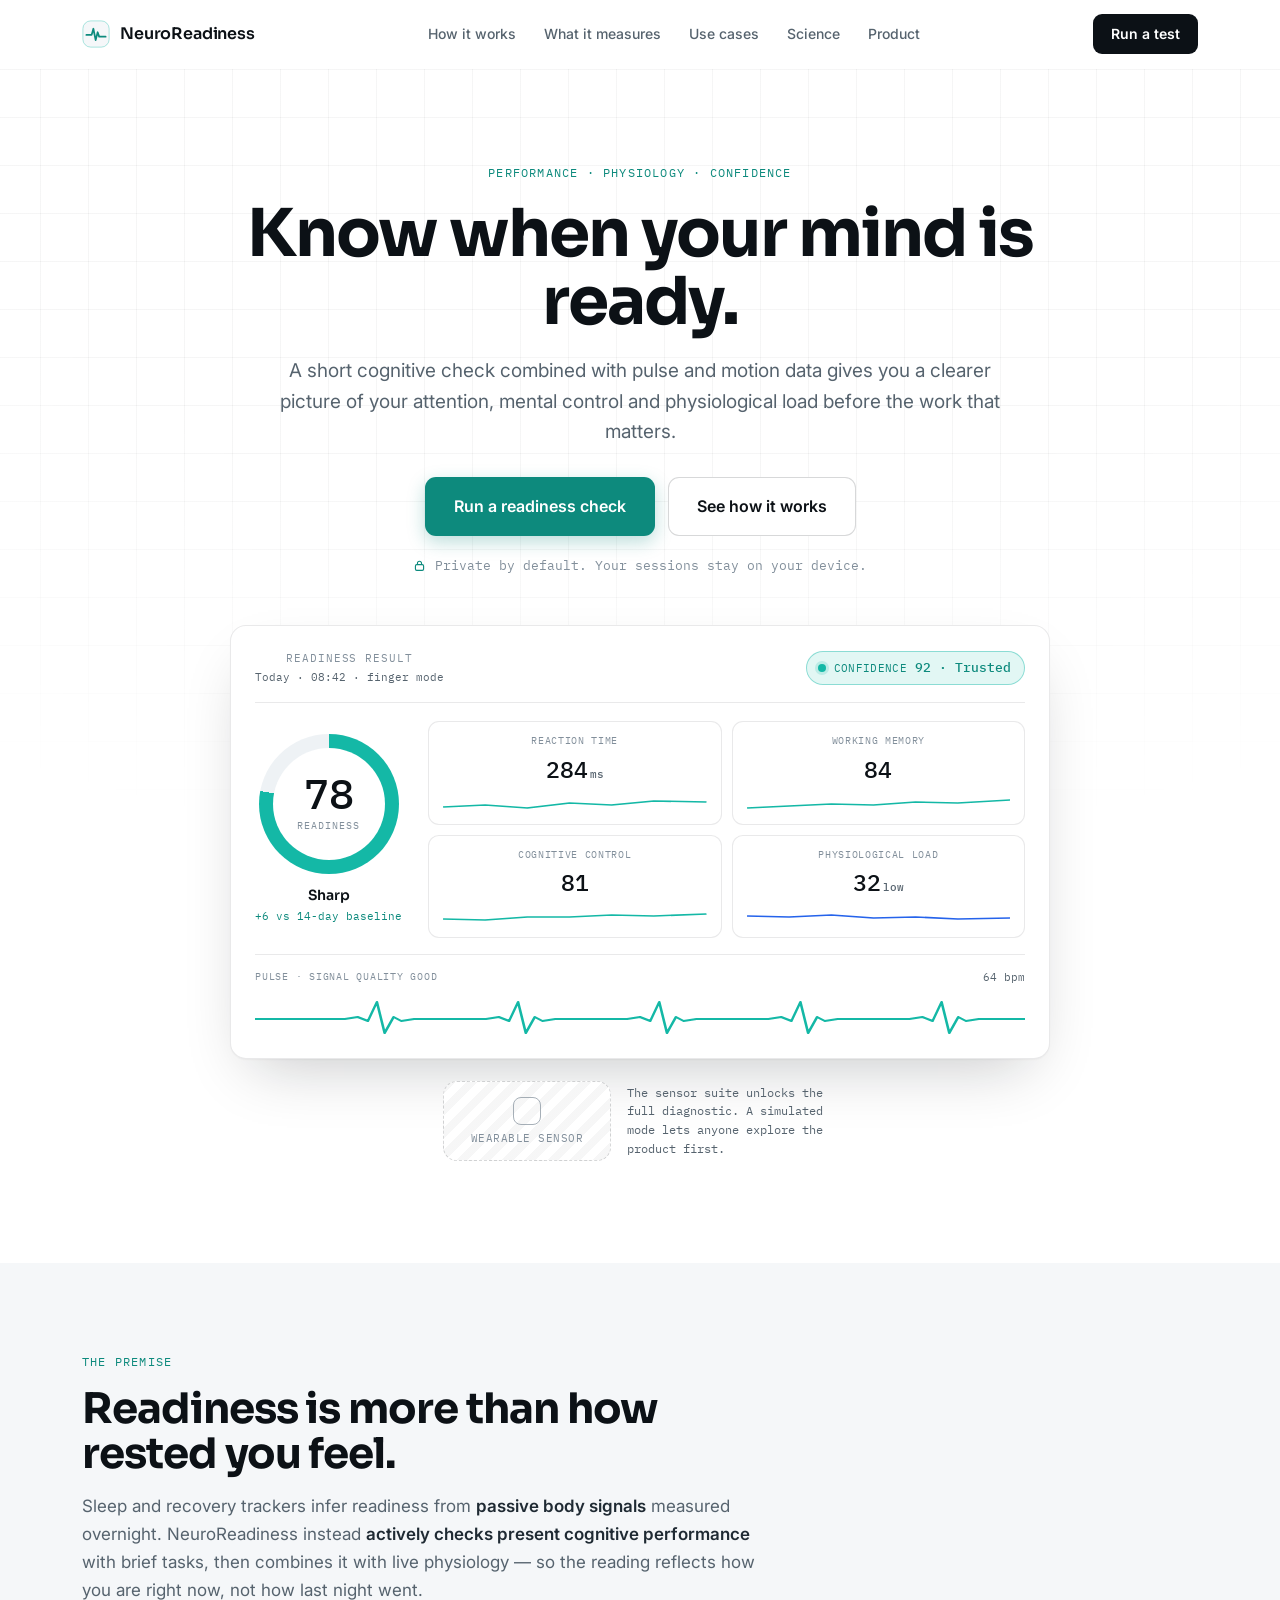
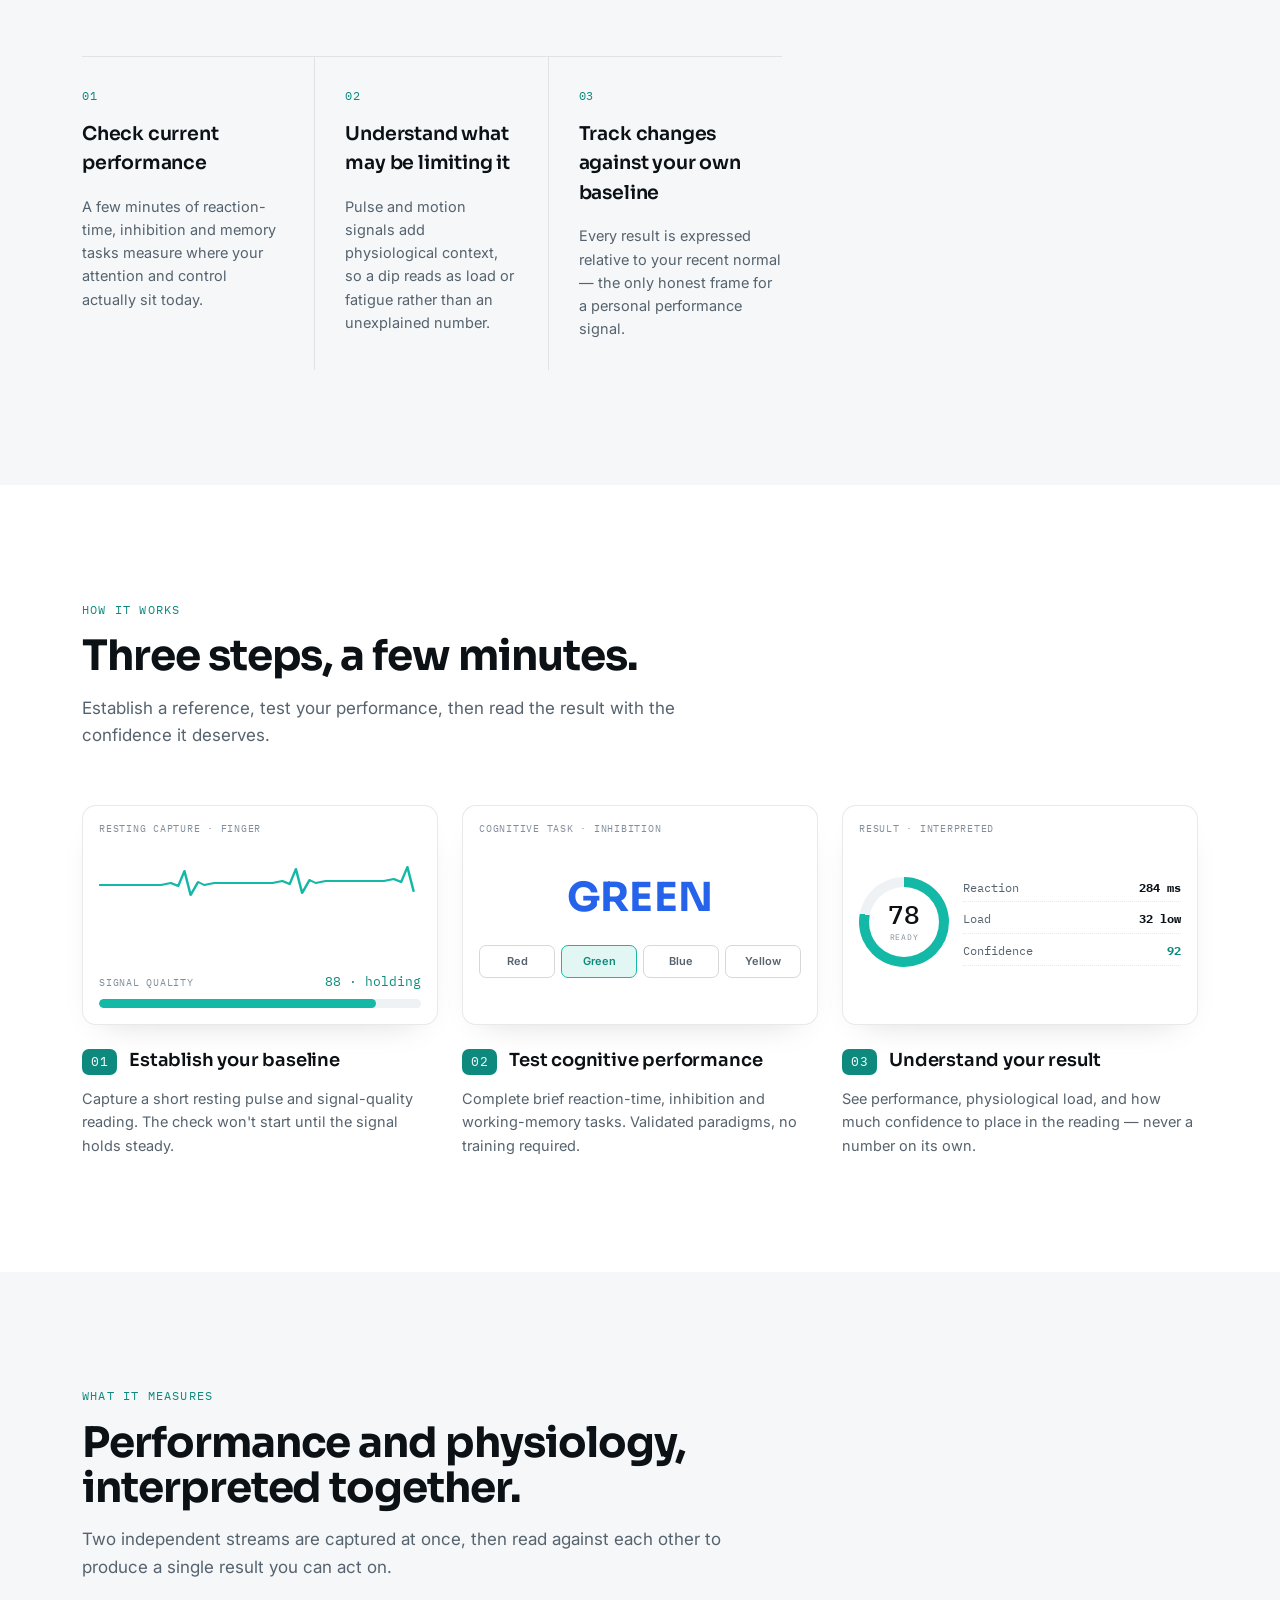
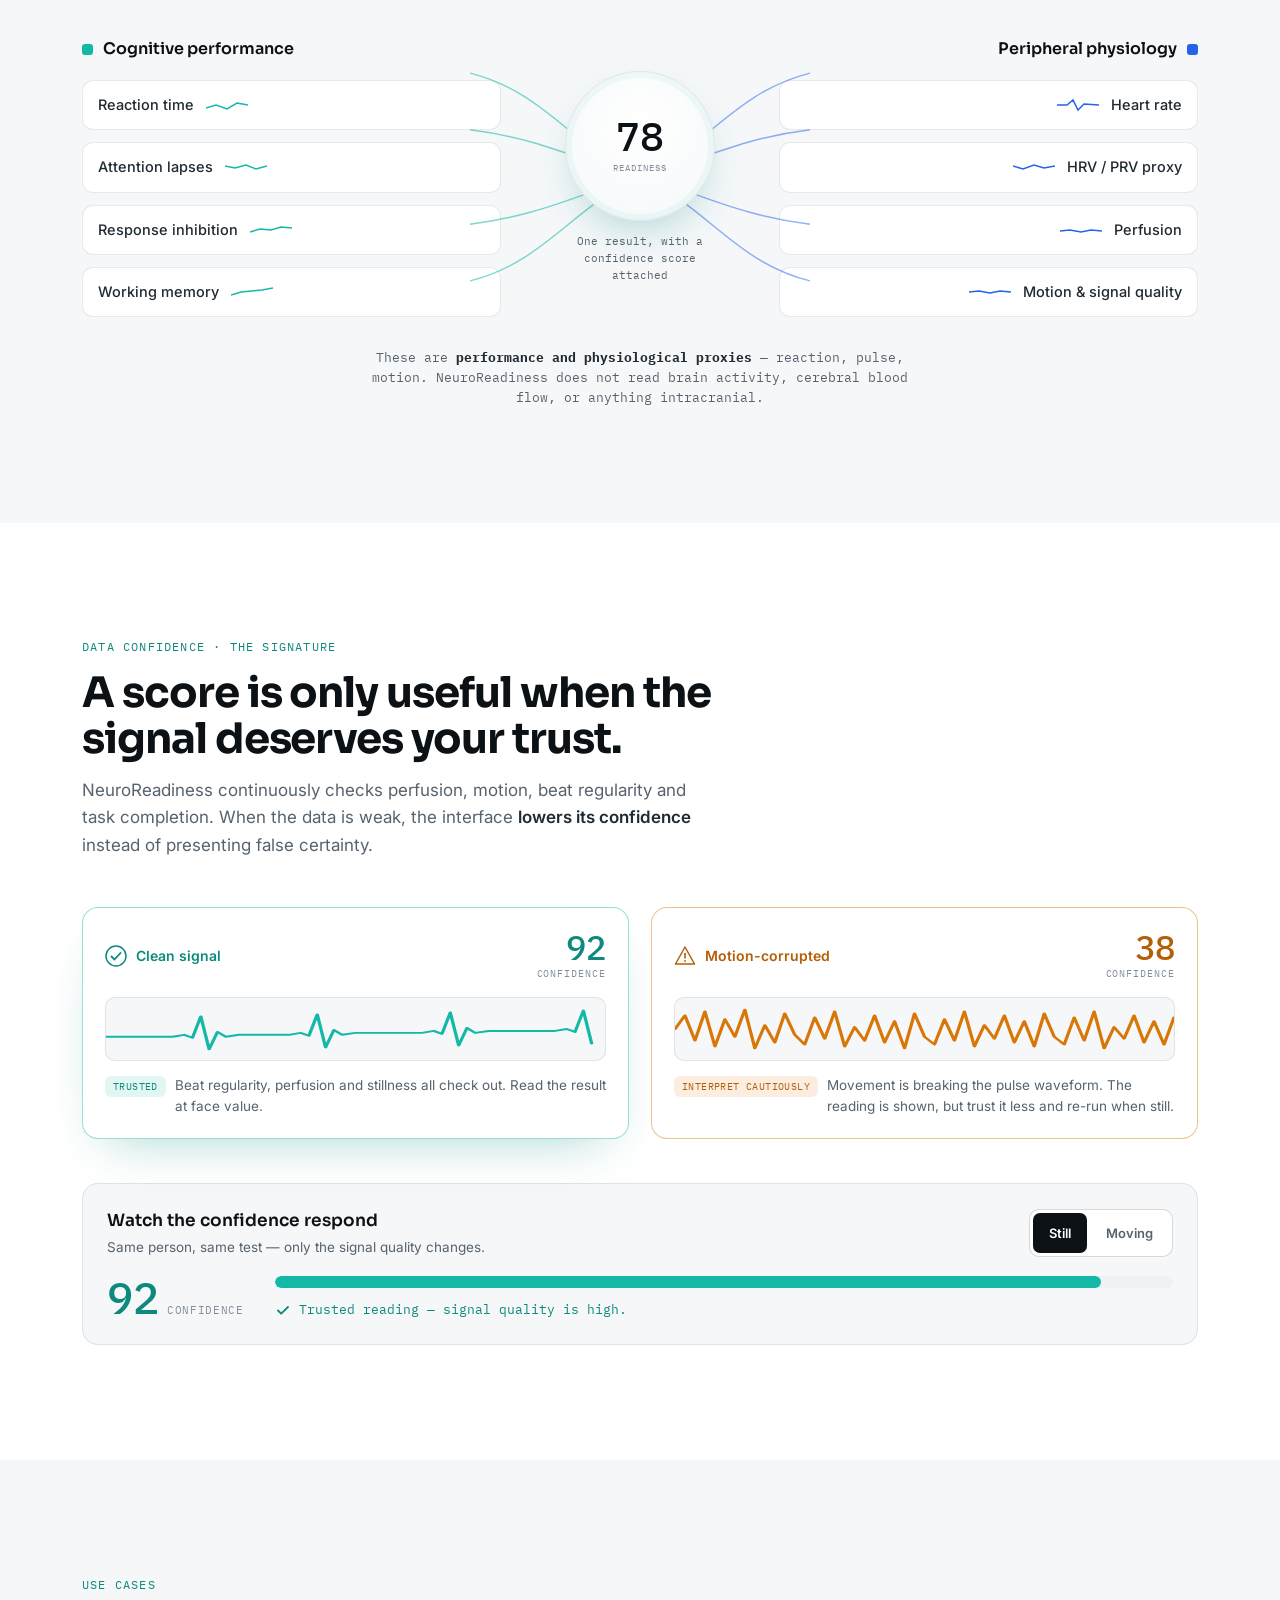
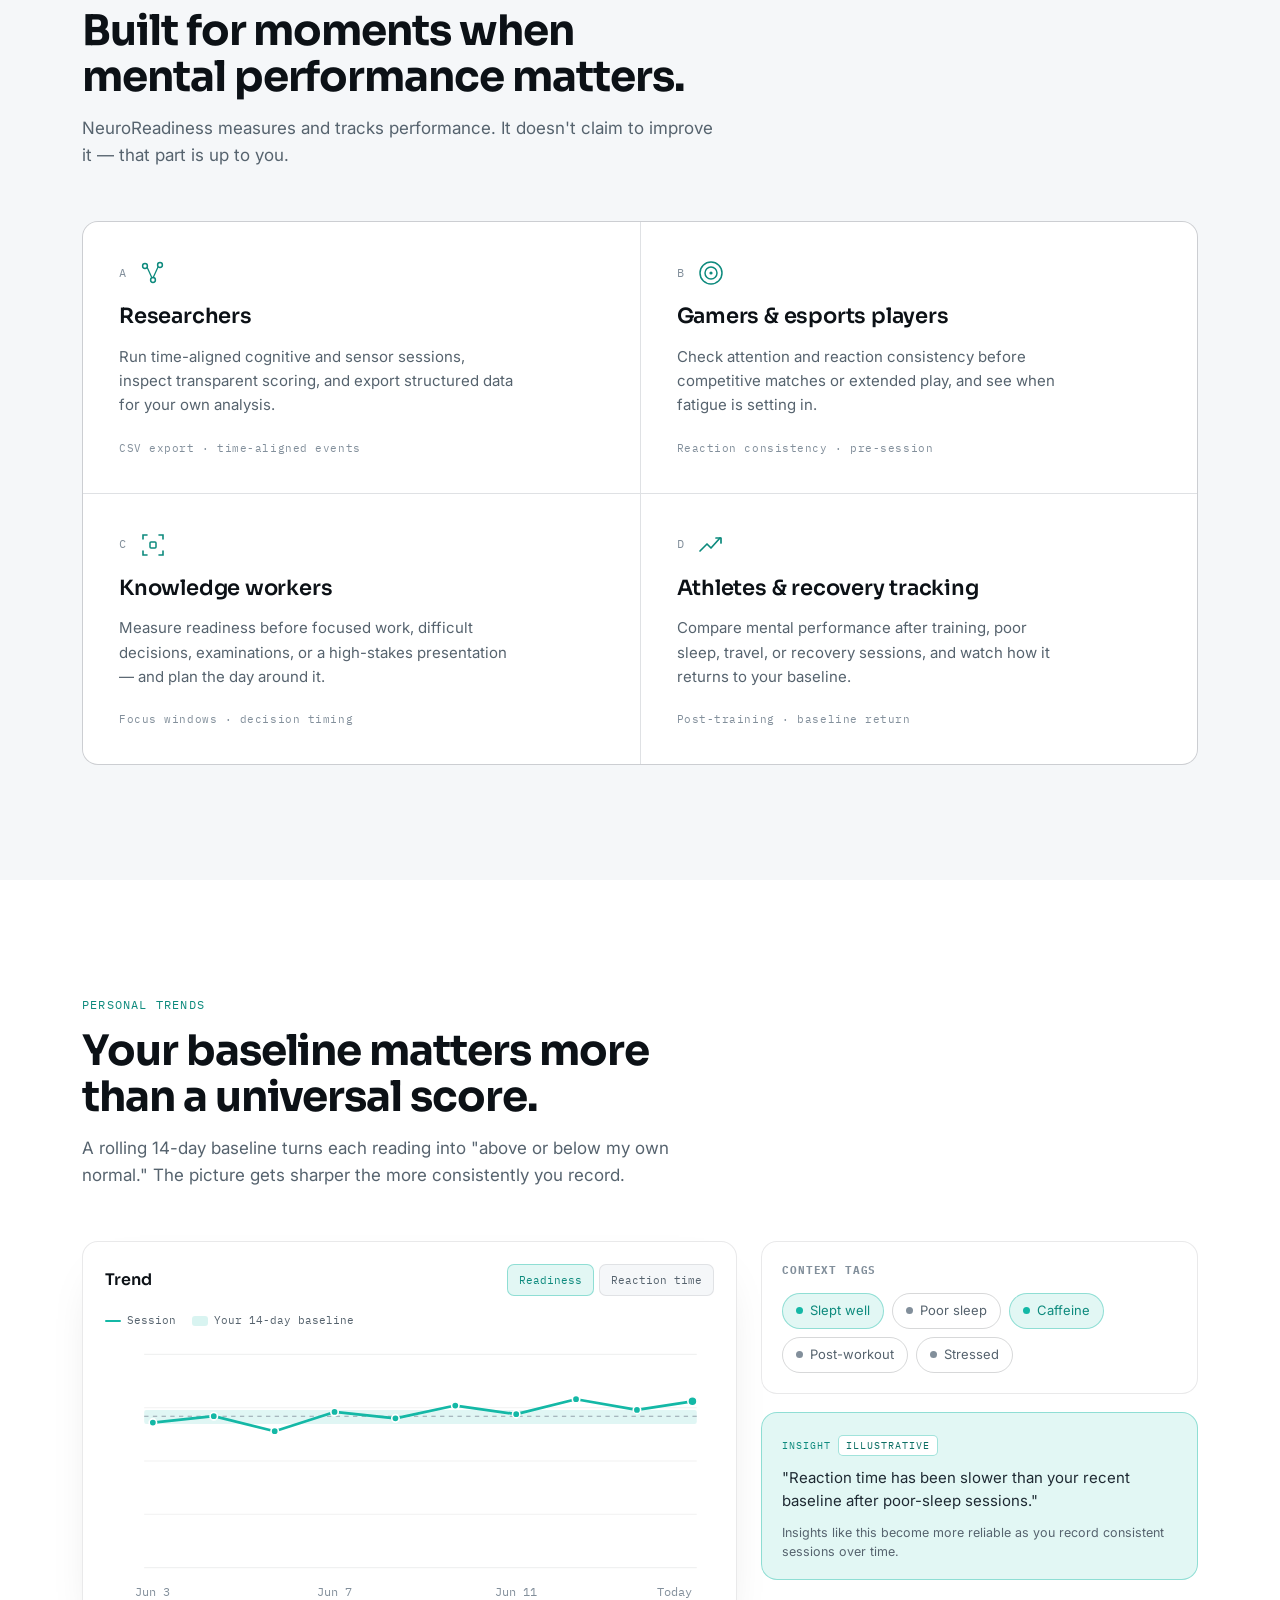
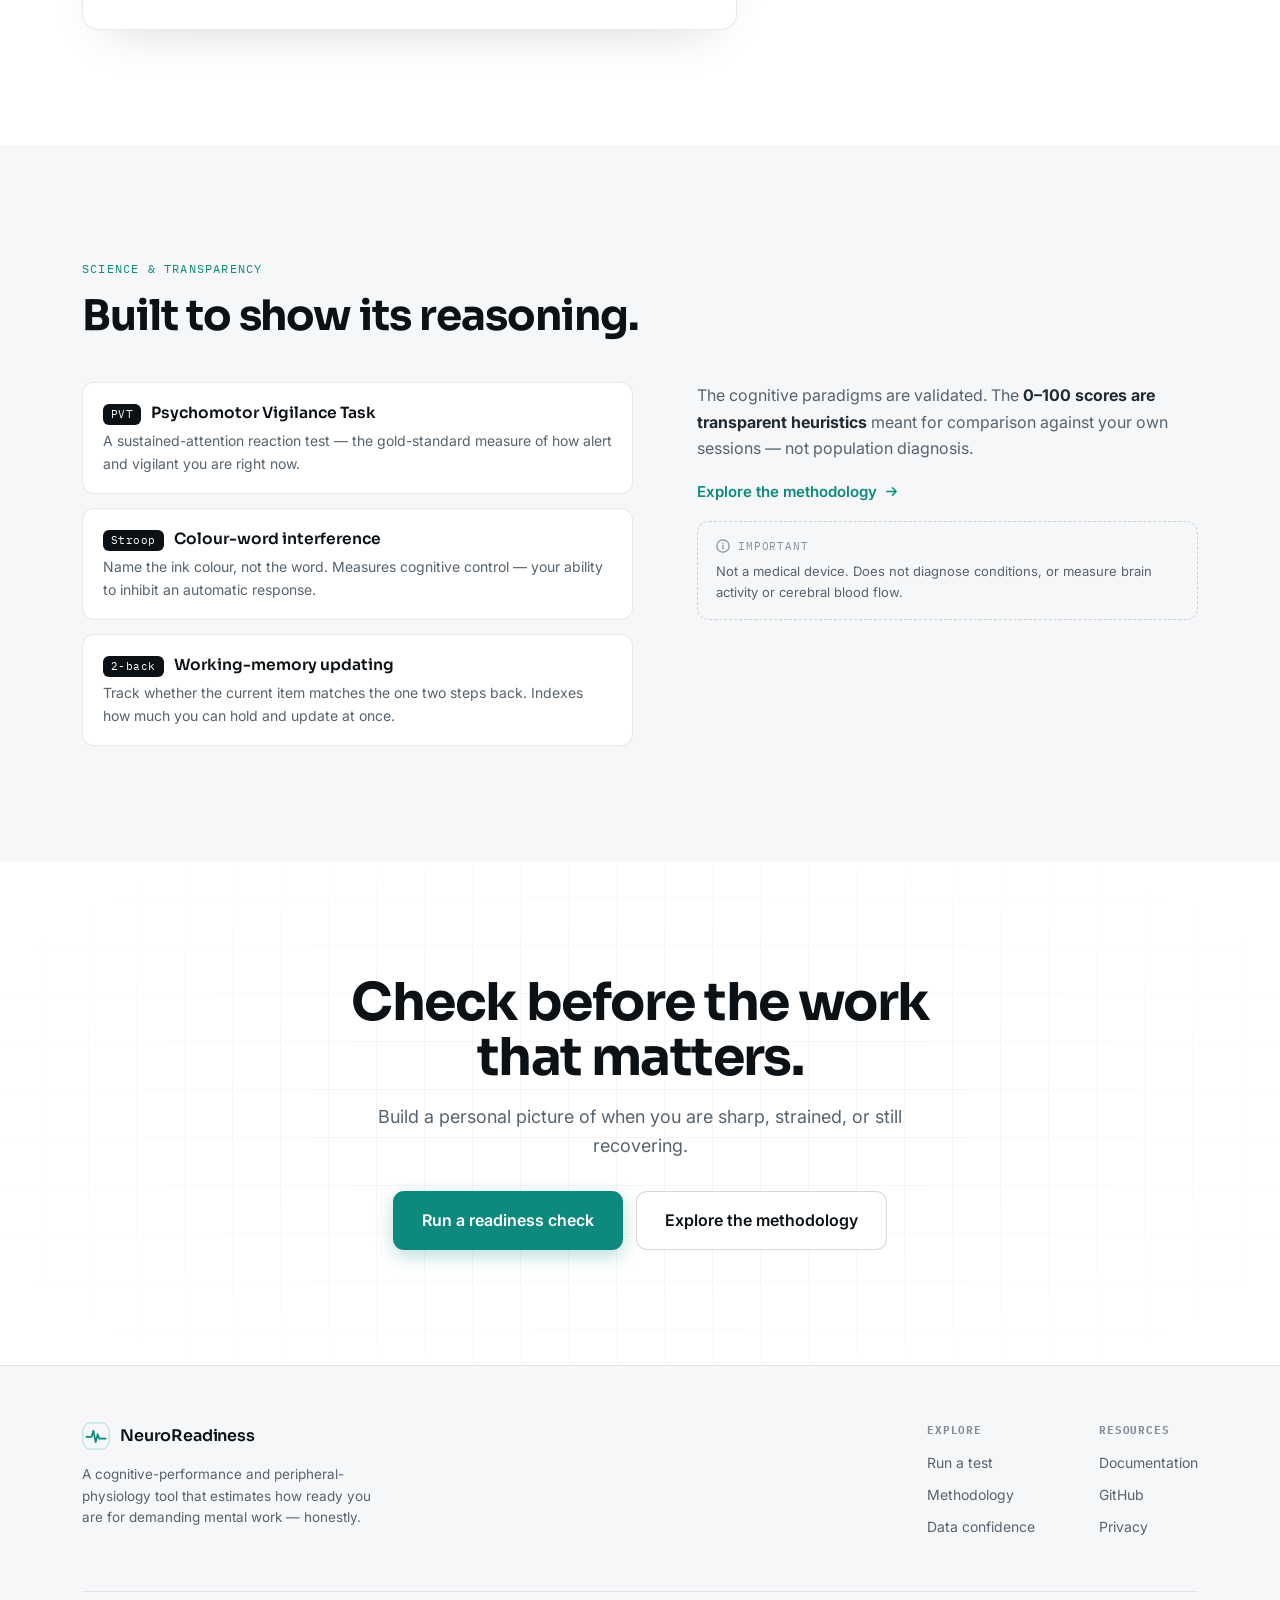
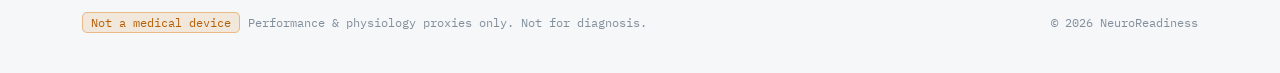
==== index.html @ 874f5099 "Publish NeuroReadiness product site" ====
<!DOCTYPE html>
<html lang="en">
<head>
<meta charset="UTF-8" />
<meta name="viewport" content="width=device-width, initial-scale=1.0" />
<title>NeuroReadiness — Know when your mind is ready</title>
<meta name="description" content="A short cognitive check combined with pulse and motion data estimates how ready you are for demanding mental work — and tells you how much to trust the reading." />
<link rel="preconnect" href="https://fonts.googleapis.com" />
<link rel="preconnect" href="https://fonts.gstatic.com" crossorigin />
<link href="https://fonts.googleapis.com/css2?family=Inter:wght@400;500;600;700&family=Sora:wght@500;600;700&family=IBM+Plex+Mono:wght@400;500&display=swap" rel="stylesheet" />
<link rel="stylesheet" href="css/landing.css" />
<!-- PWA: installable + offline. SW only registers over http/https, so the file:// demo is unaffected. -->
<link rel="manifest" href="manifest.webmanifest" />
<meta name="theme-color" content="#ffffff" />
<link rel="icon" href="icons/icon.svg" type="image/svg+xml" />
<link rel="apple-touch-icon" href="icons/icon.svg" />
<meta name="apple-mobile-web-app-capable" content="yes" />
<meta name="apple-mobile-web-app-title" content="NeuroReadiness" />
</head>
<body>

<!-- ============================ NAV ============================ -->
<header class="nav" id="top">
  <div class="wrap nav-inner">
    <a class="brand" href="#top" aria-label="NeuroReadiness home">
      <svg class="mark" viewBox="0 0 32 32" fill="none" aria-hidden="true"><rect x="1" y="1" width="30" height="30" rx="9" fill="#f5f7f9" stroke="rgba(20,184,166,0.4)"/><path d="M5 17 H11 l2-7 2.6 13 2.3-9 1.7 5 H27" stroke="#0d8a7d" stroke-width="2" stroke-linecap="round" stroke-linejoin="round" fill="none"/></svg>
      <span class="name">NeuroReadiness</span>
    </a>
    <nav class="nav-links" aria-label="Primary">
      <a href="#how">How it works</a>
      <a href="#measures">What it measures</a>
      <a href="#cases">Use cases</a>
      <a href="#science">Science</a>
      <a href="#product">Product</a>
    </nav>
    <div class="nav-right">
      <a class="nav-cta" href="sensor-setup.html">Run a test</a>
      <button class="nav-burger" aria-label="Toggle menu" aria-expanded="false"><span></span><span></span><span></span></button>
    </div>
  </div>
</header>

<main>

<!-- ============================ HERO ============================ -->
<section class="hero" id="product">
  <div class="hero-grid-bg" aria-hidden="true"></div>
  <div class="wrap hero-inner">
    <span class="eyebrow reveal in">Performance · physiology · confidence</span>
    <h1 class="hero-title reveal in d1">Know when your mind is ready.</h1>
    <p class="hero-lede reveal in d2">A short cognitive check combined with pulse and motion data gives you a clearer picture of your attention, mental control and physiological load before the work that matters.</p>
    <div class="hero-actions reveal in d3">
      <a class="btn btn-primary btn-lg" href="sensor-setup.html">Run a readiness check</a>
      <a class="btn btn-ghost btn-lg" href="#how">See how it works</a>
    </div>
    <p class="trust reveal in d4">
      <svg class="lock" viewBox="0 0 16 16" fill="none" aria-hidden="true"><rect x="3" y="7" width="10" height="7" rx="1.6" stroke="currentColor" stroke-width="1.4"/><path d="M5.5 7V5.2a2.5 2.5 0 0 1 5 0V7" stroke="currentColor" stroke-width="1.4"/></svg>
      Private by default. Your sessions stay on your device.
    </p>

    <!-- product composition: results dashboard -->
    <div class="hero-device reveal in d3">
      <div class="dash" role="img" aria-label="NeuroReadiness results dashboard: readiness 78 out of 100, plus or minus 6 above the 14-day baseline; reaction time 284 milliseconds; working memory 84; cognitive control 81; physiological load 32 (low); data confidence 92, a trusted reading; resting pulse 64 bpm with good signal quality.">
        <div class="dash-top">
          <div>
            <div class="dt-label">Readiness result</div>
            <div class="dt-when">Today · 08:42 · finger mode</div>
          </div>
          <div class="conf-pill">
            <span class="cdot"></span>
            <span class="ctxt">CONFIDENCE</span>
            <span class="cnum"><span data-count="92">92</span> · Trusted</span>
          </div>
        </div>
        <div class="dash-body">
          <div>
            <div class="ring-wrap">
              <div class="ring"><div class="ring-inner"><div class="rv" data-count="78">78</div><div class="rl">Readiness</div></div></div>
            </div>
            <div class="ring-cap"><div class="rc-big">Sharp</div><div class="rc-sub">+6 vs 14-day baseline</div></div>
          </div>
          <div class="metrics">
            <div class="metric">
              <div class="m-label">Reaction time</div>
              <div class="m-value">284<span class="u">ms</span></div>
              <svg class="m-spark" viewBox="0 0 100 16" preserveAspectRatio="none" aria-hidden="true"><polyline points="0,11 16,9 32,12 48,7 64,9 80,5 100,6" fill="none" stroke="#14b8a6" stroke-width="1.6"/></svg>
            </div>
            <div class="metric">
              <div class="m-label">Working memory</div>
              <div class="m-value">84</div>
              <svg class="m-spark" viewBox="0 0 100 16" preserveAspectRatio="none" aria-hidden="true"><polyline points="0,12 16,10 32,8 48,9 64,6 80,7 100,4" fill="none" stroke="#14b8a6" stroke-width="1.6"/></svg>
            </div>
            <div class="metric">
              <div class="m-label">Cognitive control</div>
              <div class="m-value">81</div>
              <svg class="m-spark" viewBox="0 0 100 16" preserveAspectRatio="none" aria-hidden="true"><polyline points="0,10 16,11 32,8 48,8 64,6 80,7 100,5" fill="none" stroke="#14b8a6" stroke-width="1.6"/></svg>
            </div>
            <div class="metric">
              <div class="m-label">Physiological load</div>
              <div class="m-value">32<span class="u">low</span></div>
              <svg class="m-spark" viewBox="0 0 100 16" preserveAspectRatio="none" aria-hidden="true"><polyline points="0,7 16,8 32,6 48,9 64,8 80,10 100,9" fill="none" stroke="#2563eb" stroke-width="1.6"/></svg>
            </div>
          </div>
        </div>
        <div class="dash-trace">
          <div class="tr-head"><span class="tr-label">Pulse · signal quality good</span><span class="tr-hr">64 bpm</span></div>
          <svg viewBox="0 0 600 42" preserveAspectRatio="none" aria-hidden="true"><path d="M0,27 H70 l10,-2 8,4 7,-19 6,31 7,-16 6,4 10,-2 H180 l10,-2 8,4 7,-19 6,31 7,-16 6,4 10,-2 H290 l10,-2 8,4 7,-19 6,31 7,-16 6,4 10,-2 H400 l10,-2 8,4 7,-19 6,31 7,-16 6,4 10,-2 H510 l10,-2 8,4 7,-19 6,31 7,-16 6,4 10,-2 H600" fill="none" stroke="#14b8a6" stroke-width="2" stroke-linecap="round" stroke-linejoin="round"/></svg>
        </div>
      </div>
      <div class="hero-sensor">
        <div class="ph" style="width:168px;height:80px;"><div class="ph-icon"></div><div class="ph-cap">wearable sensor</div></div>
        <p class="ph-note">The sensor suite unlocks the full diagnostic. A simulated mode lets anyone explore the product first.</p>
      </div>
    </div>
  </div>
</section>

<!-- ====================== PRODUCT PROMISE ====================== -->
<section class="promise alt">
  <div class="wrap">
    <div class="section-head promise-lede reveal">
      <span class="eyebrow">The premise</span>
      <h2 class="section-title">Readiness is more than how rested you feel.</h2>
      <p>Sleep and recovery trackers infer readiness from <strong>passive body signals</strong> measured overnight. NeuroReadiness instead <strong>actively checks present cognitive performance</strong> with brief tasks, then combines it with live physiology — so the reading reflects how you are right now, not how last night went.</p>
    <div class="outcomes">
      <div class="outcome reveal d1">
        <div class="o-num">01</div>
        <h3>Check current performance</h3>
        <p>A few minutes of reaction-time, inhibition and memory tasks measure where your attention and control actually sit today.</p>
      </div>
      <div class="outcome reveal d2">
        <div class="o-num">02</div>
        <h3>Understand what may be limiting it</h3>
        <p>Pulse and motion signals add physiological context, so a dip reads as load or fatigue rather than an unexplained number.</p>
      </div>
      <div class="outcome reveal d3">
        <div class="o-num">03</div>
        <h3>Track changes against your own baseline</h3>
        <p>Every result is expressed relative to your recent normal — the only honest frame for a personal performance signal.</p>
      </div>
    </div>
  </div>
</section>

<!-- ======================= HOW IT WORKS ======================= -->
<section class="how" id="how">
  <div class="wrap">
    <div class="section-head reveal">
      <span class="eyebrow">How it works</span>
      <h2 class="section-title">Three steps, a few minutes.</h2>
      <p class="section-lede">Establish a reference, test your performance, then read the result with the confidence it deserves.</p>
    </div>
    <div class="steps">
      <!-- 01 baseline -->
      <div class="step reveal d1">
        <div class="step-screen" aria-hidden="true">
          <div class="mini-label">Resting capture · finger</div>
          <svg class="mini-pulse" viewBox="0 0 260 60" preserveAspectRatio="none"><path d="M0,38 H50 l8,-2 6,3 5,-15 5,24 6,-13 5,3 8,-2 H140 l8,-2 6,3 5,-15 5,24 6,-13 5,3 8,-2 H230 l8,-2 6,3 5,-15 5,24" fill="none" stroke="#14b8a6" stroke-width="2" stroke-linecap="round" stroke-linejoin="round"/></svg>
          <div class="qmeter">
            <div class="qmeter-row"><span class="mini-label">Signal quality</span><span class="qmeter-val">88 · holding</span></div>
            <div class="qmeter-track"><div class="qmeter-fill"></div></div>
          </div>
        </div>
        <div class="step-meta"><span class="step-num">01</span><h3>Establish your baseline</h3></div>
        <p>Capture a short resting pulse and signal-quality reading. The check won't start until the signal holds steady.</p>
      </div>
      <!-- 02 test -->
      <div class="step reveal d2">
        <div class="step-screen" aria-hidden="true">
          <div class="mini-label">Cognitive task · inhibition</div>
          <div class="stroop-mini">
            <div class="stroop-word" style="color:#2563eb;">GREEN</div>
            <div class="stroop-chips">
              <div class="stroop-chip">Red</div>
              <div class="stroop-chip on">Green</div>
              <div class="stroop-chip">Blue</div>
              <div class="stroop-chip">Yellow</div>
            </div>
          </div>
        </div>
        <div class="step-meta"><span class="step-num">02</span><h3>Test cognitive performance</h3></div>
        <p>Complete brief reaction-time, inhibition and working-memory tasks. Validated paradigms, no training required.</p>
      </div>
      <!-- 03 result -->
      <div class="step reveal d3">
        <div class="step-screen" aria-hidden="true">
          <div class="mini-label">Result · interpreted</div>
          <div class="result-mini">
            <div class="rm-ring">
              <div class="ring"><div class="ring-inner"><div class="rv">78</div><div class="rl">Ready</div></div></div>
            </div>
            <div class="rm-side">
              <div class="rm-line"><span>Reaction</span><b>284 ms</b></div>
              <div class="rm-line"><span>Load</span><b>32 low</b></div>
              <div class="rm-line conf"><span>Confidence</span><b>92</b></div>
            </div>
          </div>
        </div>
        <div class="step-meta"><span class="step-num">03</span><h3>Understand your result</h3></div>
        <p>See performance, physiological load, and how much confidence to place in the reading — never a number on its own.</p>
      </div>
    </div>
  </div>
</section>

<!-- ===================== WHAT IT MEASURES ===================== -->
<section class="measures alt" id="measures">
  <div class="wrap">
    <div class="section-head reveal" style="max-width:64ch;">
      <span class="eyebrow">What it measures</span>
      <h2 class="section-title">Performance and physiology, interpreted together.</h2>
      <p class="section-lede">Two independent streams are captured at once, then read against each other to produce a single result you can act on.</p>
    </div>

    <div class="measure-stage reveal d1">
      <!-- cognitive stream -->
      <div class="stream cog">
        <div class="stream-title"><span class="st-dot"></span><h3>Cognitive performance</h3></div>
        <div class="stream-item">Reaction time<svg class="si-spark" viewBox="0 0 42 18" preserveAspectRatio="none" aria-hidden="true"><polyline points="0,12 10,9 21,13 31,7 42,9" fill="none" stroke="#14b8a6" stroke-width="1.5"/></svg></div>
        <div class="stream-item">Attention lapses<svg class="si-spark" viewBox="0 0 42 18" preserveAspectRatio="none" aria-hidden="true"><polyline points="0,8 10,10 21,7 31,11 42,8" fill="none" stroke="#14b8a6" stroke-width="1.5"/></svg></div>
        <div class="stream-item">Response inhibition<svg class="si-spark" viewBox="0 0 42 18" preserveAspectRatio="none" aria-hidden="true"><polyline points="0,11 10,8 21,9 31,6 42,7" fill="none" stroke="#14b8a6" stroke-width="1.5"/></svg></div>
        <div class="stream-item">Working memory<svg class="si-spark" viewBox="0 0 42 18" preserveAspectRatio="none" aria-hidden="true"><polyline points="0,12 10,9 21,8 31,7 42,5" fill="none" stroke="#14b8a6" stroke-width="1.5"/></svg></div>
      </div>

      <!-- converging core -->
      <div class="measure-core">
        <svg viewBox="0 0 380 360" preserveAspectRatio="xMidYMid meet" aria-hidden="true" style="position:absolute;left:50%;top:50%;transform:translate(-50%,-50%);width:360px;height:340px;max-width:none;z-index:1;pointer-events:none;overflow:visible;">
          <path d="M10,70 C90,90 120,150 190,180" data-draw data-dur="900" stroke="#14b8a6" stroke-width="1.5" fill="none" opacity="0.55"/>
          <path d="M10,130 C90,140 130,165 190,180" data-draw data-dur="900" data-delay="80" stroke="#14b8a6" stroke-width="1.5" fill="none" opacity="0.55"/>
          <path d="M10,230 C90,220 130,195 190,180" data-draw data-dur="900" data-delay="160" stroke="#14b8a6" stroke-width="1.5" fill="none" opacity="0.55"/>
          <path d="M10,290 C90,270 120,210 190,180" data-draw data-dur="900" data-delay="240" stroke="#14b8a6" stroke-width="1.5" fill="none" opacity="0.55"/>
          <path d="M370,70 C290,90 260,150 190,180" data-draw data-dur="900" stroke="#2563eb" stroke-width="1.5" fill="none" opacity="0.5"/>
          <path d="M370,130 C290,140 250,165 190,180" data-draw data-dur="900" data-delay="80" stroke="#2563eb" stroke-width="1.5" fill="none" opacity="0.5"/>
          <path d="M370,230 C290,220 250,195 190,180" data-draw data-dur="900" data-delay="160" stroke="#2563eb" stroke-width="1.5" fill="none" opacity="0.5"/>
          <path d="M370,290 C290,270 260,210 190,180" data-draw data-dur="900" data-delay="240" stroke="#2563eb" stroke-width="1.5" fill="none" opacity="0.5"/>
        </svg>
        <div class="core-node">
          <div>
            <div class="cn-v">78</div>
            <div class="cn-l">Readiness</div>
          </div>
        </div>
        <div class="core-cap">One result, with a confidence score attached</div>
      </div>

      <!-- physiology stream -->
      <div class="stream phys">
        <div class="stream-title" style="justify-content:flex-end;"><h3>Peripheral physiology</h3><span class="st-dot"></span></div>
        <div class="stream-item">Heart rate<svg class="si-spark" viewBox="0 0 42 18" preserveAspectRatio="none" aria-hidden="true"><polyline points="0,9 10,9 16,4 21,14 27,8 42,9" fill="none" stroke="#2563eb" stroke-width="1.5"/></svg></div>
        <div class="stream-item">HRV / PRV proxy<svg class="si-spark" viewBox="0 0 42 18" preserveAspectRatio="none" aria-hidden="true"><polyline points="0,8 10,11 21,7 31,10 42,8" fill="none" stroke="#2563eb" stroke-width="1.5"/></svg></div>
        <div class="stream-item">Perfusion<svg class="si-spark" viewBox="0 0 42 18" preserveAspectRatio="none" aria-hidden="true"><polyline points="0,10 10,9 21,11 31,9 42,10" fill="none" stroke="#2563eb" stroke-width="1.5"/></svg></div>
        <div class="stream-item">Motion &amp; signal quality<svg class="si-spark" viewBox="0 0 42 18" preserveAspectRatio="none" aria-hidden="true"><polyline points="0,9 10,8 21,10 31,8 42,9" fill="none" stroke="#2563eb" stroke-width="1.5"/></svg></div>
      </div>
    </div>

    <p class="measure-note reveal">These are <b>performance and physiological proxies</b> — reaction, pulse, motion. NeuroReadiness does not read brain activity, cerebral blood flow, or anything intracranial.</p>
  </div>
</section>

<!-- ====================== DATA CONFIDENCE ====================== -->
<section class="conf-section" id="confidence">
  <div class="wrap">
    <div class="section-head reveal">
      <span class="eyebrow">Data confidence · the signature</span>
      <h2 class="section-title">A score is only useful when the signal deserves your trust.</h2>
      <p class="section-lede">NeuroReadiness continuously checks perfusion, motion, beat regularity and task completion. When the data is weak, the interface <strong>lowers its confidence</strong> instead of presenting false certainty.</p>
    </div>

    <div class="conf-compare">
      <!-- clean -->
      <div class="conf-card clean reveal d1">
        <div class="conf-card-head">
          <span class="cc-state"><svg class="cc-ico" viewBox="0 0 22 22" fill="none" aria-hidden="true"><circle cx="11" cy="11" r="10" stroke="currentColor" stroke-width="1.5"/><path d="M6.5 11.5l3 3L15.5 8" stroke="currentColor" stroke-width="1.8" stroke-linecap="round" stroke-linejoin="round"/></svg>Clean signal</span>
          <div class="cc-conf"><div class="ccv">92</div><div class="ccl">Confidence</div></div>
        </div>
        <div class="cc-trace"><svg viewBox="0 0 300 64" preserveAspectRatio="none" aria-hidden="true"><path d="M0,40 H40 l7,-2 5,3 5,-22 5,34 5,-18 5,5 8,-2 H110 l7,-2 5,3 5,-22 5,34 5,-18 5,5 8,-2 H190 l7,-2 5,3 5,-22 5,34 5,-18 5,5 8,-2 H270 l7,-2 5,3 5,-22 5,34" fill="none" stroke="#14b8a6" stroke-width="2" stroke-linecap="round" stroke-linejoin="round"/></svg></div>
        <div class="cc-verdict"><span class="v-badge">Trusted</span><p>Beat regularity, perfusion and stillness all check out. Read the result at face value.</p></div>
      </div>
      <!-- dirty -->
      <div class="conf-card dirty reveal d2">
        <div class="conf-card-head">
          <span class="cc-state"><svg class="cc-ico" viewBox="0 0 22 22" fill="none" aria-hidden="true"><path d="M11 2 1.5 19h19L11 2z" stroke="currentColor" stroke-width="1.5" stroke-linejoin="round"/><path d="M11 8.5v4.5" stroke="currentColor" stroke-width="1.6" stroke-linecap="round"/><circle cx="11" cy="16" r=".9" fill="currentColor"/></svg>Motion-corrupted</span>
          <div class="cc-conf"><div class="ccv">38</div><div class="ccl">Confidence</div></div>
        </div>
        <div class="cc-trace"><svg viewBox="0 0 300 64" preserveAspectRatio="none" aria-hidden="true"><path d="M0,32 6,18 12,44 18,14 24,50 30,22 36,40 42,12 48,52 54,28 60,46 66,16 72,38 78,48 84,20 90,42 96,14 102,50 108,30 114,44 120,18 126,46 132,24 138,52 144,16 150,40 156,48 162,22 168,44 174,14 180,50 186,28 192,42 198,18 204,46 210,24 216,50 222,16 228,40 234,48 240,20 246,44 252,14 258,52 264,30 270,42 276,18 282,46 288,24 294,48 300,20" fill="none" stroke="#d97706" stroke-width="2" stroke-linecap="round" stroke-linejoin="round"/></svg></div>
        <div class="cc-verdict"><span class="v-badge">Interpret cautiously</span><p>Movement is breaking the pulse waveform. The reading is shown, but trust it less and re-run when still.</p></div>
      </div>
    </div>

    <!-- live signal demo -->
    <div class="signal-demo reveal">
      <div class="signal-demo-top">
        <div>
          <h3>Watch the confidence respond</h3>
          <p>Same person, same test — only the signal quality changes.</p>
        </div>
        <div class="seg" role="group" aria-label="Signal condition">
          <button data-state="clean" class="on" aria-pressed="true">Still</button>
          <button data-state="motion" aria-pressed="false">Moving</button>
        </div>
      </div>
      <div class="signal-meter-wrap">
        <div class="signal-readout"><span class="sr-num">92</span><span class="sr-lbl">Confidence</span></div>
        <div class="signal-bar">
          <div class="signal-bar-track"><div class="signal-bar-fill" style="width:92%;"></div></div>
          <div class="signal-verdict"><svg class="sv-ico" viewBox="0 0 16 16" fill="none" aria-hidden="true"><path d="M3 8.5l3.2 3.2L13 5" stroke="currentColor" stroke-width="1.8" stroke-linecap="round" stroke-linejoin="round"/></svg><span class="sv-txt">Trusted reading — signal quality is high.</span></div>
        </div>
      </div>
    </div>
  </div>
</section>

<!-- ========================= USE CASES ========================= -->
<section class="cases-section alt" id="cases">
  <div class="wrap">
    <div class="section-head reveal">
      <span class="eyebrow">Use cases</span>
      <h2 class="section-title">Built for moments when mental performance matters.</h2>
      <p class="section-lede">NeuroReadiness measures and tracks performance. It doesn't claim to improve it — that part is up to you.</p>
    </div>
    <div class="cases">
      <article class="case reveal d1">
        <div class="case-top">
          <span class="case-idx">A</span>
          <svg class="case-glyph" viewBox="0 0 30 30" fill="none" aria-hidden="true"><circle cx="7" cy="8" r="2.4" stroke="currentColor" stroke-width="1.5"/><circle cx="22" cy="7" r="2.4" stroke="currentColor" stroke-width="1.5"/><circle cx="15" cy="22" r="2.4" stroke="currentColor" stroke-width="1.5"/><path d="M9 9l5 11M20 9l-5 11" stroke="currentColor" stroke-width="1.3"/></svg>
        </div>
        <h3>Researchers</h3>
        <p>Run time-aligned cognitive and sensor sessions, inspect transparent scoring, and export structured data for your own analysis.</p>
        <div class="case-tag">CSV export · time-aligned events</div>
      </article>
      <article class="case reveal d2">
        <div class="case-top">
          <span class="case-idx">B</span>
          <svg class="case-glyph" viewBox="0 0 30 30" fill="none" aria-hidden="true"><circle cx="15" cy="15" r="11" stroke="currentColor" stroke-width="1.5"/><circle cx="15" cy="15" r="6" stroke="currentColor" stroke-width="1.5"/><circle cx="15" cy="15" r="1.6" fill="currentColor"/></svg>
        </div>
        <h3>Gamers &amp; esports players</h3>
        <p>Check attention and reaction consistency before competitive matches or extended play, and see when fatigue is setting in.</p>
        <div class="case-tag">Reaction consistency · pre-session</div>
      </article>
      <article class="case reveal d3">
        <div class="case-top">
          <span class="case-idx">C</span>
          <svg class="case-glyph" viewBox="0 0 30 30" fill="none" aria-hidden="true"><path d="M5 9V5h4M25 9V5h-4M5 21v4h4M25 21v4h-4" stroke="currentColor" stroke-width="1.6" stroke-linecap="round"/><rect x="12" y="12" width="6" height="6" rx="1" stroke="currentColor" stroke-width="1.5"/></svg>
        </div>
        <h3>Knowledge workers</h3>
        <p>Measure readiness before focused work, difficult decisions, examinations, or a high-stakes presentation — and plan the day around it.</p>
        <div class="case-tag">Focus windows · decision timing</div>
      </article>
      <article class="case reveal d4">
        <div class="case-top">
          <span class="case-idx">D</span>
          <svg class="case-glyph" viewBox="0 0 30 30" fill="none" aria-hidden="true"><path d="M4 21l7-7 4 4 9-10" stroke="currentColor" stroke-width="1.7" stroke-linecap="round" stroke-linejoin="round"/><path d="M20 8h5v5" stroke="currentColor" stroke-width="1.7" stroke-linecap="round" stroke-linejoin="round"/></svg>
        </div>
        <h3>Athletes &amp; recovery tracking</h3>
        <p>Compare mental performance after training, poor sleep, travel, or recovery sessions, and watch how it returns to your baseline.</p>
        <div class="case-tag">Post-training · baseline return</div>
      </article>
    </div>
  </div>
</section>

<!-- ======================= PERSONAL TRENDS ======================= -->
<section class="trends" id="trends">
  <div class="wrap">
    <div class="section-head reveal">
      <span class="eyebrow">Personal trends</span>
      <h2 class="section-title">Your baseline matters more than a universal score.</h2>
      <p class="section-lede">A rolling 14-day baseline turns each reading into "above or below my own normal." The picture gets sharper the more consistently you record.</p>
    </div>

    <div class="trends-stage">
      <!-- chart panel -->
      <div class="trend-panel reveal d1">
        <div class="trend-panel-head">
          <h3>Trend</h3>
          <div class="trend-tabs" role="tablist" aria-label="Trend metric">
            <button class="trend-tab on" data-metric="readiness" role="tab" aria-selected="true">Readiness</button>
            <button class="trend-tab" data-metric="reaction" role="tab" aria-selected="false">Reaction time</button>
          </div>
        </div>
        <div class="chart-legend">
          <span><span class="lg-line"></span>Session</span>
          <span><span class="lg-band"></span>Your 14-day baseline</span>
        </div>
        <svg class="trend-chart" viewBox="0 0 560 248" role="img" aria-label="Line chart of recent sessions against a shaded 14-day personal baseline band. The readiness trend rises gently above baseline over the last ten sessions.">
          <!-- gridlines -->
          <g aria-hidden="true">
            <line class="grid-line" x1="36" y1="16" x2="544" y2="16"/>
            <line class="grid-line" x1="36" y1="65" x2="544" y2="65"/>
            <line class="grid-line" x1="36" y1="114" x2="544" y2="114"/>
            <line class="grid-line" x1="36" y1="163" x2="544" y2="163"/>
            <line class="grid-line" x1="36" y1="212" x2="544" y2="212"/>
          </g>
          <!-- readiness series -->
          <g data-series="readiness" data-dots>
            <rect class="band" x="36" y="67" width="508" height="13" rx="2"/>
            <line class="baseline" x1="36" y1="72.8" x2="544" y2="72.8"/>
            <path class="series" data-draw data-dur="1200" d="M44,78.7 L100,72.8 L156,86.6 L211,68.9 L267,74.8 L322,63 L378,70.9 L433,57.2 L489,67 L540,59.1"/>
            <g>
              <circle class="dot" cx="44" cy="78.7" r="3.4"/><circle class="dot" cx="100" cy="72.8" r="3.4"/><circle class="dot" cx="156" cy="86.6" r="3.4"/><circle class="dot" cx="211" cy="68.9" r="3.4"/><circle class="dot" cx="267" cy="74.8" r="3.4"/><circle class="dot" cx="322" cy="63" r="3.4"/><circle class="dot" cx="378" cy="70.9" r="3.4"/><circle class="dot" cx="433" cy="57.2" r="3.4"/><circle class="dot" cx="489" cy="67" r="3.4"/><circle class="dot" cx="540" cy="59.1" r="4.2"/>
            </g>
          </g>
          <!-- reaction series (hidden until tab) -->
          <g data-series="reaction" data-dots style="display:none;">
            <rect class="band" x="36" y="94" width="508" height="40" rx="2"/>
            <line class="baseline" x1="36" y1="114" x2="544" y2="114"/>
            <path class="series" data-draw data-dur="1200" d="M44,138.5 L100,118.9 L156,163 L211,109.1 L267,126.25 L322,84.6 L378,114 L433,69.9 L489,99.3 L540,79.7"/>
            <g>
              <circle class="dot" cx="44" cy="138.5" r="3.4"/><circle class="dot" cx="100" cy="118.9" r="3.4"/><circle class="dot" cx="156" cy="163" r="3.4"/><circle class="dot" cx="211" cy="109.1" r="3.4"/><circle class="dot" cx="267" cy="126.25" r="3.4"/><circle class="dot" cx="322" cy="84.6" r="3.4"/><circle class="dot" cx="378" cy="114" r="3.4"/><circle class="dot" cx="433" cy="69.9" r="3.4"/><circle class="dot" cx="489" cy="99.3" r="3.4"/><circle class="dot" cx="540" cy="79.7" r="4.2"/>
            </g>
          </g>
          <!-- x labels -->
          <g aria-hidden="true">
            <text class="axis-txt" x="44" y="238" text-anchor="middle">Jun 3</text>
            <text class="axis-txt" x="211" y="238" text-anchor="middle">Jun 7</text>
            <text class="axis-txt" x="378" y="238" text-anchor="middle">Jun 11</text>
            <text class="axis-txt" x="540" y="238" text-anchor="end">Today</text>
          </g>
        </svg>
      </div>

      <!-- side: tags + insight -->
      <div class="trend-side">
        <div class="trend-card reveal d2">
          <h4>Context tags</h4>
          <div class="tag-cloud">
            <span class="tag on"><span class="td"></span>Slept well</span>
            <span class="tag"><span class="td"></span>Poor sleep</span>
            <span class="tag on"><span class="td"></span>Caffeine</span>
            <span class="tag"><span class="td"></span>Post-workout</span>
            <span class="tag"><span class="td"></span>Stressed</span>
          </div>
        </div>
        <div class="insight reveal d3">
          <div class="ins-label">Insight <span class="ins-tag">Illustrative</span></div>
          <p>"Reaction time has been slower than your recent baseline after poor-sleep sessions."</p>
          <p class="ins-foot">Insights like this become more reliable as you record consistent sessions over time.</p>
        </div>
      </div>
    </div>
  </div>
</section>

<!-- ==================== SCIENCE & TRANSPARENCY ==================== -->
<section class="science alt" id="science">
  <div class="wrap">
    <div class="section-head reveal">
      <span class="eyebrow">Science &amp; transparency</span>
      <h2 class="section-title">Built to show its reasoning.</h2>
    </div>
    <div class="science-grid">
      <div class="method-list reveal d1">
        <div class="method">
          <div class="method-top"><span class="method-abbr">PVT</span><h3>Psychomotor Vigilance Task</h3></div>
          <p>A sustained-attention reaction test — the gold-standard measure of how alert and vigilant you are right now.</p>
        </div>
        <div class="method">
          <div class="method-top"><span class="method-abbr">Stroop</span><h3>Colour-word interference</h3></div>
          <p>Name the ink colour, not the word. Measures cognitive control — your ability to inhibit an automatic response.</p>
        </div>
        <div class="method">
          <div class="method-top"><span class="method-abbr">2-back</span><h3>Working-memory updating</h3></div>
          <p>Track whether the current item matches the one two steps back. Indexes how much you can hold and update at once.</p>
        </div>
      </div>
      <div class="science-aside reveal d2">
        <p class="sci-lede">The cognitive paradigms are validated. The <strong>0–100 scores are transparent heuristics</strong> meant for comparison against your own sessions — not population diagnosis.</p>
        <a class="link-arrow" href="app.html#/faq">Explore the methodology <svg viewBox="0 0 16 16" fill="none" aria-hidden="true"><path d="M3 8h10M9 4l4 4-4 4" stroke="currentColor" stroke-width="1.6" stroke-linecap="round" stroke-linejoin="round"/></svg></a>
        <div class="not-medical">
          <div class="nm-h"><svg width="14" height="14" viewBox="0 0 16 16" fill="none" aria-hidden="true"><circle cx="8" cy="8" r="7" stroke="currentColor" stroke-width="1.4"/><path d="M8 7.2v4" stroke="currentColor" stroke-width="1.4" stroke-linecap="round"/><circle cx="8" cy="4.8" r=".8" fill="currentColor"/></svg>Important</div>
          <p>Not a medical device. Does not diagnose conditions, or measure brain activity or cerebral blood flow.</p>
        </div>
      </div>
    </div>
  </div>
</section>

<!-- ========================= FINAL CTA ========================= -->
<section class="final-cta" id="cta">
  <div class="final-grid-bg" aria-hidden="true"></div>
  <div class="wrap">
    <h2 class="reveal">Check before the work that matters.</h2>
    <p class="reveal d1">Build a personal picture of when you are sharp, strained, or still recovering.</p>
    <div class="final-actions reveal d2">
      <a class="btn btn-primary btn-lg" href="sensor-setup.html">Run a readiness check</a>
      <a class="btn btn-ghost btn-lg" href="#science">Explore the methodology</a>
    </div>
  </div>
</section>

</main>

<!-- ========================== FOOTER ========================== -->
<footer class="footer">
  <div class="wrap">
    <div class="footer-top">
      <div class="footer-brand">
        <a class="brand" href="#top" aria-label="NeuroReadiness home">
          <svg class="mark" viewBox="0 0 32 32" fill="none" aria-hidden="true"><rect x="1" y="1" width="30" height="30" rx="9" fill="#f5f7f9" stroke="rgba(20,184,166,0.4)"/><path d="M5 17 H11 l2-7 2.6 13 2.3-9 1.7 5 H27" stroke="#0d8a7d" stroke-width="2" stroke-linecap="round" stroke-linejoin="round" fill="none"/></svg>
          <span class="name">NeuroReadiness</span>
        </a>
        <p>A cognitive-performance and peripheral-physiology tool that estimates how ready you are for demanding mental work — honestly.</p>
      </div>
      <div class="footer-cols">
        <div class="footer-col">
          <h4>Explore</h4>
          <a href="sensor-setup.html">Run a test</a>
          <a href="app.html#/faq">Methodology</a>
          <a href="#confidence">Data confidence</a>
        </div>
        <div class="footer-col">
          <h4>Resources</h4>
          <a href="https://github.com/amankhashbar/neuroreadiness#readme">Documentation</a>
          <a href="https://github.com/amankhashbar/neuroreadiness">GitHub</a>
          <a href="app.html#/faq">Privacy</a>
        </div>
      </div>
    </div>
    <div class="footer-bottom">
      <span class="fb-note"><span class="nm-pill">Not a medical device</span>Performance &amp; physiology proxies only. Not for diagnosis.</span>
      <span class="fb-note">© 2026 NeuroReadiness</span>
    </div>
  </div>
</footer>

<script src="js/landing.js"></script>

<!-- PWA service worker. Only registers over http/https (a secure context),
     so the file:// double-click demo is unaffected. -->
<script>
  if ("serviceWorker" in navigator && location.protocol.startsWith("http")) {
    window.addEventListener("load", function () {
      navigator.serviceWorker.register("sw.js").catch(function (e) {
        console.warn("[NR] service worker registration failed", e);
      });
    });
  }
</script>
</body>
</html>
---- css/landing.css ----
/* =============================================================
   NeuroReadiness — landing page
   Light premium performance-instrument. Centered-instrument hero.
   Palette: white / cool-gray + near-black ink. Teal primary,
   electric blue rare secondary, amber ONLY for uncertain signal.
   Type: Sora (display) / Inter (body) / IBM Plex Mono (technical).
   ============================================================= */

:root {
  --bg: #ffffff;
  --bg-cool: #f5f7f9;
  --bg-cool-2: #eef2f5;
  --panel: #ffffff;
  --ink: #0c1116;
  --ink-2: #1f2a33;
  --muted: #56636e;
  --muted-2: #828f9b;
  --line: rgba(12, 17, 22, 0.09);
  --line-strong: rgba(12, 17, 22, 0.16);

  --teal: #14b8a6;          /* bright — fills, data viz */
  --teal-ink: #0d8a7d;      /* AA-safe on white for text */
  --teal-deep: #0b6e63;
  --teal-dim: rgba(20, 184, 166, 0.12);
  --blue: #2563eb;          /* rare secondary */
  --blue-dim: rgba(37, 99, 235, 0.10);
  --amber: #b45f06;         /* uncertain signal text (AA) */
  --amber-bright: #d97706;  /* uncertain signal fills */
  --amber-dim: rgba(217, 119, 6, 0.12);

  --display: "Sora", system-ui, sans-serif;
  --body: "Inter", system-ui, -apple-system, sans-serif;
  --mono: "IBM Plex Mono", ui-monospace, "SF Mono", Menlo, monospace;
  --radius: 16px;
  --maxw: 1180px;
}

* { box-sizing: border-box; margin: 0; padding: 0; }
html { scroll-behavior: smooth; -webkit-text-size-adjust: 100%; }
body {
  font-family: var(--body);
  background: var(--bg);
  color: var(--ink);
  line-height: 1.55;
  -webkit-font-smoothing: antialiased;
  overflow-x: hidden;
}
img, svg { display: block; }
a { color: inherit; }
:focus-visible { outline: 2px solid var(--teal-ink); outline-offset: 3px; border-radius: 3px; }
::selection { background: var(--teal-dim); }

.wrap { max-width: var(--maxw); margin: 0 auto; padding: 0 32px; }
.eyebrow {
  font-family: var(--mono); font-size: 12px; letter-spacing: 0.1em;
  text-transform: uppercase; color: var(--teal-ink);
}
.section-head { max-width: 64ch; }
.section-head .eyebrow { display: block; margin-bottom: 14px; }
h2.section-title {
  font-family: var(--display); font-weight: 700; letter-spacing: -0.025em;
  font-size: clamp(28px, 4vw, 42px); line-height: 1.08; color: var(--ink);
}
.section-lede { color: var(--muted); font-size: 17px; line-height: 1.6; margin-top: 16px; max-width: 60ch; }
.section-lede strong { color: var(--ink-2); font-weight: 600; }

section { padding: clamp(64px, 9vw, 116px) 0; }
.alt { background: var(--bg-cool); }

/* ---- buttons ---- */
.btn {
  font-family: var(--body); font-weight: 600; font-size: 15px;
  border-radius: 11px; padding: 14px 24px; cursor: pointer;
  border: 1px solid transparent; transition: transform .12s, box-shadow .2s, background .2s, border-color .2s;
  min-height: 48px; display: inline-flex; align-items: center; justify-content: center; gap: 9px;
  text-decoration: none;
}
.btn-primary { background: var(--teal-ink); color: #fff; box-shadow: 0 6px 18px rgba(13,138,125,0.28); }
.btn-primary:hover { transform: translateY(-1px); background: var(--teal-deep); box-shadow: 0 10px 26px rgba(13,138,125,0.34); }
.btn-ghost { background: var(--bg); color: var(--ink); border-color: var(--line-strong); }
.btn-ghost:hover { border-color: var(--ink); }
.btn-lg { font-size: 16px; padding: 16px 28px; min-height: 54px; }

.link-arrow {
  font-family: var(--body); font-weight: 600; font-size: 15px; color: var(--teal-ink);
  text-decoration: none; display: inline-flex; align-items: center; gap: 7px;
}
.link-arrow svg { width: 15px; height: 15px; transition: transform .2s; }
.link-arrow:hover svg { transform: translateX(3px); }

/* =====================================================
   NAV (sticky, minimal)
   ===================================================== */
.nav {
  position: sticky; top: 0; z-index: 60;
  background: rgba(255,255,255,0.82);
  backdrop-filter: saturate(180%) blur(14px);
  -webkit-backdrop-filter: saturate(180%) blur(14px);
  border-bottom: 1px solid transparent;
  transition: border-color .3s, box-shadow .3s;
}
.nav.scrolled { border-bottom-color: var(--line); box-shadow: 0 1px 20px rgba(12,17,22,0.04); }
.nav-inner { display: flex; align-items: center; justify-content: space-between; height: 68px; }
.brand { display: flex; align-items: center; gap: 10px; text-decoration: none; }
.brand .mark { width: 28px; height: 28px; }
.brand .name { font-family: var(--display); font-weight: 600; font-size: 16px; letter-spacing: -0.01em; color: var(--ink); }
.nav-links { display: flex; gap: 28px; }
.nav-links a { color: var(--muted); text-decoration: none; font-size: 14px; font-weight: 500; }
.nav-links a:hover { color: var(--ink); }
.nav-right { display: flex; align-items: center; gap: 16px; }
.nav-cta {
  font-family: var(--body); font-weight: 600; font-size: 14px; white-space: nowrap;
  background: var(--ink); color: #fff; border: none; min-height: 40px;
  padding: 0 18px; border-radius: 9px; cursor: pointer; text-decoration: none;
  display: inline-flex; align-items: center;
}
.nav-cta:hover { background: #000; }
.nav-burger { display: none; background: none; border: none; cursor: pointer; padding: 8px; }
.nav-burger span { display: block; width: 22px; height: 2px; background: var(--ink); margin: 4px 0; border-radius: 2px; }

/* =====================================================
   HERO — centered instrument
   ===================================================== */
.hero { position: relative; padding: clamp(48px, 7vw, 92px) 0 clamp(56px, 8vw, 104px); overflow: hidden; }
.hero-grid-bg {
  position: absolute; inset: 0; z-index: 0; pointer-events: none;
  background-image:
    linear-gradient(rgba(12,17,22,0.038) 1px, transparent 1px),
    linear-gradient(90deg, rgba(12,17,22,0.038) 1px, transparent 1px);
  background-size: 48px 48px;
  background-position: center top;
  -webkit-mask-image: radial-gradient(130% 78% at 50% 8%, #000 38%, transparent 76%);
          mask-image: radial-gradient(130% 78% at 50% 8%, #000 38%, transparent 76%);
}
.hero-inner { position: relative; z-index: 1; text-align: center; }
.hero .eyebrow { display: inline-block; margin-bottom: 18px; }
.hero-title {
  font-family: var(--display); font-weight: 700; letter-spacing: -0.03em;
  font-size: clamp(38px, 6.2vw, 66px); line-height: 1.03; color: var(--ink);
  max-width: 17ch; margin: 0 auto 20px;
}
.hero-lede { color: var(--muted); font-size: clamp(16px, 1.6vw, 19px); line-height: 1.6; max-width: 60ch; margin: 0 auto 30px; }
.hero-actions { display: flex; gap: 13px; justify-content: center; flex-wrap: wrap; margin-bottom: 18px; }
.trust {
  font-family: var(--mono); font-size: 12.5px; color: var(--muted-2);
  display: inline-flex; align-items: center; gap: 9px; justify-content: center;
}
.trust .lock { width: 13px; height: 13px; color: var(--teal-ink); }

.hero-device { max-width: 820px; margin: 46px auto 0; }
.hero-sensor { display: flex; align-items: center; gap: 16px; justify-content: center; margin-top: 22px; flex-wrap: wrap; }
.hero-sensor .ph { width: 168px; height: 80px; }
.hero-sensor .ph-note { font-family: var(--mono); font-size: 12px; color: var(--muted); max-width: 30ch; text-align: left; }

/* Fail-visible reveals: all content is visible by default so it can never
   be left hidden by a throttled observer or a static render. Only the hero
   gets a one-time CSS load entrance; nothing below the fold is JS-gated. */
.reveal { opacity: 1; }
@media (prefers-reduced-motion: no-preference) {
  .hero .reveal.in { animation: heroUp .72s cubic-bezier(.22,.61,.36,1) both; }
  .hero .reveal.in.d1 { animation-delay: .06s; }
  .hero .reveal.in.d2 { animation-delay: .12s; }
  .hero .reveal.in.d3 { animation-delay: .20s; }
  .hero .reveal.in.d4 { animation-delay: .28s; }
}
@keyframes heroUp { from { opacity: 0; transform: translateY(20px); } to { opacity: 1; transform: none; } }

/* =====================================================
   DASHBOARD PREVIEW (shared)
   ===================================================== */
.dash {
  background: var(--panel); border: 1px solid var(--line); border-radius: var(--radius);
  padding: 24px; box-shadow: 0 1px 2px rgba(12,17,22,0.04), 0 26px 60px -22px rgba(12,17,22,0.24);
}
.dash-top { display: flex; align-items: center; justify-content: space-between; gap: 14px; padding-bottom: 16px; border-bottom: 1px solid var(--line); margin-bottom: 18px; flex-wrap: wrap; }
.dt-label { font-family: var(--mono); font-size: 10.5px; letter-spacing: 0.09em; text-transform: uppercase; color: var(--muted-2); }
.dt-when { font-family: var(--mono); font-size: 11px; color: var(--muted); margin-top: 3px; white-space: nowrap; }
.conf-pill { display: inline-flex; align-items: center; gap: 8px; background: var(--teal-dim); border: 1px solid rgba(20,184,166,0.42); border-radius: 999px; padding: 6px 13px 6px 11px; white-space: nowrap; flex: none; }
.conf-pill .cdot { width: 8px; height: 8px; border-radius: 50%; background: var(--teal); box-shadow: 0 0 0 3px rgba(20,184,166,0.18); }
.conf-pill .ctxt { font-family: var(--mono); font-size: 11px; color: var(--teal-ink); letter-spacing: 0.03em; }
.conf-pill .cnum { font-family: var(--mono); font-size: 13px; font-weight: 500; color: var(--teal-ink); }

.dash-body { display: grid; grid-template-columns: auto 1fr; gap: 26px; align-items: center; }
.ring-wrap { position: relative; width: 140px; height: 140px; margin: 0 auto; }
.ring { width: 140px; height: 140px; border-radius: 50%; background: conic-gradient(var(--teal) 0 78%, var(--bg-cool-2) 78% 100%); display: grid; place-items: center; }
.ring::after { content: ""; position: absolute; inset: 14px; background: var(--panel); border-radius: 50%; }
.ring-inner { position: relative; z-index: 1; text-align: center; }
.ring-inner .rv { font-family: var(--mono); font-size: 42px; font-weight: 500; line-height: 1; color: var(--ink); }
.ring-inner .rl { font-family: var(--mono); font-size: 9.5px; letter-spacing: 0.1em; text-transform: uppercase; color: var(--muted-2); margin-top: 4px; }
.ring-cap { text-align: center; margin-top: 11px; }
.ring-cap .rc-big { font-family: var(--display); font-size: 14px; font-weight: 600; }
.ring-cap .rc-sub { font-family: var(--mono); font-size: 11px; color: var(--teal-ink); margin-top: 2px; }

.metrics { display: grid; grid-template-columns: 1fr 1fr; gap: 10px; }
.metric { border: 1px solid var(--line); border-radius: 11px; padding: 12px 14px; background: var(--bg); }
.metric .m-label { font-family: var(--mono); font-size: 9.5px; letter-spacing: 0.07em; text-transform: uppercase; color: var(--muted-2); }
.metric .m-value { font-family: var(--mono); font-size: 23px; font-weight: 500; margin-top: 3px; color: var(--ink); }
.metric .m-value .u { font-size: 11px; color: var(--muted); margin-left: 2px; }
.metric .m-spark { margin-top: 8px; width: 100%; height: 16px; }

.dash-trace { margin-top: 16px; padding-top: 14px; border-top: 1px solid var(--line); }
.dash-trace .tr-head { display: flex; justify-content: space-between; align-items: center; margin-bottom: 6px; }
.dash-trace .tr-label { font-family: var(--mono); font-size: 9.5px; letter-spacing: 0.08em; text-transform: uppercase; color: var(--muted-2); }
.dash-trace .tr-hr { font-family: var(--mono); font-size: 11px; color: var(--muted); }
.dash-trace svg { width: 100%; height: 42px; }

/* placeholder for physical/imagery */
.ph {
  border: 1px dashed var(--line-strong); border-radius: 14px;
  background: var(--bg) repeating-linear-gradient(135deg, rgba(12,17,22,0.035) 0 8px, transparent 8px 16px);
  display: flex; flex-direction: column; align-items: center; justify-content: center; gap: 7px; color: var(--muted-2); text-align: center;
}
.ph .ph-icon { width: 28px; height: 28px; border: 1.5px solid var(--muted-2); border-radius: 8px; opacity: .7; }
.ph .ph-cap { font-family: var(--mono); font-size: 10.5px; letter-spacing: 0.05em; text-transform: uppercase; line-height: 1.3; }

/* =====================================================
   PRODUCT PROMISE — open horizontal composition
   ===================================================== */
.promise { padding-top: clamp(56px, 7vw, 92px); }
.promise-lede { max-width: 70ch; }
.promise-lede p { color: var(--muted); font-size: 17px; line-height: 1.65; margin-top: 16px; }
.promise-lede strong { color: var(--ink-2); font-weight: 600; }
.outcomes { display: grid; grid-template-columns: repeat(3, 1fr); gap: 0; margin-top: 52px; border-top: 1px solid var(--line); }
.outcome { padding: 30px 30px 30px 0; border-right: 1px solid var(--line); position: relative; }
.outcome:last-child { border-right: none; padding-right: 0; }
.outcome:not(:first-child) { padding-left: 30px; }
.outcome .o-num { font-family: var(--mono); font-size: 12px; color: var(--teal-ink); letter-spacing: 0.06em; }
.outcome h3 { font-family: var(--display); font-weight: 600; font-size: 19px; margin: 14px 0 8px; letter-spacing: -0.01em; }
.outcome p { color: var(--muted); font-size: 14.5px; line-height: 1.6; }

/* =====================================================
   HOW IT WORKS — three-step sequence with screens
   ===================================================== */
.steps { display: grid; grid-template-columns: repeat(3, 1fr); gap: 24px; margin-top: 56px; }
.step { display: flex; flex-direction: column; }
.step-screen {
  border: 1px solid var(--line); border-radius: 14px; background: var(--bg);
  padding: 16px; height: 220px; box-shadow: 0 14px 34px -22px rgba(12,17,22,0.22);
  display: flex; flex-direction: column; overflow: hidden; position: relative;
}
.step-meta { display: flex; align-items: baseline; gap: 12px; margin: 22px 0 8px; }
.step-num { font-family: var(--mono); font-size: 13px; color: #fff; background: var(--teal-ink); border-radius: 7px; padding: 3px 9px; letter-spacing: 0.04em; }
.step h3 { font-family: var(--display); font-weight: 600; font-size: 18px; letter-spacing: -0.01em; }
.step p { color: var(--muted); font-size: 14.5px; line-height: 1.6; margin-top: 4px; }

/* mini screen internals */
.mini-label { font-family: var(--mono); font-size: 9.5px; letter-spacing: 0.08em; text-transform: uppercase; color: var(--muted-2); }
.qmeter { margin-top: auto; }
.qmeter-row { display: flex; justify-content: space-between; align-items: baseline; margin-bottom: 7px; }
.qmeter-val { font-family: var(--mono); font-size: 13px; color: var(--teal-ink); }
.qmeter-track { height: 9px; border-radius: 5px; background: var(--bg-cool-2); overflow: hidden; }
.qmeter-fill { height: 100%; width: 86%; border-radius: 5px; background: var(--teal); }
.mini-pulse { width: 100%; height: 60px; margin: 10px 0; }
.mini-hold { font-family: var(--mono); font-size: 11px; color: var(--muted); text-align: center; }

.stroop-mini { flex: 1; display: flex; flex-direction: column; align-items: center; justify-content: center; gap: 16px; }
.stroop-word { font-family: var(--display); font-weight: 700; font-size: 40px; letter-spacing: 0.01em; }
.stroop-chips { display: grid; grid-template-columns: repeat(4, 1fr); gap: 6px; width: 100%; }
.stroop-chip { font-size: 11px; font-weight: 600; text-align: center; padding: 7px 2px; border-radius: 7px; border: 1px solid var(--line-strong); color: var(--muted); }
.stroop-chip.on { border-color: var(--teal); background: var(--teal-dim); color: var(--teal-ink); }

.result-mini { flex: 1; display: flex; align-items: center; gap: 14px; }
.result-mini .rm-ring { position: relative; width: 90px; height: 90px; flex: none; }
.result-mini .ring { width: 90px; height: 90px; }
.result-mini .ring::after { inset: 10px; }
.result-mini .ring-inner .rv { font-size: 26px; }
.result-mini .ring-inner .rl { font-size: 8px; }
.result-mini .rm-side { flex: 1; display: flex; flex-direction: column; gap: 8px; }
.rm-line { display: flex; justify-content: space-between; font-family: var(--mono); font-size: 11.5px; border-bottom: 1px dotted var(--line); padding-bottom: 5px; }
.rm-line span { color: var(--muted); }
.rm-line.conf b { color: var(--teal-ink); }

/* =====================================================
   WHAT IT MEASURES — two converging streams
   ===================================================== */
.measure-stage { margin-top: 56px; display: grid; grid-template-columns: 1fr auto 1fr; gap: clamp(20px, 5vw, 64px); align-items: center; position: relative; }
.stream { display: flex; flex-direction: column; gap: 12px; }
.stream-title { display: flex; align-items: center; gap: 10px; margin-bottom: 6px; }
.stream-title .st-dot { width: 11px; height: 11px; border-radius: 3px; flex: none; }
.stream.cog .st-dot { background: var(--teal); }
.stream.phys .st-dot { background: var(--blue); }
.stream-title h3 { font-family: var(--display); font-weight: 600; font-size: 16px; }
.stream-title .st-tag { font-family: var(--mono); font-size: 10px; color: var(--muted-2); letter-spacing: 0.06em; text-transform: uppercase; }
.stream-item {
  display: flex; align-items: center; gap: 12px; padding: 13px 15px;
  border: 1px solid var(--line); border-radius: 11px; background: var(--bg);
  font-size: 14.5px; font-weight: 500; color: var(--ink-2);
}
.stream.phys .stream-item { justify-content: flex-end; text-align: right; }
.stream-item .si-spark { width: 42px; height: 18px; flex: none; }
.stream.phys .stream-item .si-spark { order: -1; }
.measure-core { display: flex; flex-direction: column; align-items: center; gap: 12px; }
.core-node {
  width: 150px; height: 150px; border-radius: 50%; flex: none;
  background: radial-gradient(circle at 50% 38%, #fff, var(--bg-cool));
  border: 1px solid var(--line); box-shadow: 0 18px 44px -18px rgba(13,138,125,0.4), inset 0 0 0 6px rgba(20,184,166,0.06);
  display: grid; place-items: center; text-align: center; position: relative; z-index: 2;
}
.core-node .cn-v { font-family: var(--mono); font-size: 40px; font-weight: 500; line-height: 1; }
.core-node .cn-l { font-family: var(--mono); font-size: 9px; letter-spacing: 0.12em; text-transform: uppercase; color: var(--muted-2); margin-top: 5px; }
.core-cap { font-family: var(--mono); font-size: 11px; color: var(--muted); text-align: center; max-width: 18ch; }
.measure-link-svg { position: absolute; inset: 0; width: 100%; height: 100%; z-index: 1; pointer-events: none; overflow: visible; }
.measure-link-svg path { fill: none; stroke-width: 1.5; }
.measure-note { margin-top: 30px; font-family: var(--mono); font-size: 12.5px; color: var(--muted); text-align: center; max-width: 70ch; margin-left: auto; margin-right: auto; line-height: 1.6; }
.measure-note b { color: var(--ink-2); }

/* =====================================================
   DATA CONFIDENCE — signature section
   ===================================================== */
.conf-section { position: relative; }
.conf-compare { display: grid; grid-template-columns: 1fr 1fr; gap: 22px; margin-top: 48px; }
.conf-card { border: 1px solid var(--line); border-radius: var(--radius); background: var(--bg); padding: 22px; position: relative; transition: filter .5s; }
.conf-card.clean { border-color: rgba(20,184,166,0.45); box-shadow: 0 22px 50px -26px rgba(13,138,125,0.4); }
.conf-card.dirty { border-color: rgba(217,119,6,0.45); }
.conf-card.dirty .cc-trace path { stroke: var(--amber-bright); }
.conf-card-head { display: flex; align-items: center; justify-content: space-between; gap: 12px; margin-bottom: 16px; }
.cc-state { display: inline-flex; align-items: center; gap: 9px; font-family: var(--body); font-weight: 600; font-size: 14px; }
.cc-state .cc-ico { width: 22px; height: 22px; flex: none; }
.conf-card.clean .cc-state { color: var(--teal-ink); }
.conf-card.dirty .cc-state { color: var(--amber); }
.cc-conf { text-align: right; }
.cc-conf .ccv { font-family: var(--mono); font-size: 34px; font-weight: 500; line-height: 1; }
.conf-card.clean .ccv { color: var(--teal-ink); }
.conf-card.dirty .ccv { color: var(--amber); }
.cc-conf .ccl { font-family: var(--mono); font-size: 9.5px; letter-spacing: 0.1em; text-transform: uppercase; color: var(--muted-2); margin-top: 3px; }
.cc-trace { width: 100%; height: 64px; background: var(--bg-cool); border: 1px solid var(--line); border-radius: 10px; margin-bottom: 14px; }
.cc-trace svg { width: 100%; height: 100%; }
.cc-verdict { display: flex; align-items: flex-start; gap: 9px; font-size: 13.5px; line-height: 1.5; }
.cc-verdict .v-badge { font-family: var(--mono); font-size: 10px; letter-spacing: 0.04em; text-transform: uppercase; padding: 3px 8px; border-radius: 6px; flex: none; margin-top: 1px; }
.conf-card.clean .v-badge { background: var(--teal-dim); color: var(--teal-ink); }
.conf-card.dirty .v-badge { background: var(--amber-dim); color: var(--amber); }
.cc-verdict p { color: var(--muted); }

.conf-checks { margin-top: 18px; display: grid; grid-template-columns: repeat(4, 1fr); gap: 10px; }
.conf-check { border: 1px solid var(--line); border-radius: 10px; padding: 12px; background: var(--bg); }
.conf-check .cck-l { font-family: var(--mono); font-size: 10px; letter-spacing: 0.05em; text-transform: uppercase; color: var(--muted-2); }
.conf-check .cck-bar { height: 6px; border-radius: 4px; background: var(--bg-cool-2); margin-top: 9px; overflow: hidden; }
.conf-check .cck-fill { height: 100%; border-radius: 4px; background: var(--teal); width: 70%; transition: width .6s, background .6s; }

/* signal demo toggle */
.signal-demo { margin-top: 44px; border: 1px solid var(--line); border-radius: var(--radius); padding: 24px; background: var(--bg-cool); }
.signal-demo-top { display: flex; align-items: center; justify-content: space-between; gap: 16px; flex-wrap: wrap; margin-bottom: 18px; }
.signal-demo-top h3 { font-family: var(--display); font-weight: 600; font-size: 17px; }
.signal-demo-top p { font-size: 13.5px; color: var(--muted); margin-top: 3px; }
.seg { display: inline-flex; background: var(--bg); border: 1px solid var(--line-strong); border-radius: 10px; padding: 3px; gap: 3px; }
.seg button { font-family: var(--body); font-weight: 600; font-size: 13px; border: none; background: none; color: var(--muted); padding: 8px 16px; border-radius: 7px; cursor: pointer; min-height: 40px; }
.seg button.on { background: var(--ink); color: #fff; }
.signal-meter-wrap { display: flex; align-items: center; gap: 18px; flex-wrap: wrap; }
.signal-readout { display: flex; align-items: baseline; gap: 8px; min-width: 150px; }
.signal-readout .sr-num { font-family: var(--mono); font-size: 44px; font-weight: 500; line-height: 1; color: var(--teal-ink); transition: color .5s; }
.signal-readout .sr-lbl { font-family: var(--mono); font-size: 11px; color: var(--muted-2); letter-spacing: 0.06em; text-transform: uppercase; }
.signal-bar { flex: 1; min-width: 220px; }
.signal-bar-track { height: 12px; border-radius: 6px; background: var(--bg-cool-2); overflow: hidden; }
.signal-bar-fill { height: 100%; border-radius: 6px; background: var(--teal); width: 92%; transition: width .7s cubic-bezier(.4,0,.2,1), background .7s; }
.signal-verdict { font-family: var(--mono); font-size: 12.5px; color: var(--teal-ink); margin-top: 12px; display: flex; align-items: center; gap: 8px; transition: color .5s; }
.signal-verdict .sv-ico { width: 16px; height: 16px; }
.is-uncertain .sr-num, .is-uncertain .signal-verdict { color: var(--amber); }
.is-uncertain .signal-bar-fill { background: var(--amber-bright); }

/* =====================================================
   USE CASES — editorial stories
   ===================================================== */
.cases { display: grid; grid-template-columns: 1fr 1fr; gap: 1px; margin-top: 52px; background: var(--line); border: 1px solid var(--line); border-radius: var(--radius); overflow: hidden; }
.case { background: var(--bg); padding: 36px; display: flex; flex-direction: column; gap: 12px; transition: background .2s; }
.case:hover { background: var(--bg-cool); }
.case-top { display: flex; align-items: center; gap: 12px; }
.case-idx { font-family: var(--mono); font-size: 12px; color: var(--muted-2); }
.case-glyph { width: 30px; height: 30px; color: var(--teal-ink); }
.case h3 { font-family: var(--display); font-weight: 600; font-size: 21px; letter-spacing: -0.01em; }
.case p { color: var(--muted); font-size: 15px; line-height: 1.62; max-width: 44ch; }
.case .case-tag { font-family: var(--mono); font-size: 11px; color: var(--muted-2); letter-spacing: 0.05em; margin-top: auto; padding-top: 10px; }

/* =====================================================
   PERSONAL TRENDS — history dashboard
   ===================================================== */
.trends-stage { display: grid; grid-template-columns: 1.5fr 1fr; gap: 24px; margin-top: 52px; align-items: start; }
.trend-panel { border: 1px solid var(--line); border-radius: var(--radius); background: var(--bg); padding: 22px; box-shadow: 0 20px 50px -28px rgba(12,17,22,0.22); }
.trend-panel-head { display: flex; align-items: center; justify-content: space-between; gap: 12px; margin-bottom: 16px; flex-wrap: wrap; }
.trend-panel-head h3 { font-family: var(--display); font-weight: 600; font-size: 16px; }
.trend-tabs { display: flex; gap: 5px; }
.trend-tab { font-family: var(--mono); font-size: 11px; padding: 5px 11px; border-radius: 7px; background: var(--bg-cool); border: 1px solid var(--line); color: var(--muted); cursor: pointer; min-height: 32px; }
.trend-tab.on { background: var(--teal-dim); border-color: rgba(20,184,166,0.4); color: var(--teal-ink); }
.chart-legend { display: flex; gap: 16px; margin-bottom: 8px; flex-wrap: wrap; }
.chart-legend span { font-family: var(--mono); font-size: 11px; color: var(--muted); display: inline-flex; align-items: center; gap: 6px; }
.chart-legend .lg-line { width: 16px; height: 2px; background: var(--teal); border-radius: 2px; }
.chart-legend .lg-band { width: 16px; height: 10px; background: rgba(20,184,166,0.16); border-radius: 3px; }
.trend-chart { width: 100%; height: auto; display: block; }
.trend-chart .grid-line { stroke: rgba(12,17,22,0.06); stroke-width: 1; }
.trend-chart .axis-txt { fill: var(--muted-2); font-family: var(--mono); font-size: 11px; }
.trend-chart .band { fill: rgba(20,184,166,0.13); }
.trend-chart .baseline { stroke: var(--muted-2); stroke-width: 1; stroke-dasharray: 4 4; opacity: .8; }
.trend-chart .series { fill: none; stroke: var(--teal); stroke-width: 2.5; stroke-linecap: round; stroke-linejoin: round; }
.trend-chart .dot { fill: var(--teal); stroke: #fff; stroke-width: 1.5; }

.trend-side { display: flex; flex-direction: column; gap: 18px; }
.trend-card { border: 1px solid var(--line); border-radius: var(--radius); background: var(--bg); padding: 20px; }
.trend-card h4 { font-family: var(--mono); font-size: 10.5px; letter-spacing: 0.08em; text-transform: uppercase; color: var(--muted-2); margin-bottom: 14px; }
.tag-cloud { display: flex; flex-wrap: wrap; gap: 8px; }
.tag-cloud .tag { font-family: var(--body); font-size: 13px; padding: 6px 13px; border-radius: 999px; border: 1px solid var(--line-strong); color: var(--muted); display: inline-flex; align-items: center; gap: 7px; min-height: 36px; }
.tag-cloud .tag .td { width: 7px; height: 7px; border-radius: 50%; background: var(--muted-2); }
.tag-cloud .tag.on { background: var(--teal-dim); border-color: rgba(20,184,166,0.4); color: var(--teal-ink); }
.tag-cloud .tag.on .td { background: var(--teal); }
.insight { border: 1px solid rgba(20,184,166,0.4); background: var(--teal-dim); border-radius: var(--radius); padding: 18px 20px; }
.insight .ins-label { font-family: var(--mono); font-size: 10px; letter-spacing: 0.1em; text-transform: uppercase; color: var(--teal-ink); display: inline-flex; align-items: center; gap: 7px; margin-bottom: 10px; }
.insight .ins-label .ins-tag { background: var(--bg); border: 1px solid rgba(20,184,166,0.4); border-radius: 5px; padding: 2px 7px; color: var(--teal-deep); }
.insight p { font-size: 15px; line-height: 1.55; color: var(--ink-2); }
.insight .ins-foot { font-size: 12.5px; color: var(--muted); margin-top: 10px; }

/* =====================================================
   SCIENCE & TRANSPARENCY
   ===================================================== */
.science-grid { display: grid; grid-template-columns: 1.1fr 1fr; gap: clamp(28px, 5vw, 64px); margin-top: 44px; align-items: start; }
.method-list { display: flex; flex-direction: column; gap: 14px; }
.method { border: 1px solid var(--line); border-radius: 12px; background: var(--bg); padding: 18px 20px; }
.method-top { display: flex; align-items: baseline; gap: 10px; margin-bottom: 5px; }
.method-abbr { font-family: var(--mono); font-size: 11px; color: #fff; background: var(--ink); border-radius: 6px; padding: 2px 8px; letter-spacing: 0.04em; }
.method h3 { font-family: var(--display); font-weight: 600; font-size: 15.5px; }
.method p { color: var(--muted); font-size: 14px; line-height: 1.6; }
.science-aside { display: flex; flex-direction: column; gap: 18px; }
.science-aside .sci-lede { color: var(--muted); font-size: 16px; line-height: 1.65; }
.science-aside .sci-lede strong { color: var(--ink-2); }
.not-medical { border: 1px dashed var(--line-strong); border-radius: 12px; padding: 16px 18px; }
.not-medical .nm-h { font-family: var(--mono); font-size: 10.5px; letter-spacing: 0.08em; text-transform: uppercase; color: var(--muted-2); margin-bottom: 7px; display: flex; align-items: center; gap: 8px; }
.not-medical p { font-size: 13px; color: var(--muted); line-height: 1.6; }

/* =====================================================
   FINAL CTA
   ===================================================== */
.final-cta { text-align: center; position: relative; overflow: hidden; }
.final-cta .wrap { position: relative; z-index: 1; }
.final-grid-bg {
  position: absolute; inset: 0; z-index: 0; pointer-events: none;
  background-image: linear-gradient(rgba(12,17,22,0.04) 1px, transparent 1px), linear-gradient(90deg, rgba(12,17,22,0.04) 1px, transparent 1px);
  background-size: 48px 48px; background-position: center;
  -webkit-mask-image: radial-gradient(80% 90% at 50% 50%, #000 30%, transparent 72%);
          mask-image: radial-gradient(80% 90% at 50% 50%, #000 30%, transparent 72%);
}
.final-cta h2 { font-family: var(--display); font-weight: 700; letter-spacing: -0.03em; font-size: clamp(32px, 5vw, 52px); line-height: 1.05; max-width: 16ch; margin: 0 auto; }
.final-cta p { color: var(--muted); font-size: 18px; line-height: 1.6; max-width: 52ch; margin: 18px auto 30px; }
.final-actions { display: flex; gap: 13px; justify-content: center; flex-wrap: wrap; }

/* =====================================================
   FOOTER
   ===================================================== */
.footer { background: var(--bg-cool); border-top: 1px solid var(--line); padding: 56px 0 40px; }
.footer-top { display: flex; justify-content: space-between; gap: 40px; flex-wrap: wrap; }
.footer-brand { max-width: 30ch; }
.footer-brand .brand { margin-bottom: 14px; }
.footer-brand p { font-size: 13.5px; color: var(--muted); line-height: 1.6; }
.footer-cols { display: flex; gap: 64px; flex-wrap: wrap; }
.footer-col h4 { font-family: var(--mono); font-size: 10.5px; letter-spacing: 0.08em; text-transform: uppercase; color: var(--muted-2); margin-bottom: 14px; }
.footer-col a { display: block; color: var(--muted); text-decoration: none; font-size: 14px; margin-bottom: 10px; }
.footer-col a:hover { color: var(--ink); }
.footer-bottom { display: flex; justify-content: space-between; align-items: center; gap: 16px; flex-wrap: wrap; margin-top: 44px; padding-top: 22px; border-top: 1px solid var(--line); }
.footer-bottom .fb-note { font-family: var(--mono); font-size: 12px; color: var(--muted-2); }
.footer-bottom .fb-note .nm-pill { color: var(--amber); border: 1px solid rgba(217,119,6,0.4); background: var(--amber-dim); border-radius: 5px; padding: 2px 8px; margin-right: 8px; }

/* =====================================================
   RESPONSIVE
   ===================================================== */
@media (max-width: 920px) {
  .nav-links { display: none; }
  .nav-burger { display: block; }
  .outcomes { grid-template-columns: 1fr; }
  .outcome { border-right: none; border-bottom: 1px solid var(--line); padding: 24px 0; }
  .outcome:not(:first-child) { padding-left: 0; }
  .outcome:last-child { border-bottom: none; }
  .steps { grid-template-columns: 1fr; gap: 20px; }
  .step-screen { height: auto; min-height: 200px; }
  .measure-stage { grid-template-columns: 1fr; gap: 10px; }
  .measure-link-svg { display: none; }
  .stream.phys .stream-item { justify-content: flex-start; text-align: left; }
  .stream.phys .stream-item .si-spark { order: 0; }
  .measure-core { order: -1; margin-bottom: 8px; }
  .conf-compare { grid-template-columns: 1fr; }
  .conf-checks { grid-template-columns: 1fr 1fr; }
  .cases { grid-template-columns: 1fr; }
  .trends-stage { grid-template-columns: 1fr; }
  .science-grid { grid-template-columns: 1fr; }
}
@media (max-width: 560px) {
  .wrap { padding: 0 20px; }
  .dash-body { grid-template-columns: 1fr; gap: 18px; }
  .metrics { grid-template-columns: 1fr 1fr; }
  .conf-checks { grid-template-columns: 1fr 1fr; }
  .hero-sensor { flex-direction: column; }
  .hero-sensor .ph-note { text-align: center; }
  .case { padding: 26px; }
}

@media (prefers-reduced-motion: reduce) {
  html { scroll-behavior: auto; }
  *, *::before, *::after { animation-duration: .001ms !important; animation-iteration-count: 1 !important; transition-duration: .001ms !important; }
  .reveal { opacity: 1 !important; transform: none !important; }
}

/* =====================================================
   SENSOR SETUP / TEST MODE PAGE
   ===================================================== */
.setup-page { background: var(--bg); }
.setup-back { color: var(--muted); text-decoration: none; font-size: 14px; font-weight: 600; }
.setup-back:hover { color: var(--ink); }
.setup-hero { position: relative; overflow: hidden; padding: clamp(76px, 9vw, 118px) 0 82px; }
.setup-grid-bg {
  position: absolute; inset: 0; pointer-events: none;
  background-image: linear-gradient(rgba(12,17,22,.04) 1px, transparent 1px), linear-gradient(90deg, rgba(12,17,22,.04) 1px, transparent 1px);
  background-size: 48px 48px;
  -webkit-mask-image: radial-gradient(80% 70% at 50% 20%, #000 25%, transparent 78%);
          mask-image: radial-gradient(80% 70% at 50% 20%, #000 25%, transparent 78%);
}
.setup-hero-inner { position: relative; z-index: 1; text-align: center; }
.setup-hero h1 { font-family: var(--display); font-size: clamp(36px, 5.5vw, 62px); line-height: 1.04; letter-spacing: -.035em; max-width: 19ch; margin: 14px auto 20px; }
.setup-hero-inner > p { max-width: 72ch; margin: 0 auto; color: var(--muted); font-size: 17px; line-height: 1.65; }
.setup-choice-grid { display: grid; grid-template-columns: 1fr 1fr; gap: 22px; max-width: 940px; margin: 48px auto 0; text-align: left; }
.setup-choice { background: rgba(255,255,255,.92); border: 1px solid var(--line-strong); border-radius: 18px; padding: 30px; box-shadow: 0 20px 48px -34px rgba(12,17,22,.35); display: flex; flex-direction: column; }
.setup-choice.primary-choice { border-color: rgba(20,184,166,.48); box-shadow: 0 24px 56px -30px rgba(13,138,125,.38); }
.choice-label { font-family: var(--mono); font-size: 10.5px; letter-spacing: .09em; text-transform: uppercase; color: var(--teal-ink); margin-bottom: 12px; }
.setup-choice h2, .connect-panel h2 { font-family: var(--display); font-size: 25px; letter-spacing: -.02em; margin-bottom: 10px; }
.setup-choice p, .connect-panel p { color: var(--muted); line-height: 1.6; font-size: 14.5px; }
.choice-list { list-style: none; margin: 22px 0 26px; display: grid; gap: 10px; }
.choice-list li { color: var(--ink-2); font-size: 14px; padding-left: 24px; position: relative; }
.choice-list li::before { content: "✓"; position: absolute; left: 0; color: var(--teal-ink); font-weight: 700; }
.setup-choice .btn { margin-top: auto; align-self: flex-start; }
.hardware-guide { background: var(--bg-cool); }
.hardware-layout { display: grid; grid-template-columns: minmax(0, 1.45fr) minmax(280px, .7fr); gap: 28px; margin-top: 48px; align-items: start; }
.hardware-main { display: grid; gap: 14px; }
.guide-step { display: grid; grid-template-columns: 50px 1fr; gap: 16px; background: var(--bg); border: 1px solid var(--line); border-radius: 15px; padding: 24px; }
.guide-num { font-family: var(--mono); font-size: 12px; color: #fff; background: var(--ink); border-radius: 8px; height: 30px; display: grid; place-items: center; }
.guide-step h3 { font-family: var(--display); font-size: 18px; margin-bottom: 8px; }
.guide-step p, .guide-step li { color: var(--muted); font-size: 14px; line-height: 1.65; }
.guide-step ol { padding-left: 20px; display: grid; gap: 6px; }
.guide-step code { font-family: var(--mono); color: var(--ink-2); font-size: .92em; }
.guide-step pre { margin: 12px 0; background: var(--ink); color: #fff; border-radius: 10px; padding: 13px 16px; overflow-x: auto; }
.guide-step pre code { color: #fff; }
.guide-note { margin-top: 10px; padding: 10px 12px; background: var(--bg-cool); border-radius: 9px; }
.warning-note { color: var(--amber) !important; background: var(--amber-dim); }
.wire-table { border: 1px solid var(--line); border-radius: 10px; overflow: hidden; margin: 14px 0; }
.wire-row { display: grid; grid-template-columns: 1fr 1fr; gap: 12px; padding: 10px 13px; border-bottom: 1px solid var(--line); font-family: var(--mono); font-size: 12px; }
.wire-row:last-child { border-bottom: none; }
.wire-row strong { color: var(--teal-ink); }
.wire-head { background: var(--bg-cool); color: var(--muted-2); text-transform: uppercase; letter-spacing: .06em; font-size: 10px; }
.connect-panel { position: sticky; top: 92px; background: var(--ink); color: #fff; border-radius: 18px; padding: 28px; box-shadow: 0 24px 56px -30px rgba(12,17,22,.55); }
.connect-panel .choice-label { color: #72dfd2; }
.connect-panel h2 { color: #fff; }
.connect-panel p { color: #b9c3cc; }
.connect-checks { display: grid; gap: 11px; margin: 22px 0 26px; }
.connect-checks span { font-size: 13px; color: #e3e8ec; padding-left: 24px; position: relative; }
.connect-checks span::before { content: "○"; position: absolute; left: 0; color: #72dfd2; }
.connect-panel .btn { width: 100%; }
.text-link { display: block; color: #b9c3cc; text-align: center; margin-top: 16px; font-size: 13px; text-underline-offset: 3px; }
.text-link:hover { color: #fff; }
.setup-footer { padding-top: 18px; }

@media (max-width: 920px) {
  .setup-choice-grid, .hardware-layout { grid-template-columns: 1fr; }
  .connect-panel { position: static; }
}

@media (max-width: 560px) {
  .setup-hero { padding-top: 58px; }
  .setup-choice { padding: 22px; }
  .guide-step { grid-template-columns: 1fr; padding: 20px; }
  .guide-num { width: 44px; }
  .wire-row { grid-template-columns: 1.25fr .75fr; }
}
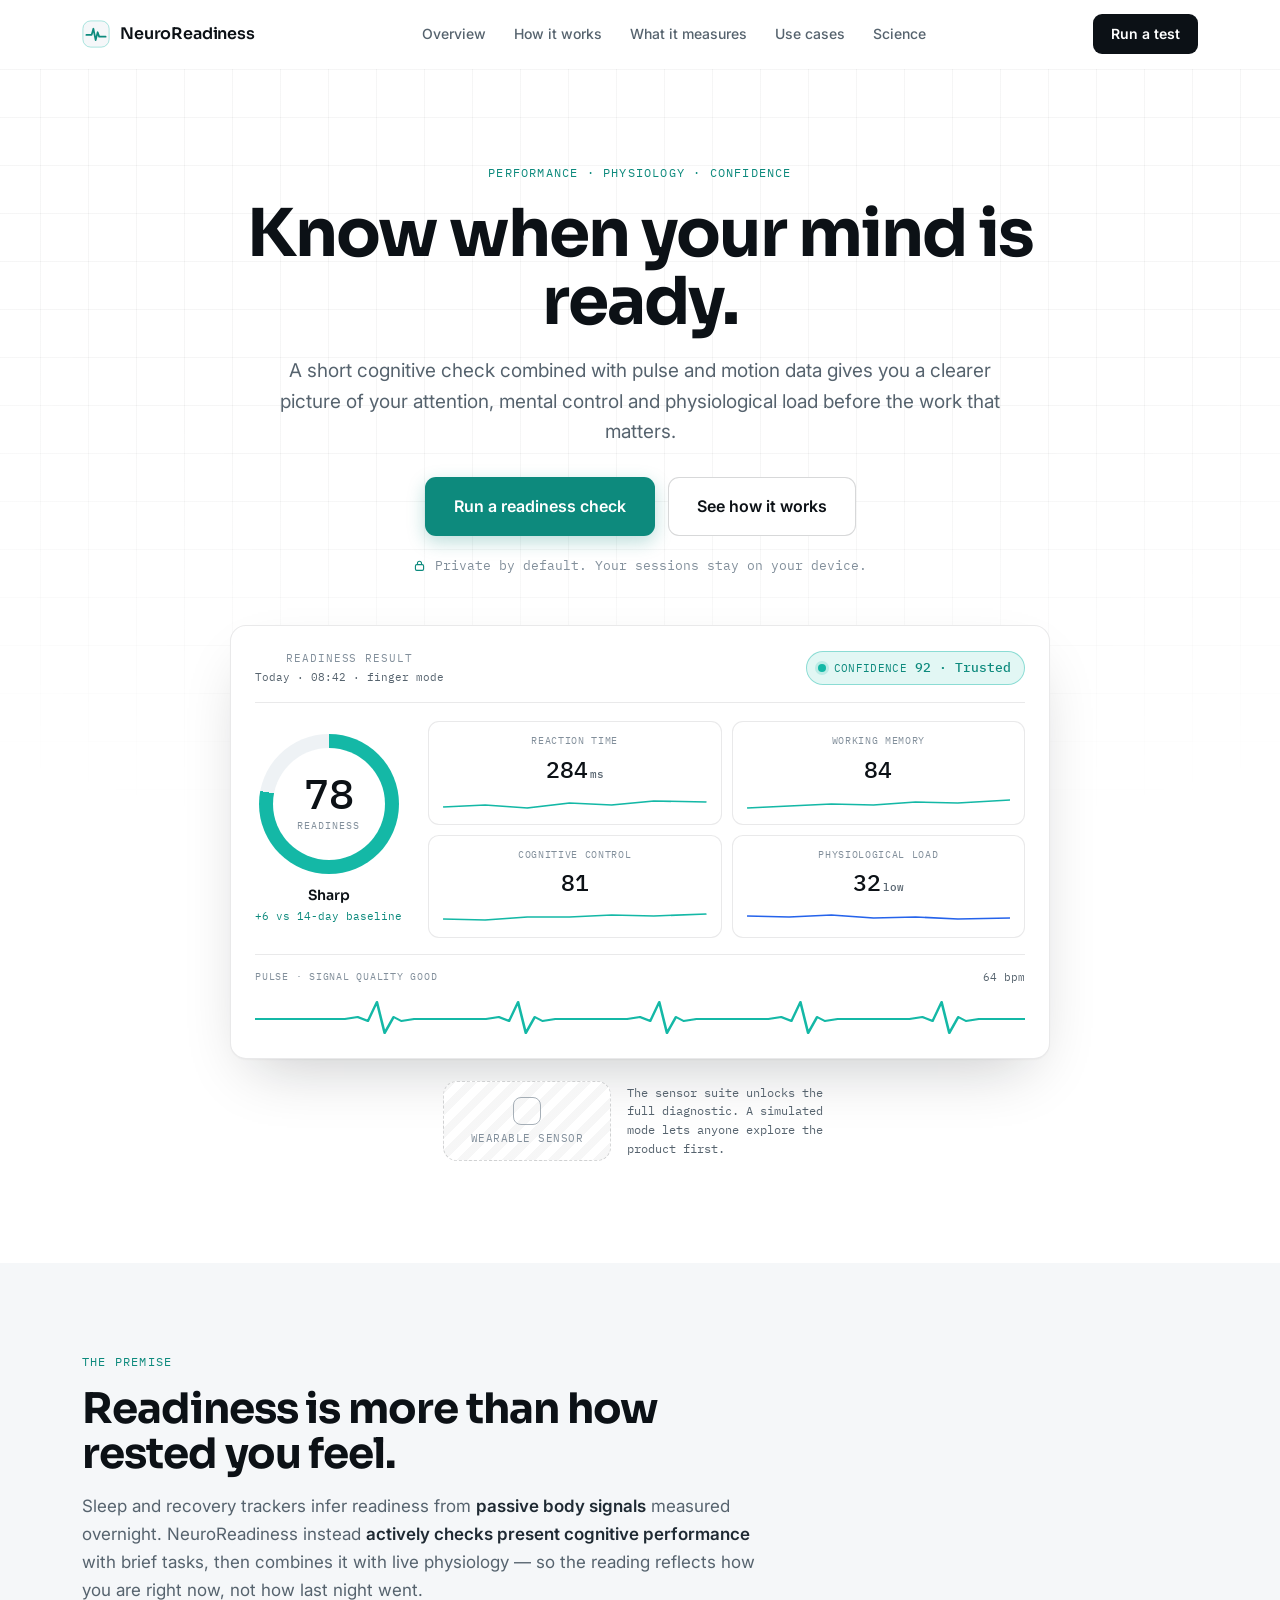
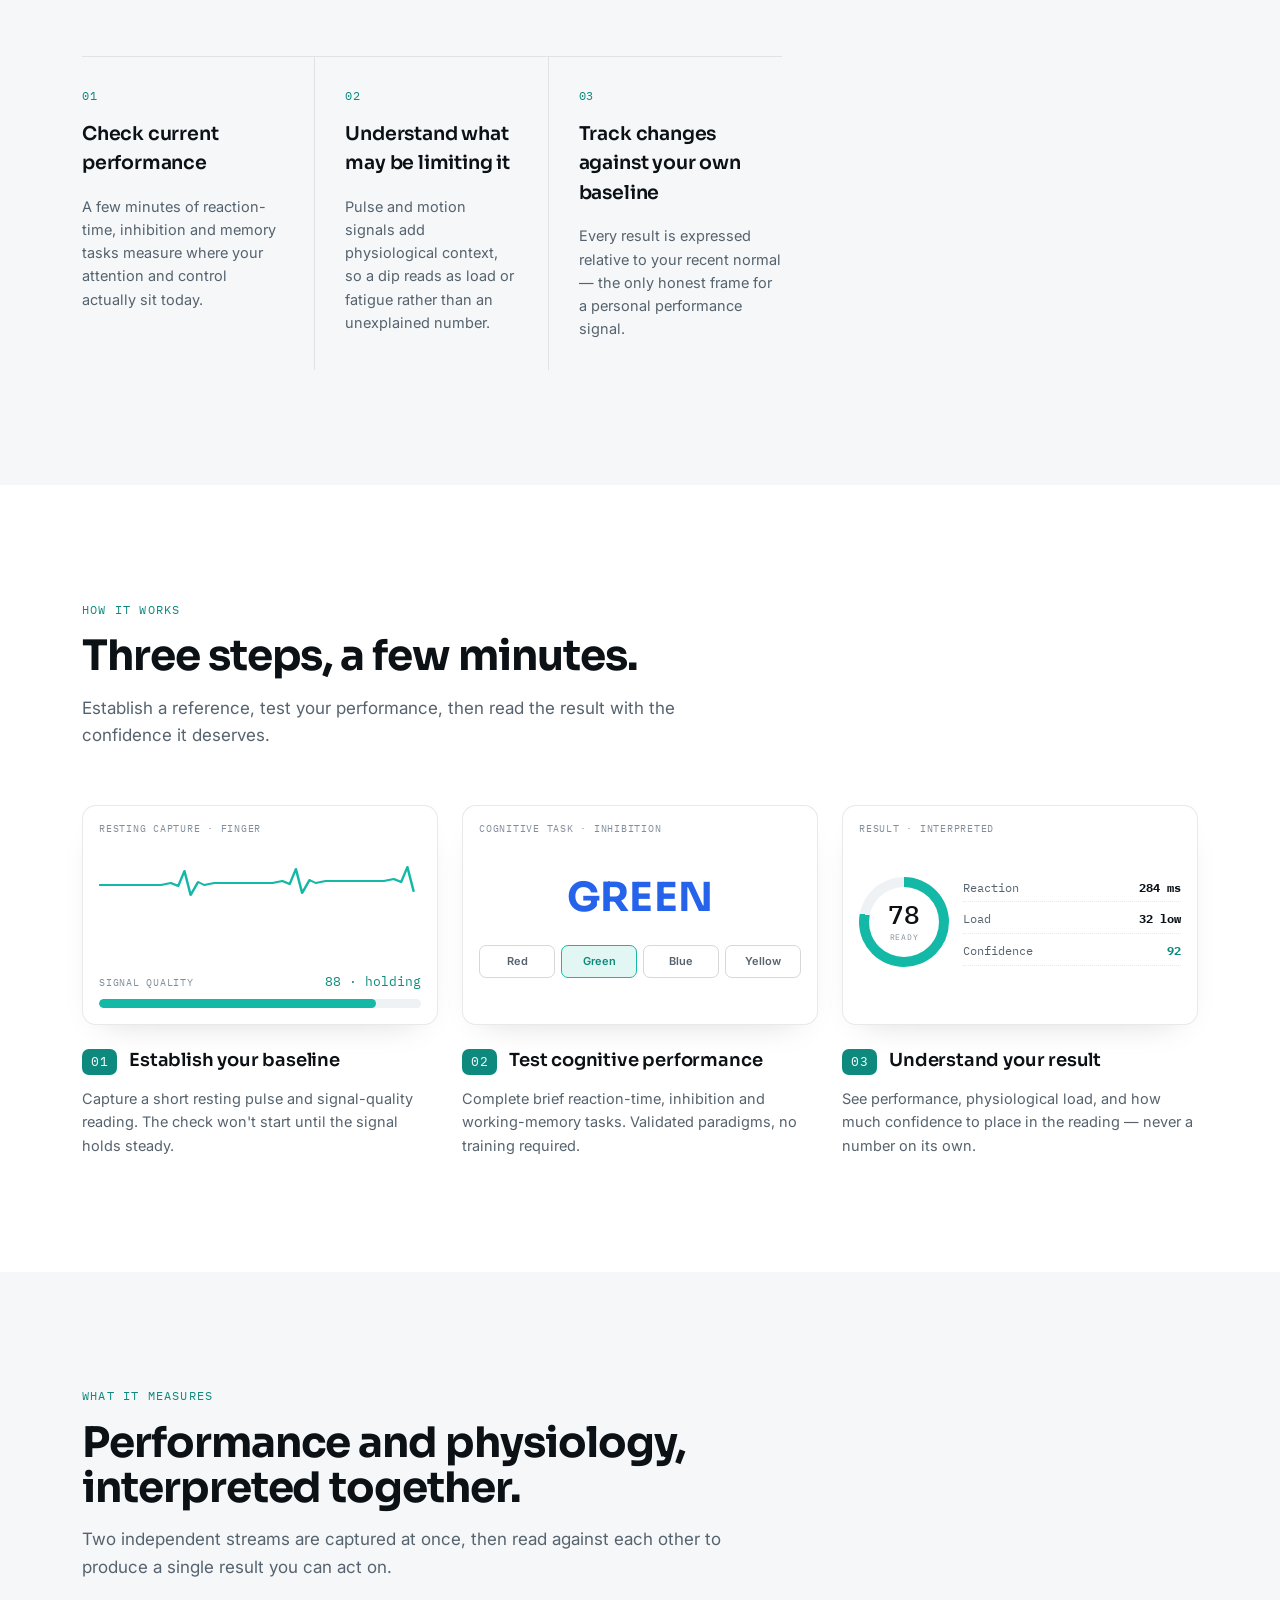
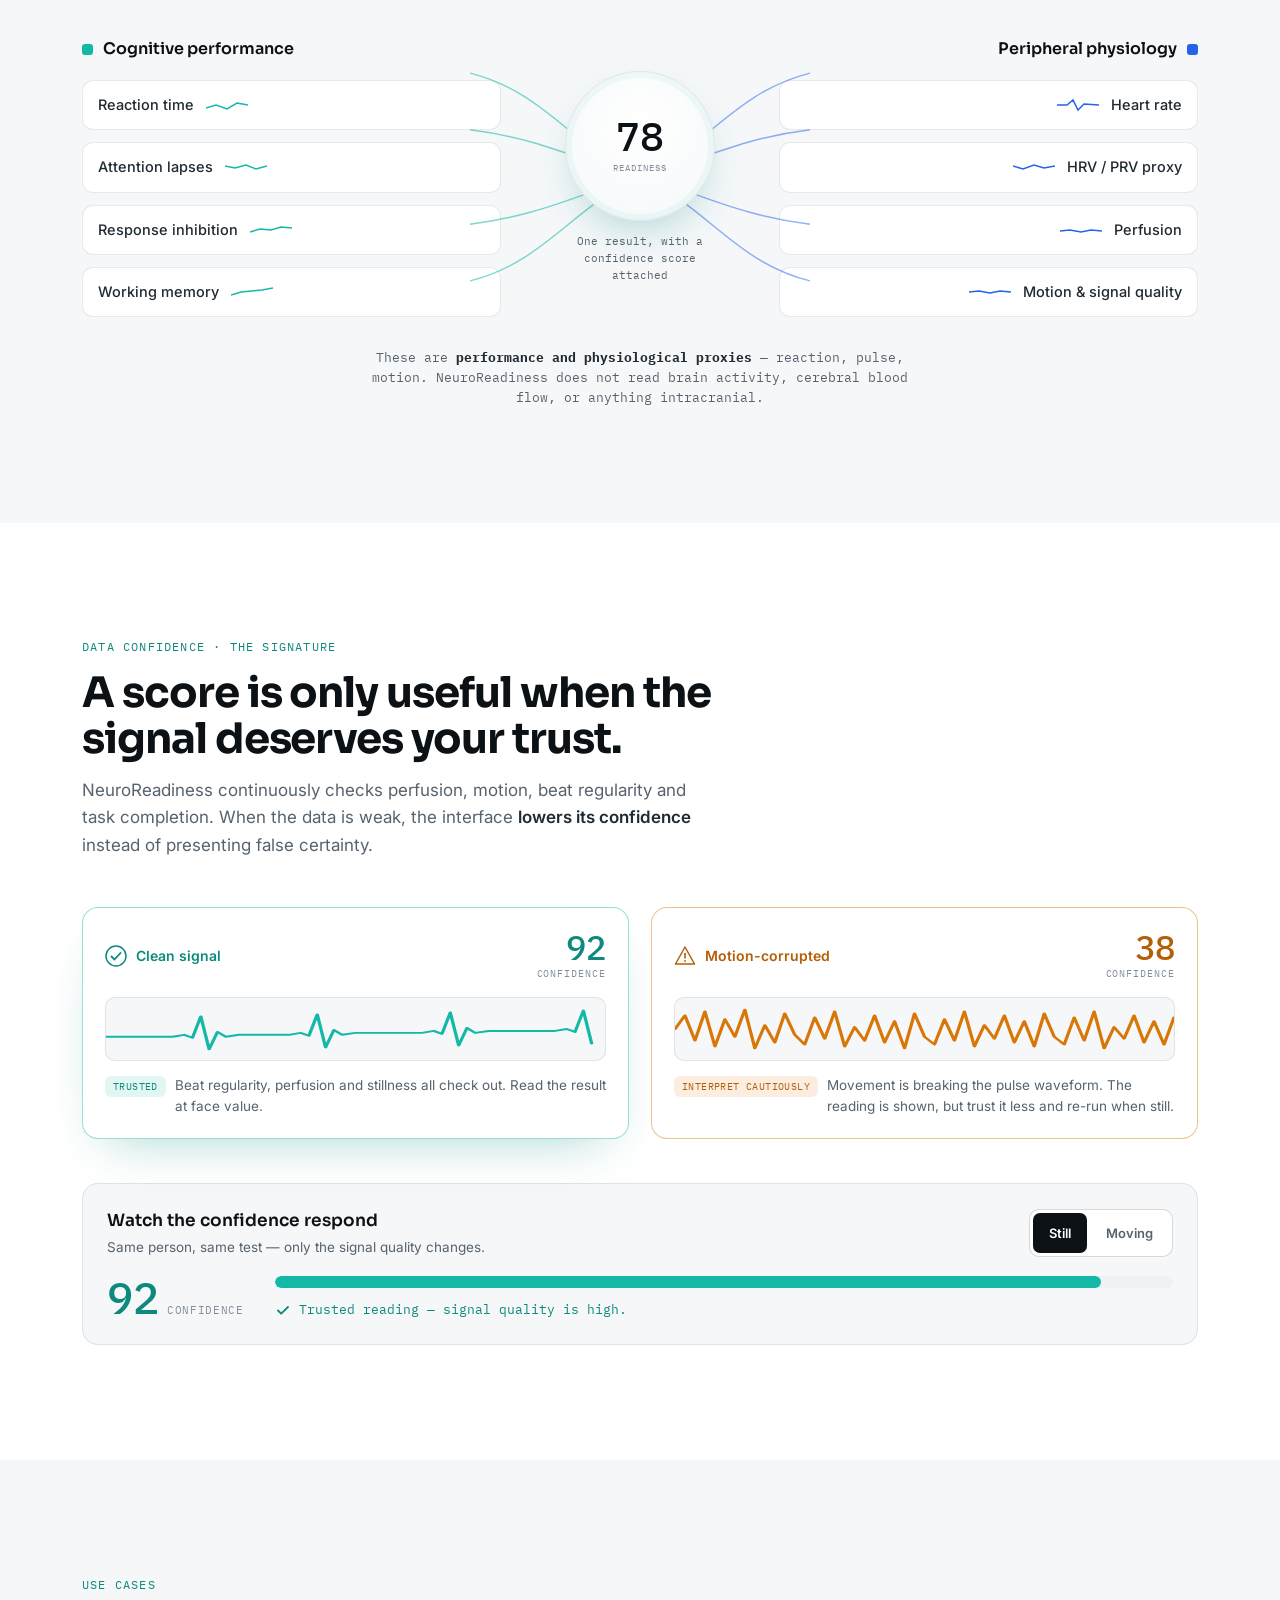
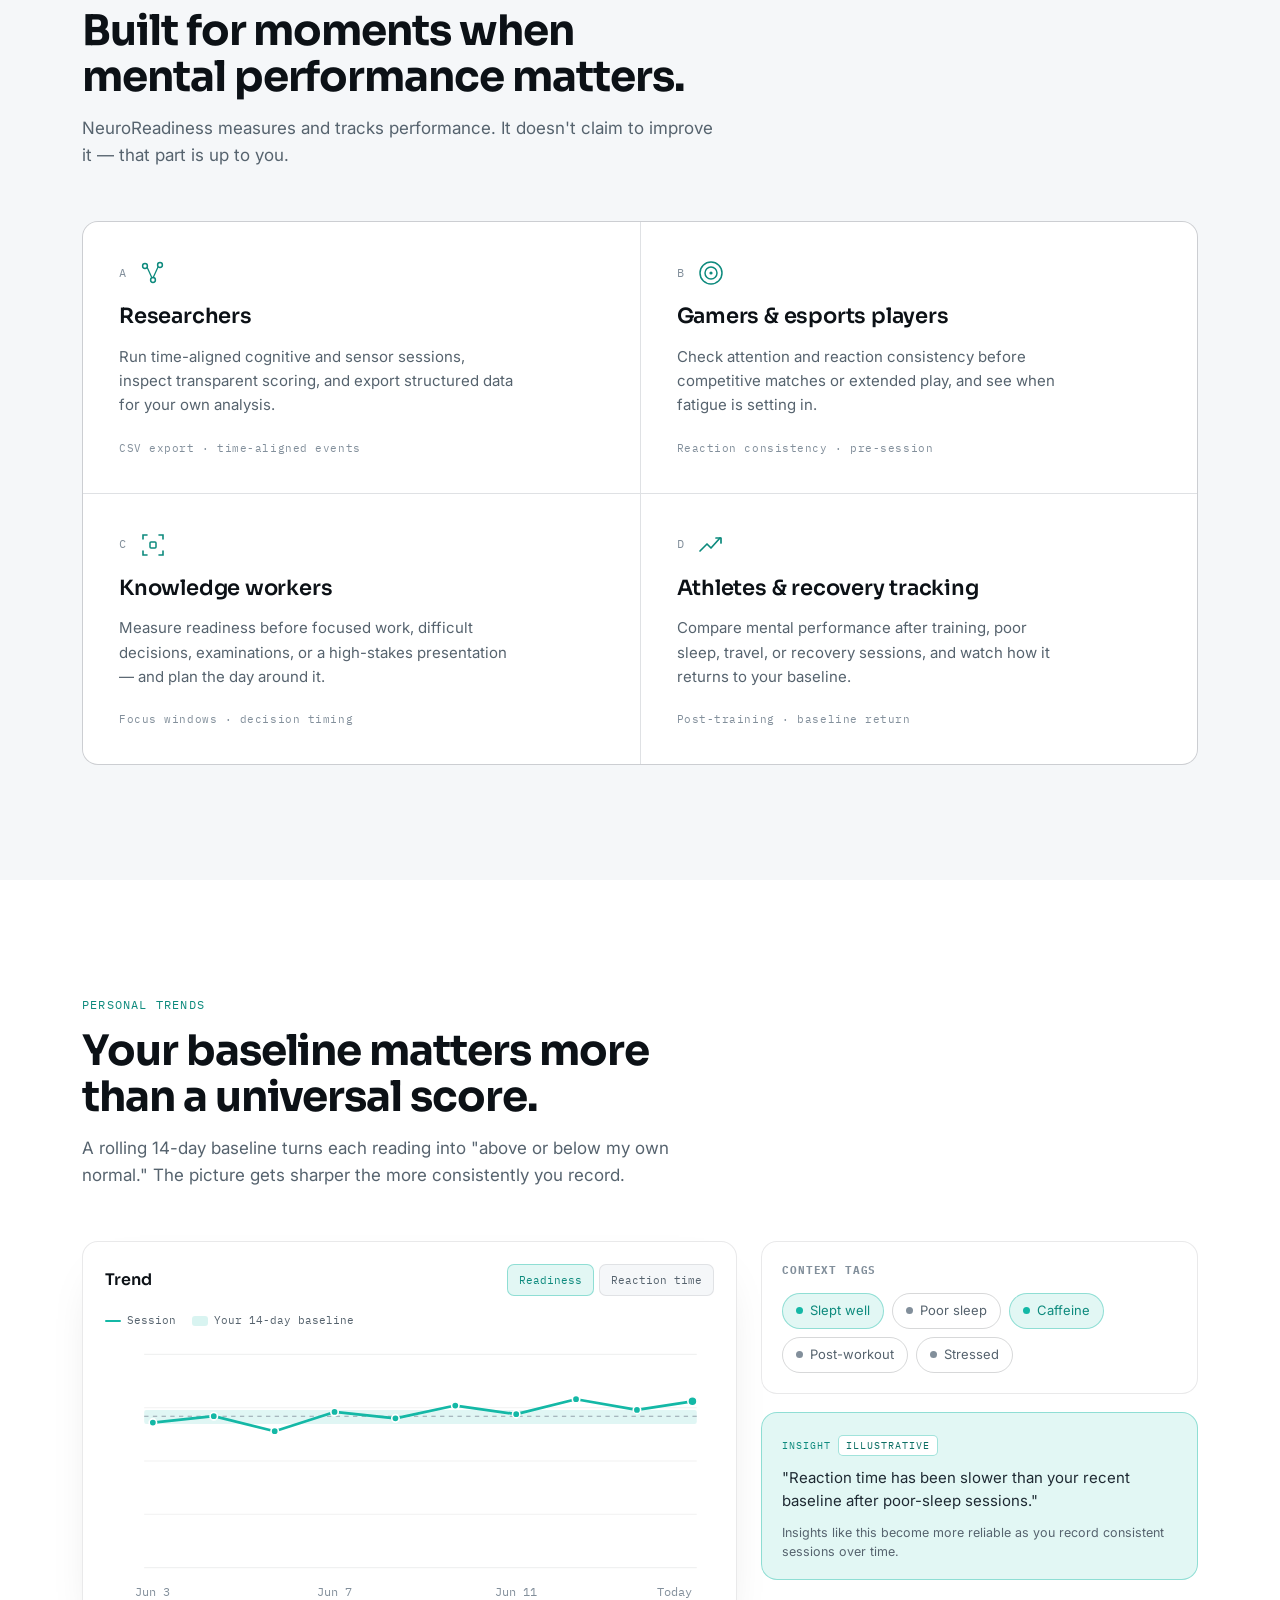
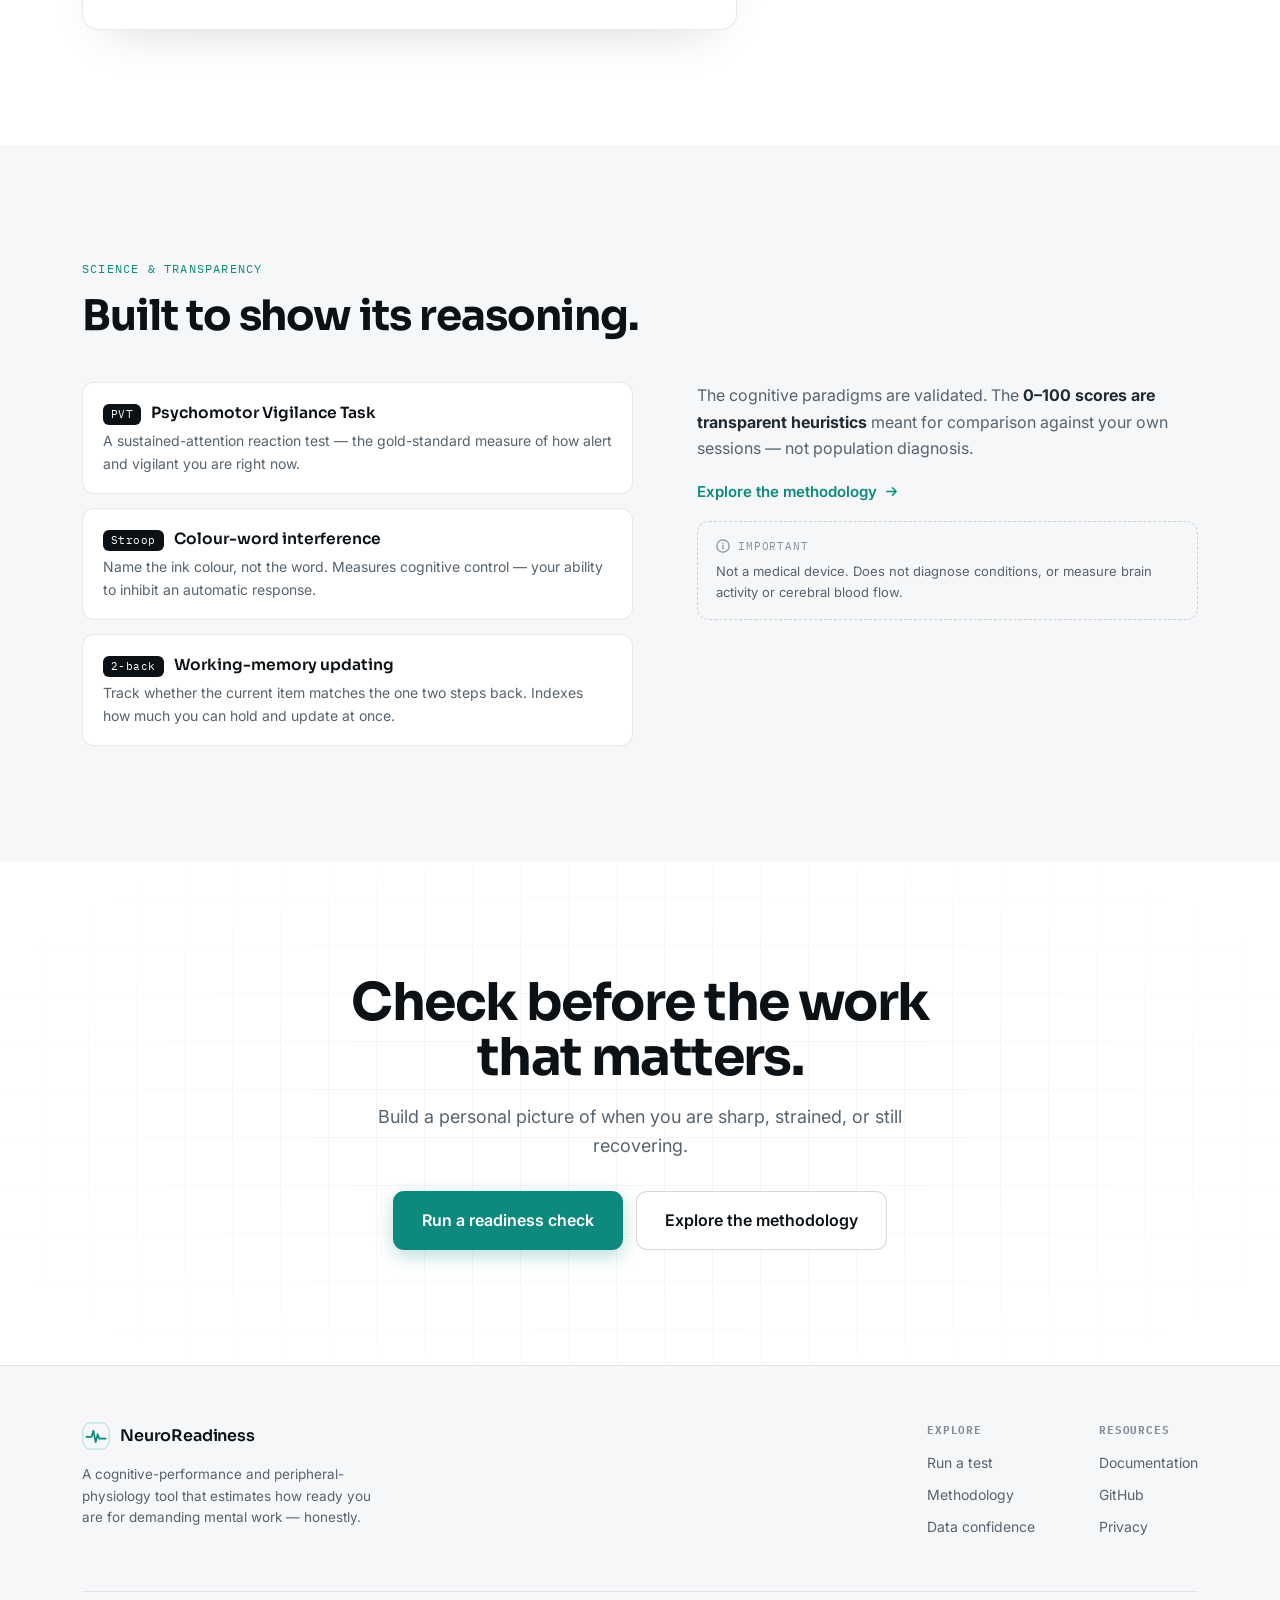
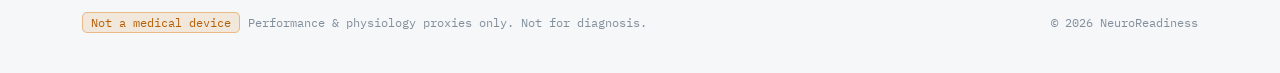
==== commit 15c0d2f5: "Deploy: version landing stylesheet cache" ====
--- a/index.html
+++ b/index.html
@@ -8,7 +8,7 @@
 <link rel="preconnect" href="https://fonts.googleapis.com" />
 <link rel="preconnect" href="https://fonts.gstatic.com" crossorigin />
 <link href="https://fonts.googleapis.com/css2?family=Inter:wght@400;500;600;700&family=Sora:wght@500;600;700&family=IBM+Plex+Mono:wght@400;500&display=swap" rel="stylesheet" />
-<link rel="stylesheet" href="css/landing.css" />
+<link rel="stylesheet" href="css/landing.v6.css" />
 <!-- PWA: installable + offline. SW only registers over http/https, so the file:// demo is unaffected. -->
 <link rel="manifest" href="manifest.webmanifest" />
 <meta name="theme-color" content="#ffffff" />
@@ -27,11 +27,11 @@
       <span class="name">NeuroReadiness</span>
     </a>
     <nav class="nav-links" aria-label="Primary">
+      <a href="#product">Overview</a>
       <a href="#how">How it works</a>
       <a href="#measures">What it measures</a>
       <a href="#cases">Use cases</a>
       <a href="#science">Science</a>
-      <a href="#product">Product</a>
     </nav>
     <div class="nav-right">
       <a class="nav-cta" href="sensor-setup.html">Run a test</a>
--- a/css/landing.v6.css
+++ b/css/landing.v6.css
@@ -0,0 +1,566 @@
+/* =============================================================
+   NeuroReadiness — landing page
+   Light premium performance-instrument. Centered-instrument hero.
+   Palette: white / cool-gray + near-black ink. Teal primary,
+   electric blue rare secondary, amber ONLY for uncertain signal.
+   Type: Sora (display) / Inter (body) / IBM Plex Mono (technical).
+   ============================================================= */
+
+:root {
+  --bg: #ffffff;
+  --bg-cool: #f5f7f9;
+  --bg-cool-2: #eef2f5;
+  --panel: #ffffff;
+  --ink: #0c1116;
+  --ink-2: #1f2a33;
+  --muted: #56636e;
+  --muted-2: #828f9b;
+  --line: rgba(12, 17, 22, 0.09);
+  --line-strong: rgba(12, 17, 22, 0.16);
+
+  --teal: #14b8a6;          /* bright — fills, data viz */
+  --teal-ink: #0d8a7d;      /* AA-safe on white for text */
+  --teal-deep: #0b6e63;
+  --teal-dim: rgba(20, 184, 166, 0.12);
+  --blue: #2563eb;          /* rare secondary */
+  --blue-dim: rgba(37, 99, 235, 0.10);
+  --amber: #b45f06;         /* uncertain signal text (AA) */
+  --amber-bright: #d97706;  /* uncertain signal fills */
+  --amber-dim: rgba(217, 119, 6, 0.12);
+
+  --display: "Sora", system-ui, sans-serif;
+  --body: "Inter", system-ui, -apple-system, sans-serif;
+  --mono: "IBM Plex Mono", ui-monospace, "SF Mono", Menlo, monospace;
+  --radius: 16px;
+  --maxw: 1180px;
+}
+
+* { box-sizing: border-box; margin: 0; padding: 0; }
+html { scroll-behavior: smooth; -webkit-text-size-adjust: 100%; }
+body {
+  font-family: var(--body);
+  background: var(--bg);
+  color: var(--ink);
+  line-height: 1.55;
+  -webkit-font-smoothing: antialiased;
+  overflow-x: hidden;
+}
+img, svg { display: block; }
+a { color: inherit; }
+:focus-visible { outline: 2px solid var(--teal-ink); outline-offset: 3px; border-radius: 3px; }
+::selection { background: var(--teal-dim); }
+
+.wrap { max-width: var(--maxw); margin: 0 auto; padding: 0 32px; }
+.eyebrow {
+  font-family: var(--mono); font-size: 12px; letter-spacing: 0.1em;
+  text-transform: uppercase; color: var(--teal-ink);
+}
+.section-head { max-width: 64ch; }
+.section-head .eyebrow { display: block; margin-bottom: 14px; }
+h2.section-title {
+  font-family: var(--display); font-weight: 700; letter-spacing: -0.025em;
+  font-size: clamp(28px, 4vw, 42px); line-height: 1.08; color: var(--ink);
+}
+.section-lede { color: var(--muted); font-size: 17px; line-height: 1.6; margin-top: 16px; max-width: 60ch; }
+.section-lede strong { color: var(--ink-2); font-weight: 600; }
+
+section { padding: clamp(64px, 9vw, 116px) 0; }
+.alt { background: var(--bg-cool); }
+
+/* ---- buttons ---- */
+.btn {
+  font-family: var(--body); font-weight: 600; font-size: 15px;
+  border-radius: 11px; padding: 14px 24px; cursor: pointer;
+  border: 1px solid transparent; transition: transform .12s, box-shadow .2s, background .2s, border-color .2s;
+  min-height: 48px; display: inline-flex; align-items: center; justify-content: center; gap: 9px;
+  text-decoration: none;
+}
+.btn-primary { background: var(--teal-ink); color: #fff; box-shadow: 0 6px 18px rgba(13,138,125,0.28); }
+.btn-primary:hover { transform: translateY(-1px); background: var(--teal-deep); box-shadow: 0 10px 26px rgba(13,138,125,0.34); }
+.btn-ghost { background: var(--bg); color: var(--ink); border-color: var(--line-strong); }
+.btn-ghost:hover { border-color: var(--ink); }
+.btn-lg { font-size: 16px; padding: 16px 28px; min-height: 54px; }
+
+.link-arrow {
+  font-family: var(--body); font-weight: 600; font-size: 15px; color: var(--teal-ink);
+  text-decoration: none; display: inline-flex; align-items: center; gap: 7px;
+}
+.link-arrow svg { width: 15px; height: 15px; transition: transform .2s; }
+.link-arrow:hover svg { transform: translateX(3px); }
+
+/* =====================================================
+   NAV (sticky, minimal)
+   ===================================================== */
+.nav {
+  position: sticky; top: 0; z-index: 60;
+  background: rgba(255,255,255,0.82);
+  backdrop-filter: saturate(180%) blur(14px);
+  -webkit-backdrop-filter: saturate(180%) blur(14px);
+  border-bottom: 1px solid transparent;
+  transition: border-color .3s, box-shadow .3s;
+}
+.nav.scrolled { border-bottom-color: var(--line); box-shadow: 0 1px 20px rgba(12,17,22,0.04); }
+.nav-inner { display: flex; align-items: center; justify-content: space-between; height: 68px; }
+.brand { display: flex; align-items: center; gap: 10px; text-decoration: none; }
+.brand .mark { width: 28px; height: 28px; }
+.brand .name { font-family: var(--display); font-weight: 600; font-size: 16px; letter-spacing: -0.01em; color: var(--ink); }
+.nav-links { display: flex; gap: 28px; }
+.nav-links a { color: var(--muted); text-decoration: none; font-size: 14px; font-weight: 500; }
+.nav-links a:hover { color: var(--ink); }
+.nav-right { display: flex; align-items: center; gap: 16px; }
+.nav-cta {
+  font-family: var(--body); font-weight: 600; font-size: 14px; white-space: nowrap;
+  background: var(--ink); color: #fff; border: none; min-height: 40px;
+  padding: 0 18px; border-radius: 9px; cursor: pointer; text-decoration: none;
+  display: inline-flex; align-items: center;
+}
+.nav-cta:hover { background: #000; }
+.nav-burger { display: none; background: none; border: none; cursor: pointer; padding: 8px; }
+.nav-burger span { display: block; width: 22px; height: 2px; background: var(--ink); margin: 4px 0; border-radius: 2px; }
+
+/* =====================================================
+   HERO — centered instrument
+   ===================================================== */
+.hero { position: relative; padding: clamp(48px, 7vw, 92px) 0 clamp(56px, 8vw, 104px); overflow: hidden; }
+.hero-grid-bg {
+  position: absolute; inset: 0; z-index: 0; pointer-events: none;
+  background-image:
+    linear-gradient(rgba(12,17,22,0.038) 1px, transparent 1px),
+    linear-gradient(90deg, rgba(12,17,22,0.038) 1px, transparent 1px);
+  background-size: 48px 48px;
+  background-position: center top;
+  -webkit-mask-image: radial-gradient(130% 78% at 50% 8%, #000 38%, transparent 76%);
+          mask-image: radial-gradient(130% 78% at 50% 8%, #000 38%, transparent 76%);
+}
+.hero-inner { position: relative; z-index: 1; text-align: center; }
+.hero .eyebrow { display: inline-block; margin-bottom: 18px; }
+.hero-title {
+  font-family: var(--display); font-weight: 700; letter-spacing: -0.03em;
+  font-size: clamp(38px, 6.2vw, 66px); line-height: 1.03; color: var(--ink);
+  max-width: 17ch; margin: 0 auto 20px;
+}
+.hero-lede { color: var(--muted); font-size: clamp(16px, 1.6vw, 19px); line-height: 1.6; max-width: 60ch; margin: 0 auto 30px; }
+.hero-actions { display: flex; gap: 13px; justify-content: center; flex-wrap: wrap; margin-bottom: 18px; }
+.trust {
+  font-family: var(--mono); font-size: 12.5px; color: var(--muted-2);
+  display: inline-flex; align-items: center; gap: 9px; justify-content: center;
+}
+.trust .lock { width: 13px; height: 13px; color: var(--teal-ink); }
+
+.hero-device { max-width: 820px; margin: 46px auto 0; }
+.hero-sensor { display: flex; align-items: center; gap: 16px; justify-content: center; margin-top: 22px; flex-wrap: wrap; }
+.hero-sensor .ph { width: 168px; height: 80px; }
+.hero-sensor .ph-note { font-family: var(--mono); font-size: 12px; color: var(--muted); max-width: 30ch; text-align: left; }
+
+/* Fail-visible reveals: all content is visible by default so it can never
+   be left hidden by a throttled observer or a static render. Only the hero
+   gets a one-time CSS load entrance; nothing below the fold is JS-gated. */
+.reveal { opacity: 1; }
+@media (prefers-reduced-motion: no-preference) {
+  .hero .reveal.in { animation: heroUp .72s cubic-bezier(.22,.61,.36,1) both; }
+  .hero .reveal.in.d1 { animation-delay: .06s; }
+  .hero .reveal.in.d2 { animation-delay: .12s; }
+  .hero .reveal.in.d3 { animation-delay: .20s; }
+  .hero .reveal.in.d4 { animation-delay: .28s; }
+}
+@keyframes heroUp { from { opacity: 0; transform: translateY(20px); } to { opacity: 1; transform: none; } }
+
+/* =====================================================
+   DASHBOARD PREVIEW (shared)
+   ===================================================== */
+.dash {
+  background: var(--panel); border: 1px solid var(--line); border-radius: var(--radius);
+  padding: 24px; box-shadow: 0 1px 2px rgba(12,17,22,0.04), 0 26px 60px -22px rgba(12,17,22,0.24);
+}
+.dash-top { display: flex; align-items: center; justify-content: space-between; gap: 14px; padding-bottom: 16px; border-bottom: 1px solid var(--line); margin-bottom: 18px; flex-wrap: wrap; }
+.dt-label { font-family: var(--mono); font-size: 10.5px; letter-spacing: 0.09em; text-transform: uppercase; color: var(--muted-2); }
+.dt-when { font-family: var(--mono); font-size: 11px; color: var(--muted); margin-top: 3px; white-space: nowrap; }
+.conf-pill { display: inline-flex; align-items: center; gap: 8px; background: var(--teal-dim); border: 1px solid rgba(20,184,166,0.42); border-radius: 999px; padding: 6px 13px 6px 11px; white-space: nowrap; flex: none; }
+.conf-pill .cdot { width: 8px; height: 8px; border-radius: 50%; background: var(--teal); box-shadow: 0 0 0 3px rgba(20,184,166,0.18); }
+.conf-pill .ctxt { font-family: var(--mono); font-size: 11px; color: var(--teal-ink); letter-spacing: 0.03em; }
+.conf-pill .cnum { font-family: var(--mono); font-size: 13px; font-weight: 500; color: var(--teal-ink); }
+
+.dash-body { display: grid; grid-template-columns: auto 1fr; gap: 26px; align-items: center; }
+.ring-wrap { position: relative; width: 140px; height: 140px; margin: 0 auto; }
+.ring { width: 140px; height: 140px; border-radius: 50%; background: conic-gradient(var(--teal) 0 78%, var(--bg-cool-2) 78% 100%); display: grid; place-items: center; }
+.ring::after { content: ""; position: absolute; inset: 14px; background: var(--panel); border-radius: 50%; }
+.ring-inner { position: relative; z-index: 1; text-align: center; }
+.ring-inner .rv { font-family: var(--mono); font-size: 42px; font-weight: 500; line-height: 1; color: var(--ink); }
+.ring-inner .rl { font-family: var(--mono); font-size: 9.5px; letter-spacing: 0.1em; text-transform: uppercase; color: var(--muted-2); margin-top: 4px; }
+.ring-cap { text-align: center; margin-top: 11px; }
+.ring-cap .rc-big { font-family: var(--display); font-size: 14px; font-weight: 600; }
+.ring-cap .rc-sub { font-family: var(--mono); font-size: 11px; color: var(--teal-ink); margin-top: 2px; }
+
+.metrics { display: grid; grid-template-columns: 1fr 1fr; gap: 10px; }
+.metric { border: 1px solid var(--line); border-radius: 11px; padding: 12px 14px; background: var(--bg); }
+.metric .m-label { font-family: var(--mono); font-size: 9.5px; letter-spacing: 0.07em; text-transform: uppercase; color: var(--muted-2); }
+.metric .m-value { font-family: var(--mono); font-size: 23px; font-weight: 500; margin-top: 3px; color: var(--ink); }
+.metric .m-value .u { font-size: 11px; color: var(--muted); margin-left: 2px; }
+.metric .m-spark { margin-top: 8px; width: 100%; height: 16px; }
+
+.dash-trace { margin-top: 16px; padding-top: 14px; border-top: 1px solid var(--line); }
+.dash-trace .tr-head { display: flex; justify-content: space-between; align-items: center; margin-bottom: 6px; }
+.dash-trace .tr-label { font-family: var(--mono); font-size: 9.5px; letter-spacing: 0.08em; text-transform: uppercase; color: var(--muted-2); }
+.dash-trace .tr-hr { font-family: var(--mono); font-size: 11px; color: var(--muted); }
+.dash-trace svg { width: 100%; height: 42px; }
+
+/* placeholder for physical/imagery */
+.ph {
+  border: 1px dashed var(--line-strong); border-radius: 14px;
+  background: var(--bg) repeating-linear-gradient(135deg, rgba(12,17,22,0.035) 0 8px, transparent 8px 16px);
+  display: flex; flex-direction: column; align-items: center; justify-content: center; gap: 7px; color: var(--muted-2); text-align: center;
+}
+.ph .ph-icon { width: 28px; height: 28px; border: 1.5px solid var(--muted-2); border-radius: 8px; opacity: .7; }
+.ph .ph-cap { font-family: var(--mono); font-size: 10.5px; letter-spacing: 0.05em; text-transform: uppercase; line-height: 1.3; }
+
+/* =====================================================
+   PRODUCT PROMISE — open horizontal composition
+   ===================================================== */
+.promise { padding-top: clamp(56px, 7vw, 92px); }
+.promise-lede { max-width: 70ch; }
+.promise-lede p { color: var(--muted); font-size: 17px; line-height: 1.65; margin-top: 16px; }
+.promise-lede strong { color: var(--ink-2); font-weight: 600; }
+.outcomes { display: grid; grid-template-columns: repeat(3, 1fr); gap: 0; margin-top: 52px; border-top: 1px solid var(--line); }
+.outcome { padding: 30px 30px 30px 0; border-right: 1px solid var(--line); position: relative; }
+.outcome:last-child { border-right: none; padding-right: 0; }
+.outcome:not(:first-child) { padding-left: 30px; }
+.outcome .o-num { font-family: var(--mono); font-size: 12px; color: var(--teal-ink); letter-spacing: 0.06em; }
+.outcome h3 { font-family: var(--display); font-weight: 600; font-size: 19px; margin: 14px 0 8px; letter-spacing: -0.01em; }
+.outcome p { color: var(--muted); font-size: 14.5px; line-height: 1.6; }
+
+/* =====================================================
+   HOW IT WORKS — three-step sequence with screens
+   ===================================================== */
+.steps { display: grid; grid-template-columns: repeat(3, 1fr); gap: 24px; margin-top: 56px; }
+.step { display: flex; flex-direction: column; }
+.step-screen {
+  border: 1px solid var(--line); border-radius: 14px; background: var(--bg);
+  padding: 16px; height: 220px; box-shadow: 0 14px 34px -22px rgba(12,17,22,0.22);
+  display: flex; flex-direction: column; overflow: hidden; position: relative;
+}
+.step-meta { display: flex; align-items: baseline; gap: 12px; margin: 22px 0 8px; }
+.step-num { font-family: var(--mono); font-size: 13px; color: #fff; background: var(--teal-ink); border-radius: 7px; padding: 3px 9px; letter-spacing: 0.04em; }
+.step h3 { font-family: var(--display); font-weight: 600; font-size: 18px; letter-spacing: -0.01em; }
+.step p { color: var(--muted); font-size: 14.5px; line-height: 1.6; margin-top: 4px; }
+
+/* mini screen internals */
+.mini-label { font-family: var(--mono); font-size: 9.5px; letter-spacing: 0.08em; text-transform: uppercase; color: var(--muted-2); }
+.qmeter { margin-top: auto; }
+.qmeter-row { display: flex; justify-content: space-between; align-items: baseline; margin-bottom: 7px; }
+.qmeter-val { font-family: var(--mono); font-size: 13px; color: var(--teal-ink); }
+.qmeter-track { height: 9px; border-radius: 5px; background: var(--bg-cool-2); overflow: hidden; }
+.qmeter-fill { height: 100%; width: 86%; border-radius: 5px; background: var(--teal); }
+.mini-pulse { width: 100%; height: 60px; margin: 10px 0; }
+.mini-hold { font-family: var(--mono); font-size: 11px; color: var(--muted); text-align: center; }
+
+.stroop-mini { flex: 1; display: flex; flex-direction: column; align-items: center; justify-content: center; gap: 16px; }
+.stroop-word { font-family: var(--display); font-weight: 700; font-size: 40px; letter-spacing: 0.01em; }
+.stroop-chips { display: grid; grid-template-columns: repeat(4, 1fr); gap: 6px; width: 100%; }
+.stroop-chip { font-size: 11px; font-weight: 600; text-align: center; padding: 7px 2px; border-radius: 7px; border: 1px solid var(--line-strong); color: var(--muted); }
+.stroop-chip.on { border-color: var(--teal); background: var(--teal-dim); color: var(--teal-ink); }
+
+.result-mini { flex: 1; display: flex; align-items: center; gap: 14px; }
+.result-mini .rm-ring { position: relative; width: 90px; height: 90px; flex: none; }
+.result-mini .ring { width: 90px; height: 90px; }
+.result-mini .ring::after { inset: 10px; }
+.result-mini .ring-inner .rv { font-size: 26px; }
+.result-mini .ring-inner .rl { font-size: 8px; }
+.result-mini .rm-side { flex: 1; display: flex; flex-direction: column; gap: 8px; }
+.rm-line { display: flex; justify-content: space-between; font-family: var(--mono); font-size: 11.5px; border-bottom: 1px dotted var(--line); padding-bottom: 5px; }
+.rm-line span { color: var(--muted); }
+.rm-line.conf b { color: var(--teal-ink); }
+
+/* =====================================================
+   WHAT IT MEASURES — two converging streams
+   ===================================================== */
+.measure-stage { margin-top: 56px; display: grid; grid-template-columns: 1fr auto 1fr; gap: clamp(20px, 5vw, 64px); align-items: center; position: relative; }
+.stream { display: flex; flex-direction: column; gap: 12px; }
+.stream-title { display: flex; align-items: center; gap: 10px; margin-bottom: 6px; }
+.stream-title .st-dot { width: 11px; height: 11px; border-radius: 3px; flex: none; }
+.stream.cog .st-dot { background: var(--teal); }
+.stream.phys .st-dot { background: var(--blue); }
+.stream-title h3 { font-family: var(--display); font-weight: 600; font-size: 16px; }
+.stream-title .st-tag { font-family: var(--mono); font-size: 10px; color: var(--muted-2); letter-spacing: 0.06em; text-transform: uppercase; }
+.stream-item {
+  display: flex; align-items: center; gap: 12px; padding: 13px 15px;
+  border: 1px solid var(--line); border-radius: 11px; background: var(--bg);
+  font-size: 14.5px; font-weight: 500; color: var(--ink-2);
+}
+.stream.phys .stream-item { justify-content: flex-end; text-align: right; }
+.stream-item .si-spark { width: 42px; height: 18px; flex: none; }
+.stream.phys .stream-item .si-spark { order: -1; }
+.measure-core { display: flex; flex-direction: column; align-items: center; gap: 12px; }
+.core-node {
+  width: 150px; height: 150px; border-radius: 50%; flex: none;
+  background: radial-gradient(circle at 50% 38%, #fff, var(--bg-cool));
+  border: 1px solid var(--line); box-shadow: 0 18px 44px -18px rgba(13,138,125,0.4), inset 0 0 0 6px rgba(20,184,166,0.06);
+  display: grid; place-items: center; text-align: center; position: relative; z-index: 2;
+}
+.core-node .cn-v { font-family: var(--mono); font-size: 40px; font-weight: 500; line-height: 1; }
+.core-node .cn-l { font-family: var(--mono); font-size: 9px; letter-spacing: 0.12em; text-transform: uppercase; color: var(--muted-2); margin-top: 5px; }
+.core-cap { font-family: var(--mono); font-size: 11px; color: var(--muted); text-align: center; max-width: 18ch; }
+.measure-link-svg { position: absolute; inset: 0; width: 100%; height: 100%; z-index: 1; pointer-events: none; overflow: visible; }
+.measure-link-svg path { fill: none; stroke-width: 1.5; }
+.measure-note { margin-top: 30px; font-family: var(--mono); font-size: 12.5px; color: var(--muted); text-align: center; max-width: 70ch; margin-left: auto; margin-right: auto; line-height: 1.6; }
+.measure-note b { color: var(--ink-2); }
+
+/* =====================================================
+   DATA CONFIDENCE — signature section
+   ===================================================== */
+.conf-section { position: relative; }
+.conf-compare { display: grid; grid-template-columns: 1fr 1fr; gap: 22px; margin-top: 48px; }
+.conf-card { border: 1px solid var(--line); border-radius: var(--radius); background: var(--bg); padding: 22px; position: relative; transition: filter .5s; }
+.conf-card.clean { border-color: rgba(20,184,166,0.45); box-shadow: 0 22px 50px -26px rgba(13,138,125,0.4); }
+.conf-card.dirty { border-color: rgba(217,119,6,0.45); }
+.conf-card.dirty .cc-trace path { stroke: var(--amber-bright); }
+.conf-card-head { display: flex; align-items: center; justify-content: space-between; gap: 12px; margin-bottom: 16px; }
+.cc-state { display: inline-flex; align-items: center; gap: 9px; font-family: var(--body); font-weight: 600; font-size: 14px; }
+.cc-state .cc-ico { width: 22px; height: 22px; flex: none; }
+.conf-card.clean .cc-state { color: var(--teal-ink); }
+.conf-card.dirty .cc-state { color: var(--amber); }
+.cc-conf { text-align: right; }
+.cc-conf .ccv { font-family: var(--mono); font-size: 34px; font-weight: 500; line-height: 1; }
+.conf-card.clean .ccv { color: var(--teal-ink); }
+.conf-card.dirty .ccv { color: var(--amber); }
+.cc-conf .ccl { font-family: var(--mono); font-size: 9.5px; letter-spacing: 0.1em; text-transform: uppercase; color: var(--muted-2); margin-top: 3px; }
+.cc-trace { width: 100%; height: 64px; background: var(--bg-cool); border: 1px solid var(--line); border-radius: 10px; margin-bottom: 14px; }
+.cc-trace svg { width: 100%; height: 100%; }
+.cc-verdict { display: flex; align-items: flex-start; gap: 9px; font-size: 13.5px; line-height: 1.5; }
+.cc-verdict .v-badge { font-family: var(--mono); font-size: 10px; letter-spacing: 0.04em; text-transform: uppercase; padding: 3px 8px; border-radius: 6px; flex: none; margin-top: 1px; }
+.conf-card.clean .v-badge { background: var(--teal-dim); color: var(--teal-ink); }
+.conf-card.dirty .v-badge { background: var(--amber-dim); color: var(--amber); }
+.cc-verdict p { color: var(--muted); }
+
+.conf-checks { margin-top: 18px; display: grid; grid-template-columns: repeat(4, 1fr); gap: 10px; }
+.conf-check { border: 1px solid var(--line); border-radius: 10px; padding: 12px; background: var(--bg); }
+.conf-check .cck-l { font-family: var(--mono); font-size: 10px; letter-spacing: 0.05em; text-transform: uppercase; color: var(--muted-2); }
+.conf-check .cck-bar { height: 6px; border-radius: 4px; background: var(--bg-cool-2); margin-top: 9px; overflow: hidden; }
+.conf-check .cck-fill { height: 100%; border-radius: 4px; background: var(--teal); width: 70%; transition: width .6s, background .6s; }
+
+/* signal demo toggle */
+.signal-demo { margin-top: 44px; border: 1px solid var(--line); border-radius: var(--radius); padding: 24px; background: var(--bg-cool); }
+.signal-demo-top { display: flex; align-items: center; justify-content: space-between; gap: 16px; flex-wrap: wrap; margin-bottom: 18px; }
+.signal-demo-top h3 { font-family: var(--display); font-weight: 600; font-size: 17px; }
+.signal-demo-top p { font-size: 13.5px; color: var(--muted); margin-top: 3px; }
+.seg { display: inline-flex; background: var(--bg); border: 1px solid var(--line-strong); border-radius: 10px; padding: 3px; gap: 3px; }
+.seg button { font-family: var(--body); font-weight: 600; font-size: 13px; border: none; background: none; color: var(--muted); padding: 8px 16px; border-radius: 7px; cursor: pointer; min-height: 40px; }
+.seg button.on { background: var(--ink); color: #fff; }
+.signal-meter-wrap { display: flex; align-items: center; gap: 18px; flex-wrap: wrap; }
+.signal-readout { display: flex; align-items: baseline; gap: 8px; min-width: 150px; }
+.signal-readout .sr-num { font-family: var(--mono); font-size: 44px; font-weight: 500; line-height: 1; color: var(--teal-ink); transition: color .5s; }
+.signal-readout .sr-lbl { font-family: var(--mono); font-size: 11px; color: var(--muted-2); letter-spacing: 0.06em; text-transform: uppercase; }
+.signal-bar { flex: 1; min-width: 220px; }
+.signal-bar-track { height: 12px; border-radius: 6px; background: var(--bg-cool-2); overflow: hidden; }
+.signal-bar-fill { height: 100%; border-radius: 6px; background: var(--teal); width: 92%; transition: width .7s cubic-bezier(.4,0,.2,1), background .7s; }
+.signal-verdict { font-family: var(--mono); font-size: 12.5px; color: var(--teal-ink); margin-top: 12px; display: flex; align-items: center; gap: 8px; transition: color .5s; }
+.signal-verdict .sv-ico { width: 16px; height: 16px; }
+.is-uncertain .sr-num, .is-uncertain .signal-verdict { color: var(--amber); }
+.is-uncertain .signal-bar-fill { background: var(--amber-bright); }
+
+/* =====================================================
+   USE CASES — editorial stories
+   ===================================================== */
+.cases { display: grid; grid-template-columns: 1fr 1fr; gap: 1px; margin-top: 52px; background: var(--line); border: 1px solid var(--line); border-radius: var(--radius); overflow: hidden; }
+.case { background: var(--bg); padding: 36px; display: flex; flex-direction: column; gap: 12px; transition: background .2s; }
+.case:hover { background: var(--bg-cool); }
+.case-top { display: flex; align-items: center; gap: 12px; }
+.case-idx { font-family: var(--mono); font-size: 12px; color: var(--muted-2); }
+.case-glyph { width: 30px; height: 30px; color: var(--teal-ink); }
+.case h3 { font-family: var(--display); font-weight: 600; font-size: 21px; letter-spacing: -0.01em; }
+.case p { color: var(--muted); font-size: 15px; line-height: 1.62; max-width: 44ch; }
+.case .case-tag { font-family: var(--mono); font-size: 11px; color: var(--muted-2); letter-spacing: 0.05em; margin-top: auto; padding-top: 10px; }
+
+/* =====================================================
+   PERSONAL TRENDS — history dashboard
+   ===================================================== */
+.trends-stage { display: grid; grid-template-columns: 1.5fr 1fr; gap: 24px; margin-top: 52px; align-items: start; }
+.trend-panel { border: 1px solid var(--line); border-radius: var(--radius); background: var(--bg); padding: 22px; box-shadow: 0 20px 50px -28px rgba(12,17,22,0.22); }
+.trend-panel-head { display: flex; align-items: center; justify-content: space-between; gap: 12px; margin-bottom: 16px; flex-wrap: wrap; }
+.trend-panel-head h3 { font-family: var(--display); font-weight: 600; font-size: 16px; }
+.trend-tabs { display: flex; gap: 5px; }
+.trend-tab { font-family: var(--mono); font-size: 11px; padding: 5px 11px; border-radius: 7px; background: var(--bg-cool); border: 1px solid var(--line); color: var(--muted); cursor: pointer; min-height: 32px; }
+.trend-tab.on { background: var(--teal-dim); border-color: rgba(20,184,166,0.4); color: var(--teal-ink); }
+.chart-legend { display: flex; gap: 16px; margin-bottom: 8px; flex-wrap: wrap; }
+.chart-legend span { font-family: var(--mono); font-size: 11px; color: var(--muted); display: inline-flex; align-items: center; gap: 6px; }
+.chart-legend .lg-line { width: 16px; height: 2px; background: var(--teal); border-radius: 2px; }
+.chart-legend .lg-band { width: 16px; height: 10px; background: rgba(20,184,166,0.16); border-radius: 3px; }
+.trend-chart { width: 100%; height: auto; display: block; }
+.trend-chart .grid-line { stroke: rgba(12,17,22,0.06); stroke-width: 1; }
+.trend-chart .axis-txt { fill: var(--muted-2); font-family: var(--mono); font-size: 11px; }
+.trend-chart .band { fill: rgba(20,184,166,0.13); }
+.trend-chart .baseline { stroke: var(--muted-2); stroke-width: 1; stroke-dasharray: 4 4; opacity: .8; }
+.trend-chart .series { fill: none; stroke: var(--teal); stroke-width: 2.5; stroke-linecap: round; stroke-linejoin: round; }
+.trend-chart .dot { fill: var(--teal); stroke: #fff; stroke-width: 1.5; }
+
+.trend-side { display: flex; flex-direction: column; gap: 18px; }
+.trend-card { border: 1px solid var(--line); border-radius: var(--radius); background: var(--bg); padding: 20px; }
+.trend-card h4 { font-family: var(--mono); font-size: 10.5px; letter-spacing: 0.08em; text-transform: uppercase; color: var(--muted-2); margin-bottom: 14px; }
+.tag-cloud { display: flex; flex-wrap: wrap; gap: 8px; }
+.tag-cloud .tag { font-family: var(--body); font-size: 13px; padding: 6px 13px; border-radius: 999px; border: 1px solid var(--line-strong); color: var(--muted); display: inline-flex; align-items: center; gap: 7px; min-height: 36px; }
+.tag-cloud .tag .td { width: 7px; height: 7px; border-radius: 50%; background: var(--muted-2); }
+.tag-cloud .tag.on { background: var(--teal-dim); border-color: rgba(20,184,166,0.4); color: var(--teal-ink); }
+.tag-cloud .tag.on .td { background: var(--teal); }
+.insight { border: 1px solid rgba(20,184,166,0.4); background: var(--teal-dim); border-radius: var(--radius); padding: 18px 20px; }
+.insight .ins-label { font-family: var(--mono); font-size: 10px; letter-spacing: 0.1em; text-transform: uppercase; color: var(--teal-ink); display: inline-flex; align-items: center; gap: 7px; margin-bottom: 10px; }
+.insight .ins-label .ins-tag { background: var(--bg); border: 1px solid rgba(20,184,166,0.4); border-radius: 5px; padding: 2px 7px; color: var(--teal-deep); }
+.insight p { font-size: 15px; line-height: 1.55; color: var(--ink-2); }
+.insight .ins-foot { font-size: 12.5px; color: var(--muted); margin-top: 10px; }
+
+/* =====================================================
+   SCIENCE & TRANSPARENCY
+   ===================================================== */
+.science-grid { display: grid; grid-template-columns: 1.1fr 1fr; gap: clamp(28px, 5vw, 64px); margin-top: 44px; align-items: start; }
+.method-list { display: flex; flex-direction: column; gap: 14px; }
+.method { border: 1px solid var(--line); border-radius: 12px; background: var(--bg); padding: 18px 20px; }
+.method-top { display: flex; align-items: baseline; gap: 10px; margin-bottom: 5px; }
+.method-abbr { font-family: var(--mono); font-size: 11px; color: #fff; background: var(--ink); border-radius: 6px; padding: 2px 8px; letter-spacing: 0.04em; }
+.method h3 { font-family: var(--display); font-weight: 600; font-size: 15.5px; }
+.method p { color: var(--muted); font-size: 14px; line-height: 1.6; }
+.science-aside { display: flex; flex-direction: column; gap: 18px; }
+.science-aside .sci-lede { color: var(--muted); font-size: 16px; line-height: 1.65; }
+.science-aside .sci-lede strong { color: var(--ink-2); }
+.not-medical { border: 1px dashed var(--line-strong); border-radius: 12px; padding: 16px 18px; }
+.not-medical .nm-h { font-family: var(--mono); font-size: 10.5px; letter-spacing: 0.08em; text-transform: uppercase; color: var(--muted-2); margin-bottom: 7px; display: flex; align-items: center; gap: 8px; }
+.not-medical p { font-size: 13px; color: var(--muted); line-height: 1.6; }
+
+/* =====================================================
+   FINAL CTA
+   ===================================================== */
+.final-cta { text-align: center; position: relative; overflow: hidden; }
+.final-cta .wrap { position: relative; z-index: 1; }
+.final-grid-bg {
+  position: absolute; inset: 0; z-index: 0; pointer-events: none;
+  background-image: linear-gradient(rgba(12,17,22,0.04) 1px, transparent 1px), linear-gradient(90deg, rgba(12,17,22,0.04) 1px, transparent 1px);
+  background-size: 48px 48px; background-position: center;
+  -webkit-mask-image: radial-gradient(80% 90% at 50% 50%, #000 30%, transparent 72%);
+          mask-image: radial-gradient(80% 90% at 50% 50%, #000 30%, transparent 72%);
+}
+.final-cta h2 { font-family: var(--display); font-weight: 700; letter-spacing: -0.03em; font-size: clamp(32px, 5vw, 52px); line-height: 1.05; max-width: 16ch; margin: 0 auto; }
+.final-cta p { color: var(--muted); font-size: 18px; line-height: 1.6; max-width: 52ch; margin: 18px auto 30px; }
+.final-actions { display: flex; gap: 13px; justify-content: center; flex-wrap: wrap; }
+
+/* =====================================================
+   FOOTER
+   ===================================================== */
+.footer { background: var(--bg-cool); border-top: 1px solid var(--line); padding: 56px 0 40px; }
+.footer-top { display: flex; justify-content: space-between; gap: 40px; flex-wrap: wrap; }
+.footer-brand { max-width: 30ch; }
+.footer-brand .brand { margin-bottom: 14px; }
+.footer-brand p { font-size: 13.5px; color: var(--muted); line-height: 1.6; }
+.footer-cols { display: flex; gap: 64px; flex-wrap: wrap; }
+.footer-col h4 { font-family: var(--mono); font-size: 10.5px; letter-spacing: 0.08em; text-transform: uppercase; color: var(--muted-2); margin-bottom: 14px; }
+.footer-col a { display: block; color: var(--muted); text-decoration: none; font-size: 14px; margin-bottom: 10px; }
+.footer-col a:hover { color: var(--ink); }
+.footer-bottom { display: flex; justify-content: space-between; align-items: center; gap: 16px; flex-wrap: wrap; margin-top: 44px; padding-top: 22px; border-top: 1px solid var(--line); }
+.footer-bottom .fb-note { font-family: var(--mono); font-size: 12px; color: var(--muted-2); }
+.footer-bottom .fb-note .nm-pill { color: var(--amber); border: 1px solid rgba(217,119,6,0.4); background: var(--amber-dim); border-radius: 5px; padding: 2px 8px; margin-right: 8px; }
+
+/* =====================================================
+   RESPONSIVE
+   ===================================================== */
+@media (max-width: 920px) {
+  .nav-links { display: none; }
+  .nav-burger { display: block; }
+  .outcomes { grid-template-columns: 1fr; }
+  .outcome { border-right: none; border-bottom: 1px solid var(--line); padding: 24px 0; }
+  .outcome:not(:first-child) { padding-left: 0; }
+  .outcome:last-child { border-bottom: none; }
+  .steps { grid-template-columns: 1fr; gap: 20px; }
+  .step-screen { height: auto; min-height: 200px; }
+  .measure-stage { grid-template-columns: 1fr; gap: 10px; overflow: hidden; }
+  .measure-link-svg { display: none; }
+  .measure-core svg { display: none; }
+  .stream.phys .stream-item { justify-content: flex-start; text-align: left; }
+  .stream.phys .stream-item .si-spark { order: 0; }
+  .measure-core { order: -1; margin-bottom: 8px; }
+  .conf-compare { grid-template-columns: 1fr; }
+  .conf-checks { grid-template-columns: 1fr 1fr; }
+  .cases { grid-template-columns: 1fr; }
+  .trends-stage { grid-template-columns: 1fr; }
+  .science-grid { grid-template-columns: 1fr; }
+}
+@media (max-width: 560px) {
+  .wrap { padding: 0 20px; }
+  .dash-body { grid-template-columns: 1fr; gap: 18px; }
+  .metrics { grid-template-columns: 1fr 1fr; }
+  .conf-checks { grid-template-columns: 1fr 1fr; }
+  .hero-sensor { flex-direction: column; }
+  .hero-sensor .ph-note { text-align: center; }
+  .case { padding: 26px; }
+}
+
+@media (prefers-reduced-motion: reduce) {
+  html { scroll-behavior: auto; }
+  *, *::before, *::after { animation-duration: .001ms !important; animation-iteration-count: 1 !important; transition-duration: .001ms !important; }
+  .reveal { opacity: 1 !important; transform: none !important; }
+}
+
+/* =====================================================
+   SENSOR SETUP / TEST MODE PAGE
+   ===================================================== */
+.setup-page { background: var(--bg); }
+.setup-back { color: var(--muted); text-decoration: none; font-size: 14px; font-weight: 600; }
+.setup-back:hover { color: var(--ink); }
+.setup-hero { position: relative; overflow: hidden; padding: clamp(76px, 9vw, 118px) 0 82px; }
+.setup-grid-bg {
+  position: absolute; inset: 0; pointer-events: none;
+  background-image: linear-gradient(rgba(12,17,22,.04) 1px, transparent 1px), linear-gradient(90deg, rgba(12,17,22,.04) 1px, transparent 1px);
+  background-size: 48px 48px;
+  -webkit-mask-image: radial-gradient(80% 70% at 50% 20%, #000 25%, transparent 78%);
+          mask-image: radial-gradient(80% 70% at 50% 20%, #000 25%, transparent 78%);
+}
+.setup-hero-inner { position: relative; z-index: 1; text-align: center; }
+.setup-hero h1 { font-family: var(--display); font-size: clamp(36px, 5.5vw, 62px); line-height: 1.04; letter-spacing: -.035em; max-width: 19ch; margin: 14px auto 20px; }
+.setup-hero-inner > p { max-width: 72ch; margin: 0 auto; color: var(--muted); font-size: 17px; line-height: 1.65; }
+.setup-choice-grid { display: grid; grid-template-columns: 1fr 1fr; gap: 22px; max-width: 940px; margin: 48px auto 0; text-align: left; }
+.setup-choice { background: rgba(255,255,255,.92); border: 1px solid var(--line-strong); border-radius: 18px; padding: 30px; box-shadow: 0 20px 48px -34px rgba(12,17,22,.35); display: flex; flex-direction: column; }
+.setup-choice.primary-choice { border-color: rgba(20,184,166,.48); box-shadow: 0 24px 56px -30px rgba(13,138,125,.38); }
+.choice-label { font-family: var(--mono); font-size: 10.5px; letter-spacing: .09em; text-transform: uppercase; color: var(--teal-ink); margin-bottom: 12px; }
+.setup-choice h2, .connect-panel h2 { font-family: var(--display); font-size: 25px; letter-spacing: -.02em; margin-bottom: 10px; }
+.setup-choice p, .connect-panel p { color: var(--muted); line-height: 1.6; font-size: 14.5px; }
+.choice-list { list-style: none; margin: 22px 0 26px; display: grid; gap: 10px; }
+.choice-list li { color: var(--ink-2); font-size: 14px; padding-left: 24px; position: relative; }
+.choice-list li::before { content: "✓"; position: absolute; left: 0; color: var(--teal-ink); font-weight: 700; }
+.setup-choice .btn { margin-top: auto; align-self: flex-start; }
+.hardware-guide { background: var(--bg-cool); }
+.hardware-layout { display: grid; grid-template-columns: minmax(0, 1.45fr) minmax(280px, .7fr); gap: 28px; margin-top: 48px; align-items: start; }
+.hardware-main { display: grid; gap: 14px; }
+.guide-step { display: grid; grid-template-columns: 50px 1fr; gap: 16px; background: var(--bg); border: 1px solid var(--line); border-radius: 15px; padding: 24px; }
+.guide-num { font-family: var(--mono); font-size: 12px; color: #fff; background: var(--ink); border-radius: 8px; height: 30px; display: grid; place-items: center; }
+.guide-step h3 { font-family: var(--display); font-size: 18px; margin-bottom: 8px; }
+.guide-step p, .guide-step li { color: var(--muted); font-size: 14px; line-height: 1.65; }
+.guide-step ol { padding-left: 20px; display: grid; gap: 6px; }
+.guide-step code { font-family: var(--mono); color: var(--ink-2); font-size: .92em; }
+.guide-step pre { margin: 12px 0; background: var(--ink); color: #fff; border-radius: 10px; padding: 13px 16px; overflow-x: auto; }
+.guide-step pre code { color: #fff; }
+.guide-note { margin-top: 10px; padding: 10px 12px; background: var(--bg-cool); border-radius: 9px; }
+.warning-note { color: var(--amber) !important; background: var(--amber-dim); }
+.wire-table { border: 1px solid var(--line); border-radius: 10px; overflow: hidden; margin: 14px 0; }
+.wire-row { display: grid; grid-template-columns: 1fr 1fr; gap: 12px; padding: 10px 13px; border-bottom: 1px solid var(--line); font-family: var(--mono); font-size: 12px; }
+.wire-row:last-child { border-bottom: none; }
+.wire-row strong { color: var(--teal-ink); }
+.wire-head { background: var(--bg-cool); color: var(--muted-2); text-transform: uppercase; letter-spacing: .06em; font-size: 10px; }
+.connect-panel { position: sticky; top: 92px; background: var(--ink); color: #fff; border-radius: 18px; padding: 28px; box-shadow: 0 24px 56px -30px rgba(12,17,22,.55); }
+.connect-panel .choice-label { color: #72dfd2; }
+.connect-panel h2 { color: #fff; }
+.connect-panel p { color: #b9c3cc; }
+.connect-checks { display: grid; gap: 11px; margin: 22px 0 26px; }
+.connect-checks span { font-size: 13px; color: #e3e8ec; padding-left: 24px; position: relative; }
+.connect-checks span::before { content: "○"; position: absolute; left: 0; color: #72dfd2; }
+.connect-panel .btn { width: 100%; }
+.text-link { display: block; color: #b9c3cc; text-align: center; margin-top: 16px; font-size: 13px; text-underline-offset: 3px; }
+.text-link:hover { color: #fff; }
+.setup-footer { padding-top: 18px; }
+
+@media (max-width: 920px) {
+  .setup-choice-grid, .hardware-layout { grid-template-columns: 1fr; }
+  .connect-panel { position: static; }
+}
+
+@media (max-width: 560px) {
+  .setup-hero { padding-top: 58px; }
+  .setup-choice { padding: 22px; }
+  .guide-step { grid-template-columns: 1fr; padding: 20px; }
+  .guide-num { width: 44px; }
+  .wire-row { grid-template-columns: 1.25fr .75fr; }
+}
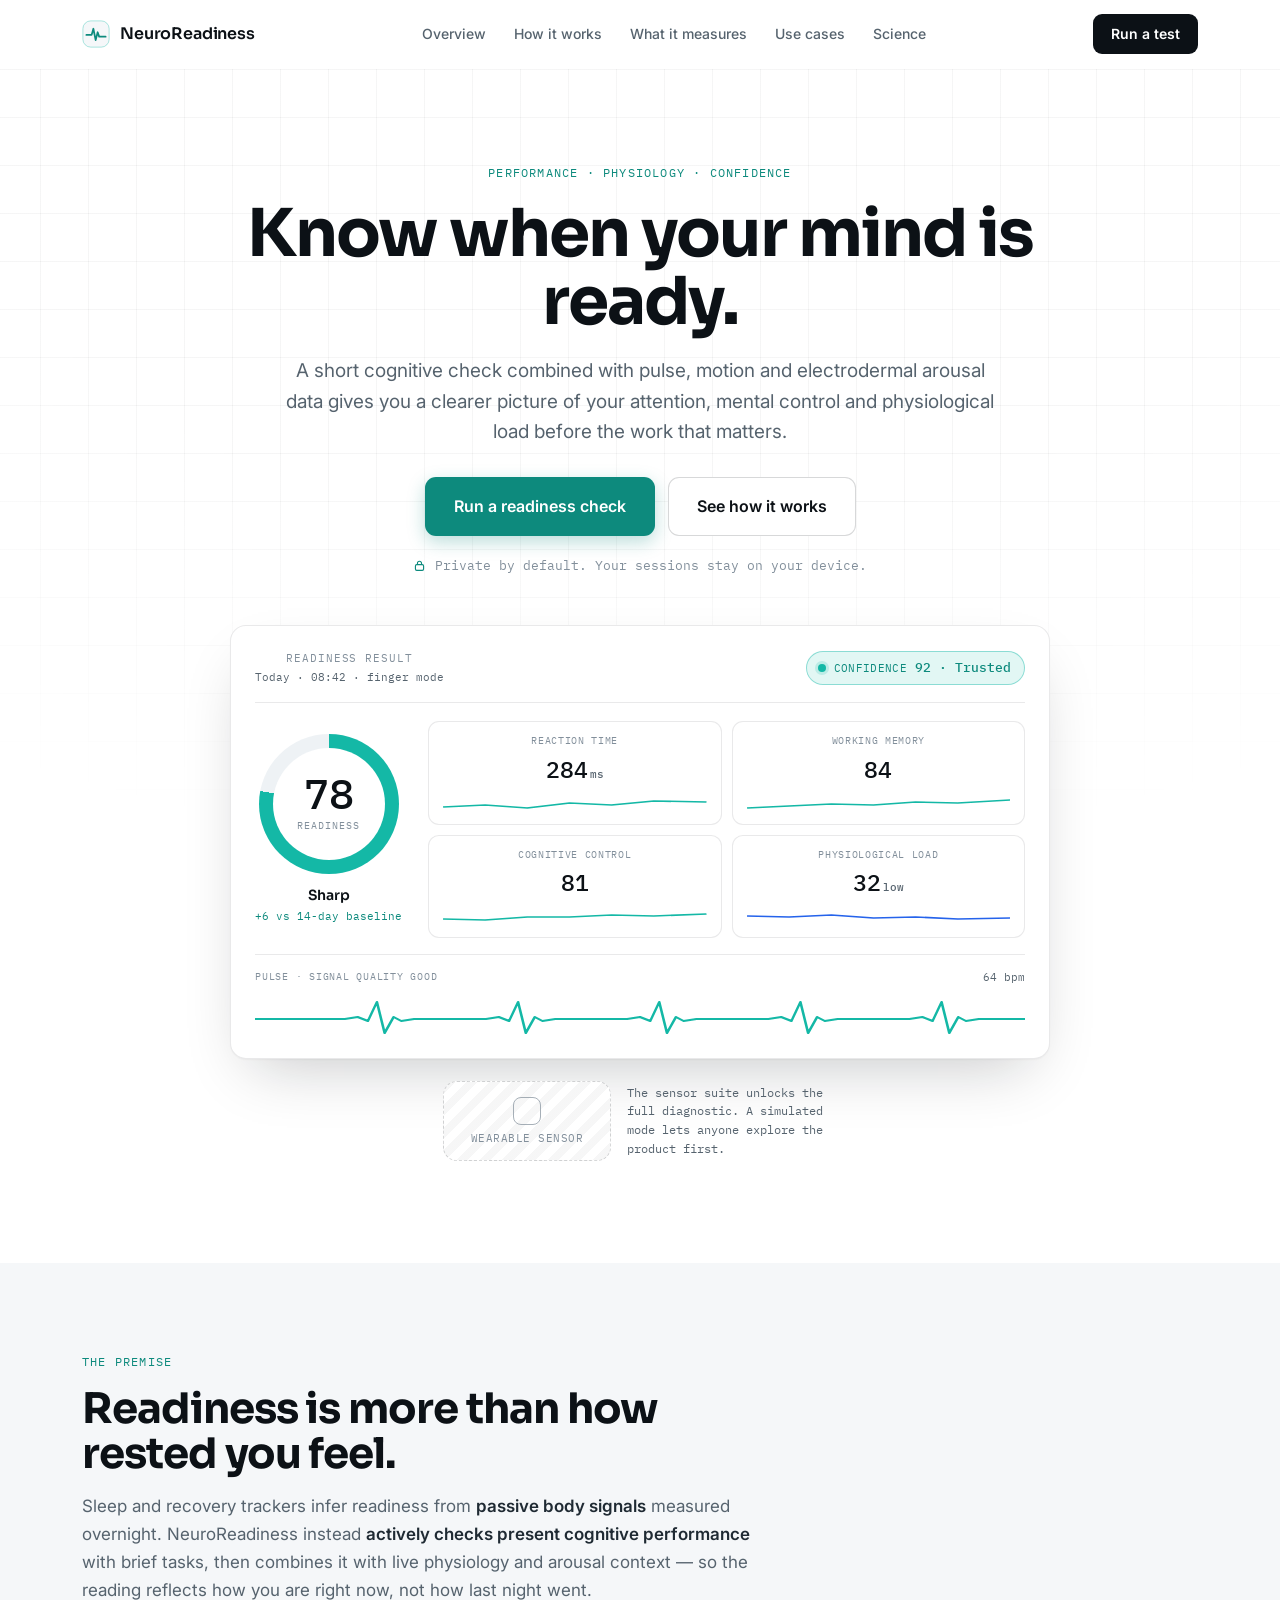
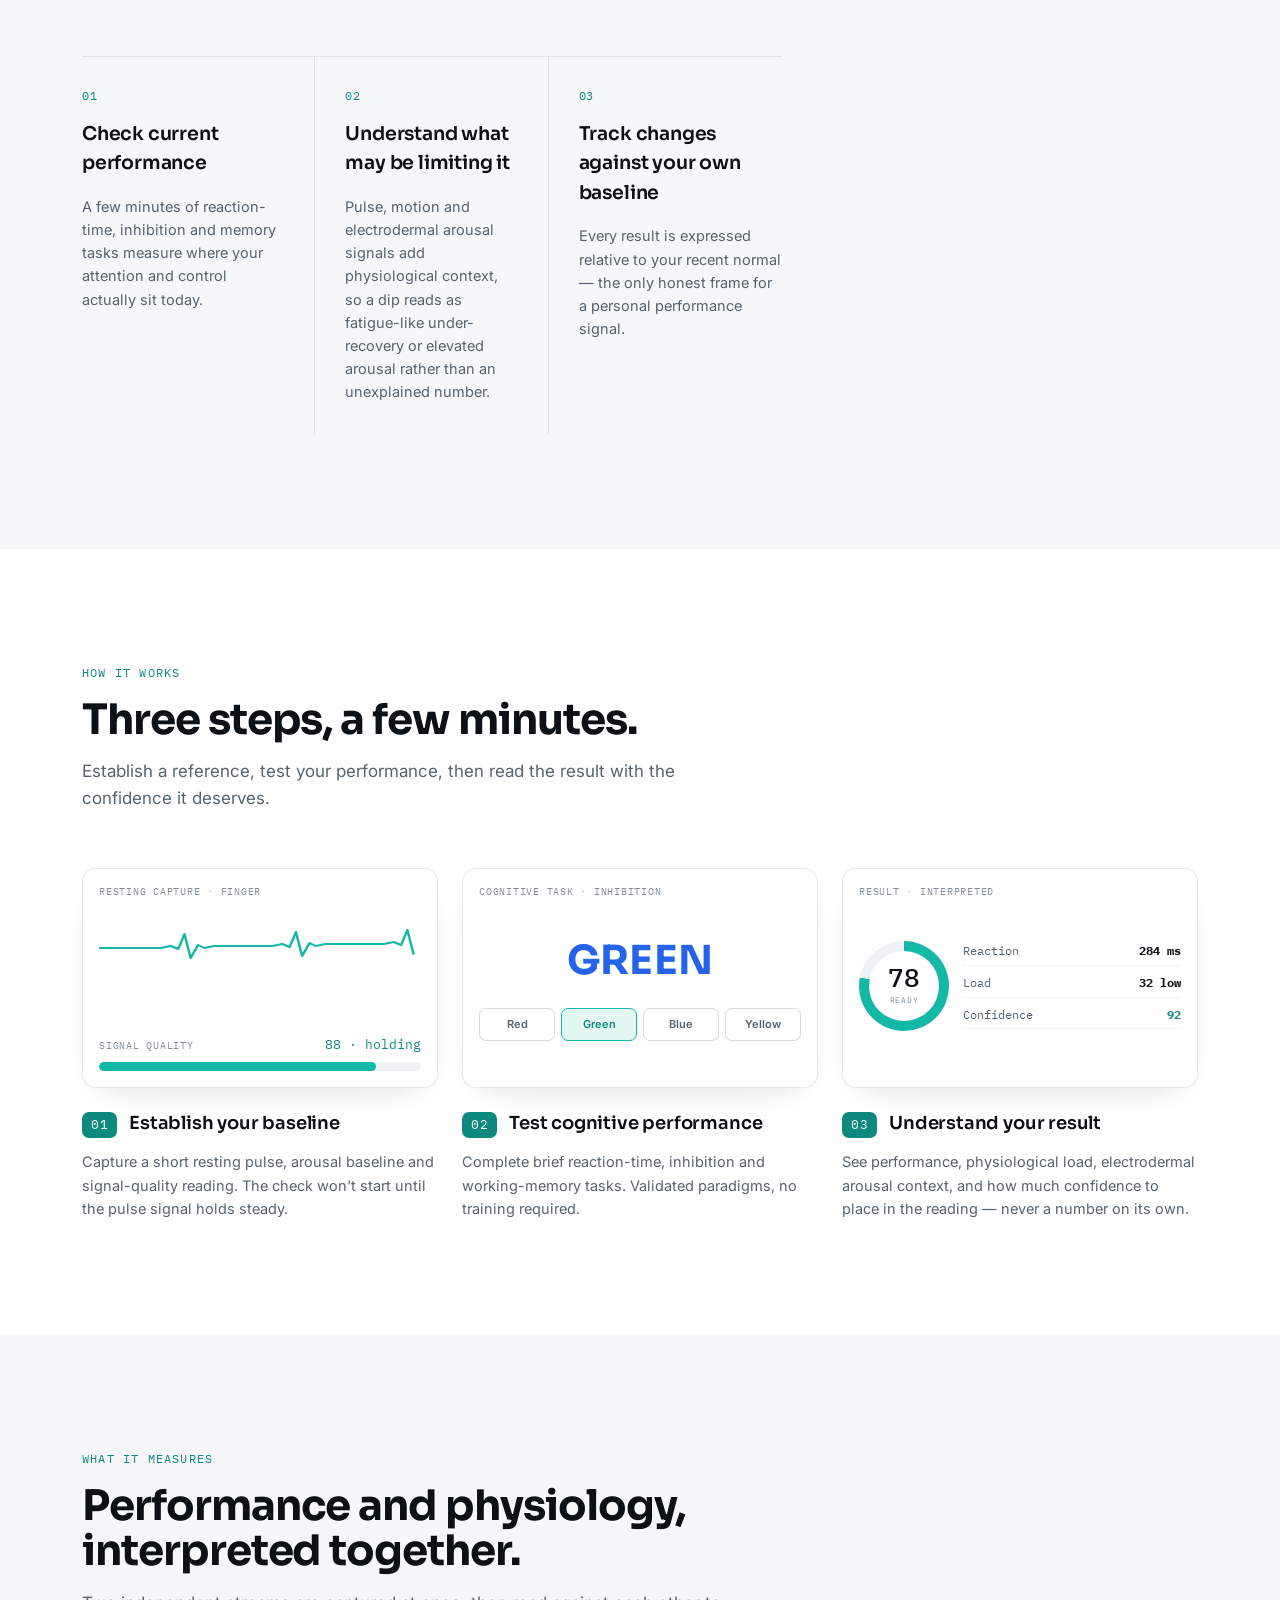
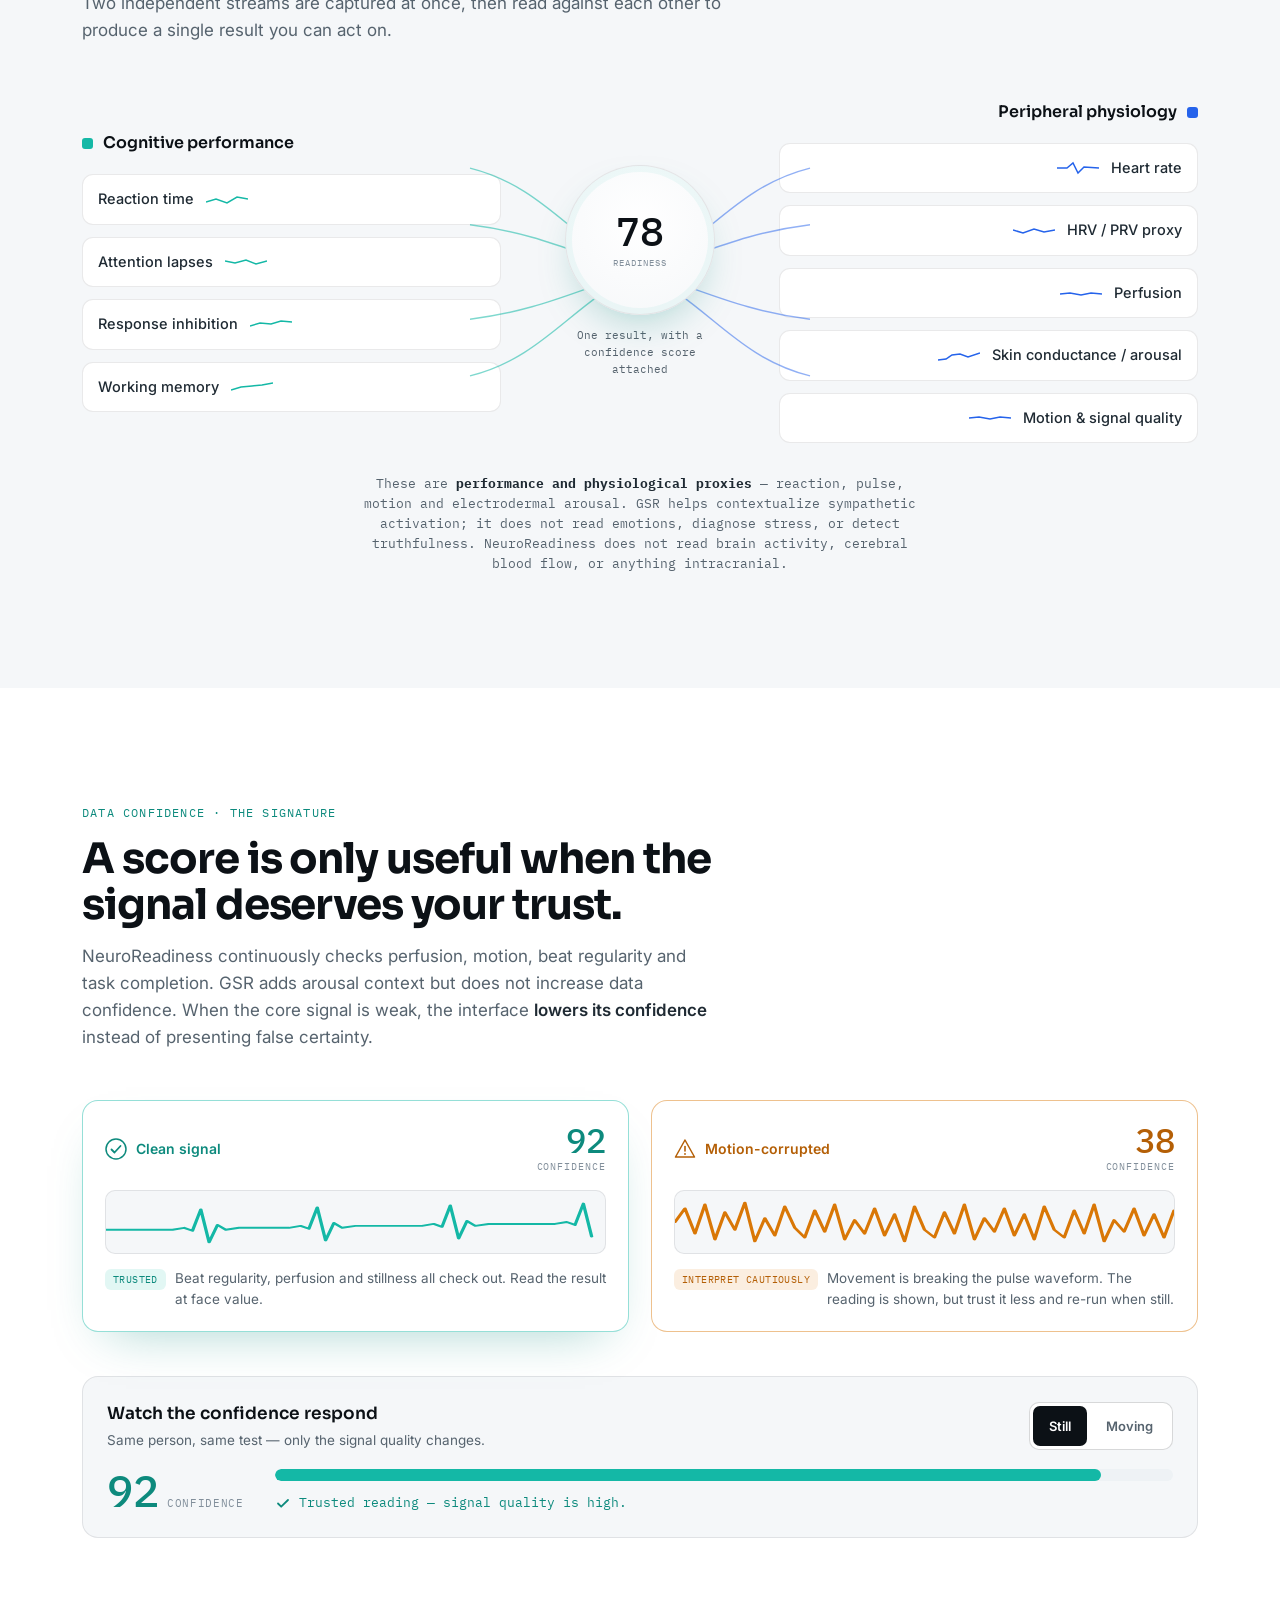
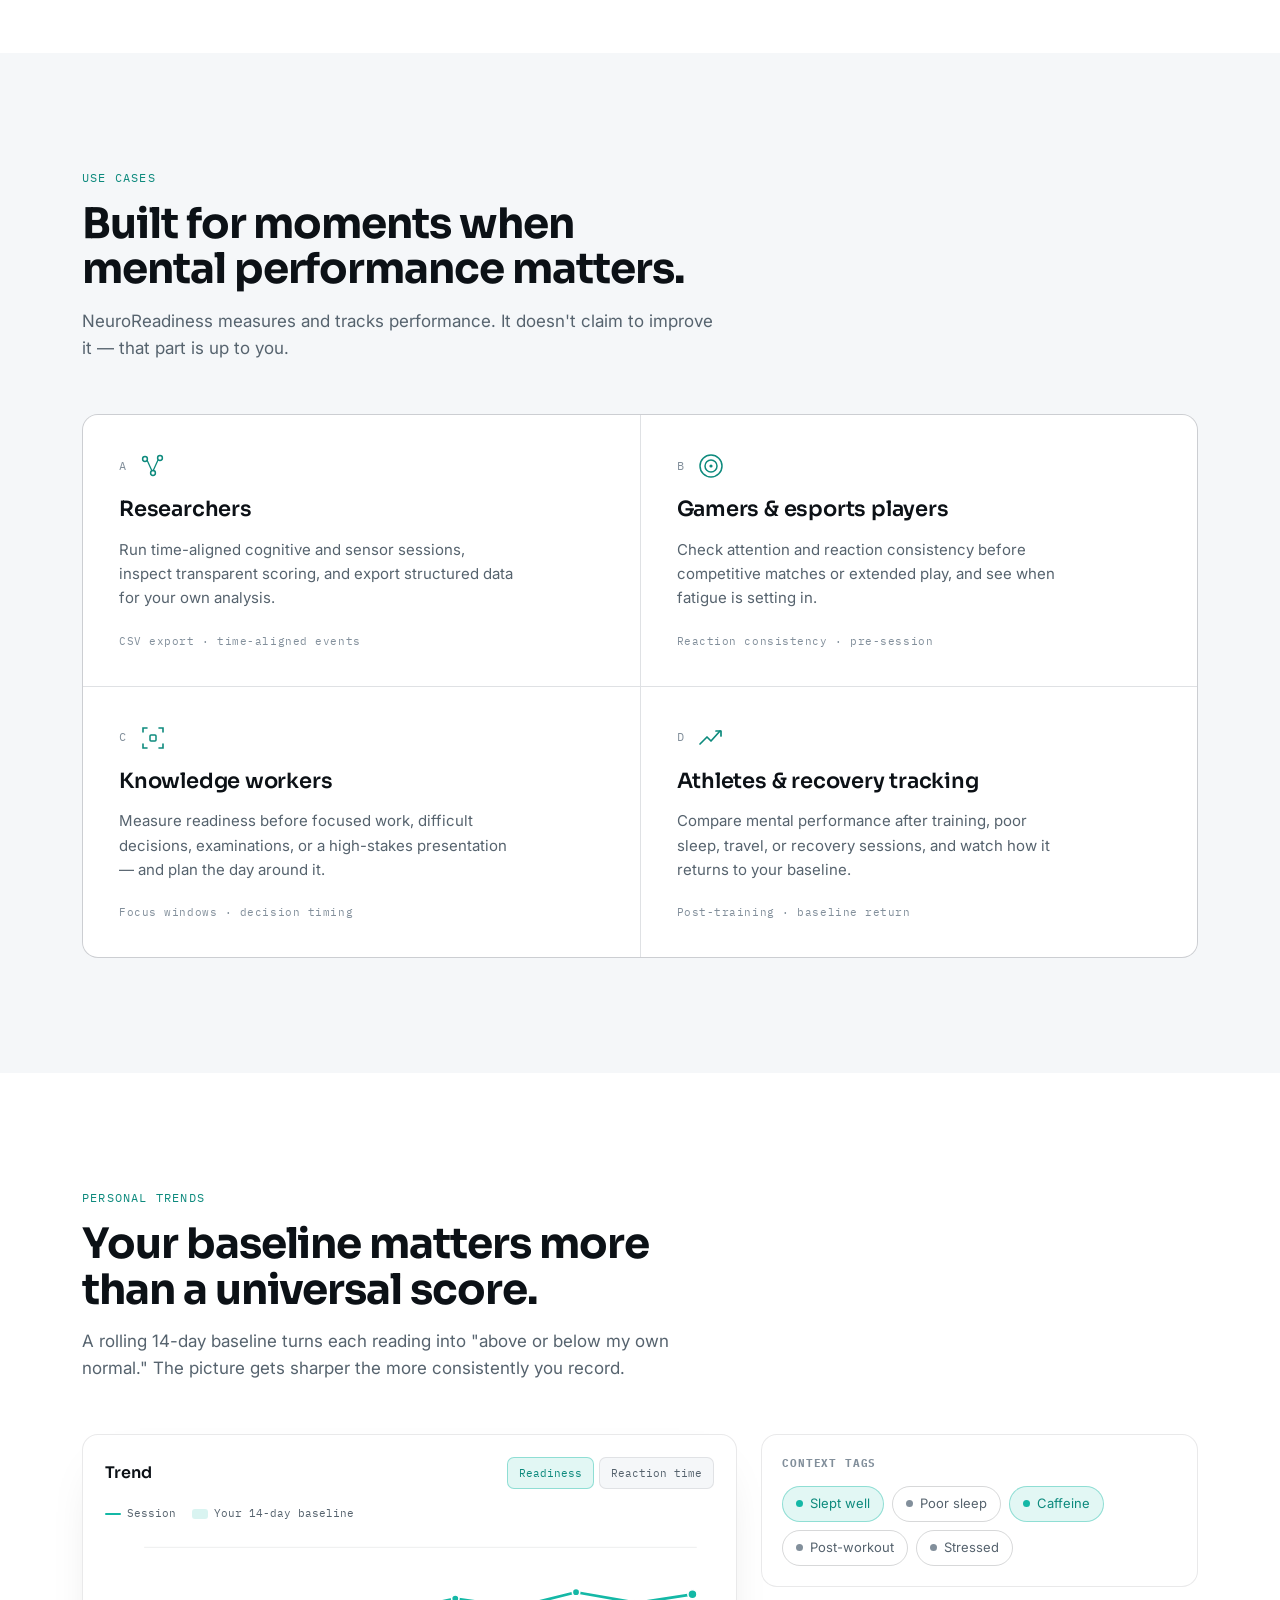
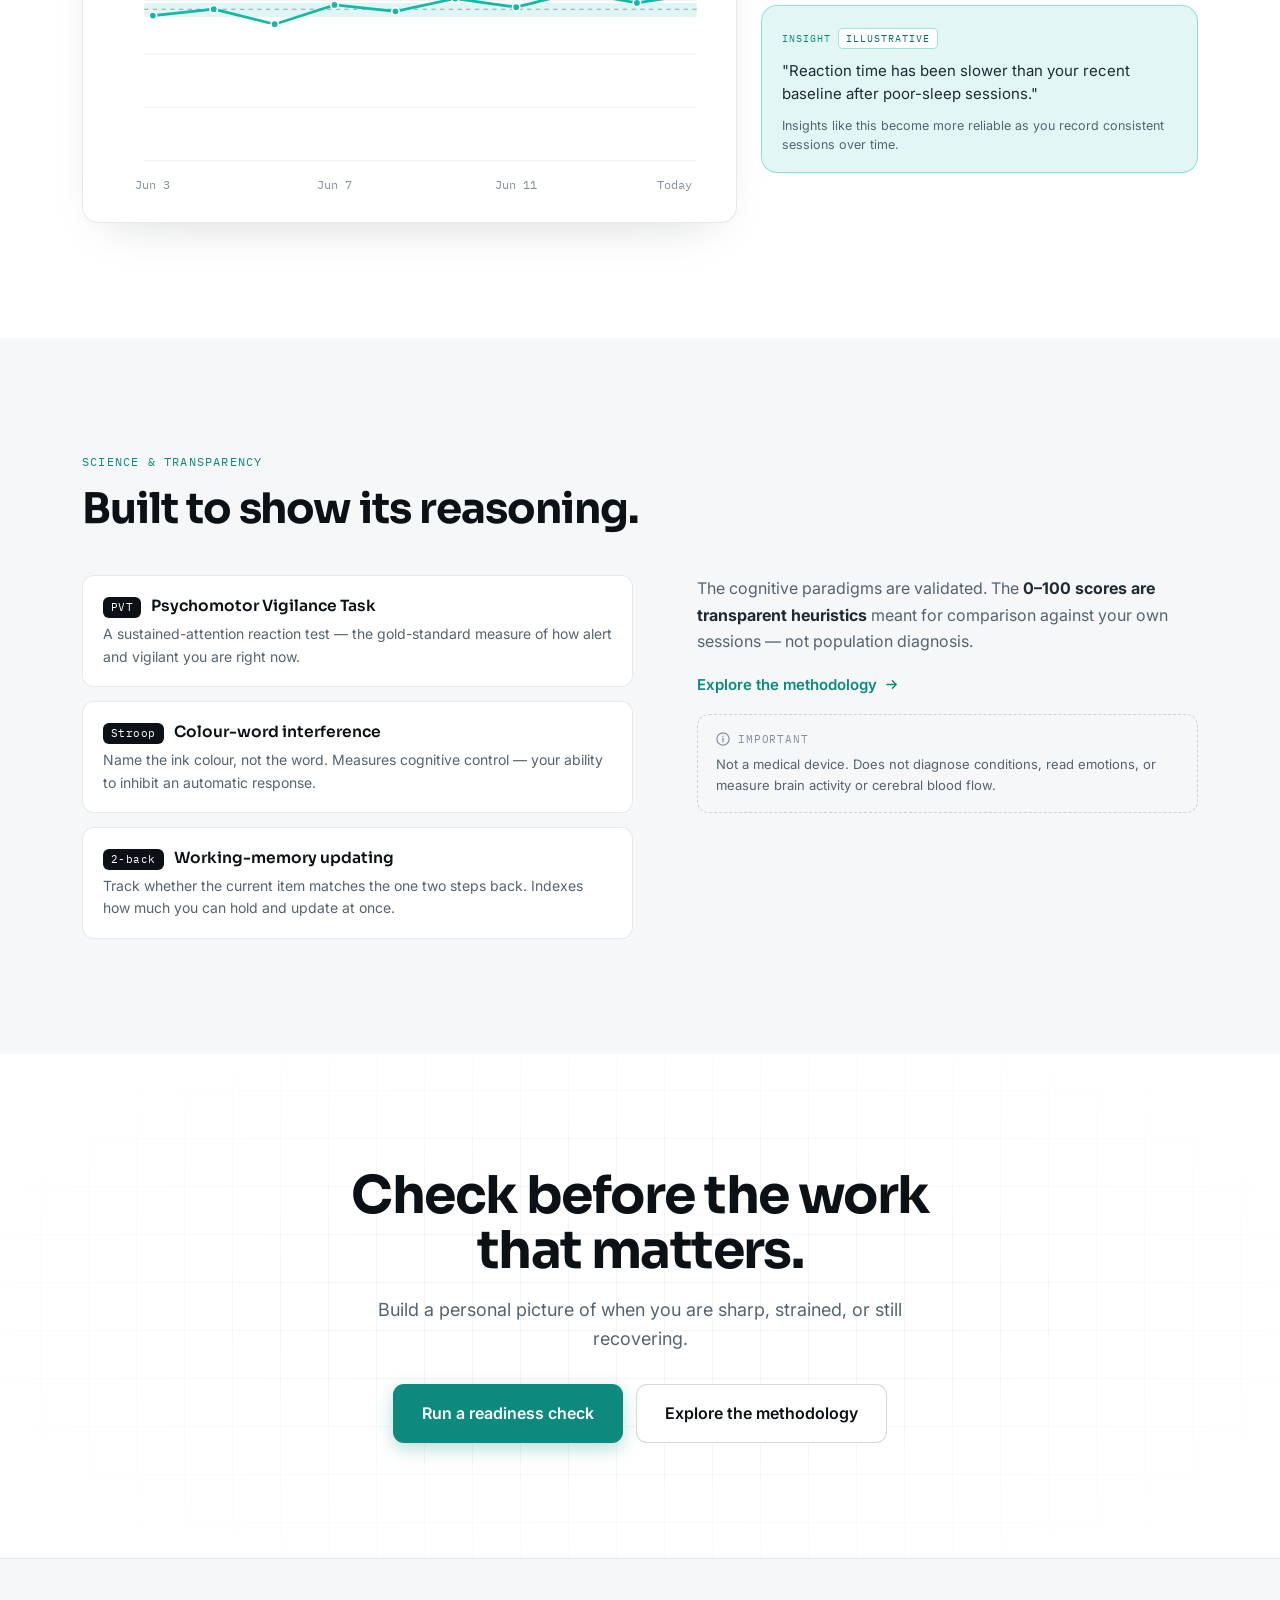
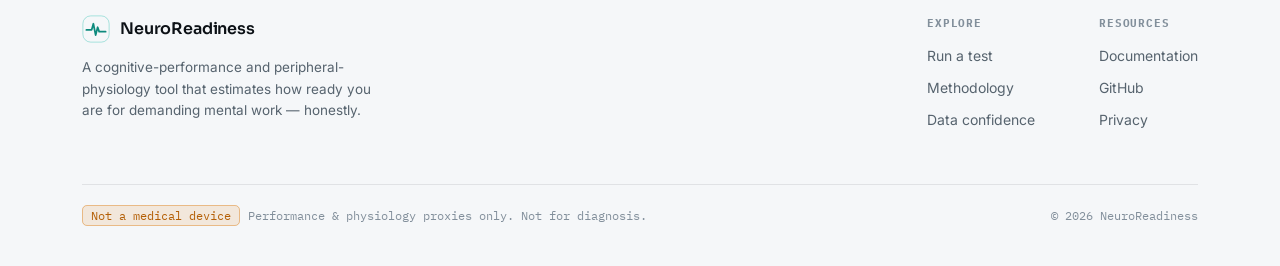
==== commit a8e8a7e1: "Deploy: Task 2 — Supabase accounts + cloud history" ====
--- a/index.html
+++ b/index.html
@@ -4,7 +4,7 @@
 <meta charset="UTF-8" />
 <meta name="viewport" content="width=device-width, initial-scale=1.0" />
 <title>NeuroReadiness — Know when your mind is ready</title>
-<meta name="description" content="A short cognitive check combined with pulse and motion data estimates how ready you are for demanding mental work — and tells you how much to trust the reading." />
+<meta name="description" content="A short cognitive check combined with pulse, motion and electrodermal arousal data estimates how ready you are for demanding mental work — and tells you how much to trust the reading." />
 <link rel="preconnect" href="https://fonts.googleapis.com" />
 <link rel="preconnect" href="https://fonts.gstatic.com" crossorigin />
 <link href="https://fonts.googleapis.com/css2?family=Inter:wght@400;500;600;700&family=Sora:wght@500;600;700&family=IBM+Plex+Mono:wght@400;500&display=swap" rel="stylesheet" />
@@ -34,7 +34,7 @@
       <a href="#science">Science</a>
     </nav>
     <div class="nav-right">
-      <a class="nav-cta" href="sensor-setup.html">Run a test</a>
+      <a class="nav-cta" href="account.html">Run a test</a>
       <button class="nav-burger" aria-label="Toggle menu" aria-expanded="false"><span></span><span></span><span></span></button>
     </div>
   </div>
@@ -48,9 +48,9 @@
   <div class="wrap hero-inner">
     <span class="eyebrow reveal in">Performance · physiology · confidence</span>
     <h1 class="hero-title reveal in d1">Know when your mind is ready.</h1>
-    <p class="hero-lede reveal in d2">A short cognitive check combined with pulse and motion data gives you a clearer picture of your attention, mental control and physiological load before the work that matters.</p>
+    <p class="hero-lede reveal in d2">A short cognitive check combined with pulse, motion and electrodermal arousal data gives you a clearer picture of your attention, mental control and physiological load before the work that matters.</p>
     <div class="hero-actions reveal in d3">
-      <a class="btn btn-primary btn-lg" href="sensor-setup.html">Run a readiness check</a>
+      <a class="btn btn-primary btn-lg" href="account.html">Run a readiness check</a>
       <a class="btn btn-ghost btn-lg" href="#how">See how it works</a>
     </div>
     <p class="trust reveal in d4">
@@ -121,7 +121,7 @@
     <div class="section-head promise-lede reveal">
       <span class="eyebrow">The premise</span>
       <h2 class="section-title">Readiness is more than how rested you feel.</h2>
-      <p>Sleep and recovery trackers infer readiness from <strong>passive body signals</strong> measured overnight. NeuroReadiness instead <strong>actively checks present cognitive performance</strong> with brief tasks, then combines it with live physiology — so the reading reflects how you are right now, not how last night went.</p>
+      <p>Sleep and recovery trackers infer readiness from <strong>passive body signals</strong> measured overnight. NeuroReadiness instead <strong>actively checks present cognitive performance</strong> with brief tasks, then combines it with live physiology and arousal context — so the reading reflects how you are right now, not how last night went.</p>
     <div class="outcomes">
       <div class="outcome reveal d1">
         <div class="o-num">01</div>
@@ -131,7 +131,7 @@
       <div class="outcome reveal d2">
         <div class="o-num">02</div>
         <h3>Understand what may be limiting it</h3>
-        <p>Pulse and motion signals add physiological context, so a dip reads as load or fatigue rather than an unexplained number.</p>
+        <p>Pulse, motion and electrodermal arousal signals add physiological context, so a dip reads as fatigue-like under-recovery or elevated arousal rather than an unexplained number.</p>
       </div>
       <div class="outcome reveal d3">
         <div class="o-num">03</div>
@@ -162,7 +162,7 @@
           </div>
         </div>
         <div class="step-meta"><span class="step-num">01</span><h3>Establish your baseline</h3></div>
-        <p>Capture a short resting pulse and signal-quality reading. The check won't start until the signal holds steady.</p>
+        <p>Capture a short resting pulse, arousal baseline and signal-quality reading. The check won't start until the pulse signal holds steady.</p>
       </div>
       <!-- 02 test -->
       <div class="step reveal d2">
@@ -197,7 +197,7 @@
           </div>
         </div>
         <div class="step-meta"><span class="step-num">03</span><h3>Understand your result</h3></div>
-        <p>See performance, physiological load, and how much confidence to place in the reading — never a number on its own.</p>
+        <p>See performance, physiological load, electrodermal arousal context, and how much confidence to place in the reading — never a number on its own.</p>
       </div>
     </div>
   </div>
@@ -249,11 +249,12 @@
         <div class="stream-item">Heart rate<svg class="si-spark" viewBox="0 0 42 18" preserveAspectRatio="none" aria-hidden="true"><polyline points="0,9 10,9 16,4 21,14 27,8 42,9" fill="none" stroke="#2563eb" stroke-width="1.5"/></svg></div>
         <div class="stream-item">HRV / PRV proxy<svg class="si-spark" viewBox="0 0 42 18" preserveAspectRatio="none" aria-hidden="true"><polyline points="0,8 10,11 21,7 31,10 42,8" fill="none" stroke="#2563eb" stroke-width="1.5"/></svg></div>
         <div class="stream-item">Perfusion<svg class="si-spark" viewBox="0 0 42 18" preserveAspectRatio="none" aria-hidden="true"><polyline points="0,10 10,9 21,11 31,9 42,10" fill="none" stroke="#2563eb" stroke-width="1.5"/></svg></div>
+        <div class="stream-item">Skin conductance / arousal<svg class="si-spark" viewBox="0 0 42 18" preserveAspectRatio="none" aria-hidden="true"><polyline points="0,13 8,12 14,8 22,7 30,10 42,6" fill="none" stroke="#2563eb" stroke-width="1.5"/></svg></div>
         <div class="stream-item">Motion &amp; signal quality<svg class="si-spark" viewBox="0 0 42 18" preserveAspectRatio="none" aria-hidden="true"><polyline points="0,9 10,8 21,10 31,8 42,9" fill="none" stroke="#2563eb" stroke-width="1.5"/></svg></div>
       </div>
     </div>
 
-    <p class="measure-note reveal">These are <b>performance and physiological proxies</b> — reaction, pulse, motion. NeuroReadiness does not read brain activity, cerebral blood flow, or anything intracranial.</p>
+    <p class="measure-note reveal">These are <b>performance and physiological proxies</b> — reaction, pulse, motion and electrodermal arousal. GSR helps contextualize sympathetic activation; it does not read emotions, diagnose stress, or detect truthfulness. NeuroReadiness does not read brain activity, cerebral blood flow, or anything intracranial.</p>
   </div>
 </section>
 
@@ -263,7 +264,7 @@
     <div class="section-head reveal">
       <span class="eyebrow">Data confidence · the signature</span>
       <h2 class="section-title">A score is only useful when the signal deserves your trust.</h2>
-      <p class="section-lede">NeuroReadiness continuously checks perfusion, motion, beat regularity and task completion. When the data is weak, the interface <strong>lowers its confidence</strong> instead of presenting false certainty.</p>
+      <p class="section-lede">NeuroReadiness continuously checks perfusion, motion, beat regularity and task completion. GSR adds arousal context but does not increase data confidence. When the core signal is weak, the interface <strong>lowers its confidence</strong> instead of presenting false certainty.</p>
     </div>
 
     <div class="conf-compare">
@@ -468,7 +469,7 @@
         <a class="link-arrow" href="app.html#/faq">Explore the methodology <svg viewBox="0 0 16 16" fill="none" aria-hidden="true"><path d="M3 8h10M9 4l4 4-4 4" stroke="currentColor" stroke-width="1.6" stroke-linecap="round" stroke-linejoin="round"/></svg></a>
         <div class="not-medical">
           <div class="nm-h"><svg width="14" height="14" viewBox="0 0 16 16" fill="none" aria-hidden="true"><circle cx="8" cy="8" r="7" stroke="currentColor" stroke-width="1.4"/><path d="M8 7.2v4" stroke="currentColor" stroke-width="1.4" stroke-linecap="round"/><circle cx="8" cy="4.8" r=".8" fill="currentColor"/></svg>Important</div>
-          <p>Not a medical device. Does not diagnose conditions, or measure brain activity or cerebral blood flow.</p>
+          <p>Not a medical device. Does not diagnose conditions, read emotions, or measure brain activity or cerebral blood flow.</p>
         </div>
       </div>
     </div>
@@ -482,7 +483,7 @@
     <h2 class="reveal">Check before the work that matters.</h2>
     <p class="reveal d1">Build a personal picture of when you are sharp, strained, or still recovering.</p>
     <div class="final-actions reveal d2">
-      <a class="btn btn-primary btn-lg" href="sensor-setup.html">Run a readiness check</a>
+      <a class="btn btn-primary btn-lg" href="account.html">Run a readiness check</a>
       <a class="btn btn-ghost btn-lg" href="#science">Explore the methodology</a>
     </div>
   </div>
@@ -504,7 +505,7 @@
       <div class="footer-cols">
         <div class="footer-col">
           <h4>Explore</h4>
-          <a href="sensor-setup.html">Run a test</a>
+          <a href="account.html">Run a test</a>
           <a href="app.html#/faq">Methodology</a>
           <a href="#confidence">Data confidence</a>
         </div>
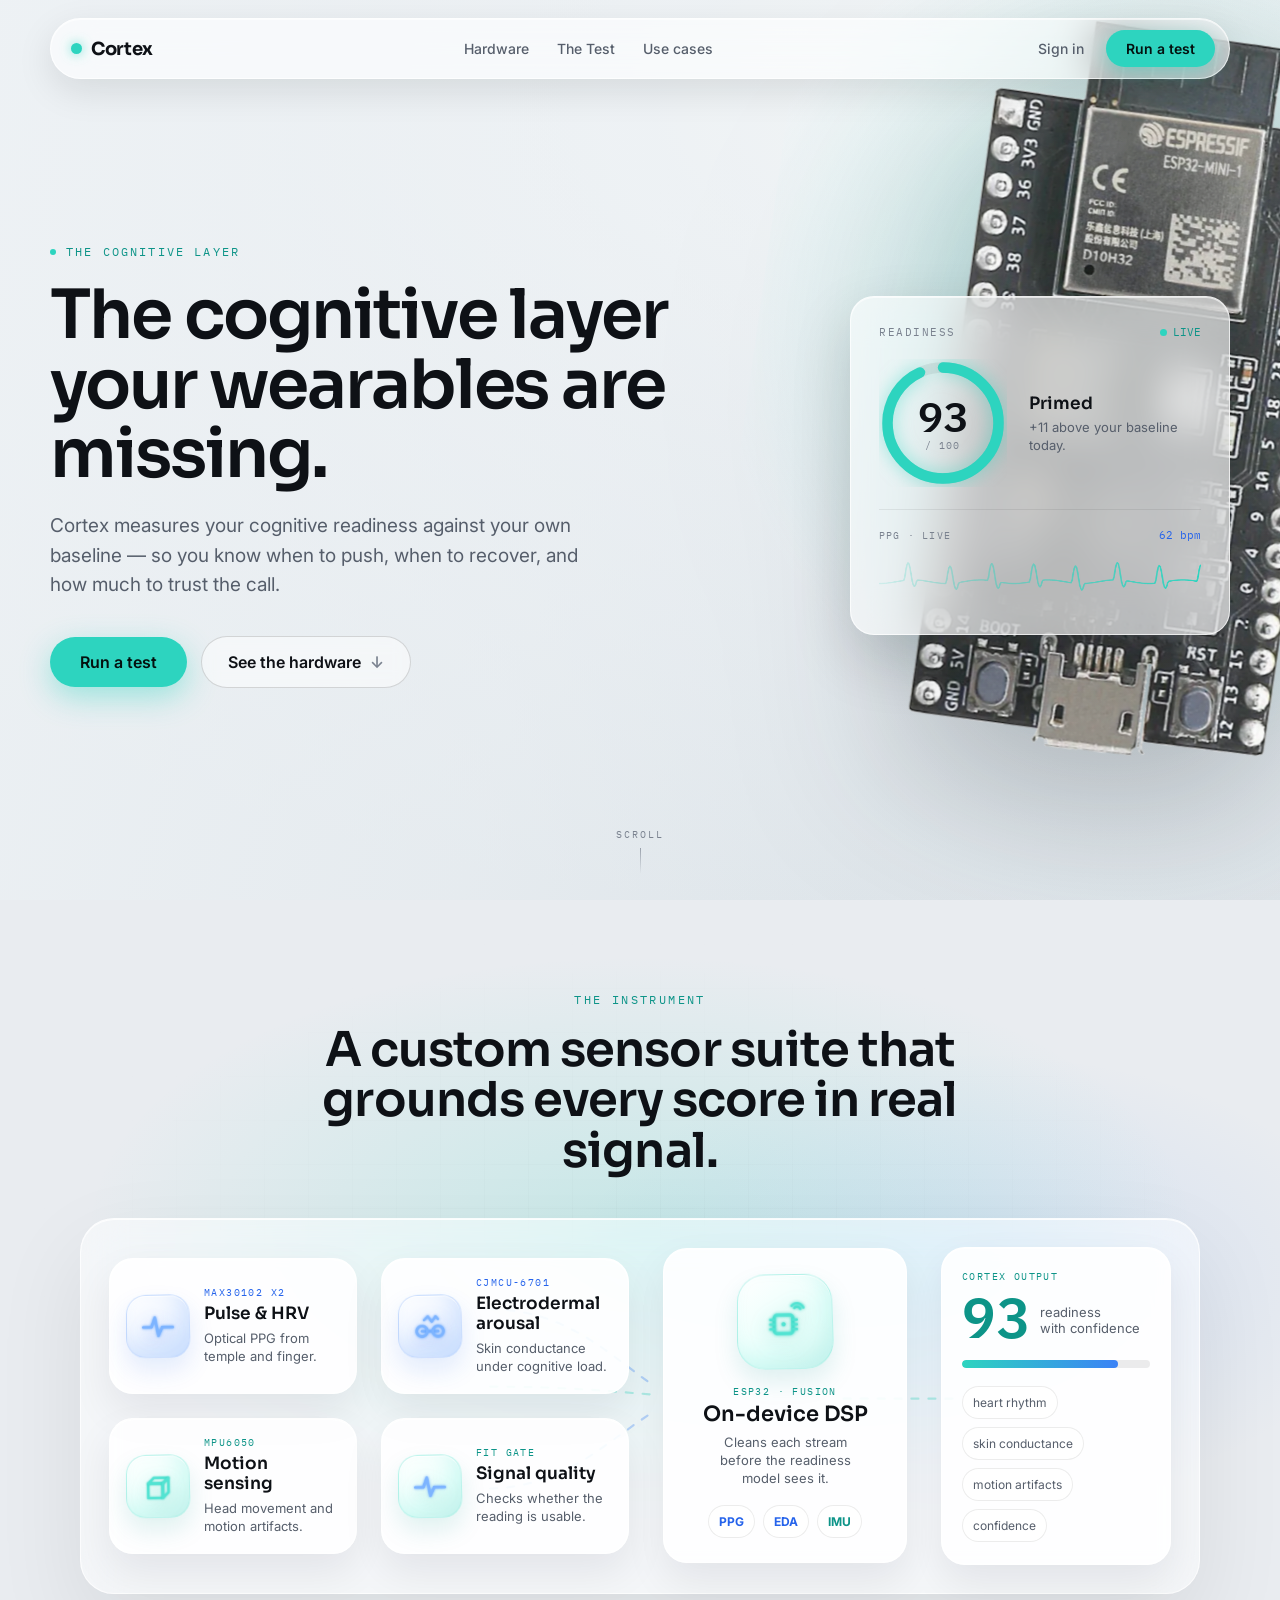
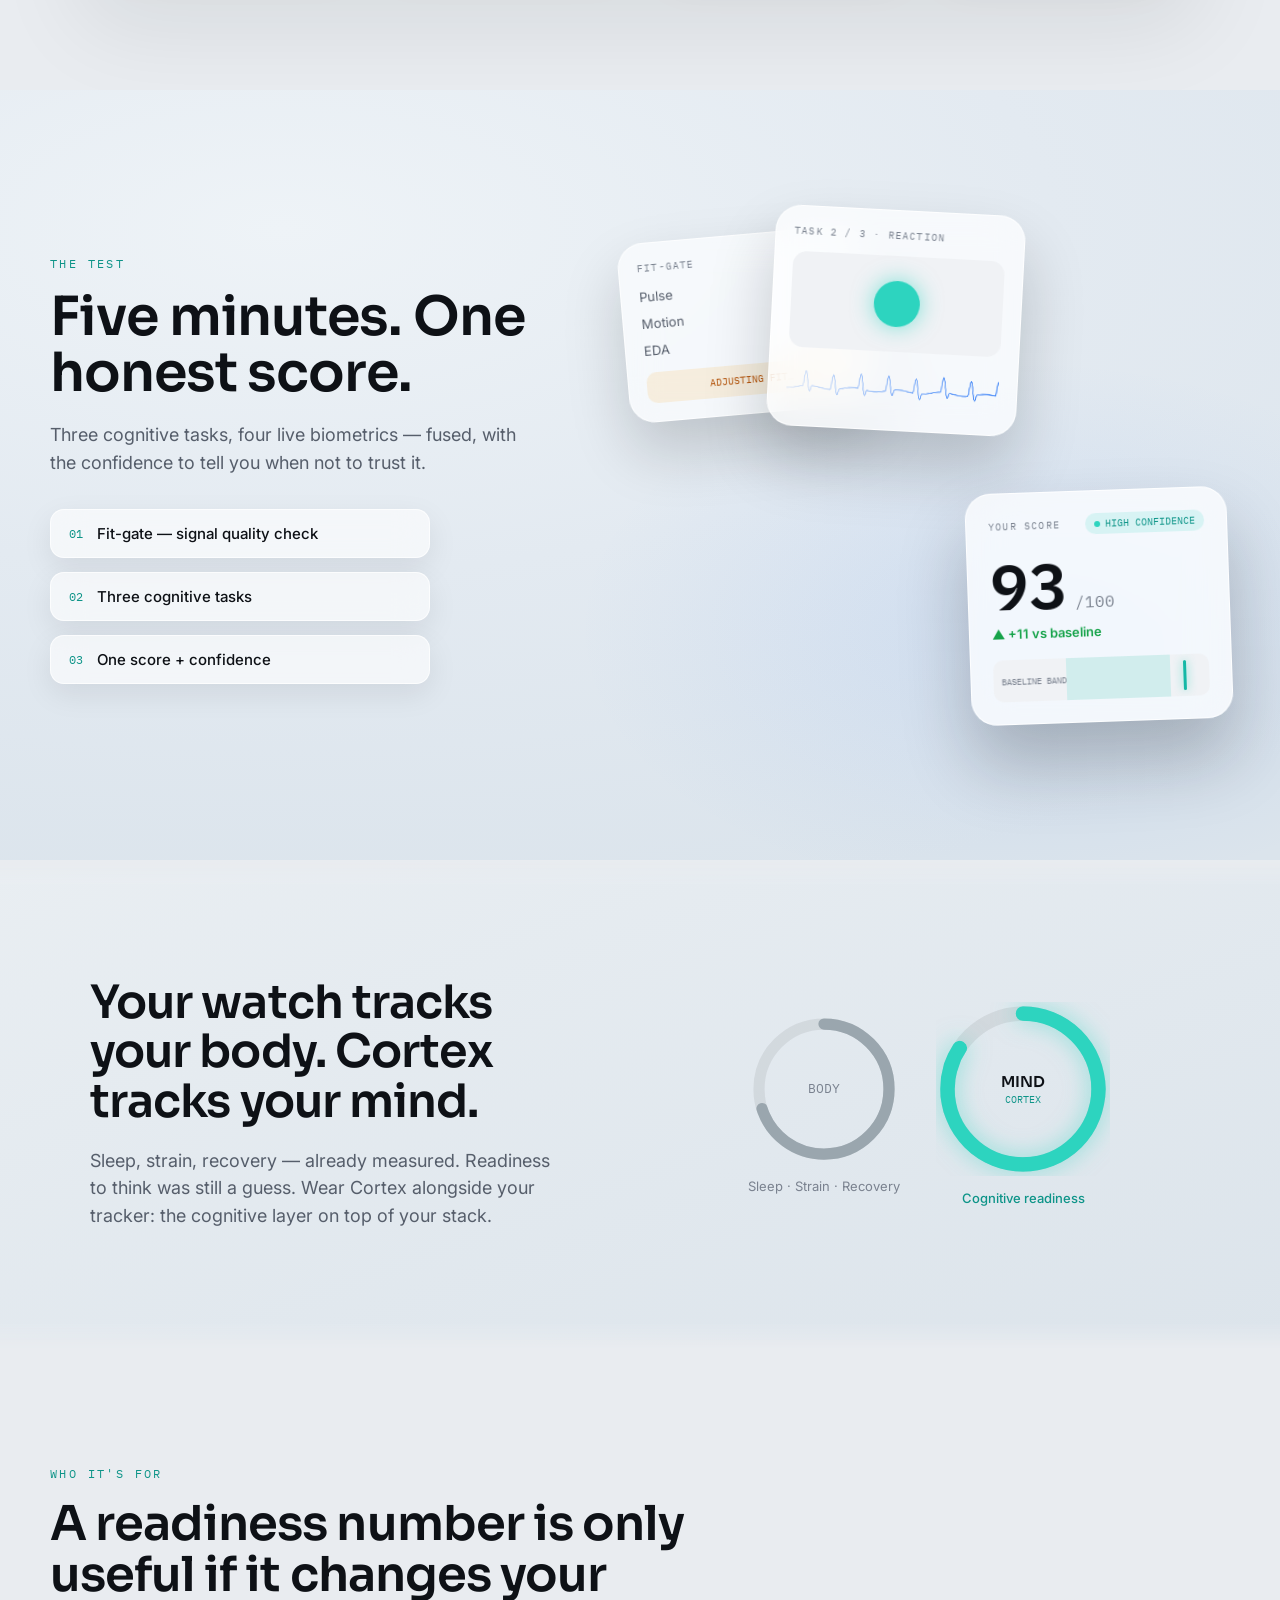
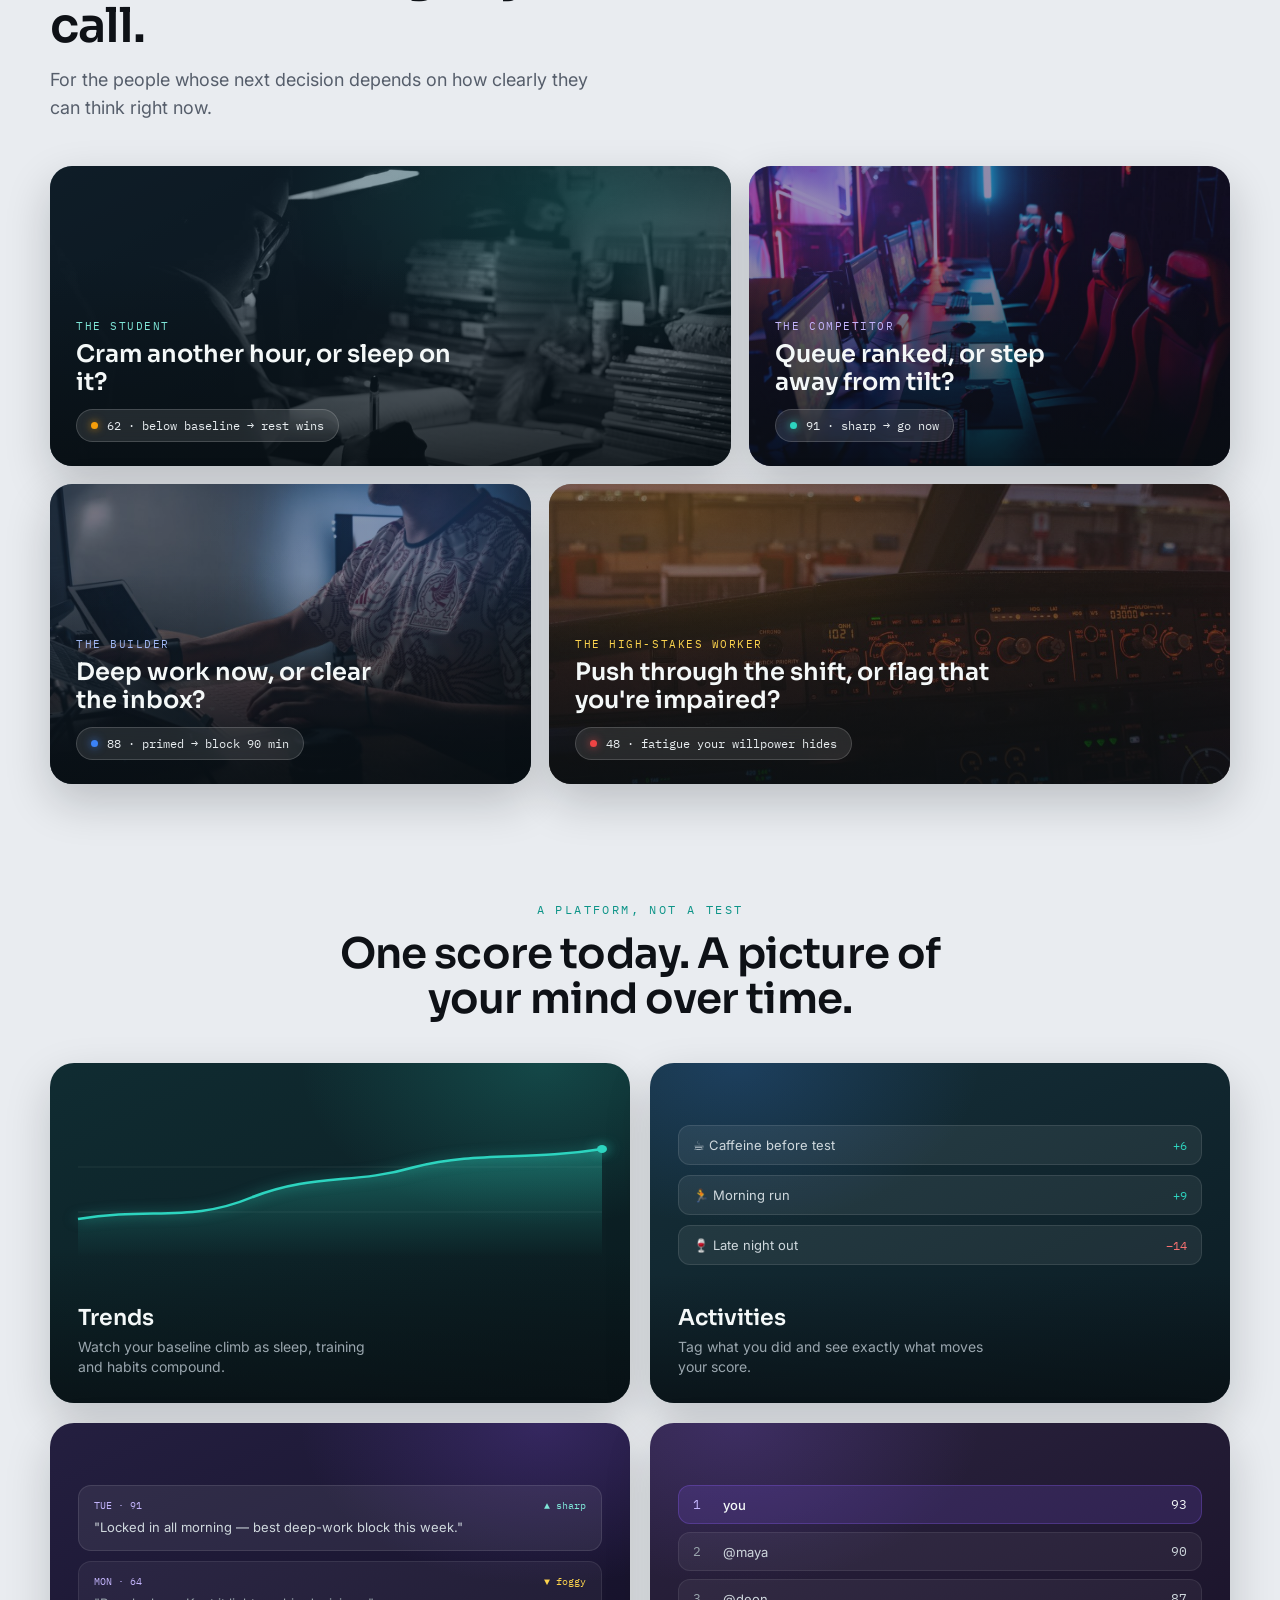
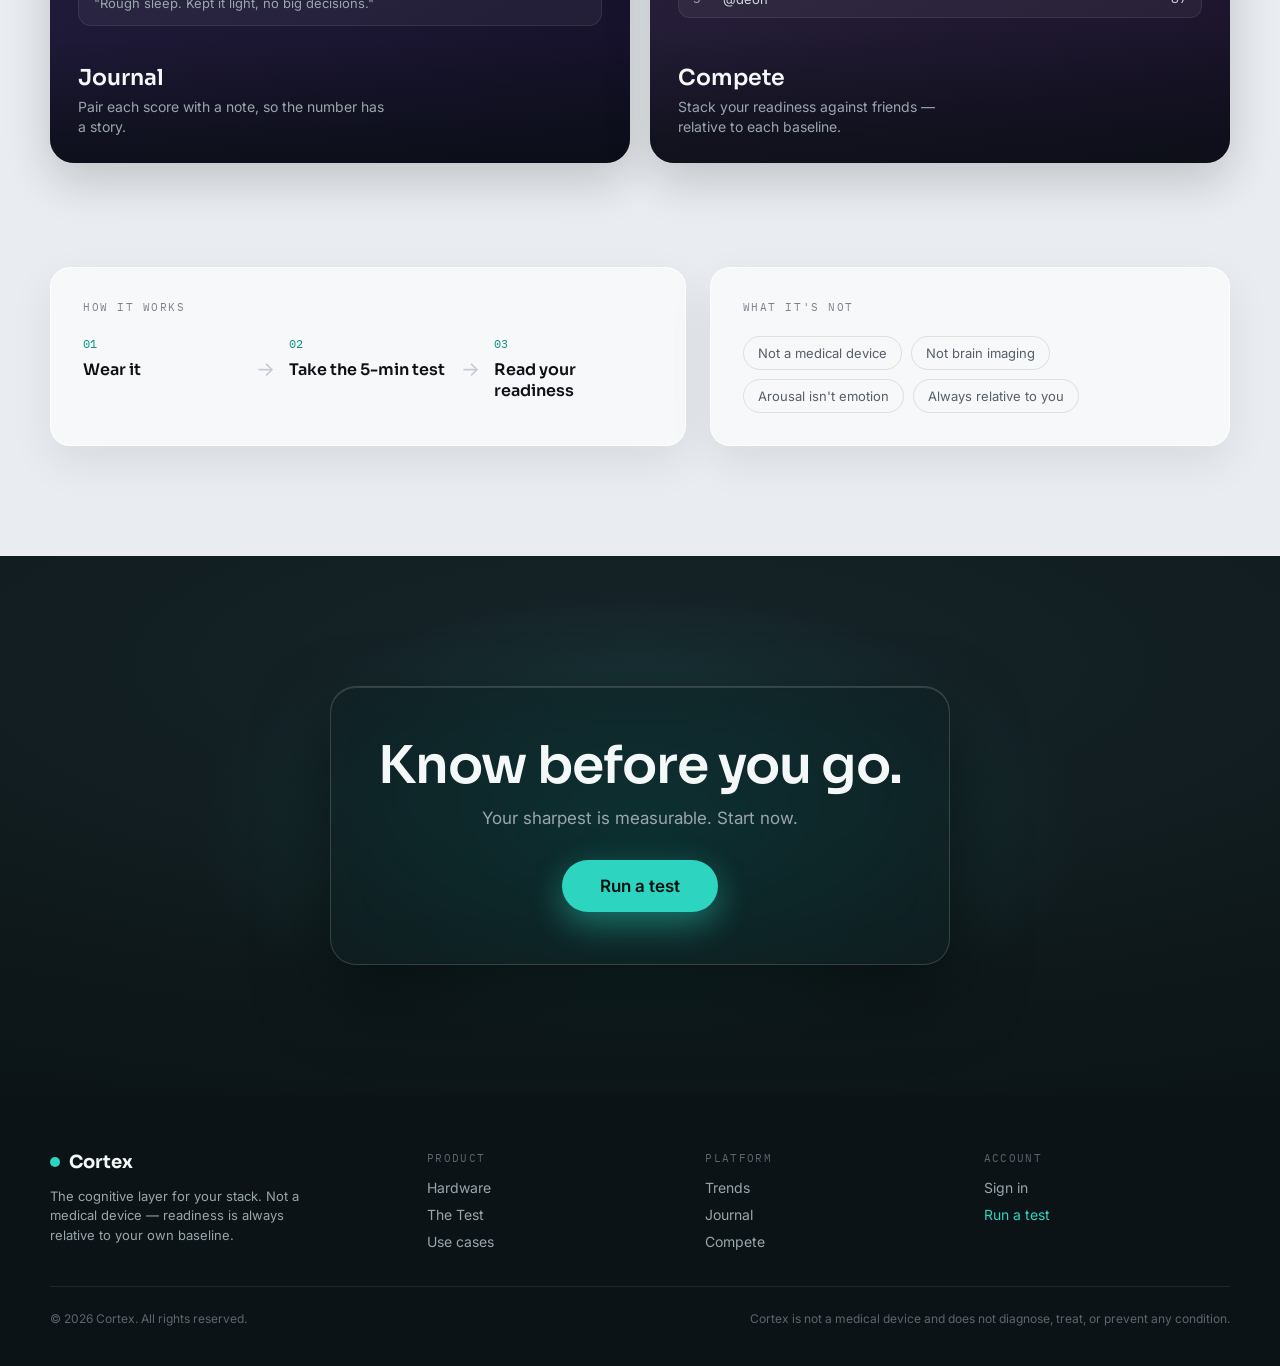
==== commit 4f0095d4: "Deploy Cortex platform: rebrand, image-led landing, dashboard hub, test reskin Rebrand NeuroReadines" ====
--- a/index.html
+++ b/index.html
@@ -1,541 +1,570 @@
 <!DOCTYPE html>
 <html lang="en">
 <head>
-<meta charset="UTF-8" />
-<meta name="viewport" content="width=device-width, initial-scale=1.0" />
-<title>NeuroReadiness — Know when your mind is ready</title>
-<meta name="description" content="A short cognitive check combined with pulse, motion and electrodermal arousal data estimates how ready you are for demanding mental work — and tells you how much to trust the reading." />
-<link rel="preconnect" href="https://fonts.googleapis.com" />
-<link rel="preconnect" href="https://fonts.gstatic.com" crossorigin />
-<link href="https://fonts.googleapis.com/css2?family=Inter:wght@400;500;600;700&family=Sora:wght@500;600;700&family=IBM+Plex+Mono:wght@400;500&display=swap" rel="stylesheet" />
-<link rel="stylesheet" href="css/landing.v6.css" />
-<!-- PWA: installable + offline. SW only registers over http/https, so the file:// demo is unaffected. -->
+<meta charset="utf-8">
+<meta name="viewport" content="width=device-width, initial-scale=1">
+<title>Cortex — The cognitive layer your wearables are missing</title>
+<meta name="description" content="Cortex measures how ready your mind is to perform — three short cognitive tasks plus a custom head-worn sensor suite, fused into honest, personal readiness scores with a confidence gate. Not a medical device." />
+<link rel="preconnect" href="https://fonts.googleapis.com">
+<link rel="preconnect" href="https://fonts.gstatic.com" crossorigin>
+<link href="https://fonts.googleapis.com/css2?family=Sora:wght@400;500;600;700&family=Inter:wght@400;500;600&family=IBM+Plex+Mono:wght@400;500;600&display=swap" rel="stylesheet">
+<link rel="stylesheet" href="css/cortex.css" />
 <link rel="manifest" href="manifest.webmanifest" />
-<meta name="theme-color" content="#ffffff" />
+<meta name="theme-color" content="#E9ECF0" />
 <link rel="icon" href="icons/icon.svg" type="image/svg+xml" />
 <link rel="apple-touch-icon" href="icons/icon.svg" />
 <meta name="apple-mobile-web-app-capable" content="yes" />
-<meta name="apple-mobile-web-app-title" content="NeuroReadiness" />
+<meta name="apple-mobile-web-app-title" content="Cortex" />
+<link rel="preload" as="image" href="assets/sensors/esp32.png" />
+<style>
+  body{background:#E9ECF0;}
+  ::selection{background:rgba(45,212,191,0.28);}
+  @keyframes cxZoom{from{transform:scale(1);}to{transform:scale(1.09);}}
+  @keyframes cxPulse{0%,100%{opacity:.35;transform:scale(1);}50%{opacity:1;transform:scale(1.7);}}
+  .lp [data-reveal]{opacity:0;transform:translateY(28px);transition:opacity .7s cubic-bezier(.16,1,.3,1),transform .7s cubic-bezier(.16,1,.3,1);}
+  .lp [data-reveal].in{opacity:1;transform:none;}
+  @media (prefers-reduced-motion: reduce){*{animation:none!important;transition:none!important;}.lp [data-reveal]{opacity:1!important;transform:none!important;}}
+  /* Mobile: keep wordmark + Run a test, drop center links + hero board */
+  @media (max-width: 760px){
+    .lp [data-cx-navlinks]{display:none!important;}
+    .lp .nav-signin{display:none!important;}
+    .lp [data-cx-parallax]{display:none!important;}
+    .lp .persona-grid{grid-template-columns:1fr!important;grid-auto-rows:260px!important;}
+    .lp .persona-grid > div{grid-column:auto!important;}
+    .lp .platform-grid{grid-template-columns:1fr!important;}
+    .lp .callout-grid{grid-template-columns:1fr!important;}
+    .lp .hero-grid{grid-template-columns:1fr!important;}
+    .lp .test-grid{grid-template-columns:1fr!important;}
+    .lp .fits-grid{grid-template-columns:1fr!important;}
+    .lp .footer-cols{grid-template-columns:1fr 1fr!important;}
+  }
+  .persona-photo{position:absolute;inset:0;width:100%;height:100%;object-fit:cover;opacity:0.5;z-index:0;}
+</style>
 </head>
-<body>
-
-<!-- ============================ NAV ============================ -->
-<header class="nav" id="top">
-  <div class="wrap nav-inner">
-    <a class="brand" href="#top" aria-label="NeuroReadiness home">
-      <svg class="mark" viewBox="0 0 32 32" fill="none" aria-hidden="true"><rect x="1" y="1" width="30" height="30" rx="9" fill="#f5f7f9" stroke="rgba(20,184,166,0.4)"/><path d="M5 17 H11 l2-7 2.6 13 2.3-9 1.7 5 H27" stroke="#0d8a7d" stroke-width="2" stroke-linecap="round" stroke-linejoin="round" fill="none"/></svg>
-      <span class="name">NeuroReadiness</span>
+<body class="lp" style="font-family:'Inter',system-ui,sans-serif;color:#0E1116;background:#E9ECF0;overflow-x:hidden;position:relative;">
+
+  <!-- ================= NAV ================= -->
+  <nav data-cx-nav style="position:fixed;top:18px;left:50%;transform:translateX(-50%);z-index:100;width:min(1180px,calc(100% - 32px));display:flex;align-items:center;justify-content:space-between;gap:16px;padding:11px 14px 11px 20px;background:rgba(255,255,255,0.6);-webkit-backdrop-filter:blur(20px) saturate(140%);backdrop-filter:blur(20px) saturate(140%);border:1px solid rgba(255,255,255,0.7);border-radius:999px;box-shadow:inset 0 1px 0 rgba(255,255,255,0.6),0 12px 36px rgba(12,17,22,0.1);transition:padding .3s cubic-bezier(.4,0,.2,1),background .3s;">
+    <a href="#hero" style="display:flex;align-items:center;gap:9px;text-decoration:none;color:#0E1116;">
+      <span style="width:11px;height:11px;border-radius:50%;background:#2DD4BF;box-shadow:0 0 12px rgba(45,212,191,0.7);"></span>
+      <span style="font-family:'Sora',sans-serif;font-weight:700;font-size:18px;letter-spacing:-0.02em;">Cortex</span>
     </a>
-    <nav class="nav-links" aria-label="Primary">
-      <a href="#product">Overview</a>
-      <a href="#how">How it works</a>
-      <a href="#measures">What it measures</a>
-      <a href="#cases">Use cases</a>
-      <a href="#science">Science</a>
-    </nav>
-    <div class="nav-right">
-      <a class="nav-cta" href="account.html">Run a test</a>
-      <button class="nav-burger" aria-label="Toggle menu" aria-expanded="false"><span></span><span></span><span></span></button>
-    </div>
-  </div>
-</header>
-
-<main>
-
-<!-- ============================ HERO ============================ -->
-<section class="hero" id="product">
-  <div class="hero-grid-bg" aria-hidden="true"></div>
-  <div class="wrap hero-inner">
-    <span class="eyebrow reveal in">Performance · physiology · confidence</span>
-    <h1 class="hero-title reveal in d1">Know when your mind is ready.</h1>
-    <p class="hero-lede reveal in d2">A short cognitive check combined with pulse, motion and electrodermal arousal data gives you a clearer picture of your attention, mental control and physiological load before the work that matters.</p>
-    <div class="hero-actions reveal in d3">
-      <a class="btn btn-primary btn-lg" href="account.html">Run a readiness check</a>
-      <a class="btn btn-ghost btn-lg" href="#how">See how it works</a>
-    </div>
-    <p class="trust reveal in d4">
-      <svg class="lock" viewBox="0 0 16 16" fill="none" aria-hidden="true"><rect x="3" y="7" width="10" height="7" rx="1.6" stroke="currentColor" stroke-width="1.4"/><path d="M5.5 7V5.2a2.5 2.5 0 0 1 5 0V7" stroke="currentColor" stroke-width="1.4"/></svg>
-      Private by default. Your sessions stay on your device.
-    </p>
-
-    <!-- product composition: results dashboard -->
-    <div class="hero-device reveal in d3">
-      <div class="dash" role="img" aria-label="NeuroReadiness results dashboard: readiness 78 out of 100, plus or minus 6 above the 14-day baseline; reaction time 284 milliseconds; working memory 84; cognitive control 81; physiological load 32 (low); data confidence 92, a trusted reading; resting pulse 64 bpm with good signal quality.">
-        <div class="dash-top">
-          <div>
-            <div class="dt-label">Readiness result</div>
-            <div class="dt-when">Today · 08:42 · finger mode</div>
-          </div>
-          <div class="conf-pill">
-            <span class="cdot"></span>
-            <span class="ctxt">CONFIDENCE</span>
-            <span class="cnum"><span data-count="92">92</span> · Trusted</span>
-          </div>
-        </div>
-        <div class="dash-body">
-          <div>
-            <div class="ring-wrap">
-              <div class="ring"><div class="ring-inner"><div class="rv" data-count="78">78</div><div class="rl">Readiness</div></div></div>
-            </div>
-            <div class="ring-cap"><div class="rc-big">Sharp</div><div class="rc-sub">+6 vs 14-day baseline</div></div>
-          </div>
-          <div class="metrics">
-            <div class="metric">
-              <div class="m-label">Reaction time</div>
-              <div class="m-value">284<span class="u">ms</span></div>
-              <svg class="m-spark" viewBox="0 0 100 16" preserveAspectRatio="none" aria-hidden="true"><polyline points="0,11 16,9 32,12 48,7 64,9 80,5 100,6" fill="none" stroke="#14b8a6" stroke-width="1.6"/></svg>
-            </div>
-            <div class="metric">
-              <div class="m-label">Working memory</div>
-              <div class="m-value">84</div>
-              <svg class="m-spark" viewBox="0 0 100 16" preserveAspectRatio="none" aria-hidden="true"><polyline points="0,12 16,10 32,8 48,9 64,6 80,7 100,4" fill="none" stroke="#14b8a6" stroke-width="1.6"/></svg>
-            </div>
-            <div class="metric">
-              <div class="m-label">Cognitive control</div>
-              <div class="m-value">81</div>
-              <svg class="m-spark" viewBox="0 0 100 16" preserveAspectRatio="none" aria-hidden="true"><polyline points="0,10 16,11 32,8 48,8 64,6 80,7 100,5" fill="none" stroke="#14b8a6" stroke-width="1.6"/></svg>
-            </div>
-            <div class="metric">
-              <div class="m-label">Physiological load</div>
-              <div class="m-value">32<span class="u">low</span></div>
-              <svg class="m-spark" viewBox="0 0 100 16" preserveAspectRatio="none" aria-hidden="true"><polyline points="0,7 16,8 32,6 48,9 64,8 80,10 100,9" fill="none" stroke="#2563eb" stroke-width="1.6"/></svg>
-            </div>
-          </div>
-        </div>
-        <div class="dash-trace">
-          <div class="tr-head"><span class="tr-label">Pulse · signal quality good</span><span class="tr-hr">64 bpm</span></div>
-          <svg viewBox="0 0 600 42" preserveAspectRatio="none" aria-hidden="true"><path d="M0,27 H70 l10,-2 8,4 7,-19 6,31 7,-16 6,4 10,-2 H180 l10,-2 8,4 7,-19 6,31 7,-16 6,4 10,-2 H290 l10,-2 8,4 7,-19 6,31 7,-16 6,4 10,-2 H400 l10,-2 8,4 7,-19 6,31 7,-16 6,4 10,-2 H510 l10,-2 8,4 7,-19 6,31 7,-16 6,4 10,-2 H600" fill="none" stroke="#14b8a6" stroke-width="2" stroke-linecap="round" stroke-linejoin="round"/></svg>
-        </div>
-      </div>
-      <div class="hero-sensor">
-        <div class="ph" style="width:168px;height:80px;"><div class="ph-icon"></div><div class="ph-cap">wearable sensor</div></div>
-        <p class="ph-note">The sensor suite unlocks the full diagnostic. A simulated mode lets anyone explore the product first.</p>
-      </div>
-    </div>
-  </div>
-</section>
-
-<!-- ====================== PRODUCT PROMISE ====================== -->
-<section class="promise alt">
-  <div class="wrap">
-    <div class="section-head promise-lede reveal">
-      <span class="eyebrow">The premise</span>
-      <h2 class="section-title">Readiness is more than how rested you feel.</h2>
-      <p>Sleep and recovery trackers infer readiness from <strong>passive body signals</strong> measured overnight. NeuroReadiness instead <strong>actively checks present cognitive performance</strong> with brief tasks, then combines it with live physiology and arousal context — so the reading reflects how you are right now, not how last night went.</p>
-    <div class="outcomes">
-      <div class="outcome reveal d1">
-        <div class="o-num">01</div>
-        <h3>Check current performance</h3>
-        <p>A few minutes of reaction-time, inhibition and memory tasks measure where your attention and control actually sit today.</p>
-      </div>
-      <div class="outcome reveal d2">
-        <div class="o-num">02</div>
-        <h3>Understand what may be limiting it</h3>
-        <p>Pulse, motion and electrodermal arousal signals add physiological context, so a dip reads as fatigue-like under-recovery or elevated arousal rather than an unexplained number.</p>
-      </div>
-      <div class="outcome reveal d3">
-        <div class="o-num">03</div>
-        <h3>Track changes against your own baseline</h3>
-        <p>Every result is expressed relative to your recent normal — the only honest frame for a personal performance signal.</p>
-      </div>
-    </div>
-  </div>
-</section>
-
-<!-- ======================= HOW IT WORKS ======================= -->
-<section class="how" id="how">
-  <div class="wrap">
-    <div class="section-head reveal">
-      <span class="eyebrow">How it works</span>
-      <h2 class="section-title">Three steps, a few minutes.</h2>
-      <p class="section-lede">Establish a reference, test your performance, then read the result with the confidence it deserves.</p>
-    </div>
-    <div class="steps">
-      <!-- 01 baseline -->
-      <div class="step reveal d1">
-        <div class="step-screen" aria-hidden="true">
-          <div class="mini-label">Resting capture · finger</div>
-          <svg class="mini-pulse" viewBox="0 0 260 60" preserveAspectRatio="none"><path d="M0,38 H50 l8,-2 6,3 5,-15 5,24 6,-13 5,3 8,-2 H140 l8,-2 6,3 5,-15 5,24 6,-13 5,3 8,-2 H230 l8,-2 6,3 5,-15 5,24" fill="none" stroke="#14b8a6" stroke-width="2" stroke-linecap="round" stroke-linejoin="round"/></svg>
-          <div class="qmeter">
-            <div class="qmeter-row"><span class="mini-label">Signal quality</span><span class="qmeter-val">88 · holding</span></div>
-            <div class="qmeter-track"><div class="qmeter-fill"></div></div>
-          </div>
-        </div>
-        <div class="step-meta"><span class="step-num">01</span><h3>Establish your baseline</h3></div>
-        <p>Capture a short resting pulse, arousal baseline and signal-quality reading. The check won't start until the pulse signal holds steady.</p>
-      </div>
-      <!-- 02 test -->
-      <div class="step reveal d2">
-        <div class="step-screen" aria-hidden="true">
-          <div class="mini-label">Cognitive task · inhibition</div>
-          <div class="stroop-mini">
-            <div class="stroop-word" style="color:#2563eb;">GREEN</div>
-            <div class="stroop-chips">
-              <div class="stroop-chip">Red</div>
-              <div class="stroop-chip on">Green</div>
-              <div class="stroop-chip">Blue</div>
-              <div class="stroop-chip">Yellow</div>
-            </div>
-          </div>
-        </div>
-        <div class="step-meta"><span class="step-num">02</span><h3>Test cognitive performance</h3></div>
-        <p>Complete brief reaction-time, inhibition and working-memory tasks. Validated paradigms, no training required.</p>
-      </div>
-      <!-- 03 result -->
-      <div class="step reveal d3">
-        <div class="step-screen" aria-hidden="true">
-          <div class="mini-label">Result · interpreted</div>
-          <div class="result-mini">
-            <div class="rm-ring">
-              <div class="ring"><div class="ring-inner"><div class="rv">78</div><div class="rl">Ready</div></div></div>
-            </div>
-            <div class="rm-side">
-              <div class="rm-line"><span>Reaction</span><b>284 ms</b></div>
-              <div class="rm-line"><span>Load</span><b>32 low</b></div>
-              <div class="rm-line conf"><span>Confidence</span><b>92</b></div>
-            </div>
-          </div>
-        </div>
-        <div class="step-meta"><span class="step-num">03</span><h3>Understand your result</h3></div>
-        <p>See performance, physiological load, electrodermal arousal context, and how much confidence to place in the reading — never a number on its own.</p>
-      </div>
-    </div>
-  </div>
-</section>
-
-<!-- ===================== WHAT IT MEASURES ===================== -->
-<section class="measures alt" id="measures">
-  <div class="wrap">
-    <div class="section-head reveal" style="max-width:64ch;">
-      <span class="eyebrow">What it measures</span>
-      <h2 class="section-title">Performance and physiology, interpreted together.</h2>
-      <p class="section-lede">Two independent streams are captured at once, then read against each other to produce a single result you can act on.</p>
-    </div>
-
-    <div class="measure-stage reveal d1">
-      <!-- cognitive stream -->
-      <div class="stream cog">
-        <div class="stream-title"><span class="st-dot"></span><h3>Cognitive performance</h3></div>
-        <div class="stream-item">Reaction time<svg class="si-spark" viewBox="0 0 42 18" preserveAspectRatio="none" aria-hidden="true"><polyline points="0,12 10,9 21,13 31,7 42,9" fill="none" stroke="#14b8a6" stroke-width="1.5"/></svg></div>
-        <div class="stream-item">Attention lapses<svg class="si-spark" viewBox="0 0 42 18" preserveAspectRatio="none" aria-hidden="true"><polyline points="0,8 10,10 21,7 31,11 42,8" fill="none" stroke="#14b8a6" stroke-width="1.5"/></svg></div>
-        <div class="stream-item">Response inhibition<svg class="si-spark" viewBox="0 0 42 18" preserveAspectRatio="none" aria-hidden="true"><polyline points="0,11 10,8 21,9 31,6 42,7" fill="none" stroke="#14b8a6" stroke-width="1.5"/></svg></div>
-        <div class="stream-item">Working memory<svg class="si-spark" viewBox="0 0 42 18" preserveAspectRatio="none" aria-hidden="true"><polyline points="0,12 10,9 21,8 31,7 42,5" fill="none" stroke="#14b8a6" stroke-width="1.5"/></svg></div>
-      </div>
-
-      <!-- converging core -->
-      <div class="measure-core">
-        <svg viewBox="0 0 380 360" preserveAspectRatio="xMidYMid meet" aria-hidden="true" style="position:absolute;left:50%;top:50%;transform:translate(-50%,-50%);width:360px;height:340px;max-width:none;z-index:1;pointer-events:none;overflow:visible;">
-          <path d="M10,70 C90,90 120,150 190,180" data-draw data-dur="900" stroke="#14b8a6" stroke-width="1.5" fill="none" opacity="0.55"/>
-          <path d="M10,130 C90,140 130,165 190,180" data-draw data-dur="900" data-delay="80" stroke="#14b8a6" stroke-width="1.5" fill="none" opacity="0.55"/>
-          <path d="M10,230 C90,220 130,195 190,180" data-draw data-dur="900" data-delay="160" stroke="#14b8a6" stroke-width="1.5" fill="none" opacity="0.55"/>
-          <path d="M10,290 C90,270 120,210 190,180" data-draw data-dur="900" data-delay="240" stroke="#14b8a6" stroke-width="1.5" fill="none" opacity="0.55"/>
-          <path d="M370,70 C290,90 260,150 190,180" data-draw data-dur="900" stroke="#2563eb" stroke-width="1.5" fill="none" opacity="0.5"/>
-          <path d="M370,130 C290,140 250,165 190,180" data-draw data-dur="900" data-delay="80" stroke="#2563eb" stroke-width="1.5" fill="none" opacity="0.5"/>
-          <path d="M370,230 C290,220 250,195 190,180" data-draw data-dur="900" data-delay="160" stroke="#2563eb" stroke-width="1.5" fill="none" opacity="0.5"/>
-          <path d="M370,290 C290,270 260,210 190,180" data-draw data-dur="900" data-delay="240" stroke="#2563eb" stroke-width="1.5" fill="none" opacity="0.5"/>
-        </svg>
-        <div class="core-node">
-          <div>
-            <div class="cn-v">78</div>
-            <div class="cn-l">Readiness</div>
-          </div>
-        </div>
-        <div class="core-cap">One result, with a confidence score attached</div>
-      </div>
-
-      <!-- physiology stream -->
-      <div class="stream phys">
-        <div class="stream-title" style="justify-content:flex-end;"><h3>Peripheral physiology</h3><span class="st-dot"></span></div>
-        <div class="stream-item">Heart rate<svg class="si-spark" viewBox="0 0 42 18" preserveAspectRatio="none" aria-hidden="true"><polyline points="0,9 10,9 16,4 21,14 27,8 42,9" fill="none" stroke="#2563eb" stroke-width="1.5"/></svg></div>
-        <div class="stream-item">HRV / PRV proxy<svg class="si-spark" viewBox="0 0 42 18" preserveAspectRatio="none" aria-hidden="true"><polyline points="0,8 10,11 21,7 31,10 42,8" fill="none" stroke="#2563eb" stroke-width="1.5"/></svg></div>
-        <div class="stream-item">Perfusion<svg class="si-spark" viewBox="0 0 42 18" preserveAspectRatio="none" aria-hidden="true"><polyline points="0,10 10,9 21,11 31,9 42,10" fill="none" stroke="#2563eb" stroke-width="1.5"/></svg></div>
-        <div class="stream-item">Skin conductance / arousal<svg class="si-spark" viewBox="0 0 42 18" preserveAspectRatio="none" aria-hidden="true"><polyline points="0,13 8,12 14,8 22,7 30,10 42,6" fill="none" stroke="#2563eb" stroke-width="1.5"/></svg></div>
-        <div class="stream-item">Motion &amp; signal quality<svg class="si-spark" viewBox="0 0 42 18" preserveAspectRatio="none" aria-hidden="true"><polyline points="0,9 10,8 21,10 31,8 42,9" fill="none" stroke="#2563eb" stroke-width="1.5"/></svg></div>
-      </div>
-    </div>
-
-    <p class="measure-note reveal">These are <b>performance and physiological proxies</b> — reaction, pulse, motion and electrodermal arousal. GSR helps contextualize sympathetic activation; it does not read emotions, diagnose stress, or detect truthfulness. NeuroReadiness does not read brain activity, cerebral blood flow, or anything intracranial.</p>
-  </div>
-</section>
-
-<!-- ====================== DATA CONFIDENCE ====================== -->
-<section class="conf-section" id="confidence">
-  <div class="wrap">
-    <div class="section-head reveal">
-      <span class="eyebrow">Data confidence · the signature</span>
-      <h2 class="section-title">A score is only useful when the signal deserves your trust.</h2>
-      <p class="section-lede">NeuroReadiness continuously checks perfusion, motion, beat regularity and task completion. GSR adds arousal context but does not increase data confidence. When the core signal is weak, the interface <strong>lowers its confidence</strong> instead of presenting false certainty.</p>
-    </div>
-
-    <div class="conf-compare">
-      <!-- clean -->
-      <div class="conf-card clean reveal d1">
-        <div class="conf-card-head">
-          <span class="cc-state"><svg class="cc-ico" viewBox="0 0 22 22" fill="none" aria-hidden="true"><circle cx="11" cy="11" r="10" stroke="currentColor" stroke-width="1.5"/><path d="M6.5 11.5l3 3L15.5 8" stroke="currentColor" stroke-width="1.8" stroke-linecap="round" stroke-linejoin="round"/></svg>Clean signal</span>
-          <div class="cc-conf"><div class="ccv">92</div><div class="ccl">Confidence</div></div>
-        </div>
-        <div class="cc-trace"><svg viewBox="0 0 300 64" preserveAspectRatio="none" aria-hidden="true"><path d="M0,40 H40 l7,-2 5,3 5,-22 5,34 5,-18 5,5 8,-2 H110 l7,-2 5,3 5,-22 5,34 5,-18 5,5 8,-2 H190 l7,-2 5,3 5,-22 5,34 5,-18 5,5 8,-2 H270 l7,-2 5,3 5,-22 5,34" fill="none" stroke="#14b8a6" stroke-width="2" stroke-linecap="round" stroke-linejoin="round"/></svg></div>
-        <div class="cc-verdict"><span class="v-badge">Trusted</span><p>Beat regularity, perfusion and stillness all check out. Read the result at face value.</p></div>
-      </div>
-      <!-- dirty -->
-      <div class="conf-card dirty reveal d2">
-        <div class="conf-card-head">
-          <span class="cc-state"><svg class="cc-ico" viewBox="0 0 22 22" fill="none" aria-hidden="true"><path d="M11 2 1.5 19h19L11 2z" stroke="currentColor" stroke-width="1.5" stroke-linejoin="round"/><path d="M11 8.5v4.5" stroke="currentColor" stroke-width="1.6" stroke-linecap="round"/><circle cx="11" cy="16" r=".9" fill="currentColor"/></svg>Motion-corrupted</span>
-          <div class="cc-conf"><div class="ccv">38</div><div class="ccl">Confidence</div></div>
-        </div>
-        <div class="cc-trace"><svg viewBox="0 0 300 64" preserveAspectRatio="none" aria-hidden="true"><path d="M0,32 6,18 12,44 18,14 24,50 30,22 36,40 42,12 48,52 54,28 60,46 66,16 72,38 78,48 84,20 90,42 96,14 102,50 108,30 114,44 120,18 126,46 132,24 138,52 144,16 150,40 156,48 162,22 168,44 174,14 180,50 186,28 192,42 198,18 204,46 210,24 216,50 222,16 228,40 234,48 240,20 246,44 252,14 258,52 264,30 270,42 276,18 282,46 288,24 294,48 300,20" fill="none" stroke="#d97706" stroke-width="2" stroke-linecap="round" stroke-linejoin="round"/></svg></div>
-        <div class="cc-verdict"><span class="v-badge">Interpret cautiously</span><p>Movement is breaking the pulse waveform. The reading is shown, but trust it less and re-run when still.</p></div>
-      </div>
-    </div>
-
-    <!-- live signal demo -->
-    <div class="signal-demo reveal">
-      <div class="signal-demo-top">
-        <div>
-          <h3>Watch the confidence respond</h3>
-          <p>Same person, same test — only the signal quality changes.</p>
-        </div>
-        <div class="seg" role="group" aria-label="Signal condition">
-          <button data-state="clean" class="on" aria-pressed="true">Still</button>
-          <button data-state="motion" aria-pressed="false">Moving</button>
-        </div>
-      </div>
-      <div class="signal-meter-wrap">
-        <div class="signal-readout"><span class="sr-num">92</span><span class="sr-lbl">Confidence</span></div>
-        <div class="signal-bar">
-          <div class="signal-bar-track"><div class="signal-bar-fill" style="width:92%;"></div></div>
-          <div class="signal-verdict"><svg class="sv-ico" viewBox="0 0 16 16" fill="none" aria-hidden="true"><path d="M3 8.5l3.2 3.2L13 5" stroke="currentColor" stroke-width="1.8" stroke-linecap="round" stroke-linejoin="round"/></svg><span class="sv-txt">Trusted reading — signal quality is high.</span></div>
-        </div>
-      </div>
-    </div>
-  </div>
-</section>
-
-<!-- ========================= USE CASES ========================= -->
-<section class="cases-section alt" id="cases">
-  <div class="wrap">
-    <div class="section-head reveal">
-      <span class="eyebrow">Use cases</span>
-      <h2 class="section-title">Built for moments when mental performance matters.</h2>
-      <p class="section-lede">NeuroReadiness measures and tracks performance. It doesn't claim to improve it — that part is up to you.</p>
-    </div>
-    <div class="cases">
-      <article class="case reveal d1">
-        <div class="case-top">
-          <span class="case-idx">A</span>
-          <svg class="case-glyph" viewBox="0 0 30 30" fill="none" aria-hidden="true"><circle cx="7" cy="8" r="2.4" stroke="currentColor" stroke-width="1.5"/><circle cx="22" cy="7" r="2.4" stroke="currentColor" stroke-width="1.5"/><circle cx="15" cy="22" r="2.4" stroke="currentColor" stroke-width="1.5"/><path d="M9 9l5 11M20 9l-5 11" stroke="currentColor" stroke-width="1.3"/></svg>
-        </div>
-        <h3>Researchers</h3>
-        <p>Run time-aligned cognitive and sensor sessions, inspect transparent scoring, and export structured data for your own analysis.</p>
-        <div class="case-tag">CSV export · time-aligned events</div>
-      </article>
-      <article class="case reveal d2">
-        <div class="case-top">
-          <span class="case-idx">B</span>
-          <svg class="case-glyph" viewBox="0 0 30 30" fill="none" aria-hidden="true"><circle cx="15" cy="15" r="11" stroke="currentColor" stroke-width="1.5"/><circle cx="15" cy="15" r="6" stroke="currentColor" stroke-width="1.5"/><circle cx="15" cy="15" r="1.6" fill="currentColor"/></svg>
-        </div>
-        <h3>Gamers &amp; esports players</h3>
-        <p>Check attention and reaction consistency before competitive matches or extended play, and see when fatigue is setting in.</p>
-        <div class="case-tag">Reaction consistency · pre-session</div>
-      </article>
-      <article class="case reveal d3">
-        <div class="case-top">
-          <span class="case-idx">C</span>
-          <svg class="case-glyph" viewBox="0 0 30 30" fill="none" aria-hidden="true"><path d="M5 9V5h4M25 9V5h-4M5 21v4h4M25 21v4h-4" stroke="currentColor" stroke-width="1.6" stroke-linecap="round"/><rect x="12" y="12" width="6" height="6" rx="1" stroke="currentColor" stroke-width="1.5"/></svg>
-        </div>
-        <h3>Knowledge workers</h3>
-        <p>Measure readiness before focused work, difficult decisions, examinations, or a high-stakes presentation — and plan the day around it.</p>
-        <div class="case-tag">Focus windows · decision timing</div>
-      </article>
-      <article class="case reveal d4">
-        <div class="case-top">
-          <span class="case-idx">D</span>
-          <svg class="case-glyph" viewBox="0 0 30 30" fill="none" aria-hidden="true"><path d="M4 21l7-7 4 4 9-10" stroke="currentColor" stroke-width="1.7" stroke-linecap="round" stroke-linejoin="round"/><path d="M20 8h5v5" stroke="currentColor" stroke-width="1.7" stroke-linecap="round" stroke-linejoin="round"/></svg>
-        </div>
-        <h3>Athletes &amp; recovery tracking</h3>
-        <p>Compare mental performance after training, poor sleep, travel, or recovery sessions, and watch how it returns to your baseline.</p>
-        <div class="case-tag">Post-training · baseline return</div>
-      </article>
-    </div>
-  </div>
-</section>
-
-<!-- ======================= PERSONAL TRENDS ======================= -->
-<section class="trends" id="trends">
-  <div class="wrap">
-    <div class="section-head reveal">
-      <span class="eyebrow">Personal trends</span>
-      <h2 class="section-title">Your baseline matters more than a universal score.</h2>
-      <p class="section-lede">A rolling 14-day baseline turns each reading into "above or below my own normal." The picture gets sharper the more consistently you record.</p>
-    </div>
-
-    <div class="trends-stage">
-      <!-- chart panel -->
-      <div class="trend-panel reveal d1">
-        <div class="trend-panel-head">
-          <h3>Trend</h3>
-          <div class="trend-tabs" role="tablist" aria-label="Trend metric">
-            <button class="trend-tab on" data-metric="readiness" role="tab" aria-selected="true">Readiness</button>
-            <button class="trend-tab" data-metric="reaction" role="tab" aria-selected="false">Reaction time</button>
-          </div>
-        </div>
-        <div class="chart-legend">
-          <span><span class="lg-line"></span>Session</span>
-          <span><span class="lg-band"></span>Your 14-day baseline</span>
-        </div>
-        <svg class="trend-chart" viewBox="0 0 560 248" role="img" aria-label="Line chart of recent sessions against a shaded 14-day personal baseline band. The readiness trend rises gently above baseline over the last ten sessions.">
-          <!-- gridlines -->
-          <g aria-hidden="true">
-            <line class="grid-line" x1="36" y1="16" x2="544" y2="16"/>
-            <line class="grid-line" x1="36" y1="65" x2="544" y2="65"/>
-            <line class="grid-line" x1="36" y1="114" x2="544" y2="114"/>
-            <line class="grid-line" x1="36" y1="163" x2="544" y2="163"/>
-            <line class="grid-line" x1="36" y1="212" x2="544" y2="212"/>
-          </g>
-          <!-- readiness series -->
-          <g data-series="readiness" data-dots>
-            <rect class="band" x="36" y="67" width="508" height="13" rx="2"/>
-            <line class="baseline" x1="36" y1="72.8" x2="544" y2="72.8"/>
-            <path class="series" data-draw data-dur="1200" d="M44,78.7 L100,72.8 L156,86.6 L211,68.9 L267,74.8 L322,63 L378,70.9 L433,57.2 L489,67 L540,59.1"/>
-            <g>
-              <circle class="dot" cx="44" cy="78.7" r="3.4"/><circle class="dot" cx="100" cy="72.8" r="3.4"/><circle class="dot" cx="156" cy="86.6" r="3.4"/><circle class="dot" cx="211" cy="68.9" r="3.4"/><circle class="dot" cx="267" cy="74.8" r="3.4"/><circle class="dot" cx="322" cy="63" r="3.4"/><circle class="dot" cx="378" cy="70.9" r="3.4"/><circle class="dot" cx="433" cy="57.2" r="3.4"/><circle class="dot" cx="489" cy="67" r="3.4"/><circle class="dot" cx="540" cy="59.1" r="4.2"/>
-            </g>
-          </g>
-          <!-- reaction series (hidden until tab) -->
-          <g data-series="reaction" data-dots style="display:none;">
-            <rect class="band" x="36" y="94" width="508" height="40" rx="2"/>
-            <line class="baseline" x1="36" y1="114" x2="544" y2="114"/>
-            <path class="series" data-draw data-dur="1200" d="M44,138.5 L100,118.9 L156,163 L211,109.1 L267,126.25 L322,84.6 L378,114 L433,69.9 L489,99.3 L540,79.7"/>
-            <g>
-              <circle class="dot" cx="44" cy="138.5" r="3.4"/><circle class="dot" cx="100" cy="118.9" r="3.4"/><circle class="dot" cx="156" cy="163" r="3.4"/><circle class="dot" cx="211" cy="109.1" r="3.4"/><circle class="dot" cx="267" cy="126.25" r="3.4"/><circle class="dot" cx="322" cy="84.6" r="3.4"/><circle class="dot" cx="378" cy="114" r="3.4"/><circle class="dot" cx="433" cy="69.9" r="3.4"/><circle class="dot" cx="489" cy="99.3" r="3.4"/><circle class="dot" cx="540" cy="79.7" r="4.2"/>
-            </g>
-          </g>
-          <!-- x labels -->
-          <g aria-hidden="true">
-            <text class="axis-txt" x="44" y="238" text-anchor="middle">Jun 3</text>
-            <text class="axis-txt" x="211" y="238" text-anchor="middle">Jun 7</text>
-            <text class="axis-txt" x="378" y="238" text-anchor="middle">Jun 11</text>
-            <text class="axis-txt" x="540" y="238" text-anchor="end">Today</text>
-          </g>
-        </svg>
-      </div>
-
-      <!-- side: tags + insight -->
-      <div class="trend-side">
-        <div class="trend-card reveal d2">
-          <h4>Context tags</h4>
-          <div class="tag-cloud">
-            <span class="tag on"><span class="td"></span>Slept well</span>
-            <span class="tag"><span class="td"></span>Poor sleep</span>
-            <span class="tag on"><span class="td"></span>Caffeine</span>
-            <span class="tag"><span class="td"></span>Post-workout</span>
-            <span class="tag"><span class="td"></span>Stressed</span>
-          </div>
-        </div>
-        <div class="insight reveal d3">
-          <div class="ins-label">Insight <span class="ins-tag">Illustrative</span></div>
-          <p>"Reaction time has been slower than your recent baseline after poor-sleep sessions."</p>
-          <p class="ins-foot">Insights like this become more reliable as you record consistent sessions over time.</p>
-        </div>
-      </div>
-    </div>
-  </div>
-</section>
-
-<!-- ==================== SCIENCE & TRANSPARENCY ==================== -->
-<section class="science alt" id="science">
-  <div class="wrap">
-    <div class="section-head reveal">
-      <span class="eyebrow">Science &amp; transparency</span>
-      <h2 class="section-title">Built to show its reasoning.</h2>
-    </div>
-    <div class="science-grid">
-      <div class="method-list reveal d1">
-        <div class="method">
-          <div class="method-top"><span class="method-abbr">PVT</span><h3>Psychomotor Vigilance Task</h3></div>
-          <p>A sustained-attention reaction test — the gold-standard measure of how alert and vigilant you are right now.</p>
-        </div>
-        <div class="method">
-          <div class="method-top"><span class="method-abbr">Stroop</span><h3>Colour-word interference</h3></div>
-          <p>Name the ink colour, not the word. Measures cognitive control — your ability to inhibit an automatic response.</p>
-        </div>
-        <div class="method">
-          <div class="method-top"><span class="method-abbr">2-back</span><h3>Working-memory updating</h3></div>
-          <p>Track whether the current item matches the one two steps back. Indexes how much you can hold and update at once.</p>
-        </div>
-      </div>
-      <div class="science-aside reveal d2">
-        <p class="sci-lede">The cognitive paradigms are validated. The <strong>0–100 scores are transparent heuristics</strong> meant for comparison against your own sessions — not population diagnosis.</p>
-        <a class="link-arrow" href="app.html#/faq">Explore the methodology <svg viewBox="0 0 16 16" fill="none" aria-hidden="true"><path d="M3 8h10M9 4l4 4-4 4" stroke="currentColor" stroke-width="1.6" stroke-linecap="round" stroke-linejoin="round"/></svg></a>
-        <div class="not-medical">
-          <div class="nm-h"><svg width="14" height="14" viewBox="0 0 16 16" fill="none" aria-hidden="true"><circle cx="8" cy="8" r="7" stroke="currentColor" stroke-width="1.4"/><path d="M8 7.2v4" stroke="currentColor" stroke-width="1.4" stroke-linecap="round"/><circle cx="8" cy="4.8" r=".8" fill="currentColor"/></svg>Important</div>
-          <p>Not a medical device. Does not diagnose conditions, read emotions, or measure brain activity or cerebral blood flow.</p>
-        </div>
-      </div>
-    </div>
-  </div>
-</section>
-
-<!-- ========================= FINAL CTA ========================= -->
-<section class="final-cta" id="cta">
-  <div class="final-grid-bg" aria-hidden="true"></div>
-  <div class="wrap">
-    <h2 class="reveal">Check before the work that matters.</h2>
-    <p class="reveal d1">Build a personal picture of when you are sharp, strained, or still recovering.</p>
-    <div class="final-actions reveal d2">
-      <a class="btn btn-primary btn-lg" href="account.html">Run a readiness check</a>
-      <a class="btn btn-ghost btn-lg" href="#science">Explore the methodology</a>
-    </div>
-  </div>
-</section>
-
-</main>
-
-<!-- ========================== FOOTER ========================== -->
-<footer class="footer">
-  <div class="wrap">
-    <div class="footer-top">
-      <div class="footer-brand">
-        <a class="brand" href="#top" aria-label="NeuroReadiness home">
-          <svg class="mark" viewBox="0 0 32 32" fill="none" aria-hidden="true"><rect x="1" y="1" width="30" height="30" rx="9" fill="#f5f7f9" stroke="rgba(20,184,166,0.4)"/><path d="M5 17 H11 l2-7 2.6 13 2.3-9 1.7 5 H27" stroke="#0d8a7d" stroke-width="2" stroke-linecap="round" stroke-linejoin="round" fill="none"/></svg>
-          <span class="name">NeuroReadiness</span>
-        </a>
-        <p>A cognitive-performance and peripheral-physiology tool that estimates how ready you are for demanding mental work — honestly.</p>
-      </div>
-      <div class="footer-cols">
-        <div class="footer-col">
-          <h4>Explore</h4>
-          <a href="account.html">Run a test</a>
-          <a href="app.html#/faq">Methodology</a>
-          <a href="#confidence">Data confidence</a>
-        </div>
-        <div class="footer-col">
-          <h4>Resources</h4>
-          <a href="https://github.com/amankhashbar/neuroreadiness#readme">Documentation</a>
-          <a href="https://github.com/amankhashbar/neuroreadiness">GitHub</a>
-          <a href="app.html#/faq">Privacy</a>
-        </div>
-      </div>
-    </div>
-    <div class="footer-bottom">
-      <span class="fb-note"><span class="nm-pill">Not a medical device</span>Performance &amp; physiology proxies only. Not for diagnosis.</span>
-      <span class="fb-note">© 2026 NeuroReadiness</span>
-    </div>
-  </div>
-</footer>
-
-<script src="js/landing.js"></script>
-
-<!-- PWA service worker. Only registers over http/https (a secure context),
-     so the file:// double-click demo is unaffected. -->
-<script>
-  if ("serviceWorker" in navigator && location.protocol.startsWith("http")) {
-    window.addEventListener("load", function () {
-      navigator.serviceWorker.register("sw.js").catch(function (e) {
-        console.warn("[NR] service worker registration failed", e);
-      });
-    });
-  }
-</script>
+    <div data-cx-navlinks style="display:flex;align-items:center;gap:28px;font-size:14px;font-weight:500;color:#565E6B;">
+      <a href="#hardware" style="text-decoration:none;color:inherit;">Hardware</a>
+      <a href="#test" style="text-decoration:none;color:inherit;">The Test</a>
+      <a href="#moments" style="text-decoration:none;color:inherit;">Use cases</a>
+    </div>
+    <div style="display:flex;align-items:center;gap:8px;">
+      <a class="nav-signin" href="account.html" style="text-decoration:none;color:#565E6B;font-size:14px;font-weight:500;padding:9px 14px;border-radius:999px;">Sign in</a>
+      <a href="account.html" style="text-decoration:none;color:#04110F;font-size:14px;font-weight:600;padding:10px 20px;border-radius:999px;background:#2DD4BF;box-shadow:0 6px 18px rgba(45,212,191,0.4);transition:background .2s;" onMouseOver="this.style.background='#14B8A6'" onMouseOut="this.style.background='#2DD4BF'">Run a test</a>
+    </div>
+  </nav>
+
+  <!-- ================= §1 HERO ================= -->
+  <section id="hero" style="position:relative;isolation:isolate;min-height:100vh;display:flex;align-items:center;padding:128px 24px 96px;overflow:hidden;">
+    <div style="position:absolute;inset:0;z-index:-2;background:radial-gradient(120% 90% at 78% 12%,#F4F7F8 0%,#E7ECF0 45%,#DDE4E9 100%);"></div>
+    <div data-cx-parallax="0.18" style="position:absolute;inset:-6% -6% -6% -6%;z-index:-2;animation:cxZoom 16s ease-in-out infinite alternate;">
+      <div style="position:absolute;right:-4%;top:6%;width:min(560px,52vw);transform:rotate(8deg);filter:drop-shadow(0 50px 80px rgba(12,20,30,0.28));">
+        <div style="position:absolute;inset:-18%;background:radial-gradient(circle at 50% 45%,rgba(45,212,191,0.28),rgba(45,212,191,0) 62%);"></div>
+        <img src="assets/sensors/esp32.png" alt="Cortex ESP32 sensor hub" style="width:100%;display:block;position:relative;"/>
+      </div>
+    </div>
+    <div style="position:absolute;inset:0;z-index:-1;background:linear-gradient(105deg,rgba(238,242,245,0.92) 0%,rgba(238,242,245,0.5) 46%,rgba(238,242,245,0.08) 72%);"></div>
+
+    <div class="hero-grid" style="width:100%;max-width:1180px;margin:0 auto;display:grid;grid-template-columns:1.15fr 0.85fr;gap:48px;align-items:center;">
+      <div>
+        <div data-reveal style="font-family:'IBM Plex Mono',monospace;font-size:12px;letter-spacing:0.18em;text-transform:uppercase;color:#0D9488;margin-bottom:22px;display:flex;align-items:center;gap:10px;">
+          <span style="width:6px;height:6px;border-radius:50%;background:#2DD4BF;"></span>The Cognitive Layer
+        </div>
+        <h1 data-reveal data-reveal-delay="80" style="font-family:'Sora',sans-serif;font-weight:600;font-size:clamp(38px,5.4vw,68px);line-height:1.02;letter-spacing:-0.03em;margin:0 0 22px;max-width:14ch;">The cognitive layer your wearables are missing.</h1>
+        <p data-reveal data-reveal-delay="160" style="font-size:19px;line-height:1.55;color:#565E6B;margin:0 0 36px;max-width:46ch;">Cortex measures your cognitive readiness against your own baseline — so you know when to push, when to recover, and how much to trust the call.</p>
+        <div data-reveal data-reveal-delay="240" style="display:flex;align-items:center;gap:14px;flex-wrap:wrap;">
+          <a href="account.html" style="text-decoration:none;color:#04110F;font-size:16px;font-weight:600;padding:15px 30px;border-radius:999px;background:#2DD4BF;box-shadow:0 10px 30px rgba(45,212,191,0.42);transition:transform .2s,background .2s;" onMouseOver="this.style.background='#14B8A6';this.style.transform='translateY(-2px)'" onMouseOut="this.style.background='#2DD4BF';this.style.transform='none'">Run a test</a>
+          <a href="#hardware" style="text-decoration:none;color:#0E1116;font-size:16px;font-weight:600;padding:15px 26px;border-radius:999px;border:1px solid rgba(0,0,0,0.14);background:rgba(255,255,255,0.5);-webkit-backdrop-filter:blur(8px);backdrop-filter:blur(8px);display:inline-flex;align-items:center;gap:9px;transition:background .2s;" onMouseOver="this.style.background='rgba(255,255,255,0.85)'" onMouseOut="this.style.background='rgba(255,255,255,0.5)'">See the hardware<span style="color:#7A828F;">↓</span></a>
+        </div>
+      </div>
+
+      <!-- readiness glass card -->
+      <div data-reveal data-reveal-delay="220" style="justify-self:end;width:min(380px,100%);padding:28px;background:rgba(255,255,255,0.62);-webkit-backdrop-filter:blur(22px) saturate(140%);backdrop-filter:blur(22px) saturate(140%);border:1px solid rgba(255,255,255,0.7);border-radius:24px;box-shadow:inset 0 1px 0 rgba(255,255,255,0.6),0 24px 60px rgba(12,17,22,0.16);">
+        <div style="display:flex;align-items:center;justify-content:space-between;margin-bottom:20px;">
+          <span style="font-family:'IBM Plex Mono',monospace;font-size:11px;letter-spacing:0.14em;text-transform:uppercase;color:#7A828F;">Readiness</span>
+          <span style="display:inline-flex;align-items:center;gap:6px;font-family:'IBM Plex Mono',monospace;font-size:11px;color:#0D9488;"><span style="width:7px;height:7px;border-radius:50%;background:#2DD4BF;animation:cxPulse 1.6s ease-in-out infinite;"></span>LIVE</span>
+        </div>
+        <div style="display:flex;align-items:center;gap:22px;">
+          <div style="position:relative;width:128px;height:128px;flex:none;">
+            <svg viewBox="0 0 120 120" style="width:100%;height:100%;transform:rotate(-90deg);">
+              <circle cx="60" cy="60" r="52" fill="none" stroke="rgba(0,0,0,0.07)" stroke-width="10"/>
+              <circle data-ring="93" cx="60" cy="60" r="52" fill="none" stroke="#2DD4BF" stroke-width="10" stroke-linecap="round" stroke-dasharray="326.7" stroke-dashoffset="326.7" style="filter:drop-shadow(0 0 8px rgba(45,212,191,0.5));"/>
+            </svg>
+            <div style="position:absolute;inset:0;display:flex;flex-direction:column;align-items:center;justify-content:center;">
+              <span data-countup="93" style="font-family:'IBM Plex Mono',monospace;font-weight:600;font-size:42px;line-height:1;color:#0E1116;">0</span>
+              <span style="font-family:'IBM Plex Mono',monospace;font-size:10px;letter-spacing:0.1em;color:#7A828F;margin-top:3px;">/ 100</span>
+            </div>
+          </div>
+          <div style="flex:1;">
+            <div style="font-family:'Sora',sans-serif;font-weight:600;font-size:17px;margin-bottom:4px;">Primed</div>
+            <div style="font-size:13px;color:#565E6B;line-height:1.4;">+11 above your baseline today.</div>
+          </div>
+        </div>
+        <div style="margin-top:22px;padding-top:18px;border-top:1px solid rgba(0,0,0,0.07);">
+          <div style="display:flex;align-items:center;justify-content:space-between;margin-bottom:10px;">
+            <span style="font-family:'IBM Plex Mono',monospace;font-size:10px;letter-spacing:0.12em;text-transform:uppercase;color:#7A828F;">PPG · live</span>
+            <span style="font-family:'IBM Plex Mono',monospace;font-size:11px;color:#2563EB;">62 bpm</span>
+          </div>
+          <canvas data-waveform="teal" width="600" height="120" style="width:100%;height:54px;display:block;"></canvas>
+        </div>
+      </div>
+    </div>
+
+    <div style="position:absolute;left:50%;bottom:26px;transform:translateX(-50%);font-family:'IBM Plex Mono',monospace;font-size:10px;letter-spacing:0.2em;color:#7A828F;display:flex;flex-direction:column;align-items:center;gap:7px;">SCROLL<span style="width:1px;height:26px;background:linear-gradient(rgba(122,130,143,0.7),rgba(122,130,143,0));"></span></div>
+  </section>
+
+  <!-- ================= §2 HARDWARE — PEAK 1 ================= -->
+  <section id="hardware" style="position:relative;isolation:isolate;padding:92px 24px 96px;overflow:hidden;background:transparent;">
+    <style>
+      #hardware .suite-wrap { position:relative; max-width:1120px; margin:42px auto 0; padding:28px; border-radius:34px; background:rgba(255,255,255,0.5); border:1px solid rgba(255,255,255,0.74); box-shadow:inset 0 1px 0 rgba(255,255,255,0.86),0 34px 90px rgba(15,20,30,0.08); -webkit-backdrop-filter:blur(20px) saturate(145%); backdrop-filter:blur(20px) saturate(145%); }
+      #hardware .suite-grid { position:relative; z-index:1; display:grid; grid-template-columns:minmax(0,1.36fr) 244px 230px; gap:34px; align-items:center; }
+      #hardware .sensor-grid { display:grid; grid-template-columns:repeat(2,minmax(0,1fr)); gap:24px; }
+      #hardware .sensor-card, #hardware .fusion-card, #hardware .output-card { position:relative; border-radius:24px; background:rgba(255,255,255,0.9); border:1px solid rgba(255,255,255,0.95); box-shadow:inset 0 1px 0 rgba(255,255,255,0.92),0 18px 42px rgba(15,20,30,0.075); }
+      #hardware .sensor-card { min-height:136px; padding:16px; display:grid; grid-template-columns:64px 1fr; gap:14px; align-items:center; }
+      #hardware .sensor-cube, #hardware .fusion-cube { position:relative; display:flex; align-items:center; justify-content:center; border-radius:20px; background:linear-gradient(145deg,#FFFFFF,#EAF2FF 62%,#DDEBFF); border:1px solid rgba(59,130,246,0.22); box-shadow:inset 0 1px 0 rgba(255,255,255,0.96),inset -9px -11px 20px rgba(59,130,246,0.12),0 12px 24px rgba(37,99,235,0.13); transform:perspective(440px) rotateX(8deg) rotateZ(-1deg); }
+      #hardware .sensor-cube { width:64px; height:64px; }
+      #hardware .sensor-cube img { width:38px; height:38px; object-fit:contain; filter:drop-shadow(0 5px 8px rgba(37,99,235,0.18)); }
+      #hardware .teal-cube { background:linear-gradient(145deg,#FFFFFF,#E8FFFB 62%,#D8F7F2); border-color:rgba(45,212,191,0.28); box-shadow:inset 0 1px 0 rgba(255,255,255,0.96),inset -9px -11px 20px rgba(45,212,191,0.13),0 12px 24px rgba(13,148,136,0.13); }
+      #hardware .teal-cube img { filter:drop-shadow(0 5px 8px rgba(13,148,136,0.18)); }
+      #hardware .suite-label { font-family:'IBM Plex Mono',monospace; font-size:10px; letter-spacing:0.14em; text-transform:uppercase; color:#2563EB; margin-bottom:5px; }
+      #hardware .suite-label.teal { color:#0D9488; }
+      #hardware .suite-title { font-family:'Sora',sans-serif; font-size:17px; line-height:1.14; font-weight:600; color:#0E1116; }
+      #hardware .suite-copy { margin-top:7px; font-size:13px; line-height:1.36; color:#565E6B; }
+      #hardware .fusion-card { min-height:300px; padding:24px 20px; display:flex; flex-direction:column; align-items:center; justify-content:center; text-align:center; }
+      #hardware .fusion-cube { width:96px; height:96px; margin-bottom:16px; border-radius:28px; }
+      #hardware .fusion-cube img { width:52px; height:52px; object-fit:contain; filter:drop-shadow(0 6px 10px rgba(13,148,136,0.2)); }
+      #hardware .output-card { padding:22px 20px; }
+      #hardware .suite-flow { position:absolute; inset:0; pointer-events:none; z-index:0; }
+      #hardware .suite-flow path { fill:none; stroke-linecap:round; stroke-dasharray:7 10; stroke-width:2.2; opacity:0.32; }
+      #hardware .metric-pill-row { display:flex; flex-wrap:wrap; gap:8px; margin-top:18px; }
+      #hardware .metric-pill { padding:8px 10px; border-radius:999px; background:rgba(255,255,255,0.72); border:1px solid rgba(14,17,22,0.08); font-size:12px; color:#565E6B; white-space:nowrap; }
+      @media (max-width: 860px) {
+        #hardware { padding:72px 18px 78px!important; }
+        #hardware .suite-wrap { padding:18px; margin-top:32px; border-radius:26px; }
+        #hardware .suite-grid { grid-template-columns:1fr; gap:16px; }
+        #hardware .sensor-grid { grid-template-columns:1fr; }
+        #hardware .fusion-card { min-height:auto; padding:22px 18px; }
+        #hardware .suite-flow { display:none; }
+      }
+    </style>
+    <div style="position:absolute;inset:0;z-index:-2;background:radial-gradient(62% 50% at 50% 42%,rgba(45,212,191,0.18),rgba(45,212,191,0) 70%),radial-gradient(44% 40% at 76% 48%,rgba(59,130,246,0.12),rgba(59,130,246,0) 72%);pointer-events:none;"></div>
+    <div style="position:absolute;inset:0;z-index:-1;opacity:0.42;background-image:linear-gradient(rgba(14,17,22,0.045) 1px,transparent 1px),linear-gradient(90deg,rgba(14,17,22,0.045) 1px,transparent 1px);background-size:44px 44px;-webkit-mask-image:radial-gradient(68% 58% at 50% 44%,#000,transparent 78%);mask-image:radial-gradient(68% 58% at 50% 44%,#000,transparent 78%);pointer-events:none;"></div>
+
+    <div style="max-width:1180px;margin:0 auto;text-align:center;">
+      <div style="font-family:'IBM Plex Mono',monospace;font-size:12px;letter-spacing:0.2em;text-transform:uppercase;color:#0D9488;margin-bottom:18px;">The Instrument</div>
+      <h2 style="font-family:'Sora',sans-serif;font-weight:600;font-size:clamp(30px,4vw,48px);line-height:1.05;letter-spacing:-0.02em;color:#0E1116;margin:0 auto;max-width:18ch;">A custom sensor suite that grounds every score in real signal.</h2>
+    </div>
+
+    <div class="suite-wrap" data-reveal data-reveal-delay="140">
+      <svg class="suite-flow" viewBox="0 0 1120 360" preserveAspectRatio="none" aria-hidden="true">
+        <path d="M410,90 C485,92 522,130 575,168" stroke="#3B82F6"/>
+        <path d="M410,270 C485,268 522,226 575,192" stroke="#3B82F6"/>
+        <path d="M410,168 C485,168 520,172 575,176" stroke="#2DD4BF"/>
+        <path d="M764,180 C810,180 838,180 880,180" stroke="#2DD4BF" stroke-dasharray="0"/>
+      </svg>
+      <div class="suite-grid">
+        <div class="sensor-grid">
+          <div class="sensor-card">
+            <div class="sensor-cube"><img src="assets/icons/ppg.png" alt=""/></div>
+            <div>
+              <div class="suite-label">MAX30102 x2</div>
+              <div class="suite-title">Pulse &amp; HRV</div>
+              <div class="suite-copy">Optical PPG from temple and finger.</div>
+            </div>
+          </div>
+          <div class="sensor-card">
+            <div class="sensor-cube"><img src="assets/icons/gsr.png" alt="" style="width:42px;height:42px;object-fit:contain;filter:drop-shadow(0 5px 8px rgba(37,99,235,0.2));"/></div>
+            <div>
+              <div class="suite-label">CJMCU-6701</div>
+              <div class="suite-title">Electrodermal arousal</div>
+              <div class="suite-copy">Skin conductance under cognitive load.</div>
+            </div>
+          </div>
+          <div class="sensor-card">
+            <div class="sensor-cube teal-cube"><img src="assets/icons/motion.png" alt=""/></div>
+            <div>
+              <div class="suite-label teal">MPU6050</div>
+              <div class="suite-title">Motion sensing</div>
+              <div class="suite-copy">Head movement and motion artifacts.</div>
+            </div>
+          </div>
+          <div class="sensor-card">
+            <div class="sensor-cube teal-cube"><img src="assets/icons/ppg.png" alt=""/></div>
+            <div>
+              <div class="suite-label teal">FIT GATE</div>
+              <div class="suite-title">Signal quality</div>
+              <div class="suite-copy">Checks whether the reading is usable.</div>
+            </div>
+          </div>
+        </div>
+
+        <div class="fusion-card">
+          <div class="fusion-cube teal-cube"><img src="assets/icons/esp.png" alt=""/></div>
+          <div class="suite-label teal">ESP32 · FUSION</div>
+          <div class="suite-title" style="font-size:21px;">On-device DSP</div>
+          <div class="suite-copy" style="max-width:18ch;margin-left:auto;margin-right:auto;">Cleans each stream before the readiness model sees it.</div>
+          <div class="metric-pill-row" style="justify-content:center;">
+            <span class="metric-pill"><strong style="color:#2563EB;">PPG</strong></span>
+            <span class="metric-pill"><strong style="color:#2563EB;">EDA</strong></span>
+            <span class="metric-pill"><strong style="color:#0D9488;">IMU</strong></span>
+          </div>
+        </div>
+
+        <div class="output-card">
+          <div class="suite-label teal">CORTEX OUTPUT</div>
+          <div style="display:flex;align-items:end;gap:10px;margin-top:8px;">
+            <div style="font-family:'IBM Plex Mono',monospace;font-size:56px;line-height:0.9;font-weight:600;color:#0D9488;">93</div>
+            <div style="font-size:13px;line-height:1.25;color:#565E6B;padding-bottom:5px;">readiness<br/>with confidence</div>
+          </div>
+          <div style="height:8px;margin-top:18px;border-radius:999px;background:rgba(14,17,22,0.08);overflow:hidden;">
+            <div style="width:83%;height:100%;border-radius:999px;background:linear-gradient(90deg,#2DD4BF,#3B82F6);"></div>
+          </div>
+          <div class="metric-pill-row">
+            <span class="metric-pill">heart rhythm</span>
+            <span class="metric-pill">skin conductance</span>
+            <span class="metric-pill">motion artifacts</span>
+            <span class="metric-pill">confidence</span>
+          </div>
+        </div>
+      </div>
+    </div>
+  </section>
+
+  <!-- ================= §3 THE TEST — PEAK 2 ================= -->
+  <section id="test" style="position:relative;isolation:isolate;padding:120px 24px 130px;overflow:hidden;">
+    <div style="position:absolute;inset:0;z-index:-2;background:radial-gradient(120% 90% at 22% 18%,#EEF3F7 0%,#E3EAF1 50%,#DBE4EC 100%);"></div>
+    <div style="position:absolute;inset:0;z-index:-2;background:radial-gradient(50% 50% at 80% 70%,rgba(59,130,246,0.1),rgba(59,130,246,0) 70%);"></div>
+
+    <div class="test-grid" style="max-width:1180px;margin:0 auto;display:grid;grid-template-columns:0.92fr 1.08fr;gap:56px;align-items:center;">
+      <div>
+        <div data-reveal style="font-family:'IBM Plex Mono',monospace;font-size:12px;letter-spacing:0.2em;text-transform:uppercase;color:#0D9488;margin-bottom:18px;">The Test</div>
+        <h2 data-reveal data-reveal-delay="80" style="font-family:'Sora',sans-serif;font-weight:600;font-size:clamp(30px,4.4vw,54px);line-height:1.04;letter-spacing:-0.02em;margin:0 0 20px;max-width:13ch;">Five minutes. One honest score.</h2>
+        <p data-reveal data-reveal-delay="160" style="font-size:18px;line-height:1.55;color:#565E6B;margin:0 0 32px;max-width:44ch;">Three cognitive tasks, four live biometrics — fused, with the confidence to tell you when not to trust it.</p>
+        <div data-reveal data-reveal-delay="220" style="display:flex;flex-direction:column;gap:14px;max-width:380px;">
+          <div style="display:flex;align-items:center;gap:14px;padding:14px 18px;background:rgba(255,255,255,0.6);-webkit-backdrop-filter:blur(16px);backdrop-filter:blur(16px);border:1px solid rgba(255,255,255,0.7);border-radius:14px;box-shadow:0 10px 30px rgba(12,17,22,0.08);">
+            <span style="font-family:'IBM Plex Mono',monospace;font-size:12px;color:#0D9488;flex:none;">01</span>
+            <span style="font-size:15px;color:#0E1116;font-weight:500;">Fit-gate — signal quality check</span>
+          </div>
+          <div style="display:flex;align-items:center;gap:14px;padding:14px 18px;background:rgba(255,255,255,0.6);-webkit-backdrop-filter:blur(16px);backdrop-filter:blur(16px);border:1px solid rgba(255,255,255,0.7);border-radius:14px;box-shadow:0 10px 30px rgba(12,17,22,0.08);">
+            <span style="font-family:'IBM Plex Mono',monospace;font-size:12px;color:#0D9488;flex:none;">02</span>
+            <span style="font-size:15px;color:#0E1116;font-weight:500;">Three cognitive tasks</span>
+          </div>
+          <div style="display:flex;align-items:center;gap:14px;padding:14px 18px;background:rgba(255,255,255,0.6);-webkit-backdrop-filter:blur(16px);backdrop-filter:blur(16px);border:1px solid rgba(255,255,255,0.7);border-radius:14px;box-shadow:0 10px 30px rgba(12,17,22,0.08);">
+            <span style="font-family:'IBM Plex Mono',monospace;font-size:12px;color:#0D9488;flex:none;">03</span>
+            <span style="font-size:15px;color:#0E1116;font-weight:500;">One score + confidence</span>
+          </div>
+        </div>
+      </div>
+
+      <!-- app frames staggered stack -->
+      <div style="position:relative;min-height:520px;">
+        <div data-reveal data-reveal-delay="120" style="position:absolute;left:0;top:24px;width:248px;padding:18px;background:rgba(255,255,255,0.62);-webkit-backdrop-filter:blur(20px) saturate(140%);backdrop-filter:blur(20px) saturate(140%);border:1px solid rgba(255,255,255,0.7);border-radius:26px;box-shadow:0 30px 60px rgba(12,17,22,0.18);transform:rotate(-5deg);">
+          <div style="font-family:'IBM Plex Mono',monospace;font-size:10px;letter-spacing:0.12em;color:#7A828F;margin-bottom:14px;">FIT-GATE</div>
+          <div style="display:flex;flex-direction:column;gap:11px;">
+            <div style="display:flex;justify-content:space-between;align-items:center;"><span style="font-size:13px;color:#565E6B;">Pulse</span><span style="font-family:'IBM Plex Mono',monospace;font-size:12px;color:#0D9488;">●●●●○</span></div>
+            <div style="display:flex;justify-content:space-between;align-items:center;"><span style="font-size:13px;color:#565E6B;">Motion</span><span style="font-family:'IBM Plex Mono',monospace;font-size:12px;color:#0D9488;">●●●●●</span></div>
+            <div style="display:flex;justify-content:space-between;align-items:center;"><span style="font-size:13px;color:#565E6B;">EDA</span><span style="font-family:'IBM Plex Mono',monospace;font-size:12px;color:#B45309;">●●●○○</span></div>
+          </div>
+          <div style="margin-top:14px;padding:9px;border-radius:10px;background:rgba(245,158,11,0.12);font-family:'IBM Plex Mono',monospace;font-size:10px;color:#B45309;text-align:center;">ADJUSTING FIT…</div>
+        </div>
+
+        <div data-reveal data-reveal-delay="240" style="position:absolute;left:148px;top:0;width:250px;padding:18px;background:rgba(255,255,255,0.7);-webkit-backdrop-filter:blur(20px) saturate(140%);backdrop-filter:blur(20px) saturate(140%);border:1px solid rgba(255,255,255,0.8);border-radius:26px;box-shadow:0 34px 64px rgba(12,17,22,0.2);transform:rotate(3deg);">
+          <div style="font-family:'IBM Plex Mono',monospace;font-size:10px;letter-spacing:0.12em;color:#7A828F;margin-bottom:14px;">TASK 2 / 3 · REACTION</div>
+          <div style="height:96px;border-radius:14px;background:#F0F2F5;display:flex;align-items:center;justify-content:center;margin-bottom:14px;">
+            <div style="width:46px;height:46px;border-radius:50%;background:#2DD4BF;box-shadow:0 0 22px rgba(45,212,191,0.6);animation:cxPulse 1.4s ease-in-out infinite;"></div>
+          </div>
+          <canvas data-waveform="blue" width="600" height="120" style="width:100%;height:46px;display:block;"></canvas>
+        </div>
+
+        <div data-reveal data-reveal-delay="360" style="position:absolute;right:0;bottom:8px;width:262px;padding:22px;background:rgba(255,255,255,0.74);-webkit-backdrop-filter:blur(22px) saturate(140%);backdrop-filter:blur(22px) saturate(140%);border:1px solid rgba(255,255,255,0.85);border-radius:26px;box-shadow:0 40px 70px rgba(12,17,22,0.24);transform:rotate(-2deg);">
+          <div style="display:flex;align-items:center;justify-content:space-between;margin-bottom:16px;">
+            <span style="font-family:'IBM Plex Mono',monospace;font-size:10px;letter-spacing:0.12em;color:#7A828F;">YOUR SCORE</span>
+            <span style="display:inline-flex;align-items:center;gap:5px;padding:4px 9px;border-radius:999px;background:rgba(45,212,191,0.14);font-family:'IBM Plex Mono',monospace;font-size:10px;color:#0D9488;"><span style="width:6px;height:6px;border-radius:50%;background:#2DD4BF;"></span>HIGH CONFIDENCE</span>
+          </div>
+          <div style="display:flex;align-items:baseline;gap:8px;margin-bottom:6px;">
+            <span data-countup="93" style="font-family:'IBM Plex Mono',monospace;font-weight:600;font-size:64px;line-height:1;color:#0E1116;">0</span>
+            <span style="font-family:'IBM Plex Mono',monospace;font-size:16px;color:#7A828F;">/100</span>
+          </div>
+          <div style="display:inline-flex;align-items:center;gap:6px;font-size:13px;color:#16A34A;font-weight:600;margin-bottom:18px;">▲ +11 vs baseline</div>
+          <div style="position:relative;height:42px;border-radius:10px;background:#F0F2F5;overflow:hidden;">
+            <div style="position:absolute;left:34%;right:18%;top:0;bottom:0;background:rgba(45,212,191,0.16);"></div>
+            <div style="position:absolute;left:88%;top:6px;bottom:6px;width:3px;border-radius:2px;background:#14B8A6;box-shadow:0 0 10px rgba(45,212,191,0.7);"></div>
+            <span style="position:absolute;left:8px;top:50%;transform:translateY(-50%);font-family:'IBM Plex Mono',monospace;font-size:9px;color:#7A828F;">BASELINE BAND</span>
+          </div>
+        </div>
+      </div>
+    </div>
+  </section>
+
+  <!-- ================= §4 WHERE IT FITS ================= -->
+  <section id="fits" style="position:relative;isolation:isolate;padding:118px 24px;overflow:hidden;-webkit-mask-image:linear-gradient(180deg,transparent,#000 5%,#000 95%,transparent);mask-image:linear-gradient(180deg,transparent,#000 5%,#000 95%,transparent);">
+    <div style="position:absolute;inset:0;z-index:-2;background:linear-gradient(160deg,#E9EEF2 0%,#E1E8EE 60%,#DCE4EB 100%);"></div>
+    <div class="fits-grid" style="max-width:1100px;margin:0 auto;display:grid;grid-template-columns:1fr 1fr;gap:56px;align-items:center;">
+      <div>
+        <h2 data-reveal style="font-family:'Sora',sans-serif;font-weight:600;font-size:clamp(28px,3.8vw,46px);line-height:1.08;letter-spacing:-0.02em;margin:0 0 20px;max-width:14ch;">Your watch tracks your body. Cortex tracks your mind.</h2>
+        <p data-reveal data-reveal-delay="120" style="font-size:18px;line-height:1.55;color:#565E6B;margin:0;max-width:42ch;">Sleep, strain, recovery — already measured. Readiness to think was still a guess. Wear Cortex alongside your tracker: the cognitive layer on top of your stack.</p>
+      </div>
+      <div data-reveal data-reveal-delay="160" style="display:flex;align-items:center;justify-content:center;gap:36px;">
+        <div style="text-align:center;">
+          <div style="position:relative;width:150px;height:150px;margin:0 auto 14px;">
+            <svg viewBox="0 0 120 120" style="width:100%;height:100%;transform:rotate(-90deg);">
+              <circle cx="60" cy="60" r="52" fill="none" stroke="rgba(0,0,0,0.07)" stroke-width="9"/>
+              <circle cx="60" cy="60" r="52" fill="none" stroke="#9AA6AE" stroke-width="9" stroke-linecap="round" stroke-dasharray="326.7" stroke-dashoffset="98"/>
+            </svg>
+            <div style="position:absolute;inset:0;display:flex;align-items:center;justify-content:center;font-family:'IBM Plex Mono',monospace;font-size:13px;color:#7A828F;">BODY</div>
+          </div>
+          <div style="font-size:13px;color:#7A828F;">Sleep · Strain · Recovery</div>
+        </div>
+        <div style="text-align:center;">
+          <div style="position:relative;width:174px;height:174px;margin:0 auto 14px;">
+            <svg viewBox="0 0 120 120" style="width:100%;height:100%;transform:rotate(-90deg);">
+              <circle cx="60" cy="60" r="52" fill="none" stroke="rgba(0,0,0,0.07)" stroke-width="10"/>
+              <circle data-ring="84" cx="60" cy="60" r="52" fill="none" stroke="#2DD4BF" stroke-width="10" stroke-linecap="round" stroke-dasharray="326.7" stroke-dashoffset="326.7" style="filter:drop-shadow(0 0 8px rgba(45,212,191,0.5));"/>
+            </svg>
+            <div style="position:absolute;inset:0;display:flex;flex-direction:column;align-items:center;justify-content:center;"><span style="font-family:'Sora',sans-serif;font-weight:600;font-size:15px;color:#0E1116;">MIND</span><span style="font-family:'IBM Plex Mono',monospace;font-size:10px;color:#0D9488;margin-top:2px;">CORTEX</span></div>
+          </div>
+          <div style="font-size:13px;color:#0D9488;font-weight:500;">Cognitive readiness</div>
+        </div>
+      </div>
+    </div>
+  </section>
+
+  <!-- ================= §5 PERSONAS ================= -->
+  <section id="moments" style="position:relative;padding:118px 24px;">
+    <div style="max-width:1180px;margin:0 auto;">
+      <div data-reveal style="font-family:'IBM Plex Mono',monospace;font-size:12px;letter-spacing:0.2em;text-transform:uppercase;color:#0D9488;margin-bottom:18px;">Who it's for</div>
+      <h2 data-reveal data-reveal-delay="80" style="font-family:'Sora',sans-serif;font-weight:600;font-size:clamp(28px,3.8vw,48px);line-height:1.06;letter-spacing:-0.02em;margin:0 0 14px;max-width:18ch;">A readiness number is only useful if it changes your call.</h2>
+      <p data-reveal data-reveal-delay="140" style="font-size:18px;line-height:1.55;color:#565E6B;margin:0 0 44px;max-width:50ch;">For the people whose next decision depends on how clearly they can think right now.</p>
+
+      <div class="persona-grid" style="display:grid;grid-template-columns:repeat(12,1fr);grid-auto-rows:300px;gap:18px;">
+        <!-- Student -->
+        <div data-reveal style="grid-column:span 7;position:relative;border-radius:22px;overflow:hidden;background:linear-gradient(150deg,#1E3A4F 0%,#0F2231 100%);box-shadow:0 18px 46px rgba(12,17,22,0.2);">
+          <img class="persona-photo" src="assets/photos/student.jpg" alt="A student studying at a desk late at night" loading="lazy"/>
+          <div style="position:absolute;inset:0;background:radial-gradient(80% 90% at 80% 10%,rgba(45,212,191,0.18),rgba(45,212,191,0) 60%);"></div>
+          <div style="position:absolute;inset:0;background:linear-gradient(180deg,rgba(8,14,18,0) 30%,rgba(8,14,18,0.78));"></div>
+          <div style="position:absolute;left:26px;right:26px;bottom:24px;">
+            <div style="font-family:'IBM Plex Mono',monospace;font-size:11px;letter-spacing:0.14em;text-transform:uppercase;color:#7FE6D8;margin-bottom:8px;">The Student</div>
+            <div style="font-family:'Sora',sans-serif;font-weight:600;font-size:24px;color:#F4F8F8;line-height:1.16;margin-bottom:12px;max-width:22ch;">Cram another hour, or sleep on it?</div>
+            <div style="display:inline-flex;align-items:center;gap:9px;padding:8px 14px;border-radius:999px;background:rgba(255,255,255,0.1);-webkit-backdrop-filter:blur(10px);backdrop-filter:blur(10px);border:1px solid rgba(255,255,255,0.16);">
+              <span style="width:7px;height:7px;border-radius:50%;background:#F59E0B;box-shadow:0 0 8px rgba(245,158,11,0.8);"></span>
+              <span style="font-family:'IBM Plex Mono',monospace;font-size:12px;color:#E8EDF0;">62 · below baseline → rest wins</span>
+            </div>
+          </div>
+        </div>
+
+        <!-- Competitor -->
+        <div data-reveal data-reveal-delay="100" style="grid-column:span 5;position:relative;border-radius:22px;overflow:hidden;background:linear-gradient(150deg,#2A2350 0%,#15112A 100%);box-shadow:0 18px 46px rgba(12,17,22,0.2);">
+          <img class="persona-photo" src="assets/photos/esports.jpg" alt="A neon-lit competitive gaming arena" loading="lazy"/>
+          <div style="position:absolute;inset:0;background:radial-gradient(80% 90% at 20% 10%,rgba(139,92,246,0.22),rgba(139,92,246,0) 60%);"></div>
+          <div style="position:absolute;inset:0;background:linear-gradient(180deg,rgba(8,14,18,0) 30%,rgba(8,14,18,0.78));"></div>
+          <div style="position:absolute;left:26px;right:26px;bottom:24px;">
+            <div style="font-family:'IBM Plex Mono',monospace;font-size:11px;letter-spacing:0.14em;text-transform:uppercase;color:#C4B5FD;margin-bottom:8px;">The Competitor</div>
+            <div style="font-family:'Sora',sans-serif;font-weight:600;font-size:24px;color:#F4F8F8;line-height:1.16;margin-bottom:12px;max-width:18ch;">Queue ranked, or step away from tilt?</div>
+            <div style="display:inline-flex;align-items:center;gap:9px;padding:8px 14px;border-radius:999px;background:rgba(255,255,255,0.1);-webkit-backdrop-filter:blur(10px);backdrop-filter:blur(10px);border:1px solid rgba(255,255,255,0.16);">
+              <span style="width:7px;height:7px;border-radius:50%;background:#2DD4BF;box-shadow:0 0 8px rgba(45,212,191,0.8);"></span>
+              <span style="font-family:'IBM Plex Mono',monospace;font-size:12px;color:#E8EDF0;">91 · sharp → go now</span>
+            </div>
+          </div>
+        </div>
+
+        <!-- Builder -->
+        <div data-reveal data-reveal-delay="160" style="grid-column:span 5;position:relative;border-radius:22px;overflow:hidden;background:linear-gradient(150deg,#1F3550 0%,#10202E 100%);box-shadow:0 18px 46px rgba(12,17,22,0.2);">
+          <img class="persona-photo" src="assets/photos/deepwork.jpg" alt="A person focused at a laptop in a dim room" loading="lazy"/>
+          <div style="position:absolute;inset:0;background:radial-gradient(80% 90% at 80% 10%,rgba(59,130,246,0.2),rgba(59,130,246,0) 60%);"></div>
+          <div style="position:absolute;inset:0;background:linear-gradient(180deg,rgba(8,14,18,0) 30%,rgba(8,14,18,0.78));"></div>
+          <div style="position:absolute;left:26px;right:26px;bottom:24px;">
+            <div style="font-family:'IBM Plex Mono',monospace;font-size:11px;letter-spacing:0.14em;text-transform:uppercase;color:#9FB6F2;margin-bottom:8px;">The Builder</div>
+            <div style="font-family:'Sora',sans-serif;font-weight:600;font-size:24px;color:#F4F8F8;line-height:1.16;margin-bottom:12px;max-width:18ch;">Deep work now, or clear the inbox?</div>
+            <div style="display:inline-flex;align-items:center;gap:9px;padding:8px 14px;border-radius:999px;background:rgba(255,255,255,0.1);-webkit-backdrop-filter:blur(10px);backdrop-filter:blur(10px);border:1px solid rgba(255,255,255,0.16);">
+              <span style="width:7px;height:7px;border-radius:50%;background:#3B82F6;box-shadow:0 0 8px rgba(59,130,246,0.8);"></span>
+              <span style="font-family:'IBM Plex Mono',monospace;font-size:12px;color:#E8EDF0;">88 · primed → block 90 min</span>
+            </div>
+          </div>
+        </div>
+
+        <!-- High-stakes / shift worker -->
+        <div data-reveal data-reveal-delay="220" style="grid-column:span 7;position:relative;border-radius:22px;overflow:hidden;background:linear-gradient(150deg,#3A2C24 0%,#1E1410 100%);box-shadow:0 18px 46px rgba(12,17,22,0.2);">
+          <img class="persona-photo" src="assets/photos/shift.jpg" alt="An aircraft cockpit instrument panel lit at night" loading="lazy"/>
+          <div style="position:absolute;inset:0;background:radial-gradient(80% 90% at 20% 10%,rgba(245,158,11,0.18),rgba(245,158,11,0) 60%);"></div>
+          <div style="position:absolute;inset:0;background:linear-gradient(180deg,rgba(8,14,18,0) 30%,rgba(8,14,18,0.78));"></div>
+          <div style="position:absolute;left:26px;right:26px;bottom:24px;">
+            <div style="font-family:'IBM Plex Mono',monospace;font-size:11px;letter-spacing:0.14em;text-transform:uppercase;color:#FCD34D;margin-bottom:8px;">The High-Stakes Worker</div>
+            <div style="font-family:'Sora',sans-serif;font-weight:600;font-size:24px;color:#F4F8F8;line-height:1.16;margin-bottom:12px;max-width:26ch;">Push through the shift, or flag that you're impaired?</div>
+            <div style="display:inline-flex;align-items:center;gap:9px;padding:8px 14px;border-radius:999px;background:rgba(255,255,255,0.1);-webkit-backdrop-filter:blur(10px);backdrop-filter:blur(10px);border:1px solid rgba(255,255,255,0.16);">
+              <span style="width:7px;height:7px;border-radius:50%;background:#EF4444;box-shadow:0 0 8px rgba(239,68,68,0.8);"></span>
+              <span style="font-family:'IBM Plex Mono',monospace;font-size:12px;color:#E8EDF0;">48 · fatigue your willpower hides</span>
+            </div>
+          </div>
+        </div>
+      </div>
+    </div>
+  </section>
+
+  <!-- ================= §5.5 PLATFORM ================= -->
+  <section style="position:relative;padding:0 24px 104px;">
+    <div style="max-width:1180px;margin:0 auto;">
+      <div data-reveal style="font-family:'IBM Plex Mono',monospace;font-size:12px;letter-spacing:0.2em;text-transform:uppercase;color:#0D9488;text-align:center;margin-bottom:14px;">A platform, not a test</div>
+      <h2 data-reveal data-reveal-delay="80" style="font-family:'Sora',sans-serif;font-weight:600;font-size:clamp(26px,3.4vw,42px);line-height:1.08;letter-spacing:-0.02em;text-align:center;margin:0 auto 42px;max-width:20ch;">One score today. A picture of your mind over time.</h2>
+
+      <div class="platform-grid" style="display:grid;grid-template-columns:repeat(2,1fr);gap:20px;">
+        <!-- Trends -->
+        <div data-reveal style="position:relative;height:340px;border-radius:24px;overflow:hidden;background:linear-gradient(155deg,#102C32 0%,#0A1A1E 100%);box-shadow:0 18px 46px rgba(12,17,22,0.18);">
+          <div style="position:absolute;inset:0;background:radial-gradient(70% 80% at 85% 0%,rgba(45,212,191,0.2),rgba(45,212,191,0) 60%);"></div>
+          <div style="position:absolute;left:28px;right:28px;top:64px;height:130px;">
+            <svg viewBox="0 0 420 130" preserveAspectRatio="none" style="width:100%;height:100%;overflow:visible;">
+              <defs><linearGradient id="cxTrendFill" x1="0" y1="0" x2="0" y2="1"><stop offset="0" stop-color="rgba(45,212,191,0.35)"/><stop offset="1" stop-color="rgba(45,212,191,0)"/></linearGradient></defs>
+              <line x1="0" y1="40" x2="420" y2="40" stroke="rgba(255,255,255,0.07)" stroke-width="1"/>
+              <line x1="0" y1="85" x2="420" y2="85" stroke="rgba(255,255,255,0.07)" stroke-width="1"/>
+              <path d="M0,92 C60,80 90,96 140,70 C190,46 220,58 270,40 C320,24 360,34 420,22 L420,130 L0,130 Z" fill="url(#cxTrendFill)"/>
+              <path d="M0,92 C60,80 90,96 140,70 C190,46 220,58 270,40 C320,24 360,34 420,22" fill="none" stroke="#2DD4BF" stroke-width="2.5" style="filter:drop-shadow(0 0 6px rgba(45,212,191,0.6));"/>
+              <circle cx="420" cy="22" r="4" fill="#2DD4BF" style="filter:drop-shadow(0 0 6px rgba(45,212,191,0.9));"/>
+            </svg>
+          </div>
+          <div style="position:absolute;inset:0;background:linear-gradient(180deg,rgba(8,14,18,0) 55%,rgba(8,14,18,0.7));"></div>
+          <div style="position:absolute;left:28px;right:28px;bottom:26px;">
+            <div style="font-family:'Sora',sans-serif;font-weight:600;font-size:22px;color:#F4F8F8;margin-bottom:6px;">Trends</div>
+            <div style="font-size:14px;color:#9AA6AE;line-height:1.45;max-width:34ch;">Watch your baseline climb as sleep, training and habits compound.</div>
+          </div>
+        </div>
+
+        <!-- Activities -->
+        <div data-reveal data-reveal-delay="100" style="position:relative;height:340px;border-radius:24px;overflow:hidden;background:linear-gradient(155deg,#16303A 0%,#0B1B22 100%);box-shadow:0 18px 46px rgba(12,17,22,0.18);">
+          <div style="position:absolute;inset:0;background:radial-gradient(70% 80% at 15% 0%,rgba(59,130,246,0.2),rgba(59,130,246,0) 60%);"></div>
+          <div style="position:absolute;left:28px;right:28px;top:62px;display:flex;flex-direction:column;gap:10px;">
+            <div style="display:flex;align-items:center;justify-content:space-between;padding:11px 14px;border-radius:12px;background:rgba(255,255,255,0.07);border:1px solid rgba(255,255,255,0.1);">
+              <span style="font-size:13px;color:#CFD8DD;">☕ Caffeine before test</span><span style="font-family:'IBM Plex Mono',monospace;font-size:12px;color:#2DD4BF;">+6</span>
+            </div>
+            <div style="display:flex;align-items:center;justify-content:space-between;padding:11px 14px;border-radius:12px;background:rgba(255,255,255,0.07);border:1px solid rgba(255,255,255,0.1);">
+              <span style="font-size:13px;color:#CFD8DD;">🏃 Morning run</span><span style="font-family:'IBM Plex Mono',monospace;font-size:12px;color:#2DD4BF;">+9</span>
+            </div>
+            <div style="display:flex;align-items:center;justify-content:space-between;padding:11px 14px;border-radius:12px;background:rgba(255,255,255,0.07);border:1px solid rgba(255,255,255,0.1);">
+              <span style="font-size:13px;color:#CFD8DD;">🍷 Late night out</span><span style="font-family:'IBM Plex Mono',monospace;font-size:12px;color:#F87171;">−14</span>
+            </div>
+          </div>
+          <div style="position:absolute;inset:0;background:linear-gradient(180deg,rgba(8,14,18,0) 62%,rgba(8,14,18,0.7));"></div>
+          <div style="position:absolute;left:28px;right:28px;bottom:26px;">
+            <div style="font-family:'Sora',sans-serif;font-weight:600;font-size:22px;color:#F4F8F8;margin-bottom:6px;">Activities</div>
+            <div style="font-size:14px;color:#9AA6AE;line-height:1.45;max-width:34ch;">Tag what you did and see exactly what moves your score.</div>
+          </div>
+        </div>
+
+        <!-- Journal -->
+        <div data-reveal data-reveal-delay="160" style="position:relative;height:340px;border-radius:24px;overflow:hidden;background:linear-gradient(155deg,#241F40 0%,#130F26 100%);box-shadow:0 18px 46px rgba(12,17,22,0.18);">
+          <div style="position:absolute;inset:0;background:radial-gradient(70% 80% at 85% 0%,rgba(139,92,246,0.22),rgba(139,92,246,0) 60%);"></div>
+          <div style="position:absolute;left:28px;right:28px;top:62px;display:flex;flex-direction:column;gap:10px;">
+            <div style="padding:13px 15px;border-radius:13px;background:rgba(255,255,255,0.07);border:1px solid rgba(255,255,255,0.1);">
+              <div style="display:flex;justify-content:space-between;gap:8px;white-space:nowrap;margin-bottom:6px;"><span style="font-family:'IBM Plex Mono',monospace;font-size:10px;color:#C4B5FD;">TUE · 91</span><span style="font-family:'IBM Plex Mono',monospace;font-size:10px;color:#7FE6D8;">▲ sharp</span></div>
+              <div style="font-size:13px;color:#CFD8DD;line-height:1.4;">"Locked in all morning — best deep-work block this week."</div>
+            </div>
+            <div style="padding:13px 15px;border-radius:13px;background:rgba(255,255,255,0.05);border:1px solid rgba(255,255,255,0.08);">
+              <div style="display:flex;justify-content:space-between;gap:8px;white-space:nowrap;margin-bottom:6px;"><span style="font-family:'IBM Plex Mono',monospace;font-size:10px;color:#C4B5FD;">MON · 64</span><span style="font-family:'IBM Plex Mono',monospace;font-size:10px;color:#FCD34D;">▼ foggy</span></div>
+              <div style="font-size:13px;color:#9AA6AE;line-height:1.4;">"Rough sleep. Kept it light, no big decisions."</div>
+            </div>
+          </div>
+          <div style="position:absolute;inset:0;background:linear-gradient(180deg,rgba(8,14,18,0) 64%,rgba(8,14,18,0.7));"></div>
+          <div style="position:absolute;left:28px;right:28px;bottom:26px;">
+            <div style="font-family:'Sora',sans-serif;font-weight:600;font-size:22px;color:#F4F8F8;margin-bottom:6px;">Journal</div>
+            <div style="font-size:14px;color:#9AA6AE;line-height:1.45;max-width:34ch;">Pair each score with a note, so the number has a story.</div>
+          </div>
+        </div>
+
+        <!-- Compete -->
+        <div data-reveal data-reveal-delay="220" style="position:relative;height:340px;border-radius:24px;overflow:hidden;background:linear-gradient(155deg,#2C2440 0%,#171026 100%);box-shadow:0 18px 46px rgba(12,17,22,0.18);">
+          <div style="position:absolute;inset:0;background:radial-gradient(70% 80% at 15% 0%,rgba(139,92,246,0.2),rgba(139,92,246,0) 60%);"></div>
+          <div style="position:absolute;left:28px;right:28px;top:62px;display:flex;flex-direction:column;gap:8px;">
+            <div style="display:flex;align-items:center;gap:12px;padding:10px 14px;border-radius:12px;background:rgba(139,92,246,0.16);border:1px solid rgba(139,92,246,0.3);">
+              <span style="font-family:'IBM Plex Mono',monospace;font-size:13px;color:#C4B5FD;width:18px;">1</span><span style="flex:1;font-size:13px;color:#F4F8F8;font-weight:500;">you</span><span style="font-family:'IBM Plex Mono',monospace;font-size:13px;color:#F4F8F8;">93</span>
+            </div>
+            <div style="display:flex;align-items:center;gap:12px;padding:10px 14px;border-radius:12px;background:rgba(255,255,255,0.05);border:1px solid rgba(255,255,255,0.08);">
+              <span style="font-family:'IBM Plex Mono',monospace;font-size:13px;color:#9AA6AE;width:18px;">2</span><span style="flex:1;font-size:13px;color:#CFD8DD;">@maya</span><span style="font-family:'IBM Plex Mono',monospace;font-size:13px;color:#CFD8DD;">90</span>
+            </div>
+            <div style="display:flex;align-items:center;gap:12px;padding:10px 14px;border-radius:12px;background:rgba(255,255,255,0.05);border:1px solid rgba(255,255,255,0.08);">
+              <span style="font-family:'IBM Plex Mono',monospace;font-size:13px;color:#9AA6AE;width:18px;">3</span><span style="flex:1;font-size:13px;color:#CFD8DD;">@deon</span><span style="font-family:'IBM Plex Mono',monospace;font-size:13px;color:#CFD8DD;">87</span>
+            </div>
+          </div>
+          <div style="position:absolute;inset:0;background:linear-gradient(180deg,rgba(8,14,18,0) 60%,rgba(8,14,18,0.7));"></div>
+          <div style="position:absolute;left:28px;right:28px;bottom:26px;">
+            <div style="font-family:'Sora',sans-serif;font-weight:600;font-size:22px;color:#F4F8F8;margin-bottom:6px;">Compete</div>
+            <div style="font-size:14px;color:#9AA6AE;line-height:1.45;max-width:34ch;">Stack your readiness against friends — relative to each baseline.</div>
+          </div>
+        </div>
+      </div>
+    </div>
+  </section>
+
+  <!-- ================= §6 CALLOUTS ================= -->
+  <section style="position:relative;padding:0 24px 110px;">
+    <div class="callout-grid" style="max-width:1180px;margin:0 auto;display:grid;grid-template-columns:1.1fr 0.9fr;gap:24px;">
+      <div data-reveal style="padding:32px;background:rgba(255,255,255,0.62);-webkit-backdrop-filter:blur(18px);backdrop-filter:blur(18px);border:1px solid rgba(255,255,255,0.7);border-radius:20px;box-shadow:0 16px 44px rgba(12,17,22,0.08);">
+        <div style="font-family:'IBM Plex Mono',monospace;font-size:11px;letter-spacing:0.14em;text-transform:uppercase;color:#7A828F;margin-bottom:22px;">How it works</div>
+        <div style="display:flex;gap:14px;justify-content:space-between;">
+          <div style="flex:1;"><div style="font-family:'IBM Plex Mono',monospace;font-size:12px;color:#0D9488;margin-bottom:8px;">01</div><div style="font-family:'Sora',sans-serif;font-weight:600;font-size:16px;">Wear it</div></div>
+          <div style="color:#C2C9D0;font-size:20px;align-self:center;">→</div>
+          <div style="flex:1;"><div style="font-family:'IBM Plex Mono',monospace;font-size:12px;color:#0D9488;margin-bottom:8px;">02</div><div style="font-family:'Sora',sans-serif;font-weight:600;font-size:16px;">Take the 5-min test</div></div>
+          <div style="color:#C2C9D0;font-size:20px;align-self:center;">→</div>
+          <div style="flex:1;"><div style="font-family:'IBM Plex Mono',monospace;font-size:12px;color:#0D9488;margin-bottom:8px;">03</div><div style="font-family:'Sora',sans-serif;font-weight:600;font-size:16px;">Read your readiness</div></div>
+        </div>
+      </div>
+      <div data-reveal data-reveal-delay="120" style="padding:32px;background:rgba(255,255,255,0.62);-webkit-backdrop-filter:blur(18px);backdrop-filter:blur(18px);border:1px solid rgba(255,255,255,0.7);border-radius:20px;box-shadow:0 16px 44px rgba(12,17,22,0.08);">
+        <div style="font-family:'IBM Plex Mono',monospace;font-size:11px;letter-spacing:0.14em;text-transform:uppercase;color:#7A828F;margin-bottom:22px;">What it's not</div>
+        <div style="display:flex;flex-wrap:wrap;gap:9px;">
+          <span style="padding:8px 14px;border-radius:999px;border:1px solid rgba(0,0,0,0.1);font-size:13px;color:#565E6B;">Not a medical device</span>
+          <span style="padding:8px 14px;border-radius:999px;border:1px solid rgba(0,0,0,0.1);font-size:13px;color:#565E6B;">Not brain imaging</span>
+          <span style="padding:8px 14px;border-radius:999px;border:1px solid rgba(0,0,0,0.1);font-size:13px;color:#565E6B;">Arousal isn't emotion</span>
+          <span style="padding:8px 14px;border-radius:999px;border:1px solid rgba(0,0,0,0.1);font-size:13px;color:#565E6B;">Always relative to you</span>
+        </div>
+      </div>
+    </div>
+  </section>
+
+  <!-- ================= §7 FINAL CTA ================= -->
+  <section style="position:relative;isolation:isolate;padding:130px 24px;overflow:hidden;">
+    <div style="position:absolute;inset:0;z-index:-2;background:radial-gradient(120% 90% at 50% 20%,#16252A 0%,#101B1E 55%,#0B1316 100%);"></div>
+    <div style="position:absolute;inset:0;z-index:-2;background:radial-gradient(50% 60% at 50% 50%,rgba(45,212,191,0.18),rgba(45,212,191,0) 70%);"></div>
+    <div data-reveal style="max-width:620px;margin:0 auto;text-align:center;padding:52px 40px;background:rgba(18,28,30,0.5);-webkit-backdrop-filter:blur(20px) saturate(150%);backdrop-filter:blur(20px) saturate(150%);border:1px solid rgba(255,255,255,0.16);border-radius:26px;box-shadow:inset 0 1px 0 rgba(255,255,255,0.14),0 30px 70px rgba(0,0,0,0.5);">
+      <h2 style="font-family:'Sora',sans-serif;font-weight:600;font-size:clamp(30px,4.4vw,52px);line-height:1.05;letter-spacing:-0.02em;color:#F4F8F8;margin:0 0 14px;">Know before you go.</h2>
+      <p style="font-size:17px;color:#9AA6AE;margin:0 0 32px;">Your sharpest is measurable. Start now.</p>
+      <a href="account.html" style="display:inline-block;text-decoration:none;color:#04110F;font-size:17px;font-weight:600;padding:16px 38px;border-radius:999px;background:#2DD4BF;box-shadow:0 12px 34px rgba(45,212,191,0.45);transition:transform .2s,background .2s;" onMouseOver="this.style.background='#14B8A6';this.style.transform='translateY(-2px)'" onMouseOut="this.style.background='#2DD4BF';this.style.transform='none'">Run a test</a>
+    </div>
+  </section>
+
+  <!-- ================= FOOTER ================= -->
+  <footer style="background:#0B1316;color:#9AA6AE;padding:56px 24px 40px;">
+    <div class="footer-cols" style="max-width:1180px;margin:0 auto;display:grid;grid-template-columns:1.4fr 1fr 1fr 1fr;gap:32px;">
+      <div>
+        <div style="display:flex;align-items:center;gap:9px;margin-bottom:14px;"><span style="width:10px;height:10px;border-radius:50%;background:#2DD4BF;"></span><span style="font-family:'Sora',sans-serif;font-weight:700;font-size:18px;color:#F4F8F8;">Cortex</span></div>
+        <p style="font-size:13px;line-height:1.5;max-width:32ch;margin:0;">The cognitive layer for your stack. Not a medical device — readiness is always relative to your own baseline.</p>
+      </div>
+      <div>
+        <div style="font-family:'IBM Plex Mono',monospace;font-size:11px;letter-spacing:0.12em;text-transform:uppercase;color:#5C6670;margin-bottom:14px;">Product</div>
+        <div style="display:flex;flex-direction:column;gap:10px;font-size:14px;"><a href="#hardware" style="color:#9AA6AE;text-decoration:none;">Hardware</a><a href="#test" style="color:#9AA6AE;text-decoration:none;">The Test</a><a href="#moments" style="color:#9AA6AE;text-decoration:none;">Use cases</a></div>
+      </div>
+      <div>
+        <div style="font-family:'IBM Plex Mono',monospace;font-size:11px;letter-spacing:0.12em;text-transform:uppercase;color:#5C6670;margin-bottom:14px;">Platform</div>
+        <div style="display:flex;flex-direction:column;gap:10px;font-size:14px;"><span style="color:#9AA6AE;">Trends</span><span style="color:#9AA6AE;">Journal</span><span style="color:#9AA6AE;">Compete</span></div>
+      </div>
+      <div>
+        <div style="font-family:'IBM Plex Mono',monospace;font-size:11px;letter-spacing:0.12em;text-transform:uppercase;color:#5C6670;margin-bottom:14px;">Account</div>
+        <div style="display:flex;flex-direction:column;gap:10px;font-size:14px;"><a href="account.html" style="color:#9AA6AE;text-decoration:none;">Sign in</a><a href="account.html" style="color:#2DD4BF;text-decoration:none;">Run a test</a></div>
+      </div>
+    </div>
+    <div class="footer-legal" style="max-width:1180px;margin:36px auto 0;padding-top:24px;border-top:1px solid rgba(255,255,255,0.08);display:flex;justify-content:space-between;flex-wrap:wrap;gap:12px;font-size:12px;color:#5C6670;">
+      <span>© 2026 Cortex. All rights reserved.</span>
+      <span>Cortex is not a medical device and does not diagnose, treat, or prevent any condition.</span>
+    </div>
+  </footer>
+
+  <script src="js/landing.js"></script>
+  <script>
+    if ("serviceWorker" in navigator && location.protocol.startsWith("http")) {
+      window.addEventListener("load", function () { navigator.serviceWorker.register("sw.js").catch(function(){}); });
+    }
+  </script>
 </body>
 </html>
--- a/css/cortex.css
+++ b/css/cortex.css
@@ -0,0 +1,299 @@
+/* =============================================================
+   Cortex — cortex.css
+   The shared light design system for the whole product: landing,
+   auth, and dashboard read as one surface. The instrument (app.html)
+   keeps styles.css but inherits the same tokens defined here.
+
+   Color-coding is load-bearing & honesty-critical:
+     teal   = cognition / readiness / primary action
+     blue   = physiology / biometrics ONLY
+     violet = social / compete world
+     amber  = RESERVED for low / uncertain signal quality ONLY
+              (never decorative — this rule survives the redesign)
+   Adopted from design_handoff_cortex/tokens.css.
+   ============================================================= */
+
+:root {
+  /* ---- Surfaces (light, cool undertone) ---- */
+  --bg:            #E9ECF0;
+  --bg-elev-1:     #FFFFFF;
+  --bg-elev-2:     #F7F8FA;
+  --bg-elev-3:     #FFFFFF;
+  --bg-inset:      #F0F2F5;
+
+  --line:          rgba(0,0,0,0.08);
+  --line-strong:   rgba(0,0,0,0.14);
+  --line-faint:    rgba(0,0,0,0.05);
+
+  /* ---- Ink ---- */
+  --ink:           #0E1116;
+  --ink-2:         #565E6B;
+  --muted:         #7A828F;
+  --ink-on-accent: #04110F;
+
+  /* ---- Accents ---- */
+  --teal:          #2DD4BF;
+  --teal-strong:   #14B8A6;
+  --teal-text:     #0D9488;
+  --teal-dim:      rgba(45,212,191,0.12);
+  --teal-line:     rgba(45,212,191,0.35);
+
+  --blue:          #3B82F6;
+  --blue-strong:   #2563EB;
+  --blue-text:     #2563EB;
+  --blue-dim:      rgba(59,130,246,0.12);
+  --blue-line:     rgba(59,130,246,0.35);
+
+  --violet:        #8B5CF6;
+  --indigo:        #6366F1;
+  --violet-text:   #7C3AED;
+  --violet-dim:    rgba(139,92,246,0.12);
+  --violet-line:   rgba(139,92,246,0.35);
+
+  /* ---- Signal-quality (LOAD-BEARING; not decorative) ---- */
+  --amber:         #F59E0B;
+  --amber-strong:  #D97706;
+  --amber-text:    #B45309;
+  --amber-dim:     rgba(245,158,11,0.14);
+  --amber-line:    rgba(245,158,11,0.42);
+
+  /* ---- Trend pair (always pair with arrow + label) ---- */
+  --up:            #16A34A;
+  --up-dim:        rgba(22,163,74,0.14);
+  --down:          #DC2626;
+  --down-dim:      rgba(220,38,38,0.12);
+
+  /* ---- Type ---- */
+  --font-display:  "Sora", system-ui, sans-serif;
+  --font-ui:       "Inter", system-ui, sans-serif;
+  --font-mono:     "IBM Plex Mono", ui-monospace, monospace;
+
+  --tracking-label: 0.12em;
+  --tracking-tight: -0.02em;
+
+  /* ---- Spacing (4 / 8 base) ---- */
+  --sp-1: 4px;  --sp-2: 8px;  --sp-3: 12px; --sp-4: 16px;
+  --sp-5: 24px; --sp-6: 32px; --sp-7: 48px; --sp-8: 64px; --sp-9: 96px;
+
+  /* ---- Radius ---- */
+  --r-sm:   8px;
+  --r-md:   12px;
+  --r-card: 16px;
+  --r-lg:   20px;
+  --r-pill: 999px;
+
+  /* ---- Elevation ---- */
+  --elev-card:  0 1px 2px rgba(15,20,30,0.04), 0 6px 20px rgba(15,20,30,0.05);
+  --elev-float: 0 12px 40px rgba(15,20,30,0.12), 0 1px 0 rgba(255,255,255,0.6) inset;
+  --elev-glow-teal:  0 0 0 1px var(--teal-line), 0 0 28px rgba(45,212,191,0.20);
+  --elev-glow-amber: 0 0 0 1px var(--amber-line), 0 0 26px rgba(245,158,11,0.18);
+
+  /* ---- Motion ---- */
+  --dur-fast:   120ms;
+  --dur-base:   200ms;
+  --dur-slow:   400ms;
+  --dur-reveal: 600ms;
+  --dur-count:  900ms;
+  --dur-pulse:  1600ms;
+  --ease:       cubic-bezier(0.4, 0, 0.2, 1);
+  --ease-out:   cubic-bezier(0.16, 1, 0.3, 1);
+
+  /* ---- Layout ---- */
+  --content-max: 1180px;
+  --gutter:      24px;
+  --bp-mobile:   480px;
+  --bp-tablet:   768px;
+  --bp-desktop:  1024px;
+
+  /* ---- Legacy aliases (so styles.css / app.html keep working) ---- */
+  --bg-2: var(--bg-elev-2);
+  --bg-3: var(--bg-inset);
+  --panel: var(--bg-elev-1);
+  --panel-2: var(--bg-elev-2);
+  --bg-cool: var(--bg-inset);
+  --muted-2: var(--muted);
+  --teal-ink: var(--teal-text);
+  --teal-deep: #0B6E63;
+  --amber-bright: var(--amber-strong);
+  --radius: var(--r-card);
+  --mono: var(--font-mono);
+  --display: var(--font-display);
+  --body: var(--font-ui);
+}
+
+/* Reduced-motion: collapse signature animations + kill transitions globally */
+@media (prefers-reduced-motion: reduce) {
+  :root { --dur-fast:0ms; --dur-base:0ms; --dur-slow:0ms; --dur-reveal:0ms;
+          --dur-count:0ms; --dur-pulse:0ms; }
+  *, *::before, *::after { animation: none !important; transition: none !important; }
+}
+
+/* ============================ BASE ============================ */
+* { box-sizing: border-box; }
+html, body { margin: 0; padding: 0; }
+html { -webkit-text-size-adjust: 100%; scroll-behavior: smooth; }
+body.cx {
+  font-family: var(--font-ui);
+  color: var(--ink);
+  background: var(--bg);
+  line-height: 1.6;
+  -webkit-font-smoothing: antialiased;
+  overflow-x: hidden;
+}
+.cx ::selection { background: rgba(45,212,191,0.28); }
+.cx img { max-width: 100%; display: block; }
+.cx a { color: inherit; }
+.cx-hidden, .hidden { display: none !important; }
+
+.cx-wrap { width: 100%; max-width: var(--content-max); margin: 0 auto; padding: 0 var(--gutter); }
+
+/* Typography helpers */
+.cx-eyebrow {
+  font-family: var(--font-mono); font-size: 12px; letter-spacing: 0.18em;
+  text-transform: uppercase; color: var(--teal-text);
+  display: inline-flex; align-items: center; gap: 10px; margin: 0 0 18px;
+}
+.cx-eyebrow .dot { width: 6px; height: 6px; border-radius: 50%; background: var(--teal); }
+.cx-h1 { font-family: var(--font-display); font-weight: 600; font-size: clamp(38px,5.4vw,68px); line-height: 1.02; letter-spacing: -0.03em; margin: 0; }
+.cx-h2 { font-family: var(--font-display); font-weight: 600; font-size: clamp(30px,4vw,48px); line-height: 1.05; letter-spacing: -0.02em; margin: 0; }
+.cx-h3 { font-family: var(--font-display); font-weight: 600; font-size: 24px; line-height: 1.22; margin: 0; }
+.cx-lede { font-size: 19px; line-height: 1.55; color: var(--ink-2); margin: 0; }
+.mono { font-family: var(--font-mono); }
+
+/* ============================ GLASS ============================ */
+.glass {
+  background: rgba(255,255,255,0.62);
+  -webkit-backdrop-filter: blur(20px) saturate(140%);
+  backdrop-filter: blur(20px) saturate(140%);
+  border: 1px solid rgba(255,255,255,0.7);
+  border-radius: var(--r-lg);
+  box-shadow: inset 0 1px 0 rgba(255,255,255,0.6), 0 20px 50px rgba(12,17,22,0.12);
+}
+.glass-dark {
+  background: rgba(18,28,30,0.5);
+  -webkit-backdrop-filter: blur(20px) saturate(150%);
+  backdrop-filter: blur(20px) saturate(150%);
+  border: 1px solid rgba(255,255,255,0.16);
+  border-radius: var(--r-lg);
+  box-shadow: inset 0 1px 0 rgba(255,255,255,0.14), 0 30px 70px rgba(0,0,0,0.5);
+}
+@supports not ((backdrop-filter: blur(1px)) or (-webkit-backdrop-filter: blur(1px))) {
+  .glass { background: rgba(255,255,255,0.92); }
+  .glass-dark { background: rgba(18,28,30,0.92); }
+}
+
+/* ============================ BUTTONS ============================ */
+.cx-btn {
+  display: inline-flex; align-items: center; justify-content: center; gap: 9px;
+  font-family: var(--font-ui); font-weight: 600; font-size: 15px;
+  text-decoration: none; cursor: pointer; border: none;
+  padding: 13px 26px; border-radius: var(--r-pill); min-height: 44px;
+  transition: background var(--dur-base), transform var(--dur-base), box-shadow var(--dur-base);
+}
+.cx-btn-primary { background: var(--teal); color: var(--ink-on-accent); box-shadow: 0 10px 28px rgba(45,212,191,0.40); }
+.cx-btn-primary:hover { background: var(--teal-strong); transform: translateY(-2px); }
+.cx-btn-ghost {
+  color: var(--ink); border: 1px solid var(--line-strong); background: rgba(255,255,255,0.55);
+  -webkit-backdrop-filter: blur(8px); backdrop-filter: blur(8px);
+}
+.cx-btn-ghost:hover { background: rgba(255,255,255,0.9); }
+.cx-btn-lg { font-size: 16px; padding: 15px 30px; }
+.cx-btn:focus-visible { outline: 2px solid var(--teal-text); outline-offset: 2px; }
+
+/* ============================ FLOATING NAV ============================ */
+.cx-nav {
+  position: fixed; top: 18px; left: 50%; transform: translateX(-50%); z-index: 100;
+  width: min(1180px, calc(100% - 32px));
+  display: flex; align-items: center; justify-content: space-between; gap: 16px;
+  padding: 11px 14px 11px 20px;
+  background: rgba(255,255,255,0.6);
+  -webkit-backdrop-filter: blur(20px) saturate(140%);
+  backdrop-filter: blur(20px) saturate(140%);
+  border: 1px solid rgba(255,255,255,0.7); border-radius: var(--r-pill);
+  box-shadow: inset 0 1px 0 rgba(255,255,255,0.6), 0 12px 36px rgba(12,17,22,0.1);
+  transition: padding var(--dur-slow) var(--ease), background var(--dur-slow);
+}
+.cx-nav.scrolled { padding: 8px 12px 8px 18px; background: rgba(255,255,255,0.82); }
+.cx-brand { display: flex; align-items: center; gap: 9px; text-decoration: none; color: var(--ink); }
+.cx-brand .node { width: 11px; height: 11px; border-radius: 50%; background: var(--teal); box-shadow: 0 0 12px rgba(45,212,191,0.7); }
+.cx-brand .wordmark { font-family: var(--font-display); font-weight: 700; font-size: 18px; letter-spacing: -0.02em; }
+.cx-navlinks { display: flex; align-items: center; gap: 28px; font-size: 14px; font-weight: 500; color: var(--ink-2); }
+.cx-navlinks a { text-decoration: none; color: inherit; transition: color var(--dur-base); }
+.cx-navlinks a:hover { color: var(--ink); }
+.cx-nav-right { display: flex; align-items: center; gap: 8px; }
+.cx-nav-signin { text-decoration: none; color: var(--ink-2); font-size: 14px; font-weight: 500; padding: 9px 14px; border-radius: var(--r-pill); }
+.cx-nav-burger { display: none; }
+
+/* ============================ PILLS / CHIPS ============================ */
+.cx-pill { display: inline-flex; align-items: center; gap: 7px; padding: 8px 14px; border-radius: var(--r-pill); border: 1px solid var(--line-strong); font-size: 13px; color: var(--ink-2); background: rgba(255,255,255,0.5); }
+
+/* Confidence chip — first-class state component. Default = high. */
+.conf-chip {
+  display: inline-flex; align-items: center; gap: 6px; padding: 4px 10px;
+  border-radius: var(--r-pill); font-family: var(--font-mono); font-size: 11px; letter-spacing: 0.04em;
+  background: var(--teal-dim); color: var(--teal-text); border: 1px solid var(--teal-line);
+}
+.conf-chip .dot { width: 6px; height: 6px; border-radius: 50%; background: var(--teal); }
+.conf-chip .ic { font-style: normal; font-weight: 700; }
+.conf-chip.low { background: var(--amber-dim); color: var(--amber-text); border-color: var(--amber-line); }
+.conf-chip.low .dot { background: var(--amber); }
+
+/* Trend delta — never color alone; arrow + sign + label */
+.trend-up { color: var(--up); font-weight: 600; }
+.trend-down { color: var(--down); font-weight: 600; }
+.trend-flat { color: var(--muted); font-weight: 600; }
+
+/* ============================ CARDS ============================ */
+.cx-card { background: var(--bg-elev-1); border: 1px solid var(--line); border-radius: var(--r-card); box-shadow: var(--elev-card); padding: var(--sp-5); }
+.cx-label { font-family: var(--font-mono); font-size: 11px; letter-spacing: var(--tracking-label); text-transform: uppercase; color: var(--muted); }
+
+/* Score ring (SVG) — shared rotation/cap */
+.cx-ring svg { transform: rotate(-90deg); }
+.cx-ring .track { stroke: rgba(0,0,0,0.07); }
+.cx-ring .arc { stroke: var(--teal); stroke-linecap: round; filter: drop-shadow(0 0 8px rgba(45,212,191,0.5)); transition: stroke-dashoffset 1.1s var(--ease-out); }
+.cx-ring.low .arc { stroke: var(--amber); filter: drop-shadow(0 0 8px rgba(245,158,11,0.45)); }
+
+/* ============================ TREND CHART (reused by history.js chartSVG) === */
+svg.chart { width: 100%; height: auto; display: block; background: transparent; }
+.chart-grid { stroke: rgba(12,17,22,0.06); stroke-width: 1; }
+.chart-axis { fill: var(--muted); font-family: var(--font-mono); font-size: 10px; }
+.chart-band { fill: rgba(45,212,191,0.10); }
+.chart-mean { stroke: var(--muted); stroke-width: 1; stroke-dasharray: 4 4; opacity: 0.7; }
+.chart-line { stroke: var(--teal); stroke-width: 2; fill: none; }
+.chart-dot { stroke: var(--bg-elev-1); stroke-width: 1.5; }
+.chart-dot.good { fill: var(--up); }
+.chart-dot.bad { fill: var(--down); }
+.chart-dot.neutral { fill: var(--muted); }
+.chart-empty { fill: var(--muted); font-family: var(--font-ui); font-size: 14px; }
+
+/* ============================ MOTION UTILITIES ============================ */
+[data-reveal] { opacity: 0; transform: translateY(28px); transition: opacity .7s var(--ease-out), transform .7s var(--ease-out); }
+[data-reveal].in { opacity: 1; transform: none; }
+@media (prefers-reduced-motion: reduce) { [data-reveal] { opacity: 1 !important; transform: none !important; } }
+
+@keyframes cxPulse { 0%,100% { opacity: .35; transform: scale(1); } 50% { opacity: 1; transform: scale(1.7); } }
+@keyframes cxZoom { from { transform: scale(1); } to { transform: scale(1.09); } }
+.live-dot { width: 7px; height: 7px; border-radius: 50%; background: var(--teal); animation: cxPulse var(--dur-pulse) ease-in-out infinite; }
+
+/* ============================ FOOTER ============================ */
+.cx-footer { background: #0B1316; color: #9AA6AE; padding: 56px 24px 40px; }
+.cx-footer a { color: #9AA6AE; text-decoration: none; }
+.cx-footer a:hover { color: #F4F8F8; }
+.cx-footer .cols { max-width: var(--content-max); margin: 0 auto; display: grid; grid-template-columns: 1.4fr 1fr 1fr 1fr; gap: 32px; }
+.cx-footer .brand-col .wordmark { font-family: var(--font-display); font-weight: 700; font-size: 18px; color: #F4F8F8; }
+.cx-footer .col-head { font-family: var(--font-mono); font-size: 11px; letter-spacing: 0.12em; text-transform: uppercase; color: #5C6670; margin-bottom: 14px; }
+.cx-footer .col-links { display: flex; flex-direction: column; gap: 10px; font-size: 14px; }
+.cx-footer .legal { max-width: var(--content-max); margin: 36px auto 0; padding-top: 24px; border-top: 1px solid rgba(255,255,255,0.08); display: flex; justify-content: space-between; flex-wrap: wrap; gap: 12px; font-size: 12px; color: #5C6670; }
+
+/* ============================ RESPONSIVE ============================ */
+@media (max-width: 860px) {
+  .cx-navlinks { display: none; }
+  .cx-nav-signin { display: none; }
+  .cx-footer .cols { grid-template-columns: 1fr 1fr; gap: 24px; }
+}
+@media (max-width: 480px) {
+  :root { --gutter: 18px; }
+  .cx-footer .cols { grid-template-columns: 1fr; }
+  /* Cap blur on small screens — glass blur is a mobile perf risk */
+  .glass, .glass-dark, .cx-nav { -webkit-backdrop-filter: blur(12px) saturate(130%); backdrop-filter: blur(12px) saturate(130%); }
+}
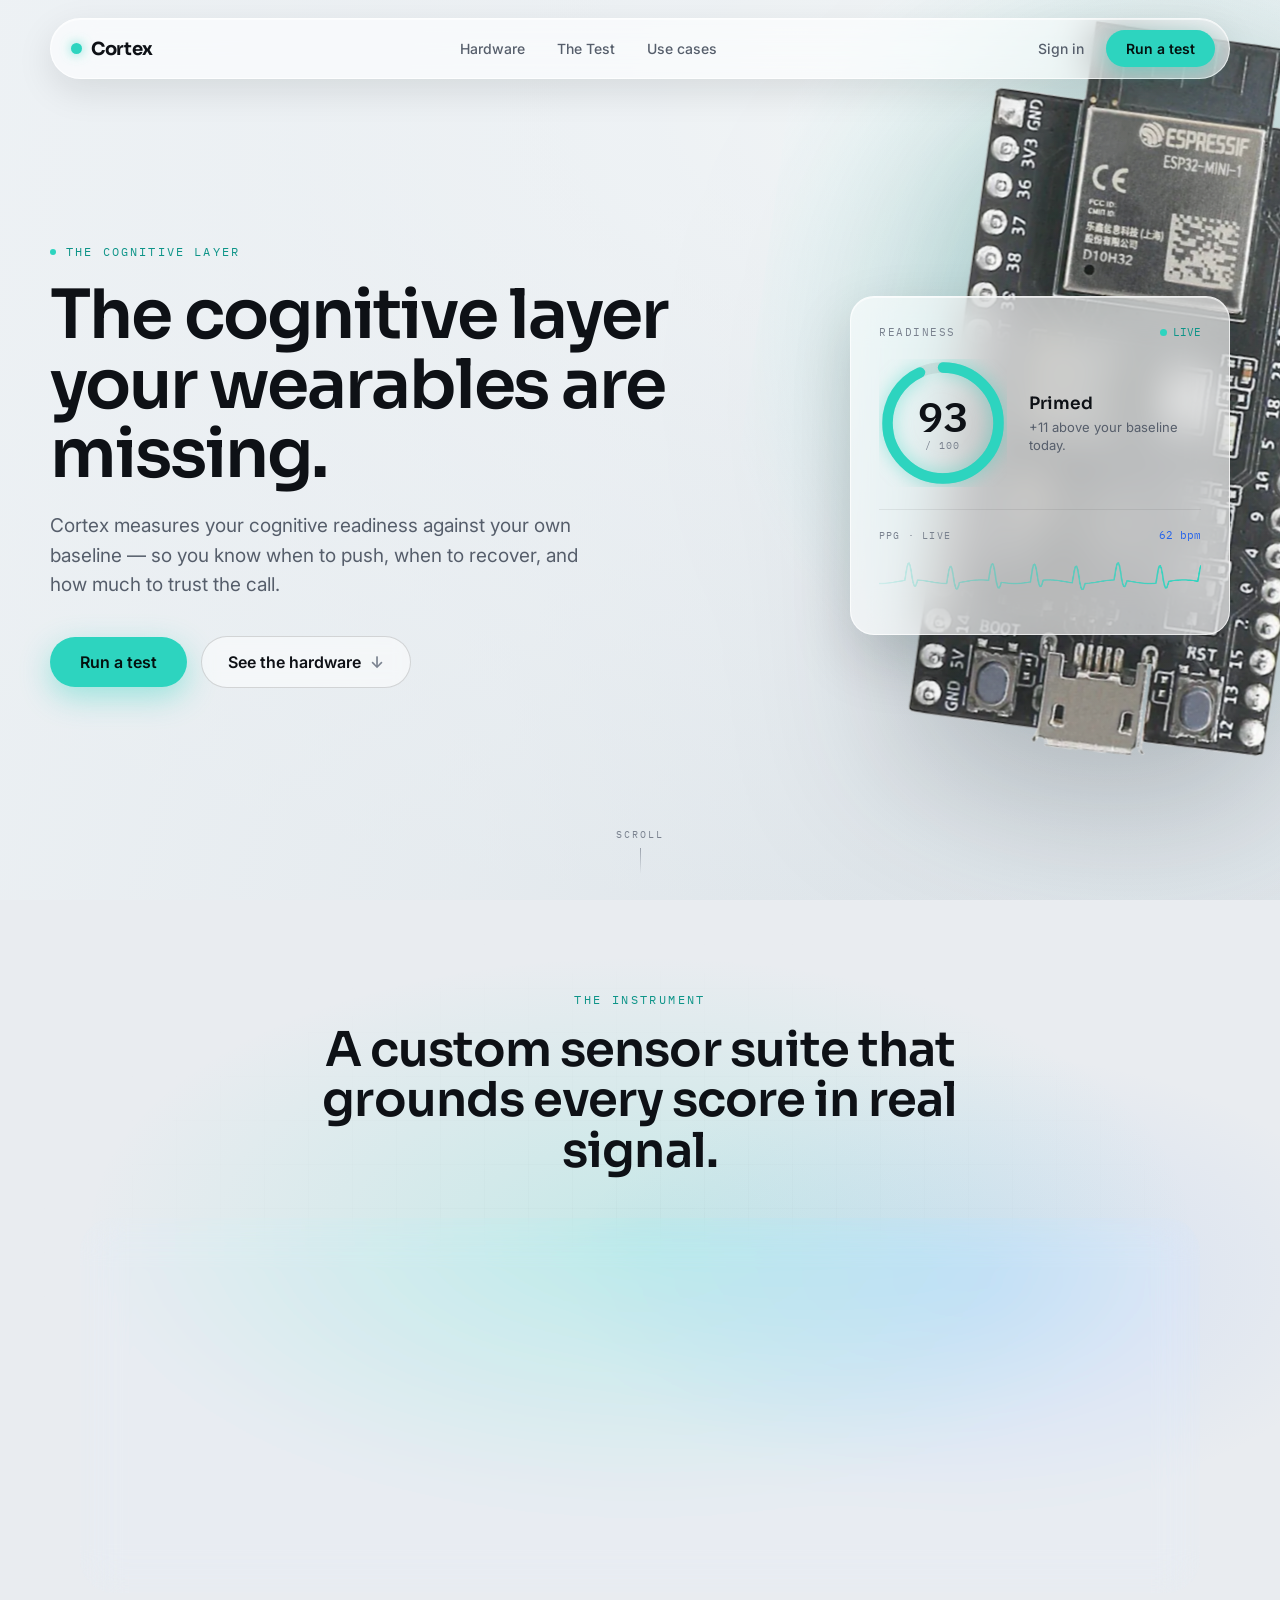
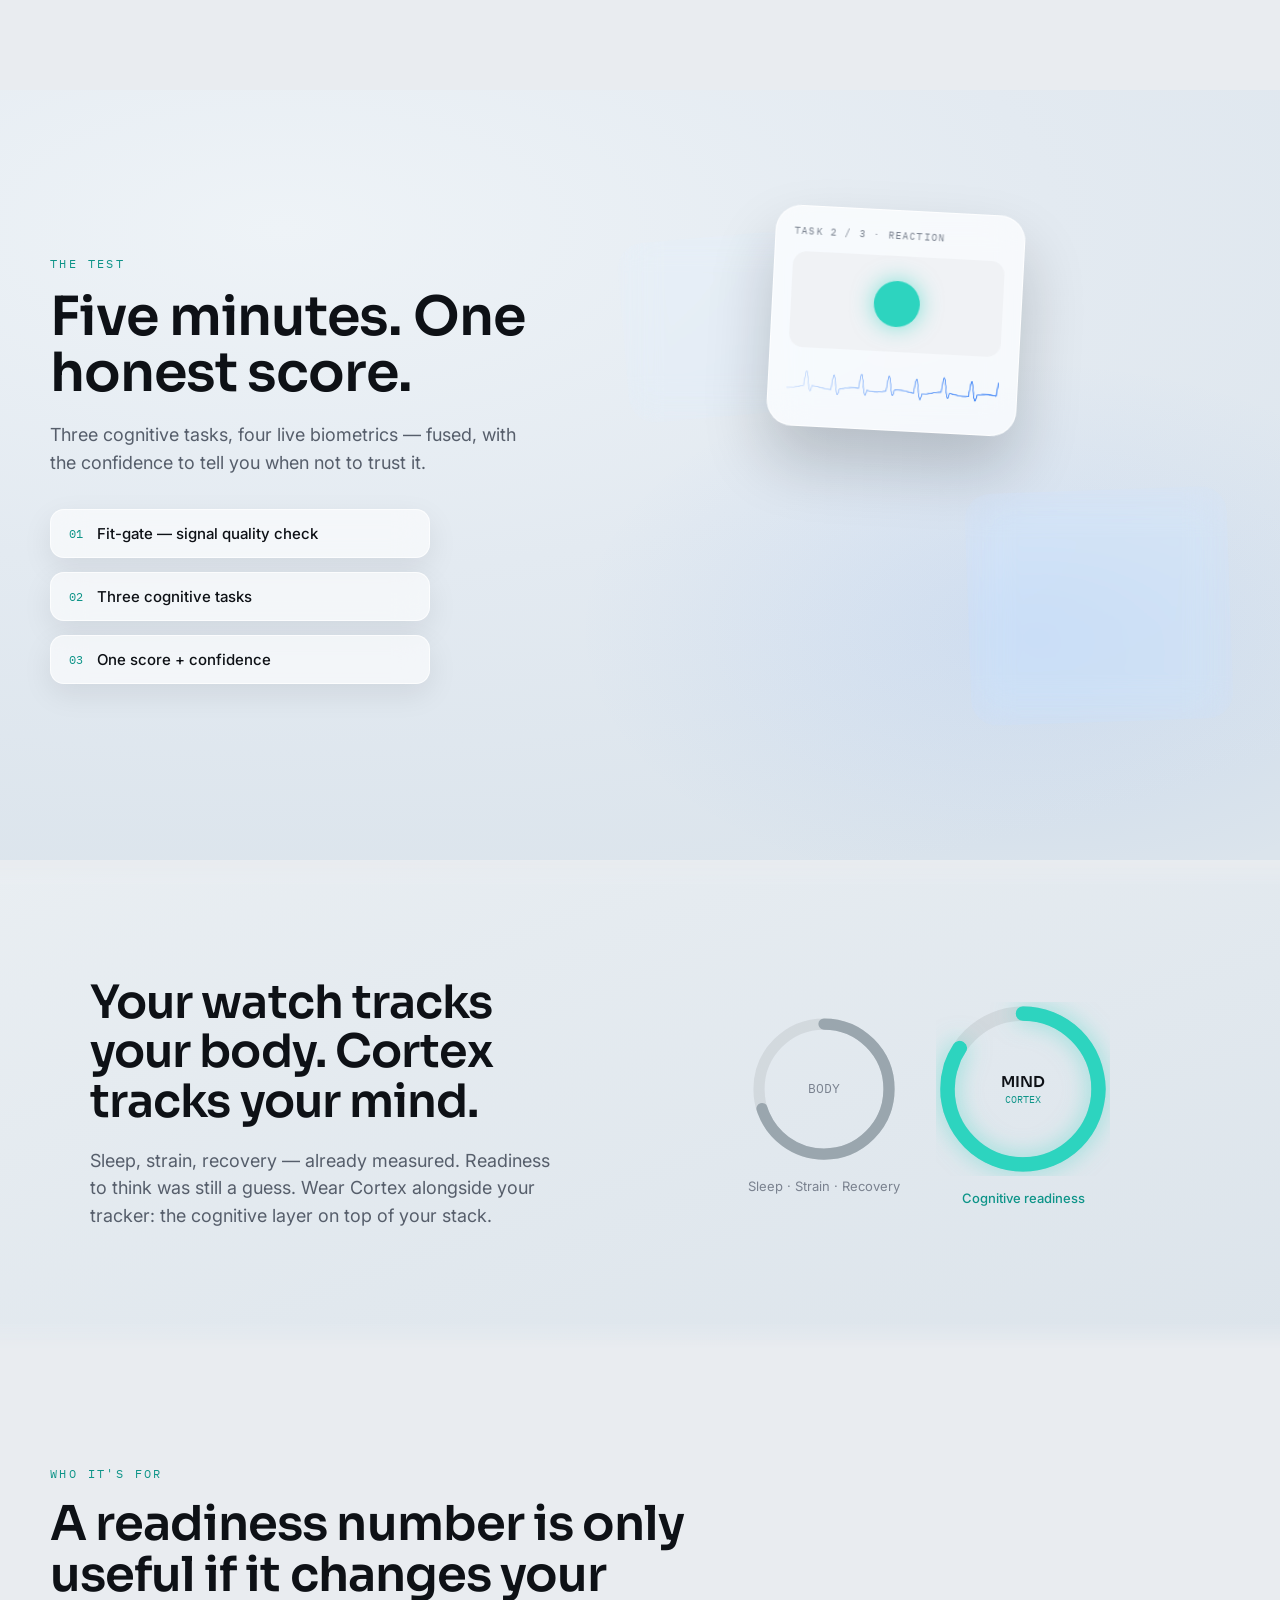
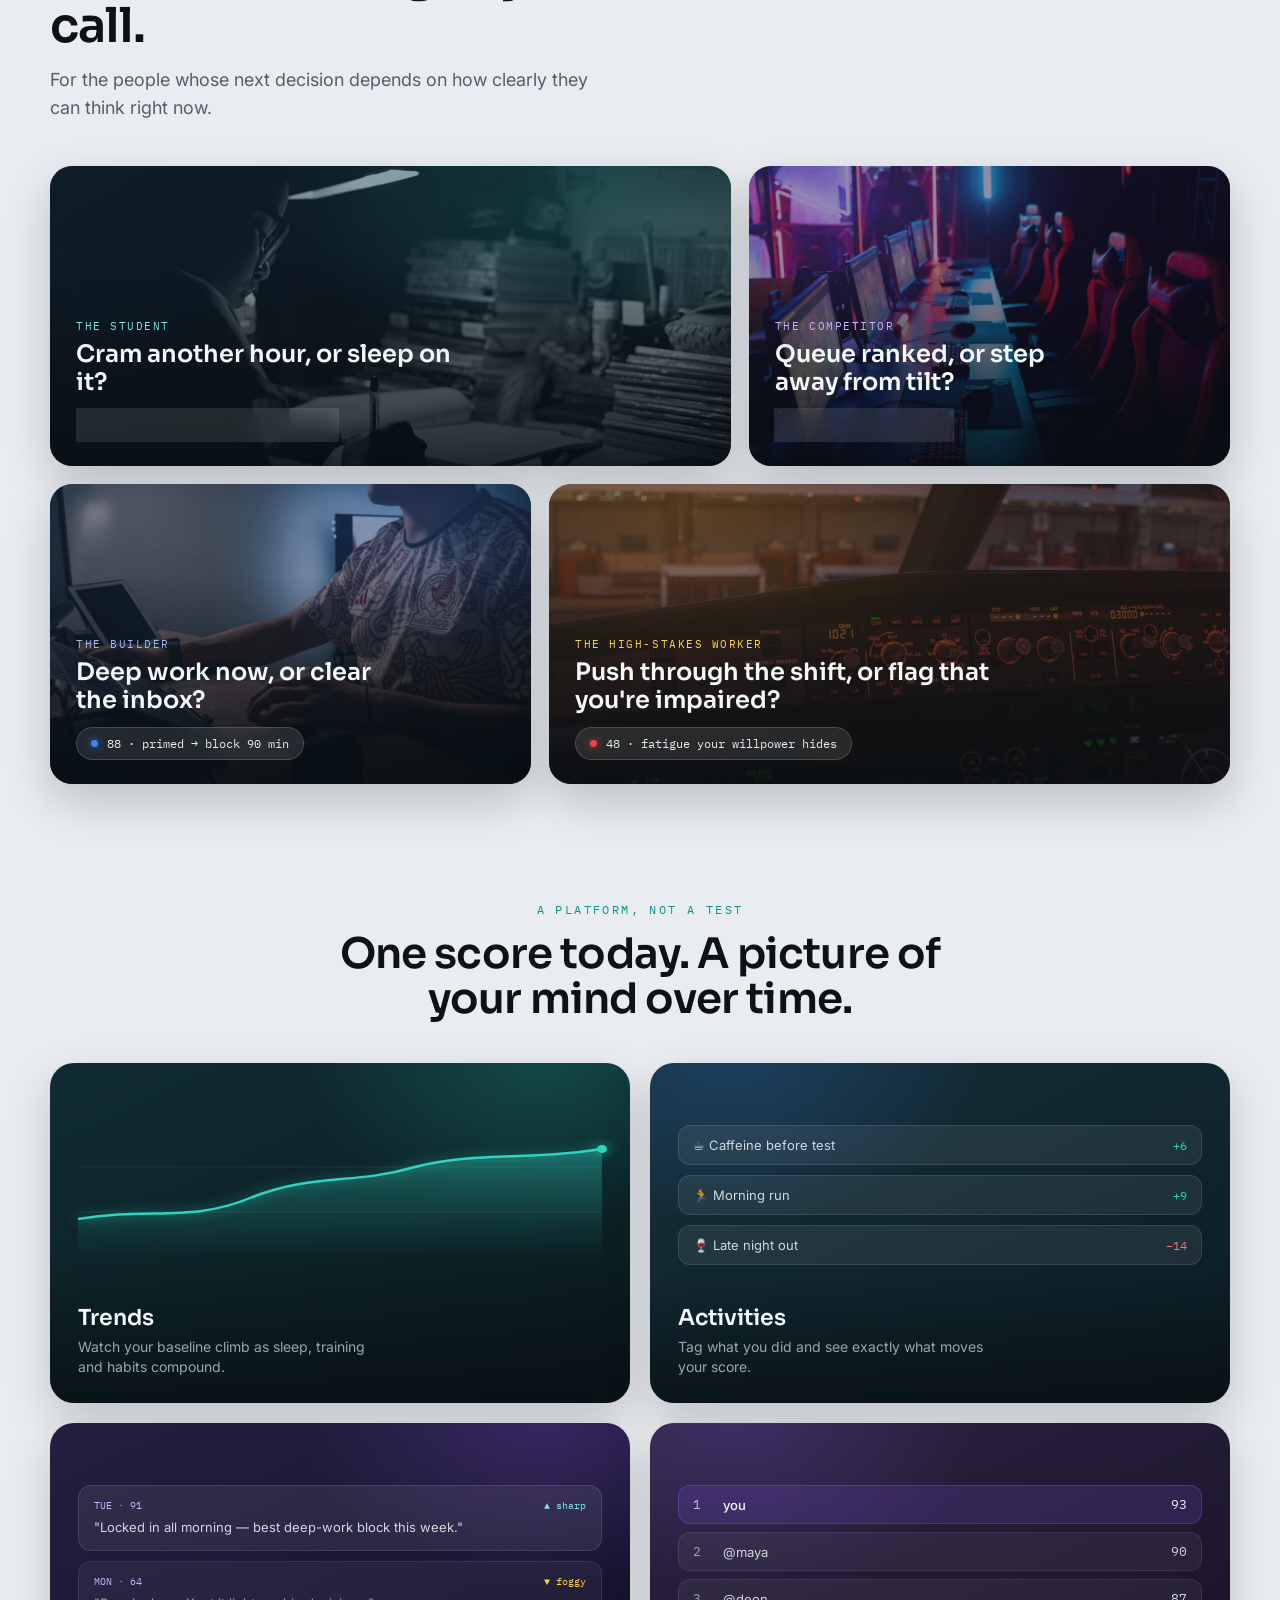
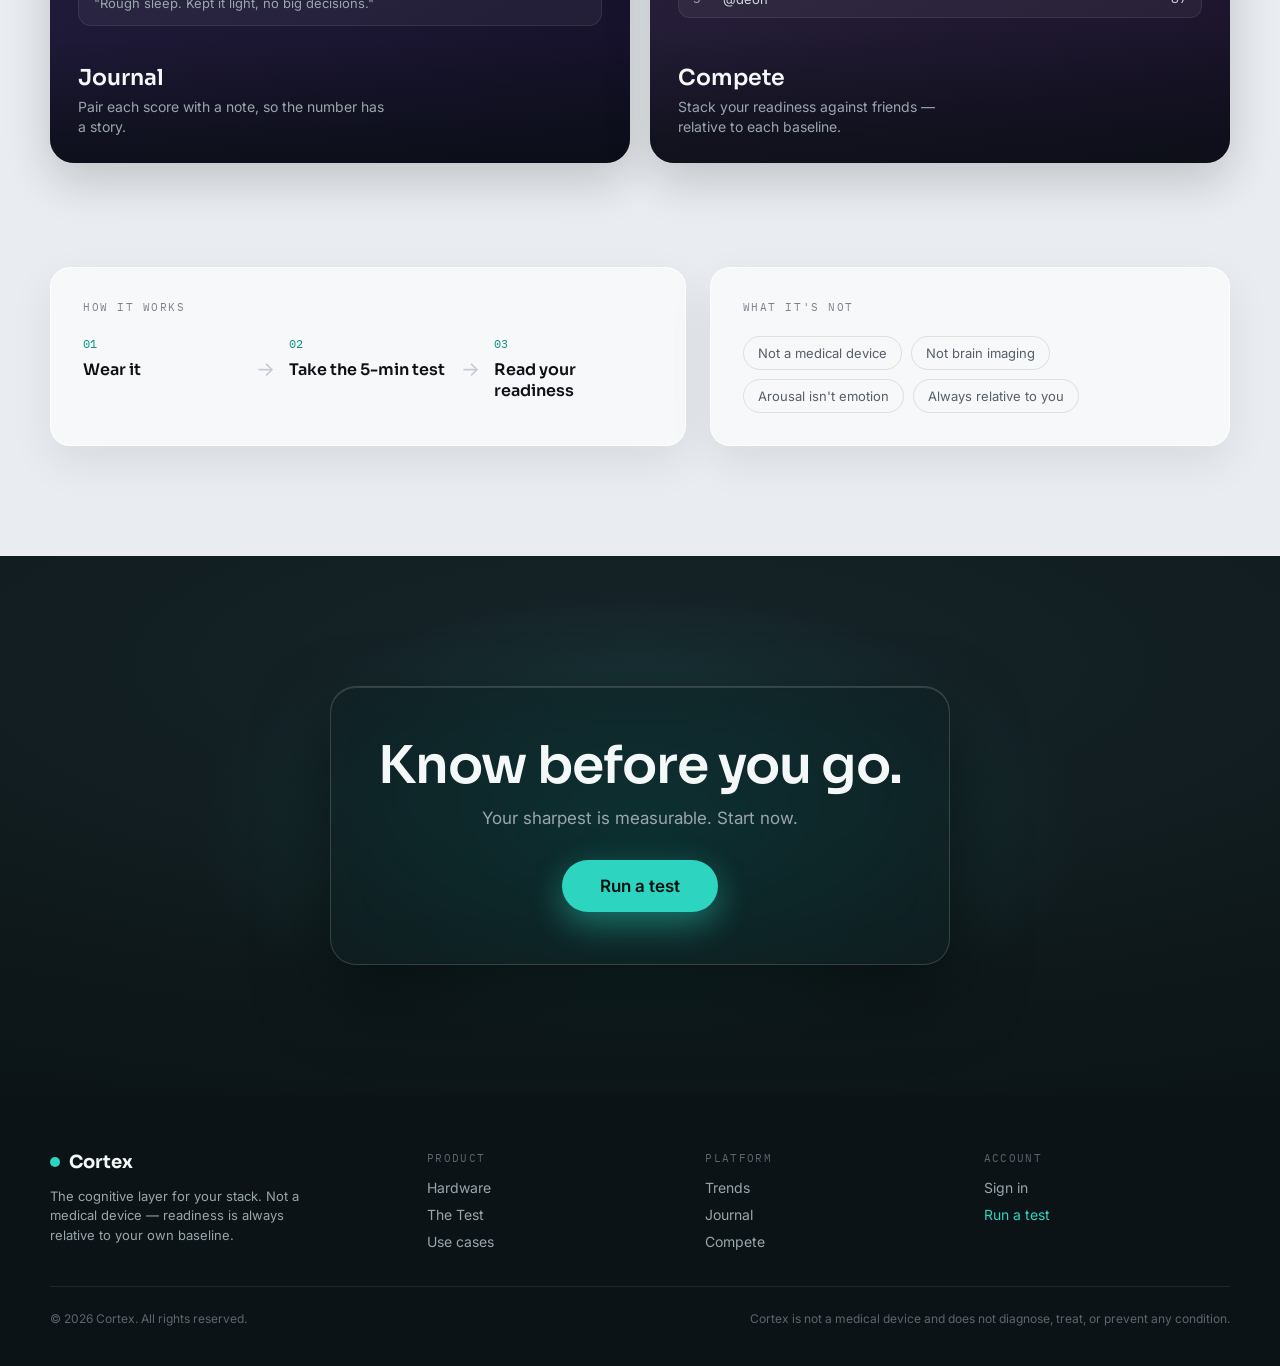
==== commit 43cdff62: "Build Activities/Journal/Compete pillars, reskin sensor-setup, mobile nav - Journal: full CRUD priva" ====
--- a/index.html
+++ b/index.html
@@ -49,10 +49,10 @@
       <span style="width:11px;height:11px;border-radius:50%;background:#2DD4BF;box-shadow:0 0 12px rgba(45,212,191,0.7);"></span>
       <span style="font-family:'Sora',sans-serif;font-weight:700;font-size:18px;letter-spacing:-0.02em;">Cortex</span>
     </a>
-    <div data-cx-navlinks style="display:flex;align-items:center;gap:28px;font-size:14px;font-weight:500;color:#565E6B;">
-      <a href="#hardware" style="text-decoration:none;color:inherit;">Hardware</a>
-      <a href="#test" style="text-decoration:none;color:inherit;">The Test</a>
-      <a href="#moments" style="text-decoration:none;color:inherit;">Use cases</a>
+    <div data-cx-navlinks class="cx-navlinks" style="display:flex;align-items:center;gap:28px;font-size:14px;font-weight:500;color:#565E6B;">
+      <a class="cx-navlink" data-cx-link href="#hardware">Hardware</a>
+      <a class="cx-navlink" data-cx-link href="#test">The Test</a>
+      <a class="cx-navlink" data-cx-link href="#moments">Use cases</a>
     </div>
     <div style="display:flex;align-items:center;gap:8px;">
       <a class="nav-signin" href="account.html" style="text-decoration:none;color:#565E6B;font-size:14px;font-weight:500;padding:9px 14px;border-radius:999px;">Sign in</a>
--- a/css/cortex.css
+++ b/css/cortex.css
@@ -220,6 +220,18 @@
 .cx-navlinks { display: flex; align-items: center; gap: 28px; font-size: 14px; font-weight: 500; color: var(--ink-2); }
 .cx-navlinks a { text-decoration: none; color: inherit; transition: color var(--dur-base); }
 .cx-navlinks a:hover { color: var(--ink); }
+/* Scroll-spy active state — glowing teal underline, mirrors the app's
+   .nav-link.active so the two navs read as one design language. */
+.cx-navlink { position: relative; padding: 6px 2px; }
+.cx-navlink.active { color: var(--teal-text); }
+.cx-navlink.active::after {
+  content: ""; position: absolute; left: 0; right: 0; bottom: -3px;
+  height: 2px; border-radius: 2px; background: var(--teal);
+  box-shadow: 0 0 10px rgba(45,212,191,0.85), 0 0 3px rgba(45,212,191,0.9);
+  animation: cxNavGlow .35s cubic-bezier(.16,1,.3,1);
+}
+@keyframes cxNavGlow { from { opacity: 0; transform: scaleX(.4); } to { opacity: 1; transform: scaleX(1); } }
+@media (prefers-reduced-motion: reduce) { .cx-navlink.active::after { animation: none; } }
 .cx-nav-right { display: flex; align-items: center; gap: 8px; }
 .cx-nav-signin { text-decoration: none; color: var(--ink-2); font-size: 14px; font-weight: 500; padding: 9px 14px; border-radius: var(--r-pill); }
 .cx-nav-burger { display: none; }
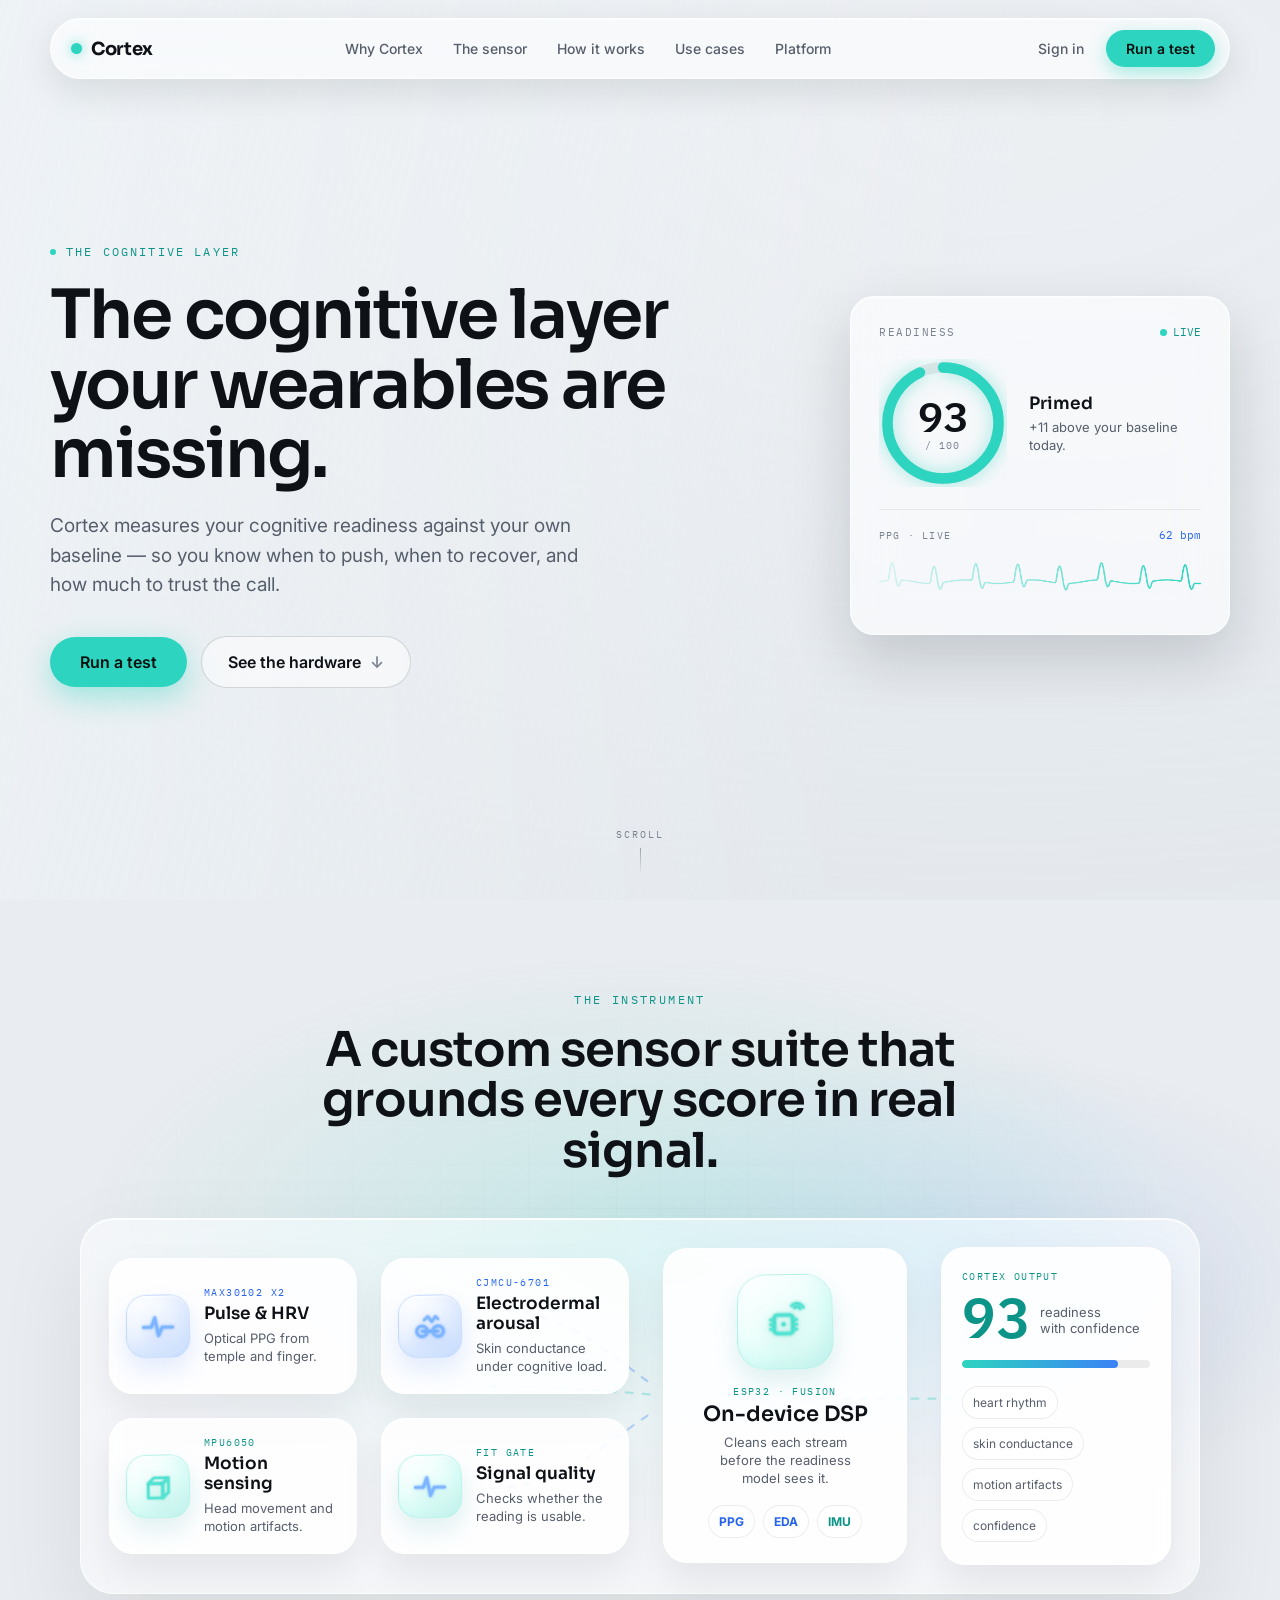
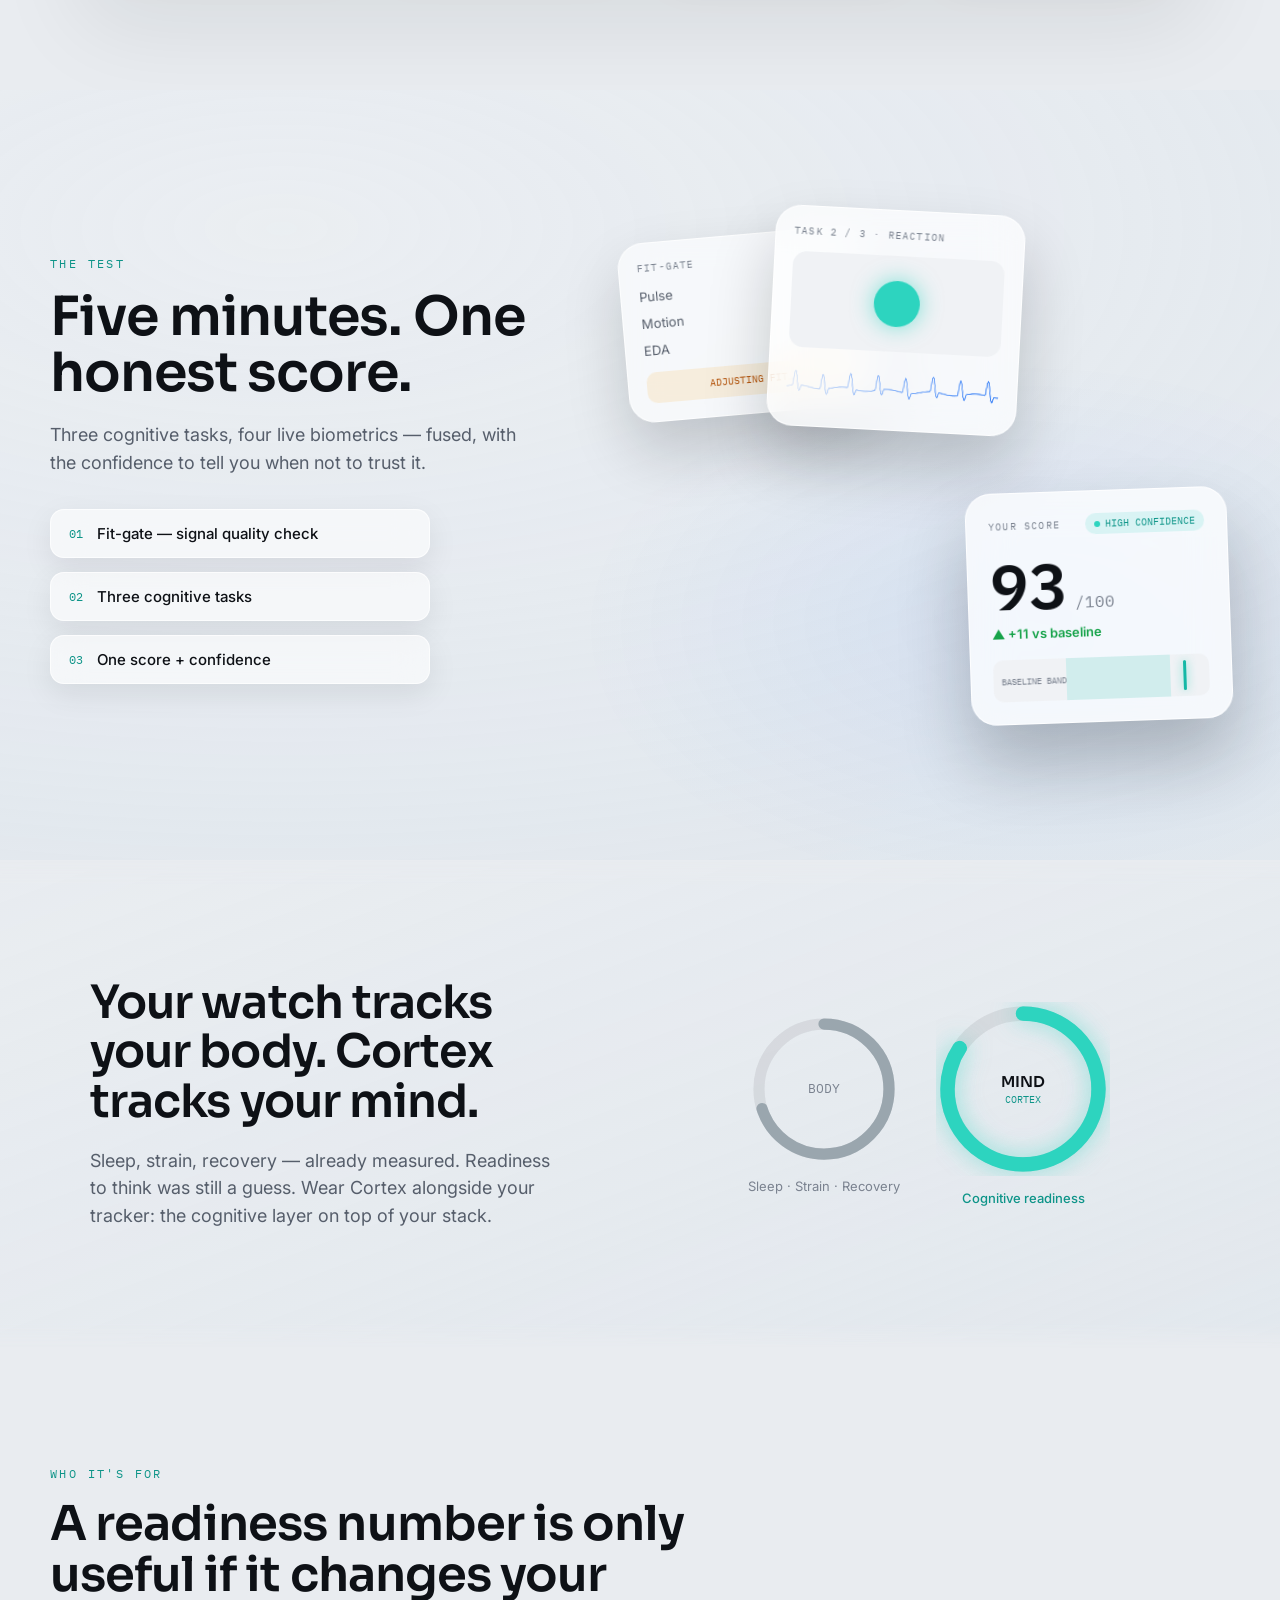
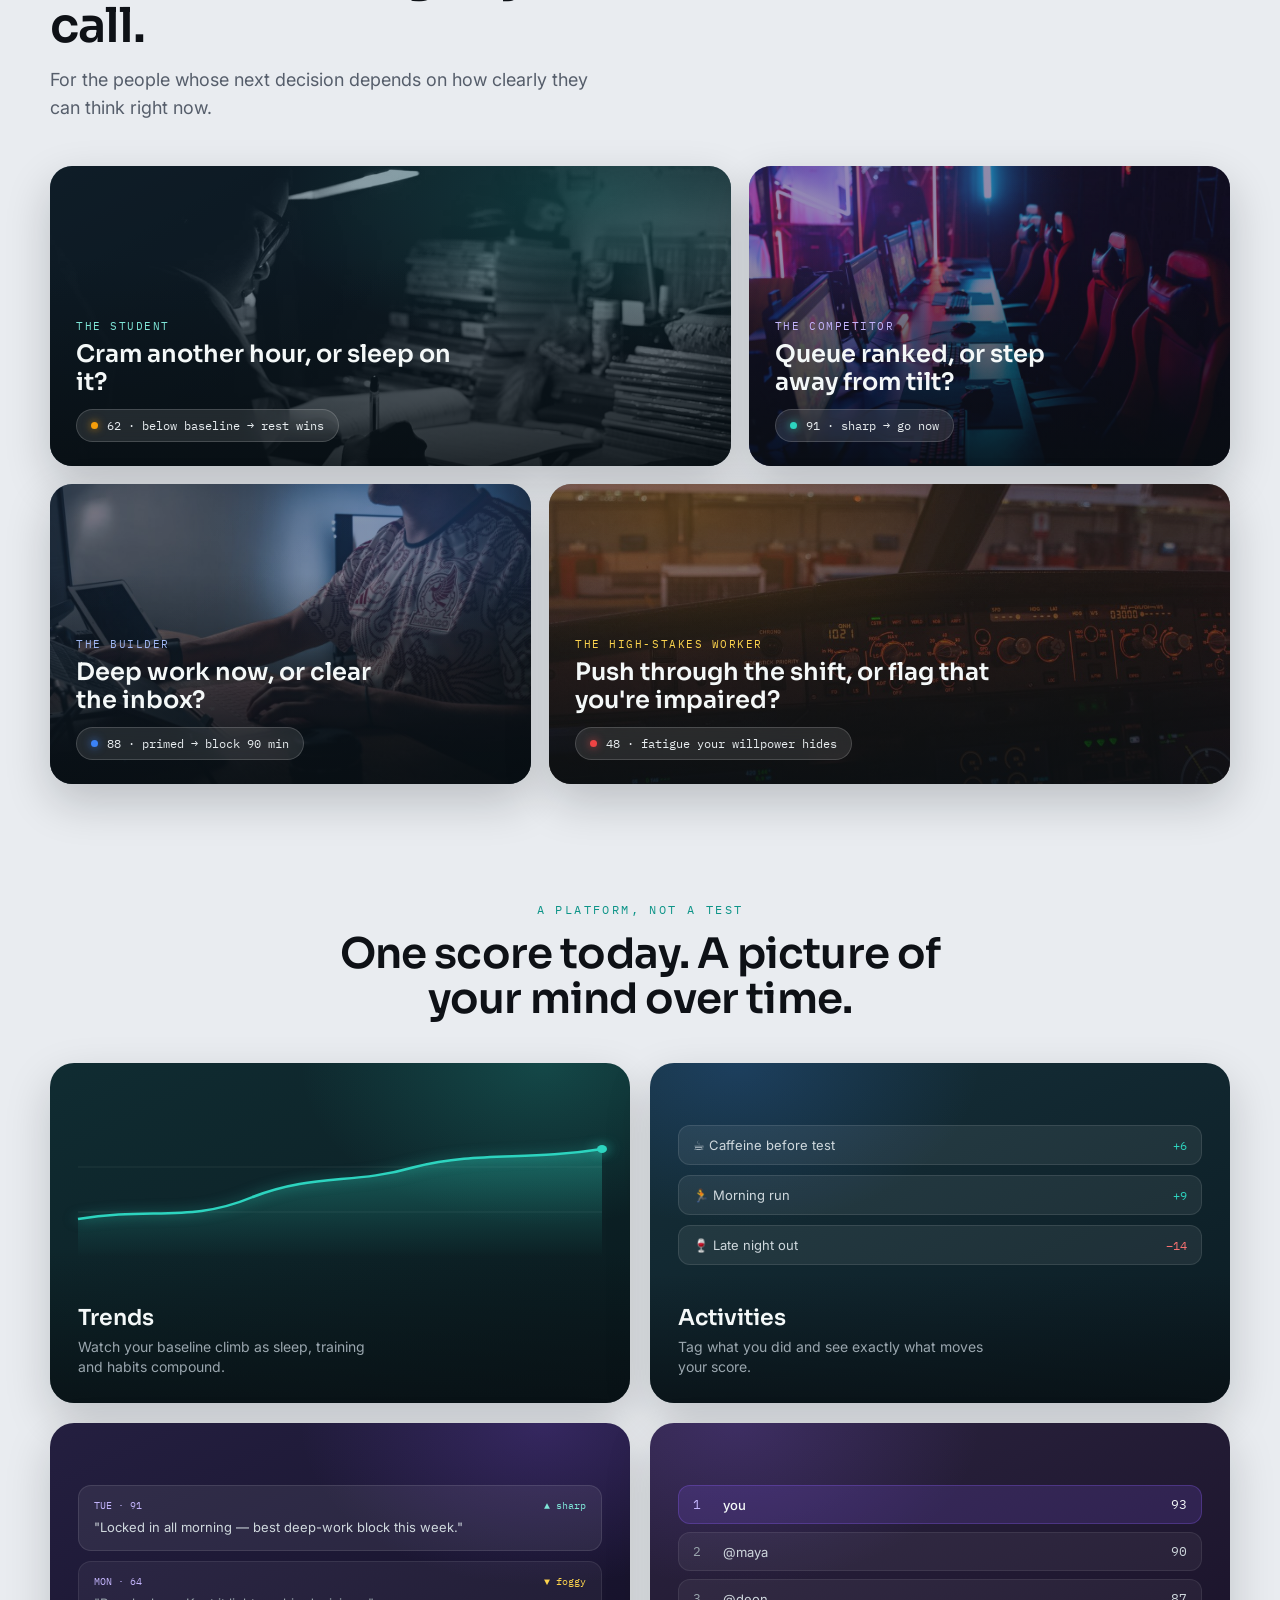
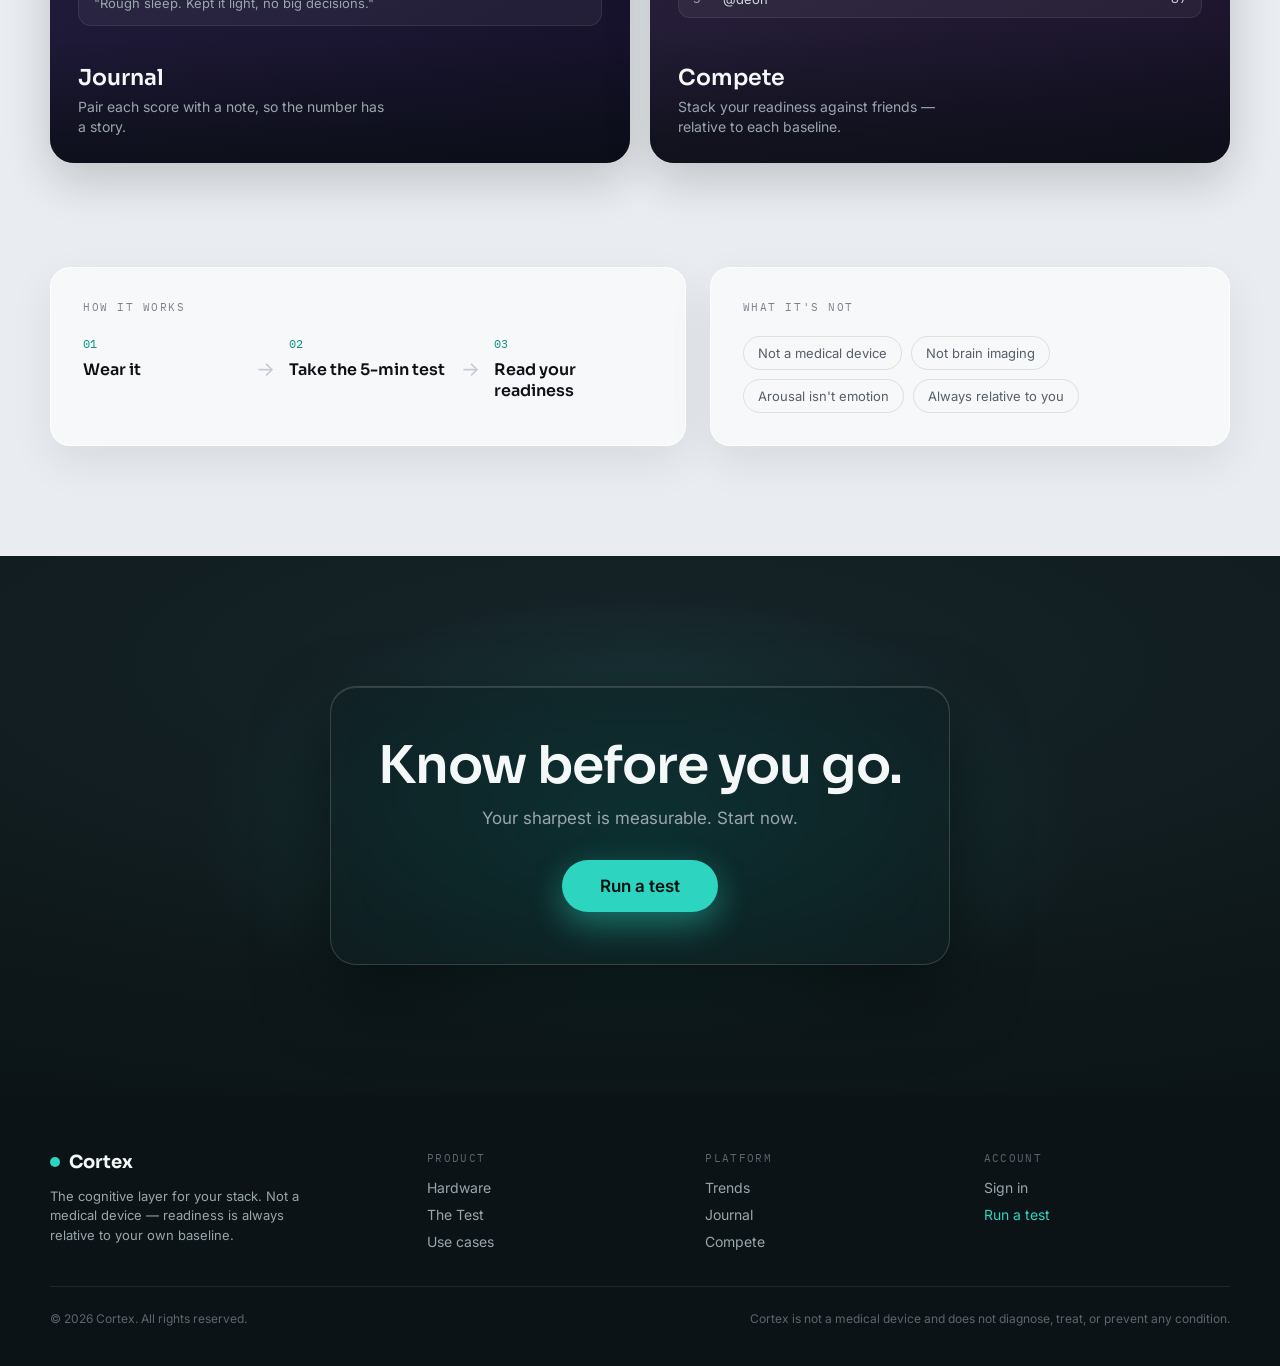
==== commit ea690149: "Benefit-led nav, in-app simulated-data toggle, cognition–physiology fusion - Landing nav relabelled " ====
--- a/index.html
+++ b/index.html
@@ -15,17 +15,43 @@
 <link rel="apple-touch-icon" href="icons/icon.svg" />
 <meta name="apple-mobile-web-app-capable" content="yes" />
 <meta name="apple-mobile-web-app-title" content="Cortex" />
-<link rel="preload" as="image" href="assets/sensors/esp32.png" />
+<link rel="preload" as="image" href="assets/bg/ambient-page.svg" />
+<link rel="preload" as="image" href="assets/bg/ambient-hero.svg" />
 <style>
   body{background:#E9ECF0;}
+  /* Ambient backdrop: one continuous atmosphere behind the whole page
+     (Whoop/Novu-style), drifting slowly so it feels alive. Fixed so all
+     sections scroll over the same image; light sections are made translucent
+     below so it shows through, dark cards (personas, CTA, footer) sit on top. */
+  .lp::before{content:"";position:fixed;inset:-8% -8% -8% -8%;z-index:-10;
+    background:url("assets/bg/ambient-page.svg") center/cover no-repeat,#E9ECF0;
+    animation:cxDrift 26s ease-in-out infinite alternate;pointer-events:none;}
+  @keyframes cxDrift{from{transform:translate3d(-1.4%,-1%,0) scale(1.04);}to{transform:translate3d(1.6%,1.4%,0) scale(1.1);}}
   ::selection{background:rgba(45,212,191,0.28);}
   @keyframes cxZoom{from{transform:scale(1);}to{transform:scale(1.09);}}
   @keyframes cxPulse{0%,100%{opacity:.35;transform:scale(1);}50%{opacity:1;transform:scale(1.7);}}
   .lp [data-reveal]{opacity:0;transform:translateY(28px);transition:opacity .7s cubic-bezier(.16,1,.3,1),transform .7s cubic-bezier(.16,1,.3,1);}
   .lp [data-reveal].in{opacity:1;transform:none;}
   @media (prefers-reduced-motion: reduce){*{animation:none!important;transition:none!important;}.lp [data-reveal]{opacity:1!important;transform:none!important;}}
+  /* Floating-nav hamburger — hidden on desktop, shown ≤760px */
+  .nav-burger{display:none;align-items:center;justify-content:center;width:40px;height:40px;border:none;background:rgba(0,0,0,0.04);border-radius:12px;cursor:pointer;flex-direction:column;gap:4px;padding:0;}
+  .nav-burger span{display:block;width:18px;height:2px;border-radius:2px;background:#0E1116;transition:transform .25s,opacity .25s;}
+  .nav-burger[aria-expanded="true"] span:nth-child(1){transform:translateY(6px) rotate(45deg);}
+  .nav-burger[aria-expanded="true"] span:nth-child(2){opacity:0;}
+  .nav-burger[aria-expanded="true"] span:nth-child(3){transform:translateY(-6px) rotate(-45deg);}
+  /* Mobile dropdown menu */
+  .mobile-menu{display:none;position:fixed;top:76px;left:50%;transform:translateX(-50%) translateY(-8px);z-index:99;width:min(420px,calc(100% - 24px));flex-direction:column;gap:2px;padding:10px;background:rgba(255,255,255,0.92);-webkit-backdrop-filter:blur(20px) saturate(140%);backdrop-filter:blur(20px) saturate(140%);border:1px solid rgba(255,255,255,0.8);border-radius:20px;box-shadow:0 18px 50px rgba(12,17,22,0.16);opacity:0;pointer-events:none;transition:opacity .22s,transform .22s;}
+  .mobile-menu.open{opacity:1;transform:translateX(-50%) translateY(0);pointer-events:auto;}
+  .mobile-menu a{text-decoration:none;color:#0E1116;font-family:'Inter',system-ui,sans-serif;font-size:15px;font-weight:500;padding:13px 14px;border-radius:12px;}
+  .mobile-menu a:active,.mobile-menu a:hover{background:rgba(0,0,0,0.05);}
+  .mobile-menu .mm-sep{height:1px;background:rgba(0,0,0,0.08);margin:6px 4px;}
+  .mobile-menu .mm-cta{background:#2DD4BF;color:#04110F;font-weight:600;text-align:center;box-shadow:0 6px 18px rgba(45,212,191,0.35);}
+  .mobile-menu .mm-cta:hover{background:#14B8A6;}
   /* Mobile: keep wordmark + Run a test, drop center links + hero board */
   @media (max-width: 760px){
+    .lp .nav-burger{display:flex;}
+    .lp .mobile-menu{display:flex;}
+    .lp .nav-cta{display:none!important;}
     .lp [data-cx-navlinks]{display:none!important;}
     .lp .nav-signin{display:none!important;}
     .lp [data-cx-parallax]{display:none!important;}
@@ -49,27 +75,41 @@
       <span style="width:11px;height:11px;border-radius:50%;background:#2DD4BF;box-shadow:0 0 12px rgba(45,212,191,0.7);"></span>
       <span style="font-family:'Sora',sans-serif;font-weight:700;font-size:18px;letter-spacing:-0.02em;">Cortex</span>
     </a>
-    <div data-cx-navlinks class="cx-navlinks" style="display:flex;align-items:center;gap:28px;font-size:14px;font-weight:500;color:#565E6B;">
-      <a class="cx-navlink" data-cx-link href="#hardware">Hardware</a>
-      <a class="cx-navlink" data-cx-link href="#test">The Test</a>
+    <div data-cx-navlinks class="cx-navlinks" style="display:flex;align-items:center;gap:26px;font-size:14px;font-weight:500;color:#565E6B;">
+      <a class="cx-navlink" data-cx-link href="#fits">Why Cortex</a>
+      <a class="cx-navlink" data-cx-link href="#hardware">The sensor</a>
+      <a class="cx-navlink" data-cx-link href="#test">How it works</a>
       <a class="cx-navlink" data-cx-link href="#moments">Use cases</a>
+      <a class="cx-navlink" data-cx-link href="#platform">Platform</a>
     </div>
     <div style="display:flex;align-items:center;gap:8px;">
       <a class="nav-signin" href="account.html" style="text-decoration:none;color:#565E6B;font-size:14px;font-weight:500;padding:9px 14px;border-radius:999px;">Sign in</a>
-      <a href="account.html" style="text-decoration:none;color:#04110F;font-size:14px;font-weight:600;padding:10px 20px;border-radius:999px;background:#2DD4BF;box-shadow:0 6px 18px rgba(45,212,191,0.4);transition:background .2s;" onMouseOver="this.style.background='#14B8A6'" onMouseOut="this.style.background='#2DD4BF'">Run a test</a>
+      <a class="nav-cta" href="account.html" style="text-decoration:none;color:#04110F;font-size:14px;font-weight:600;padding:10px 20px;border-radius:999px;background:#2DD4BF;box-shadow:0 6px 18px rgba(45,212,191,0.4);transition:background .2s;" onMouseOver="this.style.background='#14B8A6'" onMouseOut="this.style.background='#2DD4BF'">Run a test</a>
+      <button class="nav-burger" id="nav-burger" aria-label="Open menu" aria-expanded="false" aria-controls="mobile-menu">
+        <span></span><span></span><span></span>
+      </button>
     </div>
   </nav>
+
+  <!-- Mobile dropdown menu (shown ≤760px when the burger is tapped) -->
+  <div class="mobile-menu" id="mobile-menu" role="dialog" aria-label="Menu" aria-modal="false">
+    <a href="#fits" data-mm-link>Why Cortex</a>
+    <a href="#hardware" data-mm-link>The sensor</a>
+    <a href="#test" data-mm-link>How it works</a>
+    <a href="#moments" data-mm-link>Use cases</a>
+    <a href="#platform" data-mm-link>Platform</a>
+    <div class="mm-sep"></div>
+    <a href="account.html" data-mm-link>Sign in</a>
+    <a class="mm-cta" href="account.html" data-mm-link>Run a test</a>
+  </div>
 
   <!-- ================= §1 HERO ================= -->
   <section id="hero" style="position:relative;isolation:isolate;min-height:100vh;display:flex;align-items:center;padding:128px 24px 96px;overflow:hidden;">
-    <div style="position:absolute;inset:0;z-index:-2;background:radial-gradient(120% 90% at 78% 12%,#F4F7F8 0%,#E7ECF0 45%,#DDE4E9 100%);"></div>
-    <div data-cx-parallax="0.18" style="position:absolute;inset:-6% -6% -6% -6%;z-index:-2;animation:cxZoom 16s ease-in-out infinite alternate;">
-      <div style="position:absolute;right:-4%;top:6%;width:min(560px,52vw);transform:rotate(8deg);filter:drop-shadow(0 50px 80px rgba(12,20,30,0.28));">
-        <div style="position:absolute;inset:-18%;background:radial-gradient(circle at 50% 45%,rgba(45,212,191,0.28),rgba(45,212,191,0) 62%);"></div>
-        <img src="assets/sensors/esp32.png" alt="Cortex ESP32 sensor hub" style="width:100%;display:block;position:relative;"/>
-      </div>
-    </div>
-    <div style="position:absolute;inset:0;z-index:-1;background:linear-gradient(105deg,rgba(238,242,245,0.92) 0%,rgba(238,242,245,0.5) 46%,rgba(238,242,245,0.08) 72%);"></div>
+    <div style="position:absolute;inset:0;z-index:-2;background:radial-gradient(120% 90% at 78% 12%,rgba(244,247,248,0.30) 0%,rgba(231,236,240,0.34) 45%,rgba(221,228,233,0.46) 100%);"></div>
+    <div data-cx-parallax="0.12" style="position:absolute;inset:-6% -6% -6% -6%;z-index:-2;animation:cxZoom 16s ease-in-out infinite alternate;">
+      <img src="assets/bg/ambient-hero.svg" alt="" aria-hidden="true" style="position:absolute;right:-10%;top:-6%;width:min(720px,64vw);display:block;pointer-events:none;"/>
+    </div>
+    <div style="position:absolute;inset:0;z-index:-1;background:linear-gradient(105deg,rgba(240,244,247,0.78) 0%,rgba(240,244,247,0.34) 44%,rgba(240,244,247,0) 70%);"></div>
 
     <div class="hero-grid" style="width:100%;max-width:1180px;margin:0 auto;display:grid;grid-template-columns:1.15fr 0.85fr;gap:48px;align-items:center;">
       <div>
@@ -238,7 +278,7 @@
 
   <!-- ================= §3 THE TEST — PEAK 2 ================= -->
   <section id="test" style="position:relative;isolation:isolate;padding:120px 24px 130px;overflow:hidden;">
-    <div style="position:absolute;inset:0;z-index:-2;background:radial-gradient(120% 90% at 22% 18%,#EEF3F7 0%,#E3EAF1 50%,#DBE4EC 100%);"></div>
+    <div style="position:absolute;inset:0;z-index:-2;background:radial-gradient(120% 90% at 22% 18%,rgba(238,243,247,0.30) 0%,rgba(227,234,241,0.40) 50%,rgba(219,228,236,0.50) 100%);"></div>
     <div style="position:absolute;inset:0;z-index:-2;background:radial-gradient(50% 50% at 80% 70%,rgba(59,130,246,0.1),rgba(59,130,246,0) 70%);"></div>
 
     <div class="test-grid" style="max-width:1180px;margin:0 auto;display:grid;grid-template-columns:0.92fr 1.08fr;gap:56px;align-items:center;">
@@ -304,7 +344,7 @@
 
   <!-- ================= §4 WHERE IT FITS ================= -->
   <section id="fits" style="position:relative;isolation:isolate;padding:118px 24px;overflow:hidden;-webkit-mask-image:linear-gradient(180deg,transparent,#000 5%,#000 95%,transparent);mask-image:linear-gradient(180deg,transparent,#000 5%,#000 95%,transparent);">
-    <div style="position:absolute;inset:0;z-index:-2;background:linear-gradient(160deg,#E9EEF2 0%,#E1E8EE 60%,#DCE4EB 100%);"></div>
+    <div style="position:absolute;inset:0;z-index:-2;background:linear-gradient(160deg,rgba(233,238,242,0.34) 0%,rgba(225,232,238,0.42) 60%,rgba(220,228,235,0.52) 100%);"></div>
     <div class="fits-grid" style="max-width:1100px;margin:0 auto;display:grid;grid-template-columns:1fr 1fr;gap:56px;align-items:center;">
       <div>
         <h2 data-reveal style="font-family:'Sora',sans-serif;font-weight:600;font-size:clamp(28px,3.8vw,46px);line-height:1.08;letter-spacing:-0.02em;margin:0 0 20px;max-width:14ch;">Your watch tracks your body. Cortex tracks your mind.</h2>
@@ -407,7 +447,7 @@
   </section>
 
   <!-- ================= §5.5 PLATFORM ================= -->
-  <section style="position:relative;padding:0 24px 104px;">
+  <section id="platform" style="position:relative;padding:0 24px 104px;">
     <div style="max-width:1180px;margin:0 auto;">
       <div data-reveal style="font-family:'IBM Plex Mono',monospace;font-size:12px;letter-spacing:0.2em;text-transform:uppercase;color:#0D9488;text-align:center;margin-bottom:14px;">A platform, not a test</div>
       <h2 data-reveal data-reveal-delay="80" style="font-family:'Sora',sans-serif;font-weight:600;font-size:clamp(26px,3.4vw,42px);line-height:1.08;letter-spacing:-0.02em;text-align:center;margin:0 auto 42px;max-width:20ch;">One score today. A picture of your mind over time.</h2>
